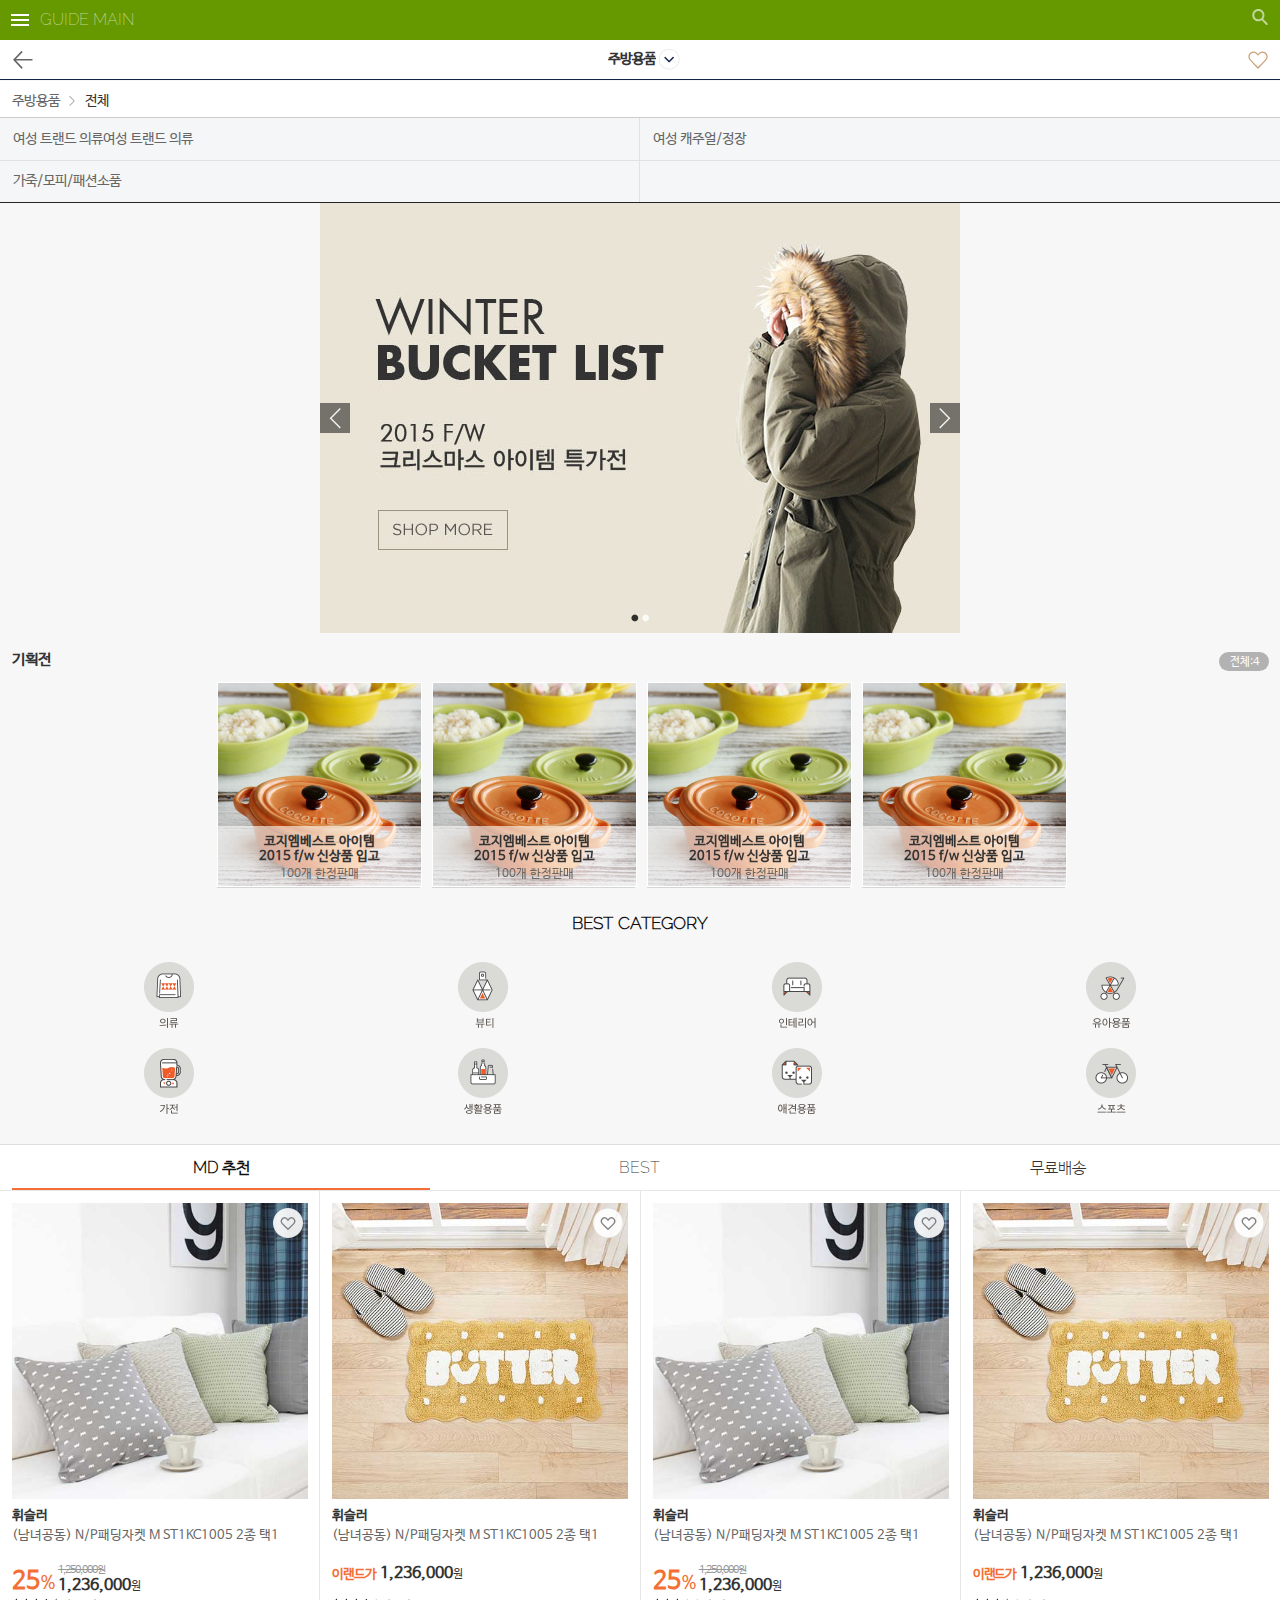
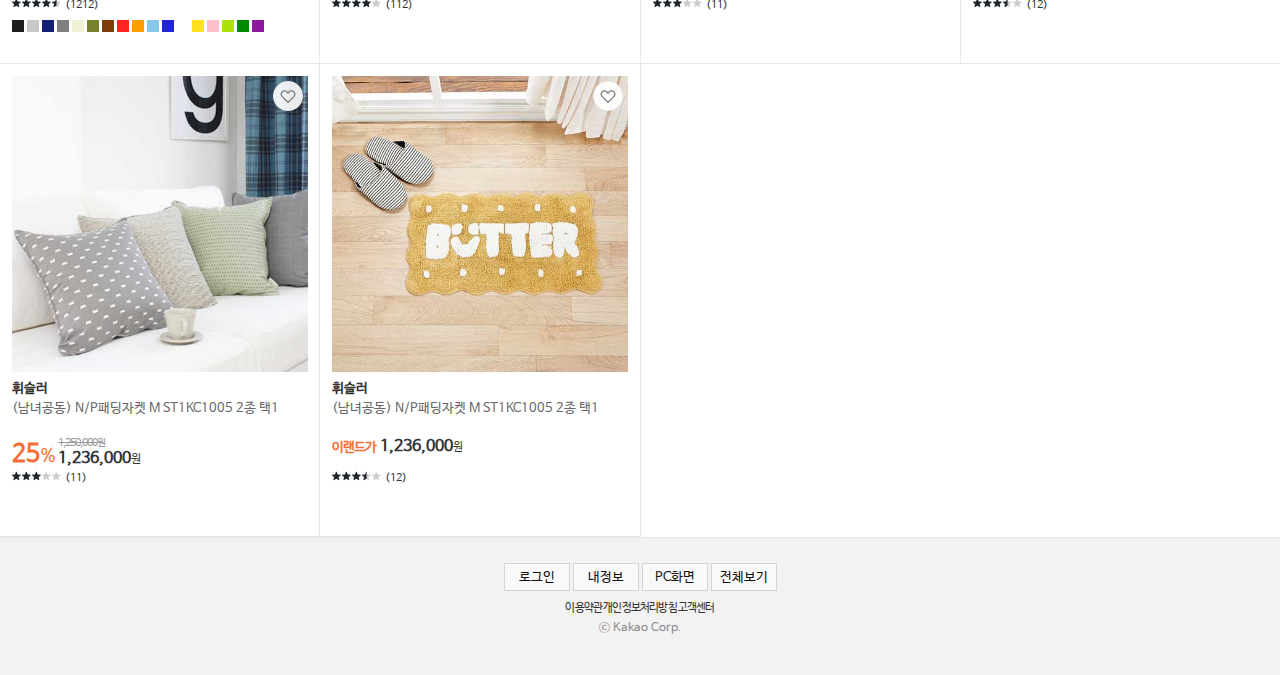
==== html/Category_Lst_New.html @ ede5b52e "reset" ====
<!DOCTYPE html>
<html lang="ko">
<head>
  <meta charset="utf-8">
  <meta name="viewport" content="user-scalable=no, initial-scale=1.0, maximum-scale=1.0, minimum-scale=1.0, width=device-width, viewport-fit=cover">
  <link rel="shortcut icon" href="../img/webicon/favicon.ico"><!-- 웹용 -->
  <link rel="apple-touch-icon-precomposed" href="../img/webicon/favicon.png"><!-- iOS계열 아이콘 -->
  <link rel="apple-touch-icon-precomposed" href="../img/webicon/favicon.png" sizes="114x114">
  <link rel="apple-touch-icon-precomposed" href="../img/webicon/favicon.png" sizes="120x120">
  <meta name="mobile-web-app-capable" content="no">
  <meta name="format-detection" content="telephone=no">
  <meta property="og:title" content="Moon Jenny">
  <meta property="og:url" content="https://moonjenny.github.io/portfolio/index.html">
  <meta property="og:image" content="">
  <meta property="og:description" content="Moon Jenny, Portfolio">
  <title>Moon Jenny</title>
	<link rel="stylesheet" type="text/css" href="../css/style.min.css">
	<script type="text/javascript" src="../js/src/jquery-1.11.3.min.js"></script>
	<script type="text/javascript" src="../js/src/jquery.plugin.mobile.js"></script>
</head>
<body>

<!-- ACCESSIBILITY -->
<div class="accessibility">
	<a href="#skip_cont">본문 바로가기</a>
</div>
<!--// ACCESSIBILITY -->


  <!-- header -->
  <header class="header" id="header">
    <div class="head">
      <div class="ctg">
        <button type="button" id="left_open" class="left_open">
          <svg viewBox="0 0 24 24" id="ic_menu_black_24dp" style="width:24px;height:24px;fill:#fff;vertical-align:top;"><path d="M0 0h24v24H0z" fill="none"></path><path d="M3 18h18v-2H3v2zm0-5h18v-2H3v2zm0-7v2h18V6H3z"></path></svg>
          <b class="ir">카테고리 전체메뉴 열기</b>
        </button>
      </div>
      <h1><a href="index.html"><b>GUIDE MAIN</b></a></h1>
      <div class="hnb">
        <ul>
          <li class="sch">
            <button type="button">
              <b class="ir">검색 열기</b>
              <svg viewBox="0 0 24 24" preserveAspectRatio="xMinYMin meet">
                <path id="XMLID_3_" fill="none" d="M15.8,9.2C15.8,5.8,13,3,9.6,3C6.1,3,3.4,5.8,3.4,9.2c0,3.4,2.8,6.2,6.2,6.2
                C13,15.4,15.8,12.6,15.8,9.2z"></path>
                <path id="XMLID_10_" d="M23.2,21.4L16.7,15c1.3-1.6,2-3.6,2-5.8c0-5.1-4.1-9.2-9.2-9.2C4.5,0,0.4,4.1,0.4,9.2
                c0,5.1,4.1,9.2,9.2,9.2c1.8,0,3.5-0.5,4.9-1.4l6.6,6.6c0.3,0.3,0.7,0.4,1.1,0.4s0.8-0.1,1.1-0.4C23.8,23,23.8,22,23.2,21.4z
                M3.4,9.2C3.4,5.8,6.1,3,9.6,3c3.4,0,6.2,2.8,6.2,6.2c0,3.4-2.8,6.2-6.2,6.2C6.1,15.4,3.4,12.6,3.4,9.2z"></path>
              </svg>
            </button>
          </li>
        </ul>
      </div>

    </div>
  </header>
  <!-- //header -->

<!-- CONTENT -->
<div class="contents" id="contents">
	<!-- TITLE -->
	<div class="cts_tit">
		<h2>
			<span class="ctg_sel">
				<label for="ctg_sel" class="ir">카테고리 선택</label>
				<select id="ctg_sel">
					<option selected="selected">주방용품</option>
					<option>냄비</option>
					<option>후라이팬</option>
					<option>유리컵</option>
					<option>접시</option>
					<option>그릇</option>
				</select>
			</span>
			<button type="button" class="back"><em class="ir">이전페이지</em></button>
			<button type="button" class="wish"><em class="ir">검색결과 저장하기</em></button>
		</h2>
	</div>
	<!-- //TITLE -->

	<!-- SEARCH -->
	<div class="search_wrap">
		<!-- NAV. -->
		<div class="catg_nav">
			<ul>
				<li><a href="#">주방용품</a></li>
				<li>전체</li>
			</ul>
		</div>
		<!-- //NAV. -->

		<!-- CATEGORY SELECT
		<div class="catg_sel">
			<div class="s_catg">
				<label for="s_catg" class="ir">카테고리 선택</label>
				<select id="s_catg">
					<option selected="selected">전체</option>
					<option>주방용품</option>
					<option>침장</option>
					<option>가구</option>
					<option>수납/욕실/생활</option>
					<option>데코/팬시</option>
					<option>가전/휴대폰</option>
					<option>유아동</option>
					<option>여성패션</option>
					<option>캐주얼/남성/스포츠</option>
					<option>패션잡화/명품</option>
				</select>
			</div>
		</div>
		<!-- //CATEGORY SELECT -->

		<!-- 검색고도화 카테고리 대분류 170718 -->
		<div class="catg_menu">
			<ul>
				<li><a href="#">여성 트랜드 의류여성 트랜드 의류</a></li>
				<li><a href="#">여성 캐주얼/정장</a></li>
				<li><a href="#">가죽/모피/패션소품</a></li>
				<!-- <li><a href="#">유니섹스/캐주얼</a></li>
				<li><a href="#">언더웨어</a></li>
				<li><a href="#">남성의류</a></li>
				<li><a href="#">기타</a></li>
				<li><a href="#">기타</a></li>
				<li><a href="#">기타</a></li>
				<li><a href="#">기타</a></li> -->
			</ul>
			<!-- 카테고리 대분류 6개이상일 경우 버튼 노출
			<div class="btn_cmore"><span>더보기</span></div> -->

			<script type="text/javascript">
				$(document).ready(function() {
					var btnCmore = $(".catg_menu .btn_cmore");

					btnCmore.click(function(){
						$(this).find("span").text(function(i, v){
							return v === '더보기' ? '닫기' : '더보기'
						});
						$(this).parent().find("ul").toggleClass("open");
						$(this).toggleClass("close");
					});
				});
			</script>
		</div>
		<!-- //검색고도화 카테고리 대분류 170718 -->

		<!-- 170411 SUB BANNER -->
		<div class="sub_bn">
			<!-- 배너 하나일 경우
			<a href="#"><img src="../img/temp/bn_main_100.jpg" alt="서브배너"></a> -->

			<!-- SUB_BN -->
			<div class="sub_bn_wrap" id="sub_bn_wrap">
				<div class="sub_bn swiper-container" id="sub_bn">
					<ul class="swiper-wrapper">
						<li class="swiper-slide"><a href="#"><img src="../img/temp/bn_rec_plan.jpg" alt="서브배너"></a></li>
						<li class="swiper-slide"><a href="#"><img src="../img/temp/bn_rec_plan.jpg" alt="서브배너"></a></li>
					</ul>
				</div>
				<a href="#" class="swiper-bn-left"><b class="ir">이전 배너 보기</b></a>
				<a href="#" class="swiper-bn-right"><b class="ir">다음 배너 보기</b></a>
				<div class="pagination">
					<a href="#" class="swiper-pagination-switch"><b class="ir">1번 이미지 보기</b></a>
					<a href="#" class="swiper-pagination-switch"><b class="ir">2번 이미지 보기</b></a>
				</div>
			</div>
			<script type="text/javascript">
			$(document).ready(function() {
				var mySub_bn = new Swiper('#sub_bn',{
					createPagination: false,
					simulateTouch: true,
					calculateHeight: true,
					pagination: '#sub_bn_wrap .pagination',
					loop: true,
					paginationClickable: true
				});
				$('#sub_bn_wrap').find('.swiper-bn-left').on('click', function(e){
					e.preventDefault();mySub_bn.swipePrev();
				})
				$('#sub_bn_wrap').find('.swiper-bn-right').on('click', function(e){
					e.preventDefault();mySub_bn.swipeNext();
				});


				$(window).resize(function(){
					mySub_bn.reInit();
				});
			});
			</script>
			<!--// SUB_BN -->
		</div>
		<!-- //170411 SUB BANNER -->

		<!-- PLAN BEST -->
		<div class="plan_best" id="plan_best">
			<h3>기획전</h3>
			<div class="plan_bn swiper-container" id="plan_bn">
				<ul class="swiper-wrapper">
					<li class="swiper-slide">
						<a href="#">
							<span class="g_img"><img src="../img/temp/img_406.jpg" width="406" height="406" alt="" /></span>
							<span class="g_tit">
								<span class="tit">코지엠베스트 아이템<br/>2015 f/w 신상품 입고</span>
								<span class="txt">100개 한정판매</span>
							</span>
						</a>
					</li>
					<li class="swiper-slide">
						<a href="#">
							<span class="g_img"><img src="../img/temp/img_406.jpg" width="406" height="406" alt="" /></span>
							<span class="g_tit">
								<span class="tit">코지엠베스트 아이템<br/>2015 f/w 신상품 입고</span>
								<span class="txt">100개 한정판매</span>
							</span>
						</a>
					</li>
					<li class="swiper-slide">
						<a href="#">
							<span class="g_img"><img src="../img/temp/img_406.jpg" width="406" height="406" alt="" /></span>
							<span class="g_tit">
								<span class="tit">코지엠베스트 아이템<br/>2015 f/w 신상품 입고</span>
								<span class="txt">100개 한정판매</span>
							</span>
						</a>
					</li>
					<li class="swiper-slide">
						<a href="#">
							<span class="g_img"><img src="../img/temp/img_406.jpg" width="406" height="406" alt="" /></span>
							<span class="g_tit">
								<span class="tit">코지엠베스트 아이템<br/>2015 f/w 신상품 입고</span>
								<span class="txt">100개 한정판매</span>
							</span>
						</a>
					</li>
				</ul>
			</div>
			<div class="counter">전체:<span class="num_total">1</span></div>
		</div>
		<script type="text/javascript">
		$(document).ready(function() {

			var myBestPlan = new Swiper('#plan_bn',{
				slidesPerView : 'auto',
				createPagination: false,
				calculateHeight: true,
				loop: false,
				freeMode : true,
				freeModeFluid : true
			});
			$('.plan_best .num_total').text(myBestPlan.slides.length);

			$(window).resize(function(){
				myBestPlan.reInit();
			})
		});
		</script>
		<!-- PLAN BEST -->

		<!-- 170411 BEST CATEGORY -->
		<div class="catg_best">
			<h3>BEST CATEGORY</h3>
			<div class="best_ctg">
				<ul>
					<li><a href="#"><img src="../img/temp/best_ctg01.png" alt="의류"></a></li>
					<li><a href="#"><img src="../img/temp/best_ctg02.png" alt="뷰티"></a></li>
					<li><a href="#"><img src="../img/temp/best_ctg03.png" alt="인테리어"></a></li>
					<li><a href="#"><img src="../img/temp/best_ctg04.png" alt="유아용품"></a></li>
					<li><a href="#"><img src="../img/temp/best_ctg05.png" alt="가전"></a></li>
					<li><a href="#"><img src="../img/temp/best_ctg06.png" alt="생활용품"></a></li>
					<li><a href="#"><img src="../img/temp/best_ctg07.png" alt="애견용품"></a></li>
					<li><a href="#"><img src="../img/temp/best_ctg08.png" alt="스포츠"></a></li>
				</ul>
			</div>
		</div>
		<!-- //170411 BEST CATEGORY -->

		<!-- CATG. TAB -->
		<div class="catg_tabs">
			<ul>
				<li><a href="#" class="on" id="ctab0" onclick="fnTab(3, 'ctab', 0, 'goods_list');return false;" onkeypress="this.onclick;">MD 추천</a></li>
				<li><a href="#" class="off" id="ctab1" onclick="fnTab(3, 'ctab', 1, 'goods_list');return false;" onkeypress="this.onclick;">BEST</a></li>
				<li><a href="#" class="off" id="ctab2" onclick="fnTab(3, 'ctab', 2, 'goods_list');return false;" onkeypress="this.onclick;">무료배송</a></li>
			</ul>
		</div>
		<!-- //CATG. TAB -->

		<!-- LIST -->
		<div id="goods_list0">
			<div class="goods_list">
				<h3 class="ir">상품리스트</h3>
				<ul class="glist">
					<li>
						<div class="g_wrap">
							<a href="#" class="g_link">
								<span class="g_img">
									<span class="img"><img src="../img/temp/img_480_01.jpg" width="480" height="480" alt="" /></span>
								</span>
								<span class="g_brd">휘슬러</span>
								<span class="g_tit">(남녀공동) N/P패딩자켓 M ST1KC1005 2종 택1</span>
								<span class="g_nor">
									<span class="g_per"><em class="ir">할인율</em><b>25</b>%</span>
									<span class="g_prc">
										<span class="org"><em class="ir">정상가:</em><b>1,250,000</b>원</span>
										<span class="sale"><em class="ir">판매가:</em><b>1,236,000</b>원</span>
									</span>
								</span>
								<span class="g_rv">
									<span class="scr s45"><em class="ir">별점평균:90</em></span>
									<span class="cnt"><em class="ir">댓글수:</em>(1212)</span>
								</span>
								<span class="g_bnf">
									<span class="bnf1">마감임박</span>
									<span class="bnf2">무료배송</span>
									<span class="bnf3">최저가</span>
									<span class="bnf4">BEST</span>
									<span class="bnf5">HIT</span>
									<span class="bnf">SMS</span>
									<span class="bnf6">SALE</span>
									<span class="bnf">N+1</span>
									<span class="bnf">세트할인</span>
									<span class="bnf">즉시할인</span>
									<span class="bnf">사은품</span>
									<span class="bnf7">매장수령</span>
									<span class="bnf">재입고</span>
									<span class="bnf8">착불</span>
								</span>
								<!-- 160729 컬러칩 -->
								<div class="prd_chip"> <!-- 컬러칩이 없어도 태그삭제하지 마세요 -->
									<span class="c_black">블랙</span>
									<span class="c_sliver">실버</span>
									<span class="c_navy">네이비</span>
									<span class="c_gray">그레이</span>
									<span class="c_beige">베이지</span>
									<span class="c_olive">올리브</span>
									<span class="c_maroon">마룬(고동색)</span>
									<span class="c_red">레드</span>
									<span class="c_orange">오렌지</span>
									<span class="c_aqua">아쿠아</span>
									<span class="c_blue">블루</span>
									<span class="c_white">화이트</span>
									<span class="c_yellow">옐로우</span>
									<span class="c_pink">핑크</span>
									<span class="c_lime">라임</span>
									<span class="c_green">그린</span>
									<span class="c_purple">퍼플</span>
								</div>
								<!-- //160729 컬러칩 -->
							</a>
							<a href="#" class="g_wish"><em class="ir">상품 찜하기</em></a>
							<a href="#" class="g_cart"><em class="ir">장바구니 담기</em></a>
						</div>
					</li>
					<li>
						<div class="g_wrap">
							<a href="#" class="g_link">
								<span class="g_img">
									<span class="img"><img src="../img/temp/img_480_02.jpg" width="480" height="480" alt="" /></span>
								</span>
								<span class="g_brd">휘슬러</span>
								<span class="g_tit">(남녀공동) N/P패딩자켓 M ST1KC1005 2종 택1</span>
								<span class="g_land">
									<span class="g_per">이랜드가</span>
									<span class="g_prc">
										<span class="sale"><b>1,236,000</b>원</span>
									</span>
								</span>
								<span class="g_rv">
									<span class="scr s40"><em class="ir">별점평균:80</em></span>
									<span class="cnt"><em class="ir">댓글수:</em>(112)</span>
								</span>
								<span class="g_bnf">
									<span class="bnf1">마감임박</span>
									<span class="bnf2">무료배송</span>
									<span class="bnf3">최저가</span>
									<span class="bnf4">BEST</span>
								</span>
								<!-- 160729 컬러칩 -->
								<div class="prd_chip"> <!-- 컬러칩이 없어도 태그삭제하지 마세요 -->
								</div>
								<!-- //160729 컬러칩 -->
							</a>
							<a href="#" class="g_wish"><em class="ir">상품 찜하기</em></a>
							<a href="#" class="g_cart"><em class="ir">장바구니 담기</em></a>
						</div>
					</li>
					<li>
						<div class="g_wrap">
							<a href="#" class="g_link">
								<span class="g_img">
									<span class="img"><img src="../img/temp/img_480_01.jpg" width="480" height="480" alt="" /></span>
								</span>
								<span class="g_brd">휘슬러</span>
								<span class="g_tit">(남녀공동) N/P패딩자켓 M ST1KC1005 2종 택1</span>
								<span class="g_nor">
									<span class="g_per"><em class="ir">할인율</em><b>25</b>%</span>
									<span class="g_prc">
										<span class="org"><em class="ir">정상가:</em><b>1,250,000</b>원</span>
										<span class="sale"><em class="ir">판매가:</em><b>1,236,000</b>원</span>
									</span>
								</span>
								<span class="g_rv">
									<span class="scr s30"><em class="ir">별점평균:60</em></span>
									<span class="cnt"><em class="ir">댓글수:</em>(11)</span>
								</span>
								<span class="g_bnf">
									<span class="bnf1">마감임박</span>
									<span class="bnf2">무료배송</span>
									<span class="bnf3">최저가</span>
									<span class="bnf4">BEST</span>
								</span>
								<!-- 160729 컬러칩 -->
								<div class="prd_chip"> <!-- 컬러칩이 없어도 태그삭제하지 마세요 -->
									<span>검정</span>
									<span>하얀색</span>
									<span>회색</span>
								</div>
								<!-- //160729 컬러칩 -->
							</a>
							<a href="#" class="g_wish"><em class="ir">상품 찜하기</em></a>
							<a href="#" class="g_cart"><em class="ir">장바구니 담기</em></a>
						</div>
					</li>
					<li>
						<div class="g_wrap">
							<a href="#" class="g_link">
								<span class="g_img">
									<span class="img"><img src="../img/temp/img_480_02.jpg" width="480" height="480" alt="" /></span>
								</span>
								<span class="g_brd">휘슬러</span>
								<span class="g_tit">(남녀공동) N/P패딩자켓 M ST1KC1005 2종 택1</span>
								<span class="g_land">
									<span class="g_per">이랜드가</span>
									<span class="g_prc">
										<span class="sale"><b>1,236,000</b>원</span>
									</span>
								</span>
								<span class="g_rv">
									<span class="scr s35"><em class="ir">별점평균:70</em></span>
									<span class="cnt"><em class="ir">댓글수:</em>(12)</span>
								</span>
								<!-- 160729 컬러칩 -->
								<div class="prd_chip"> <!-- 컬러칩이 없어도 태그삭제하지 마세요 -->
								</div>
								<!-- //160729 컬러칩 -->
							</a>
							<a href="#" class="g_wish"><em class="ir">상품 찜하기</em></a>
							<a href="#" class="g_cart"><em class="ir">장바구니 담기</em></a>
						</div>
					</li>
					<li>
						<div class="g_wrap">
							<a href="#" class="g_link">
								<span class="g_img">
									<span class="img"><img src="../img/temp/img_480_01.jpg" width="480" height="480" alt="" /></span>
								</span>
								<span class="g_brd">휘슬러</span>
								<span class="g_tit">(남녀공동) N/P패딩자켓 M ST1KC1005 2종 택1</span>
								<span class="g_nor">
									<span class="g_per"><em class="ir">할인율</em><b>25</b>%</span>
									<span class="g_prc">
										<span class="org"><em class="ir">정상가:</em><b>1,250,000</b>원</span>
										<span class="sale"><em class="ir">판매가:</em><b>1,236,000</b>원</span>
									</span>
								</span>
								<span class="g_rv">
									<span class="scr s30"><em class="ir">별점평균:60</em></span>
									<span class="cnt"><em class="ir">댓글수:</em>(11)</span>
								</span>
								<span class="g_bnf">
									<span class="bnf1">마감임박</span>
									<span class="bnf2">무료배송</span>
									<span class="bnf3">최저가</span>
									<span class="bnf4">BEST</span>
								</span>
								<!-- 160729 컬러칩 -->
								<div class="prd_chip"> <!-- 컬러칩이 없어도 태그삭제하지 마세요 -->
								</div>
								<!-- //160729 컬러칩 -->
							</a>
							<a href="#" class="g_wish"><em class="ir">상품 찜하기</em></a>
							<a href="#" class="g_cart"><em class="ir">장바구니 담기</em></a>
						</div>
					</li>
					<li>
						<div class="g_wrap">
							<a href="#" class="g_link">
								<span class="g_img">
									<span class="img"><img src="../img/temp/img_480_02.jpg" width="480" height="480" alt="" /></span>
								</span>
								<span class="g_brd">휘슬러</span>
								<span class="g_tit">(남녀공동) N/P패딩자켓 M ST1KC1005 2종 택1</span>
								<span class="g_land">
									<span class="g_per">이랜드가</span>
									<span class="g_prc">
										<span class="sale"><b>1,236,000</b>원</span>
									</span>
								</span>
								<span class="g_rv">
									<span class="scr s35"><em class="ir">별점평균:70</em></span>
									<span class="cnt"><em class="ir">댓글수:</em>(12)</span>
								</span>
								<!-- 160729 컬러칩 -->
								<div class="prd_chip"> <!-- 컬러칩이 없어도 태그삭제하지 마세요 -->
								</div>
								<!-- //160729 컬러칩 -->
							</a>
							<a href="#" class="g_wish"><em class="ir">상품 찜하기</em></a>
							<a href="#" class="g_cart"><em class="ir">장바구니 담기</em></a>
						</div>
					</li>
				</ul>
			</div>
		</div>

		<div id="goods_list1">
		</div>
		<div id="goods_list2">
		</div>
		<!-- //LIST -->

	</div>
	<!-- //SEARCH -->

</div>
<!-- //CONTENT -->


<!-- footer -->
<footer id="footer" class="footer">
  <div class="d_foot">
    <ul class="list_foot">
      <li><a href="#">로그인</a></li>
      <li><a href="#">내정보</a></li>
      <li><a href="#">PC화면</a></li>
      <li><a href="#">전체보기</a></li>
    </ul>
    <small class="copr_info">
      <span class="info_policy">
        <a href="#">이용약관</a>
        <a href="#">개인정보처리방침</a>
        <a href="#">고객센터</a>
      </span>
      <a href="#" class="link_kakaocorp">ⓒ Kakao Corp.</a>
    </small>
  </div>
</footer>
<!-- //footer -->


<!-- btn_back -->
<div class="btn_back" id="btn_back"><a href="#"><b class="ir">이전페이지</b></a></div>
<!-- //btn_back -->

<!-- btn_top -->
<div class="btn_top" id="btn_top"><a href="#"><b class="ir">상단으로 이동</b></a></div>
<!-- //btn_top -->

<!-- UI.JS -->
<script type="text/javascript" src="../js/ui.mobile.js"></script>
<!-- //UI.JS-->

</body>
</html>
---- css/style.min.css ----
﻿body,div,dl,dt,dd,ul,ol,li,h1,h2,h3,h4,h5,h6,pre,code,form,fieldset,legend,textarea,p,blockquote,th,td,input,select,textarea,button{margin:0;padding:0}fieldset,img{border:0 none}dl,ul,ol,menu,li{list-style:none}blockquote,q{quotes:none}blockquote:before,blockquote:after{content:'';content:none}q:before,q:after{content:'';content:none}input,select,textarea{font-size:100%;vertical-align:middle}button{font-size:100%;vertical-align:middle;border:0 none;background-color:transparent;cursor:pointer}table{border-collapse:collapse;border-spacing:0}body{-webkit-text-size-adjust:none}input[type='text'],input[type='password'],input[type='submit'],input[type='search']{-webkit-appearance:none;border-radius:0}input:checked[type='checkbox']{background-color:#666}button{-webkit-appearance:button;border-radius:0;outline:none}input[type='button'],input[type='submit'],input[type='reset'],input[type='file']{-webkit-appearance:button;border-radius:0;outline:none}input[type='search']::-webkit-search-cancel-button{-webkit-appearance:none}input[type='tel']{border-radius:0;box-shadow:none;-webkit-appearance:none}body{background:#fafafa;font-size:13px;line-height:1.5;font-family:'NanumBarunGothic','나눔 고딕','Nanum Gothic','맑은 고딕',"돋움", Dotum, "굴림", Gulim, sans-serif;color:#333}th,td,input,select,textarea,button{font-size:13px;line-height:1.5;font-family:'NanumBarunGothic','나눔 고딕','Nanum Gothic','맑은 고딕',"돋움", Dotum, "굴림", Gulim, sans-serif;color:#333}a{color:#333;text-decoration:none}address,caption,cite,code,dfn,em,var{font-style:normal;font-weight:normal}h1,h2,h3,h4,h5,h6,strong{font-weight:normal}.clrfix:after{content:"";display:table;clear:both}@keyframes "mq"{0%{-moz-transform:translateX(100%);-webkit-transform:translateX(100%);transform:translateX(100%)}100%{-moz-transform:translateX(-100%);-webkit-transform:translateX(-100%);transform:translateX(-100%)}}@keyframes "rotate"{from{transform:rotate(0deg)}to{transform:rotate(360deg)}}@-moz-keyframes "rotate"{from{-moz-transform:rotate(0deg)}to{-moz-transform:rotate(360deg)}}@-webkit-keyframes "rotate"{from{-webkit-transform:rotate(0deg)}to{-webkit-transform:rotate(360deg)}}@keyframes "bounce"{10%,30%,50%,70%,90%{transform:translateY(-2px)}0%,20%,40%,60%,80%,100%{transform:translateY(2px)}}@-moz-keyframes "bounce"{10%,30%,50%,70%,90%{-moz-transform:translateY(-2px)}0%,20%,40%,60%,80%,100%{-moz-transform:translateY(2px)}}@-webkit-keyframes "bounce"{10%,30%,50%,70%,90%{-webkit-transform:translateY(-2px)}0%,20%,40%,60%,80%,100%{-webkit-transform:translateY(2px)}}.accessibility{position:absolute;top:0;left:0;width:0;height:0;overflow:hidden;visibility:hidden;font-size:0;line-height:0}.ir{display:block;overflow:hidden;position:absolute !important;width:1px !important;height:1px !important;padding:0 !important;font-size:0 !important;line-height:0 !important;-moz-opacity:0;-khtml-opacity:0;opacity:0}.scroller{overflow:hidden !important}.placeholder{color:#999 !important}*::-webkit-input-placeholder{color:#9f9f9f}*:-moz-placeholder{color:#9f9f9f}*::-moz-placeholder{color:#9f9f9f}*:-ms-input-placeholder{color:#9f9f9f}select{height:35px;padding:0 24px 0 8px;border:1px solid #bbb;font-size:13px;line-height:35px;color:#222;background:#fff url(../img/common/bg_select2.png) no-repeat right center;background-size:24px 7px;-webkit-background-size:24px 7px}input,textarea,select,button{-webkit-appearance:none;border-radius:0;outline:none;box-sizing:border-box;-webkit-box-sizing:border-box}img,input,select,textarea,label{vertical-align:middle}.cts_tit{position:fixed;top:40px;left:0;width:100%;height:39px;border-bottom:1px solid #132347;background:#fff;z-index:20;-webkit-transition:top 0.2s;-moz-transition:top 0.2s;-o-transition:top 0.2s;-ms-transition:top 0.2s;transition:top 0.2s;-webkit-backface-visibility:hidden;-webkit-transform:translateZ(0)}.cts_tit h2{overflow:hidden;position:relative;height:39px;padding:0 50px;font-size:16px;line-height:40px;color:#333;text-align:center}.cts_tit .back{position:absolute;top:0;left:0;display:block;width:45px;height:40px;background:url("../img/common/btn_cts_back.png") no-repeat 50% 50%;background-size:24px 22px;-webkit-background-size:24px 22px}.cts_tit .wish{position:absolute;top:0;right:0;display:block;width:45px;height:40px;background:url("../img/common/btn_cts_wish.png") no-repeat 50% 50%;background-size:24px 22px;-webkit-background-size:24px 22px}.cts_tit .sns{position:absolute;top:1px;right:0;display:block;width:45px;height:42px;background:url("../img/common/btn_gd_sns.png") no-repeat 50% 50%;background-size:16px 18px;-webkit-background-size:16px 18px}.cts_tit .ctg_sel{overflow:hidden;padding-top:5px}.cts_tit .ctg_sel select{border:0;font-size:14px;color:#333;font-weight:bold;background:url("../img/category/ico_bctg_off.png") no-repeat right 50%;background-size:21px 21px;-webkit-background-size:21px 21px}.cts_tit .ctg{display:inline-block;padding-right:26px;font-weight:bold;background:url("../img/category/ico_bctg_off.png") no-repeat right 50%;background-size:21px 21px;-webkit-background-size:21px 21px}.cts_tit .ctg.on{background-image:url("../img/category/ico_bctg_on.png");background-size:21px 21px;-webkit-background-size:21px 21px}.search_wrap{clear:both;overflow:hidden;position:relative}.search_wrap .s_type{position:absolute;right:12px;top:8px;width:39px;z-index:3}.search_wrap .s_type ul{position:relative;overflow:hidden;width:37px;padding-top:34px;border:1px solid #bbb;border-bottom:0}.search_wrap .s_type li{display:none;width:37px;height:33px;border-bottom:1px solid #bbb;background-color:#fff}.search_wrap .s_type li.on{display:block;position:absolute;left:0;top:0}.search_wrap .s_type button{display:block;width:37px;height:33px;background:url("../img/category/btn_lst_type.png") no-repeat 0 0;background-size:74px 99px;-webkit-background-size:74px 99px}.search_wrap .s_type li.t1 button{background-position:0 0}.search_wrap .s_type li.t2 button{background-position:0 -33px}.search_wrap .s_type li.t3 button{background-position:0 -66px}.search_wrap .s_type li.t1.on button{background-position:-37px 0}.search_wrap .s_type li.t2.on button{background-position:-37px -33px}.search_wrap .s_type li.t3.on button{background-position:-37px -66px}.sch_sort{clear:both;position:relative;height:43px;padding:8px 139px 0 12px}.sch_sort select{width:100%;color:#333}.sch_sort .s_catg{float:left;width:50%;padding-right:4px;box-sizing:border-box;-webkit-box-sizing:border-box}.sch_sort .s_sort{float:left;width:100%;font-size:12px;color:#333}.sch_sort .w50{width:50% !important}.sch_sort .s_filter{position:absolute;right:55px;top:8px;width:78px;height:33px;border:1px solid #bbb;background:#fff}.sch_sort .s_filter a{display:block;width:60px;height:33px;padding-right:18px;font-size:13px;line-height:35px;color:#333;text-align:center;background:url("../img/category/ico_lst_filter.png") no-repeat right 50%;background-size:18px 15px;-webkit-background-size:18px 15px}.catg_sel.tab_c10 .s_type ul{border-color:#bebebe}.catg_sel.tab_c10 .s_type li{border-color:#bebebe}.catg_sel.tab_c10 .s_type button{background:url("../img/category/btn_lst_type10.png") no-repeat 0 0;background-size:74px 99px;-webkit-background-size:74px 99px}.catg_sel.tab_c20 .s_type ul{border-color:#b75252}.catg_sel.tab_c20 .s_type li{border-color:#b75252}.catg_sel.tab_c20 .s_type button{background:url("../img/category/btn_lst_type20.png") no-repeat 0 0;background-size:74px 99px;-webkit-background-size:74px 99px}.catg_sel.tab_c30 .s_type ul{border-color:#084271}.catg_sel.tab_c30 .s_type li{border-color:#084271}.catg_sel.tab_c30 .s_type button{background:url("../img/category/btn_lst_type30.png") no-repeat 0 0;background-size:74px 99px;-webkit-background-size:74px 99px}.catg_sel.tab_c40 .s_type ul{border-color:#9a8a7a}.catg_sel.tab_c40 .s_type li{border-color:#9a8a7a}.catg_sel.tab_c40 .s_type button{background:url("../img/category/btn_lst_type40.png") no-repeat 0 0;background-size:74px 99px;-webkit-background-size:74px 99px}input{-webkit-appearance:none;border-radius:0;outline:none;box-sizing:border-box;-webkit-box-sizing:border-box}textarea{-webkit-appearance:none;border-radius:0;outline:none;box-sizing:border-box;-webkit-box-sizing:border-box}select{-webkit-appearance:none;border-radius:0;outline:none;box-sizing:border-box;-webkit-box-sizing:border-box;height:35px;padding:0 24px 0 8px;border:1px solid #bbb;font-size:13px;line-height:35px;color:#222;background:#fff url("../img/common/bg_select2.png") no-repeat right center;background-size:24px 7px;-webkit-background-size:24px 7px}select::-ms-expand{display:none}button{-webkit-appearance:none;border-radius:0;outline:none;box-sizing:border-box;-webkit-box-sizing:border-box}input[type="text"]{padding:0;height:35px;padding:0 8px;font-size:13px;background:#fff;border:1px solid #bebebe}input[type="text"]:disabled{background:#f8f8f8}input[type="password"]{padding:0;height:35px;padding:0 8px;font-size:13px;background:#fff;border:1px solid #bebebe}input[type="number"]{padding:0;height:35px;padding:0 8px;font-size:13px;background:#fff;border:1px solid #bebebe}input[type="tel"]{padding:0;height:35px;padding:0 8px;font-size:13px;background:#fff;border:1px solid #bebebe}input[type="email"]{padding:0;height:35px;padding:0 8px;font-size:13px;background:#fff;border:1px solid #bebebe}input[type="date"]{padding:0;height:35px;padding:0 8px;font-size:13px;background:#fff;border:1px solid #bebebe}[type="password"]:disabled{background:#f8f8f8}input[type="radio"]{height:20px;width:20px;background:url("../img/common/inp_rdo.png") no-repeat 0 0;background-size:20px 20px;border:0}input[type="radio"]:checked{background:url("../img/common/inp_rdo_checked.png") no-repeat 0 0;background-size:20px 20px}input[type="radio"]:disabled{background:url("../img/common/inp_rdo.png") no-repeat 0 0;background-size:20px 20px}input[type="checkbox"]{width:20px;height:20px;background:#fff;border:1px solid #bebebe}input[type="checkbox"]:checked{background:#fff url("../img/common/inp_chk.png") center center no-repeat;background-size:13px 10px;-webkit-background-size:13px 10px}.rdo_refund{margin:20px 12px 15px;border:1px solid #ddd}.rdo_refund li{padding:12px;border-top:1px solid #ddd}.rdo_refund li:first-child{border:none}.rdo_refund li label{color:#333;vertical-align:middle;font-size:14px}.btn_area{position:relative;margin:12px 0}a.btn_line01{display:inline-block;min-width:68px;height:30px;line-height:32px;font-size:12px;text-align:center;letter-spacing:-1px}button.btn_line01{display:inline-block;min-width:68px;height:30px;line-height:32px;font-size:12px;text-align:center;letter-spacing:-1px}.btn_line01.c01{color:#666;border:1px solid #999;background:#fff}.btn_line01.c02{color:#333;border:1px solid #666;background:#fff}.btn_line01.c03{color:#a5794d;border:1px solid #cca77d}.btn_line01.c04{color:#0162b1;border:1px solid #0162b1}.btn_line01.c05{color:#c66;border:1px solid #c66}a.btn_line02{display:inline-block;min-width:66px;height:28px;line-height:30px;font-size:12px;text-align:center;letter-spacing:-1px}button.btn_line02{display:inline-block;min-width:66px;height:28px;line-height:30px;font-size:12px;text-align:center;letter-spacing:-1px}.btn_line02.c01{color:#666;border:2px solid #999}.btn_line02.c02{color:#333;border:2px solid #333}.btn_line02.c03{color:#c66;border:2px solid #c66}.btn_line02.c04{color:#a5794d;border:2px solid #cca77d}.btn_line02.c05{color:#0162b1;border:2px solid #0162b1}a.btn_brd01{display:block;height:30px;line-height:32px;color:#333;font-size:12px;text-align:center}button.btn_brd01{display:block;height:30px;line-height:32px;color:#333;font-size:12px;text-align:center}.btn_brd01.c01{border:1px solid #333;background:#ededed}.btn_brd01.c02{border:1px solid #bbb;background:#fff}.btn_brd01.c03{color:#c06;border:1px solid #c66;background:#fff}.btn_brd01.c04{border:1px solid #a5794d;background:#fff}.btn_brd01.c05{border:1px solid #0162b1;background:#fff}a.btn_bg{display:block;height:32px;line-height:32px;color:#fff;font-size:13px;text-align:center}button.btn_bg{display:block;height:32px;line-height:32px;color:#fff;font-size:13px;text-align:center}.btn_bg.c01{background:#0162b1}.btn_bg.c02{background:#cc6666}.btn_bg.c03{background:#333}.btn_bg.c04{background:#ededed;color:#333}a.btn_bg02{display:block;height:34px;line-height:34px;color:#fff;font-size:13px;text-align:center}button.btn_bg02{display:block;height:34px;line-height:34px;color:#fff;font-size:13px;text-align:center}.btn_bg02.c01{background:#0162b1}.btn_bg02.c02{background:#cc6666}.btn_bg02.c03{background:#333}a.btn_bg03{display:block;height:50px;line-height:50px;color:#fff;font-size:16px;text-align:center}button.btn_bg03{display:block;height:50px;line-height:50px;color:#fff;font-size:16px;text-align:center}.btn_bg03.c01{background:#0162b1}.btn_bg03.c02{background:#cc6666}.btn_bg03.c03{background:#333}a.btn_bg04{display:block;height:37px;line-height:37px;color:#fff;font-size:13px;text-align:center}button.btn_bg04{display:block;height:37px;line-height:37px;color:#fff;font-size:13px;text-align:center}.btn_bg04.c01{background:#0162b1}.btn_bg04.c02{background:#cc6666}.btn_bg04.c03{background:#333}a.btn_brd02{display:block;height:33px;line-height:35px;color:#333;font-size:13px;text-align:center}button.btn_brd02{display:block;height:33px;line-height:35px;color:#333;font-size:13px;text-align:center}.btn_brd02.c01{border:1px solid #333;background:#fff}.btn_brd02.c02{border:1px solid #bbb;background:#fff}.btn_brd02.c03{color:#c06;border:1px solid #c66;background:#fff}.btn_brd02.c04{color:#a5794d;border:1px solid #a5794d;background:#fff}.btn_brd02.c05{color:#333;border:1px solid #333;background:#f8f8f8}.btn_brd02.c06{color:#666;border:1px solid #999;background:#fff}a.btn_brd03{display:block;height:38px;line-height:40px;color:#333;font-size:14px;text-align:center}button.btn_brd03{display:block;height:38px;line-height:40px;color:#333;font-size:14px;text-align:center}.btn_brd03.c01{color:#666;border:1px solid #666;background:#fff}.btn_brd03.c02{border:1px solid #0162b1;background:#fff}.btn_brd03.c03{border:1px solid #999;background:#f8f8f8}.btn_brd03.c04{color:#333;border:1px solid #333;background:#fff}.btn_brd03.c05{color:#666;border:1px solid #666;background:#fff}a.btn_bg06{display:block;height:40px;line-height:40px;color:#fff;font-size:15px;text-align:center}button.btn_bg06{display:block;height:40px;line-height:40px;color:#fff;font-size:15px;text-align:center}.btn_bg06.c01{background:#0162b1}.btn_bg06.c02{background:#c66}.btn_bg06.c03{background:#000}.btn_list02{margin:0}.btn_list02:after{display:block;clear:both;content:''}.btn_list02 li{float:left;width:50%}.btn_list02 li:first-child a{margin-right:4px}.btn_list02 li:last-child a{margin-left:4px}.btn_list03{margin:0 0 0 -8px}.btn_list03:after{display:block;clear:both;content:''}.btn_list03 li{float:left;width:33.3%}.btn_list03 li a{margin-left:8px}.btn_list04{margin:0 0 0 -8px}.btn_list04:after{display:block;clear:both;content:''}.btn_list04 li{float:left;width:25%}.btn_list04 li a{margin-left:8px}.goods_list_more{clear:both;height:40px;margin-top:-1px;border-bottom:1px solid #e7e7e7;background:#fff;z-index:1}.goods_list_more button{display:block;width:100%;height:40px;text-align:center;border-top:1px solid #e0e0e0;border-bottom:1px solid #e0e0e0}.goods_list_more button em{display:inline-block;padding-right:20px;font-size:14px;line-height:42px;color:#666;background:url("../img/category/ico_more_arr.png") no-repeat right 50%;background-size:12px 8px;-webkit-background-size:12px 8px}.goods_more{clear:both;height:40px;margin-top:-1px;border-bottom:1px solid #e7e7e7;background:#fff;z-index:1}.goods_more button{display:block;width:100%;height:40px;text-align:center;border-top:1px solid #e0e0e0;border-bottom:1px solid #e0e0e0}.goods_more button em{display:inline-block;padding-right:20px;font-size:14px;line-height:42px;color:#666;background:url("../img/category/ico_more_arr2.png") no-repeat right 50%;background-size:12px 12px;-webkit-background-size:12px 12px}.main_list_more{clear:both;height:38px;margin:12px 12px 0 12px;border-bottom:1px solid #e7e7e7;background:#fff}.main_list_more button{display:block;width:100%;height:38px;text-align:center;border:1px solid #e0e0e0}.main_list_more button em{display:inline-block;padding-right:20px;font-size:14px;line-height:38px;color:#666;background:url("../img/category/ico_more_arr.png") no-repeat right 50%;background-size:12px 8px;-webkit-background-size:12px 8px}.btn_mymore{border-bottom:1px solid #e7e7e7}.btn_mymore a{position:relative;display:block;padding:12px 0;border-top:1px solid #e0e0e0;border-bottom:1px solid #e0e0e0;font-size:14px;color:#666;text-align:center;background:#fff}.btn_mymore a .ico{padding-right:18px;background:url(../img/my/ico_arr03.png) right center no-repeat;background-size:12px 7px}.mlike_opt{position:relative;padding:8px 12px;border-top:1px solid #ccc;border-bottom:1px solid #ddd;background:#ededed}.mlike_opt:after{display:block;position:absolute;top:0;left:0;right:0;border-top:1px solid #e1e1e1;content:''}.mlike_opt ul{padding-right:146px}.mlike_opt ul:after{display:block;clear:both;content:''}.mlike_opt ul li{float:left;width:50%}.mlike_opt ul li a{display:block}.mlike_opt ul li:first-child a{margin-right:3px}.mlike_opt ul li:last-child a{margin-left:3px}.mlike_opt .btn_r{position:absolute;right:12px;top:8px;width:140px}.mlike_opt .btn_r a{display:block}.tbl_address{width:100%;border-top:1px solid #bebebe}.tbl_address thead th{padding:12px 0;background:#f3f3f3;color:#666;text-align:center}.tbl_address th{padding:15px 12px;color:#333;border-bottom:1px solid #e7e7e7;font-size:14px;vertical-align:text-top;padding:20px 0}.tbl_address td{padding:15px 12px;color:#333;border-bottom:1px solid #e7e7e7;font-size:14px;padding:15px 12px}.tbl_address td .card img{width:100%}.tbl_wel{width:100%;margin:20px 0 0;border-top:1px solid #333}.tbl_wel thead th{padding:8px 0 7px;background:#f3f3f3;color:#666;font-size:14px;text-align:center;vertical-align:middle;border-left:none;border-bottom:1px solid #ddd}.tbl_wel thead th span{display:block;font-size:11px}.tbl_wel th{padding:15px 12px;color:#333;border-bottom:1px solid #ddd;border-left:1px solid #ddd;font-size:14px;vertical-align:text-top;padding:20px 0}.tbl_wel th:first-child{border-left:none}.tbl_wel td{padding:15px 12px;color:#333;border-bottom:1px solid #ddd;border-left:1px solid #ddd;font-size:14px;padding:15px 10px}.tbl_wel td:first-child{border-left:none}.tbl_wel td .card img{width:100%}.gd_size .g_tbl{clear:both;overflow:hidden;margin-right:-1px}.gd_size .g_tbl table{width:100%;table-layout:fixed;margin-bottom:10px;border-top:1px solid #999}.gd_size .g_tbl thead th{height:27px;border-bottom:1px solid #ddd;border-right:1px solid #ddd;text-align:center;font-size:13px;color:#666;font-weight:bold;background:#f3f3f3}.gd_size .g_tbl thead th.th{padding-left:12px;color:#333;text-align:left}.gd_size .g_tbl tbody th{padding-left:12px;border-bottom:1px solid #ddd;border-right:1px solid #ddd;font-size:12px;text-align:left}.gd_size .g_tbl td{height:27px;border-bottom:1px solid #ddd;border-right:1px solid #ddd;text-align:center;font-size:13px;color:#666}.gd_drv{clear:both;overflow:hidden}.gd_drv .g_tbl{clear:both;overflow:hidden}.gd_drv .g_tbl table{width:100%;table-layout:fixed;margin-bottom:10px;border-top:1px solid #ddd;border-left:1px solid #ddd}.gd_drv .g_tbl th{padding:15px 0 15px 12px;border-bottom:1px solid #ddd;border-right:1px solid #ddd;font-size:13px;color:#666;text-align:left;background:#f8f8f8}.gd_drv .g_tbl td{padding:15px 12px;border-bottom:1px solid #ddd;border-right:1px solid #ddd;font-size:13px;color:#333}.ps_tabs{clear:both;overflow:hidden;padding:15px 12px;border-top:1px solid #ccc;background:#fff}.ps_tabs li{float:left;width:50%;height:40px;border:1px solid #ddd;border-right:0;box-sizing:border-box;-webkit-box-sizing:border-box;background:#f5f6f7}.ps_tabs li:last-child{border-right:1px solid #ddd}.ps_tabs li a{display:block;width:100%;height:40px;font-size:14px;line-height:40px;color:#333;text-align:center}.ps_tabs li.on{border-color:#ca9e71;background:#ca9e71}.ps_tabs li.on a{color:#fff;font-weight:bold}.ps_tabs li.on+li{border-left:0}.write_tab{padding:15px 12px;border-bottom:1px solid #ddd;background:#fff}.write_tab ul:after{display:block;clear:both;content:''}.write_tab ul li{float:left;width:50%;text-align:center}.write_tab ul li a{display:block;font-size:14px;line-height:40px;height:38px;border:1px solid #ddd;background:#f5f6f7}.write_tab ul li:first-child a{border-right:none}.write_tab ul li:last-child a{border-left:none}.write_tab ul li.on a{font-weight:bold;color:#fff;border-color:#0162b1;background:#0162b1}.tab_exchange{padding:15px 12px}.tab_exchange:after{display:block;clear:both;content:''}.tab_exchange li{float:left;width:50%;background:#fff}.tab_exchange li a{display:block;padding:12px 0;color:#333;font-size:15px;text-align:center;border:1px solid #ccc}.tab_exchange li:first-child a{border-right:none}.tab_exchange li:last-child a{border-left:none}.tab_exchange li a.on{background:#132347;color:#fff;font-weight:bold;border-color:#132347}.pre_return{margin:15px 12px}.pre_return .tab{background:#f5f6f7}.pre_return .tab:after{display:block;clear:both;content:''}.pre_return .tab li{float:left;width:33.33%}.pre_return .tab li:first-child a{border-left:1px solid #ddd}.pre_return .tab li a{display:block;color:#333;font-size:14px;text-align:center;border:1px solid #ddd;border-left:none;height:38px;line-height:40px}.pre_return .tab li a.on{background:#cca77d;border-color:#cca77d;color:#fff;font-weight:bold;margin-left:-1px}.pre_return.tab2 .tab li{width:50%}.notice_menu{padding:16px 12px;background:#fff}.notice_menu .tab{background:#f5f6f7}.notice_menu .tab:after{display:block;clear:both;content:''}.notice_menu .tab li{float:left;width:33.33%}.notice_menu .tab li:first-child a{border-left:1px solid #ddd}.notice_menu .tab li a{display:block;color:#333;font-size:14px;text-align:center;border:1px solid #ddd;border-left:none;line-height:40px}.notice_menu .tab li a.on{background:#0162b1;border-color:#0162b1;color:#fff;font-weight:bold;margin-left:-1px}.notice_menu.tab2 .tab li{width:50%}.tabmenu .tab_tit{padding:0 12px 15px}.tabmenu .tab_tit:after{display:block;clear:both;content:''}.tabmenu .tab_tit li{float:left;width:50%;text-align:center}.tabmenu .tab_tit li span{display:block;color:#999;font-size:15px;height:40px;line-height:40px;border:1px solid #ddd;border-bottom:1px solid #333;background:#f5f6f7;margin-left:-1px}.tabmenu .tab_tit li span em{font-size:12px}.tabmenu .tab_tit li:last-child span{border-left:1px solid #333}.tabmenu .tab_tit li.on span{font-weight:bold;color:#333;background:#fff;border-color:#333;border-bottom:none}.tabmenu .tab_tit li.on em{font-weight:bold}.tabmenu .tab_con>div{display:none}.tabmenu .tab_con>div.on{display:block}.faq_menu{padding:15px 12px;background:#f5f6f7}.faq_menu .tab:after{display:block;clear:both;content:''}.faq_menu .tab li{float:left;width:33.33%;border:1px solid #eee;margin:0 -1px -1px 0;background:#fff;box-sizing:border-box;-webkit-box-sizing:border-box}.faq_menu .tab li a{display:block;color:#333;font-size:14px;text-align:center;letter-spacing:-0.05em;line-height:40px;border:0}.faq_menu .tab li a.on{background:#494949;color:#fff;font-weight:bold;border:none}.faq_menu .tab.notice li{float:left;width:33.33%}.ord_payment{margin:0 12px 7px;border:1px solid #bebebe;background:#fff}.tab_pay{padding:12px 8px}.tab_pay:after{display:block;clear:both;content:''}.tab_pay>li{float:left;width:25%;text-align:center;color:#666;font-size:11px}.tab_pay>li a{position:relative;display:block;height:68px;margin:0 4px;border:1px solid #bebebe}.tab_pay>li a span{display:block;font-size:12px;color:#666;letter-spacing:-1px}.tab_pay>li a:before{display:block;content:'';width:50px;height:45px;margin:0 auto;background:url(../img/order/tab_pay.png) no-repeat;background-size:200px 150px}.tab_pay>li a.selected{border-color:#0162b1;background:#0162b1}.tab_pay>li a.selected span{color:#fff;font-weight:bold}.tab_pay>li a.disable{border-color:#ccc;background:#f5f6f7}.tab_pay>li a.disable span{color:#ccc;font-weight:normal}.tab_pay>li.pay01 a:before{background-position:0 0}.tab_pay>li.pay01 a.selected:before{background-position:0 -50px}.tab_pay>li.pay01 a.disable:before{background-position:0 -100px}.tab_pay>li.pay02 a:before{background-position:-50px 0;height:37px}.tab_pay>li.pay02 a span{padding:0 9px;font-size:11px}.tab_pay>li.pay02 a.selected:before{background-position:-50px -50px}.tab_pay>li.pay02 a.disable:before{background-position:-50px -100px}.tab_pay>li.pay03 a:before{background-position:-100px 0}.tab_pay>li.pay03 a.selected:before{background-position:-100px -50px}.tab_pay>li.pay03 a.disable:before{background-position:-100px -100px}.tab_pay>li.pay04 a:before{background-position:-150px -50px}.tab_pay>li.pay04 a.selected{border-color:#dcc600;background:#fae100}.tab_pay>li.pay04 a.selected:before{background-position:-150px -50px}.tab_pay>li.pay04 a.selected span{color:#3a1e1d;font-weight:bold}.tab_pay>li.pay04 a.disable:before{background-position:-150px -100px}.goods_list .tlist li .g_bnf{overflow:hidden;display:block;height:15px;padding-top:2px;font-size:11px;line-height:15px;vertical-align:middle}.goods_list .tlist li .g_bnf span{float:left;margin-left:5px;padding-left:6px;background:url("../img/category/bu_list_bnf.png") no-repeat left 50%;background-size:2px 2px;-webkit-background-size:2px 2px}.goods_list .tlist li .g_bnf span:first-child{margin-left:0;padding-left:0;background:none}.goods_list .tlist li .g_bnf .bnf{color:#534f4c}.goods_list .tlist li .g_bnf .bnf1{color:#d7321e}.goods_list .tlist li .g_bnf .bnf2{color:#439de9}.goods_list .tlist li .g_bnf .bnf3{color:#0262af}.goods_list .tlist li .g_bnf .bnf4{color:#ad181a}.goods_list .tlist li .g_bnf .bnf5{color:#f4b301}.goods_list .tlist li .g_bnf .bnf6{color:#fe5a01}.goods_list .tlist li .g_bnf .bnf7{color:#a57b53}.goods_list .tlist li .g_bnf .bnf8{color:#a9a9a9}.dimlay{display:none;position:fixed;top:0;left:0;z-index:110;width:100%;height:100%;background:#111625;filter:alpha(opacity=85);opacity:0.85;-moz-opacity:0.85;-webkit-backface-visibility:hidden;-webkit-transform:translateZ(0)}.layer_fix{display:none;position:fixed;left:0;top:0;width:100%;height:100%;background:#fff;z-index:111}.layer_fix .pop_tit{position:fixed;top:0;left:0;width:100%;height:45px;line-height:45px;text-align:center;font-size:16px;font-weight:bold;color:#333;border-bottom:1px solid #132347;background:#fff;z-index:99;-webkit-backface-visibility:hidden;-webkit-transform:translateZ(0)}.layer_fix .pop_con{overflow-y:auto;position:relative;height:100%;padding:60px 12px;box-sizing:border-box;-webkit-box-sizing:border-box;-webkit-overflow-scrolling:touch;-webkit-transform:translateZ(0)}.layer_fix .btn_close{position:fixed;right:0;top:0;width:17px;height:17px;padding:14px;z-index:9999;background:url(../img/common/pop_close01.png) center center no-repeat;background-size:17px 17px;-webkit-backface-visibility:hidden;-webkit-transform:translateZ(0)}.layer_pop{display:none;position:fixed;left:0;top:0;width:100%;z-index:9999;-webkit-backface-visibility:hidden;-webkit-transform:translateZ(0)}.layer_pop .pop_con{position:relative;margin:50px;padding:12px;background:rgba(17,22,37,0.85)}.layer_pop .pop_con .btn_close{position:absolute;right:12px;top:12px;width:17px;height:17px;z-index:9999;background:url(../img/common/pop_close02.png) no-repeat;background-size:17px 17px}.layer_pop .pop_con .btn_close span{width:15px;height:15px;font-size:0;text-indent:-9999px}.layer_pop .pop_con .pop_tit{color:#fff}.layer_pop .pop_con .pop_txt{color:#fff;font-size:13px}.top_chkbox{margin-bottom:10px;height:22px}.top_chkbox label{font-size:12px;line-height:18px}.top_chkbox input{width:20px;height:20px}.top_chkbox .right{float:right}.top_chkbox .right a{display:inline-block;margin-left:17px}.top_chkbox .right a span{line-height:0;font-size:0;color:transparent}.top_chkbox .right a.btn_wish{width:19px;height:17px;background:url(../img/order/basket_wish.png) no-repeat;background-size:19px 35px}.top_chkbox .right a.btn_wish.on{background-position:0 -17px}.top_chkbox .right a.btn_del{width:15px;height:15px;background:url(../img/order/basket_del.png) no-repeat;background-size:15px 15px}.pop_zzim{top:50% !important;margin-top:-200px}.pop_con .zzim_box{margin:30px 0 0;text-align:center}.pop_con .zzim_box p{color:#fff;font-size:13px;font-size:16px}.pop_con .zzim_box em{font-weight:bold}.pop_con .zzim_box .ico{padding-top:28px;background:url(../img/order/ico_zzim.png) top center no-repeat;background-size:23px 21px}.pop_con .zzim_box .etc{margin:50px 0 10px;font-size:13px}.pop_con .zzim_box .cbtn{margin:30px 0 8px}.pop_con .zzim_box .cbtn a{display:inline-block;width:115px;padding:12px 0;color:#333;font-size:14px;font-weight:bold;letter-spacing:-1px;text-align:center;background:#fff}.pop_con .zzim_box.sale{padding:44px 0 38px;background:url(../img/order/ico_sale.png) top center no-repeat;background-size:41px 32px}.pop_con .zzim_box.dday{padding:44px 0 38px;background:url(../img/order/ico_dday.png) top center no-repeat;background-size:39px 28px}.layer_con{display:none;position:fixed;left:0;top:0;width:100%;z-index:9999;-webkit-backface-visibility:hidden}.layer_con .pop_con{position:relative;margin:0 12px;background:#fff}.layer_con .pop_con h3{height:46px;margin:0 12px;border-bottom:1px solid #999;font-size:16px;line-height:46px;color:#000;font-weight:bold;text-align:center}.layer_con .pop_con .pop_txt{overflow:hidden}.layer_con .pop_con .zzim_box .cbtn{padding:25px 0 15px 0}.layer_con .pop_con .zzim_box .cbtn a{display:block;width:120px;height:36px;margin:0 auto;font-size:14px;line-height:37px;color:#333;font-weight:bold;text-align:center;background:#fff}.layer_con .btn_close{clear:both;display:block;height:41px;margin:0 12px;border-top:1px solid #bebebe;font-size:14px;line-height:41px;color:#666;text-align:center;background:#fff}.layer_con .branch{max-height:315px;overflow:hidden;overflow-y:auto;-webkit-overflow-scrolling:touch}.layer_con .branch .tit{height:43px;padding-left:18px;font-size:13px;line-height:45px;color:#666;background:url("../img/common/bu_dot_bnf.png") no-repeat 12px 50%;background-size:2px 2px;-webkit-background-size:2px 2px}.layer_con .branch ul{padding:0 12px}.layer_con .branch ul li{height:48px;padding:12px;border:1px solid #bebebe;border-bottom:0}.layer_con .branch ul li:last-child{border-bottom:1px solid #bebebe}.layer_con .branch ul li a{display:block;width:100%;height:72px}.layer_con .branch ul li .dt{overflow:hidden;display:block;height:18px;padding-left:16px;font-size:13px;line-height:18px;color:#666;font-weight:bold}.layer_con .branch ul li .dd{overflow:hidden;display:block;height:32px;padding-left:16px;font-size:13px;line-height:16px;color:#666}.layer_con .branch ul li.on{border-color:#a5794d}.layer_con .branch ul li.on+li{border-top:1px solid #a5794d}.layer_con .branch ul li.on .dt{color:#a5794d;background:url("../img/category/ico_bro.png") no-repeat 0 50%;background-size:10px 13px;-webkit-background-size:10px 13px}.layer_con .branch ul li.on .dd{color:#a5794d}.layer_con .sns{overflow:hidden;padding:18px 4px 0 4px}.layer_con .sns li{float:left;width:58px;height:100px;padding:0 3px}.layer_con .sns li a{display:block;width:58px;height:47px;padding-top:53px;font-size:12px;line-height:14px;color:#333;text-align:center}.layer_con .sns li a.fb{background:url("../img/goods/ico_sns_fb.png") no-repeat 50% 0;background-size:45px 45px;-webkit-background-size:45px 45px}.layer_con .sns li a.ks{background:url("../img/goods/ico_sns_ks.png") no-repeat 50% 0;background-size:45px 45px;-webkit-background-size:45px 45px}.layer_con .sns li a.nb{background:url("../img/goods/ico_sns_nb.png") no-repeat 50% 0;background-size:45px 45px;-webkit-background-size:45px 45px}.layer_con .sns li a.ln{background:url("../img/goods/ico_sns_ln.png") no-repeat 50% 0;background-size:45px 45px;-webkit-background-size:45px 45px}.layer_con .sns li a.kt{background:url("../img/goods/ico_sns_kt.png") no-repeat 50% 0;background-size:45px 45px;-webkit-background-size:45px 45px}.layer_con .sns li a.is{background:url("../img/goods/ico_sns_is.png") no-repeat 50% 0;background-size:45px 45px;-webkit-background-size:45px 45px}.layer_con .sns li a.ur{background:url("../img/goods/ico_sns_ur.png") no-repeat 50% 0;background-size:45px 45px;-webkit-background-size:45px 45px}.layer_con .sns .sns_ur .info{color:#333;font-size:13px}.layer_con .sns .sns_ur .info:before{content:'';display:inline-block;width:25px;height:25px;margin-right:5px;vertical-align:middle;background:url(../img/goods/ico_sns_ur.png) no-repeat 50% 0;background-size:24px 24px;-webkit-background-size:24px 24px}.layer_con .sns .sns_ur .urbox{margin:10px 0 12px;padding:15px 12px;border:1px solid #ddd}.layer_con .sns .sns_ur .urbox textarea{display:block;width:100%;height:50px;overflow:hidden;border:0;font-size:12px;color:#666}.fc01{color:#333}.fc02{color:#666}.fc03{color:#999}.fc04{color:#0162b1}.absL{position:absolute;top:0;left:0}.absR{position:absolute;top:0;right:0}.alL{text-align:left}.alC{text-align:center}.alR{text-align:right}.w10{width:10% !important}.w20{width:20% !important}.w30{width:30% !important}.w40{width:40% !important}.w50{width:50% !important}.w60{width:60% !important}.w70{width:70% !important}.w80{width:80% !important}.w90{width:90% !important}.w100{width:100% !important}.mt10{margin-top:10px !important}.mt20{margin-top:20px !important}.mt30{margin-top:30px !important}.mt40{margin-top:40px !important}.mt50{margin-top:50px !important}.mt60{margin-top:60px !important}.btn_back{position:fixed;bottom:10px;left:12px;display:block;width:40px;height:40px;z-index:110;-webkit-transform:translateZ(0)}.btn_back a{display:block;width:40px;height:40px;background:rgba(0,0,0,0.5)}.btn_top{position:fixed;bottom:10px;right:12px;display:block;width:40px;height:40px;z-index:110;-webkit-transform:translateZ(0)}.btn_top a{display:block;width:40px;height:40px;background:rgba(0,0,0,0.5)}.pageing{padding:30px 0 0;font-size:0;text-align:center;line-height:0}.pageing a{text-decoration:none;display:inline-block;width:24px;height:24px;margin:0 2px;border:1px solid #e5e5e5;color:#888;font-size:13px;line-height:22px;vertical-align:top;box-sizing:border-box;font-weight:700}.pageing a:hover{border:1px solid #666;color:#333;font-weight:700}.pageing a:active{border:1px solid #666;color:#333;font-weight:700}.pageing a:focus{border:1px solid #666;color:#333;font-weight:700}.pageing strong{display:inline-block;width:24px;height:24px;margin:0 2px;border:1px solid #e5e5e5;color:#888;font-size:13px;line-height:22px;vertical-align:top;box-sizing:border-box;font-weight:700;border:1px solid #666;color:#333;font-weight:700}.pageing strong:hover{border:1px solid #666;color:#333;font-weight:700}.pageing strong:focus{border:1px solid #666;color:#333;font-weight:700}.pageing strong:active{border:1px solid #666;color:#333;font-weight:700}.pageing .prev{position:relative;height:24px;padding:0;font-size:0;text-indent:-99999px;line-height:0;margin-right:8px}.pageing .prev:after{content:'';display:block;position:absolute;top:50%;left:50%;margin:-4px 0 0 -3px;width:8px;height:8px;border:solid #333;border-width:0 1px 1px 0;padding:3px;transform:rotate(135deg);-webkit-transform:rotate(135deg)}.pageing .next{position:relative;height:24px;padding:0;font-size:0;text-indent:-99999px;line-height:0;margin-left:8px}.pageing .next:after{content:'';display:block;position:absolute;top:50%;left:50%;margin:-4px 0 0 -5px;width:8px;height:8px;border:solid #333;border-width:0 1px 1px 0;padding:3px;transform:rotate(-45deg);-webkit-transform:rotate(-45deg)}.pageing span{display:inline-block;width:30px;height:30px;border:1px solid #e5e5e5;text-indent:-9999px}.header{position:fixed;left:0;top:0;width:100%;min-width:320px;height:40px;z-index:100;background:#690;-webkit-transition:top 0.2s;-moz-transition:top 0.2s;-o-transition:top 0.2s;-ms-transition:top 0.2s;transition:top 0.2s;-webkit-backface-visibility:hidden;-webkit-transform:translateZ(0)}.header .head{position:relative;width:100%;height:40px}.header .head h1{height:40px;padding:0 70px 0 40px}.header .head h1 a{display:block;line-height:40px}.header .head h1 a b{font-size:16px;color:rgba(255,255,255,0.6);font-family:'Raleway-Thin', 'NanumBarunGothicLight';font-weight:400;vertical-align:top}.header .head .left_open{display:block;position:absolute;top:0;left:0;width:40px;height:40px}.header .head .hnb{position:absolute;top:0;right:0;width:40px;height:40px;z-index:99}.header .head .hnb li{text-align:right}.header .head .hnb li.sch button{display:inline-block;width:40px;height:40px}.header .head .hnb li.sch button svg{width:16px;fill:rgba(255,255,255,0.6)}.lnb_wrap{display:none;position:fixed;width:100%;height:100%;top:0;bottom:0;left:-100%;z-index:200;-webkit-backface-visibility:hidden;backface-visibility:hidden;-webkit-transform:translateZ(0);-webkit-backface-visibility:hidden}.lnb_wrap .lnb{position:relative;width:100%;height:100%}.lnb .lnb_cont{position:relative;height:100%;margin-right:40px}.lnb .lnb_cls{position:absolute;top:0;right:0;width:40px;height:40px;background:#333}.lnb .lnb_cls .left_cls{position:relative;display:block;width:100%;height:100%}.lnb .lnb_cls .left_cls:before{content:'';position:absolute;left:20px;top:8px;height:24px;width:2px;background:#fff;transform:rotate(45deg)}.lnb .lnb_cls .left_cls:after{content:'';position:absolute;left:20px;top:8px;height:24px;width:2px;background:#fff;transform:rotate(-45deg)}.lnb a{-webkit-backface-visibility:hidden;backface-visibility:hidden;-webkit-transform:translateZ(0)}.lnb_dim{display:none;position:fixed;width:100%;height:100%;top:0;bottom:0;left:0;background:#111625;filter:alpha(opacity=85);opacity:0.85;-moz-opacity:0.85;z-index:190;-webkit-backface-visibility:hidden;-webkit-transform:translateZ(0)}.container{padding:50px 0 0}.main_top{position:fixed;left:0;top:40px;width:100%;min-width:320px;height:40px;z-index:50;-webkit-transition:top 0.2s;-moz-transition:top 0.2s;-o-transition:top 0.2s;-ms-transition:top 0.2s;transition:top 0.2s;-webkit-backface-visibility:hidden;-webkit-transform:translateZ(0)}.main_top .gnb_wrap{position:relative;width:100%;background:#fff;filter:alpha(opacity=80);opacity:0.8;-moz-opacity:0.8}.main_top .gnb_wrap .gnb{position:relative;width:100%;height:40px}.main_top .gnb_wrap .gnb ul{overflow:hidden;position:absolute;top:0;left:0;width:100%;height:40px;z-index:2}.main_top .gnb_wrap .gnb ul li{overflow:hidden;float:left;height:40px}.main_top .gnb_wrap .gnb ul li a{display:block;width:auto;height:40px;padding:0 7px;margin:0 4px;font-size:15px;line-height:40px;color:#111;box-sizing:border-box;-webkit-box-sizing:border-box;text-align:center}.main_top .gnb_wrap .gnb ul li.on a{border-bottom:3px solid #111;font-weight:bold}.contents{clear:both;position:relative;width:100%;height:100%;min-width:320px;padding-top:80px;background:#f7f7f7;overflow:hidden}.contents .slide_cont{position:relative;min-height:200px}.m_cts{overflow:hidden;position:relative;clear:both;height:100% !important;margin:0 auto;z-index:2;-webkit-backface-visibility:hidden;-moz-backface-visibility:hidden;-ms-backface-visibility:hidden;-o-backface-visibility:hidden;backface-visibility:hidden}.head_up .header{top:-50px}.head_up .cts_tit{top:0}.head_up .goods_wrap .catg_nav{top:45px}.head_bn .header{top:50px}.head_bn .cts_tit{top:100px}.head_bn .contents{padding-top:144px}.head_up.head_bn .header_bn{top:-100px}.head_up.head_bn .header{top:-50px}.head_up.head_bn .cts_tit{top:0}.head_up .main_top{top:0}.head_bn .main_top{top:100px}.head_up.head_bn .main_top{top:0}.loading{top:50%;left:50%;text-align:center;padding:250px 0}.loading-bar{display:inline-block;margin:0 2px;width:3px;height:18px;border-radius:4px;animation:loading 1s ease-in-out infinite}.loading-bar:nth-child(1){background-color:#66cc99;animation-delay:0}.loading-bar:nth-child(2){background-color:#39e573;animation-delay:0.09s}.loading-bar:nth-child(3){background-color:#51c051;animation-delay:.18s}.loading-bar:nth-child(4){background-color:#27ae60;animation-delay:.27s}@keyframes loading{0%{transform:scale(1)}20%{transform:scale(1, 2.2)}40%{transform:scale(1)}}.d_foot,.d_foot .list_foot{margin:0 auto;text-align:center}.d_foot{width:100%;padding:25px 0 39px;border-top:1px solid #e4e6e7;background-color:#f2f2f2;clear:both}.d_foot .list_foot{display:inline-block;width:auto;height:28px;font-size:0;vertical-align:top}.d_foot .list_foot li{display:inline-block;padding-left:3px;vertical-align:top}.d_foot .list_foot li:first-child{padding-left:0}.d_foot .list_foot li a{display:block;width:64px;height:26px;border:1px solid #d4d4d4;font-size:13px;line-height:27px;color:#101010;background-color:#f9f9f9;vertical-align:top}.d_foot .copr_info{display:block;padding-top:10px;font-size:11px;line-height:15px;color:#d9d9d9;letter-spacing:-.075em;clear:both}.d_foot .info_policy{display:block;padding-bottom:5px}.d_foot .link_kakaocorp,.d_foot .link_policy{display:inline-block;margin:0 6px;font-size:12px;color:#888;vertical-align:top}.d_foot .link_kakaocorp{letter-spacing:0}.sch_none_msg{clear:both;overflow:hidden;background:#fff}.sch_none_msg .msg{padding:45px 6px;border-bottom:1px solid #e7e7e7;font-size:16px;line-height:20px;color:#999;text-align:center}.sch_none_msg .txt{padding:20px 0 20px 6px}.sch_none_msg .txt li{padding:0 3px 0 8px;font-size:13px;line-height:17px;color:#666;background:url("../img/category/bu_tx_line.png") no-repeat 0 6px;background-size:5px 1px;-webkit-background-size:5px 1px}.sch_nodata{background:#fff;padding:10px 12px 20px}.sch_nodata .box{padding:50px 6px;color:#666;font-size:16px;text-align:center;border-top:1px solid #ddd;border-bottom:1px solid #ddd}.sch_nodata .box em{font-weight:bold}.sch_nodata ul{margin-top:15px;margin-left:8px}.sch_nodata ul li{margin-top:5px;font-size:13px;color:#666}.sch_nodata ul li:before{content:'- ';margin-left:-8px}.sch_order{padding:15px 12px}.sch_order ul{background:#fff}.sch_order ul:after{display:block;clear:both;content:''}.sch_order ul li{float:left;width:20%;background:#fff;text-align:center;line-height:38px}.sch_order ul li a{display:block;border:1px solid #ccc;border-left:none;font-size:14px;color:#333;letter-spacing:-1px}.sch_order ul li:first-child a{border-left:1px solid #ccc}.sch_order ul li a.on{color:#fff;background:#0162b1;font-weight:bold;border-color:#0162b1;margin-left:-1px}.sch_order .sch_period{display:none;position:relative;margin-top:12px;padding:0 20% 0 0}.sch_order .sch_period .inp_box{margin-right:8px}.sch_order .sch_period .inp_box:after{display:block;clear:both;content:''}.sch_order .sch_period .inp_box input{float:left;width:47%;padding:0;font-size:13px;color:#333;text-indent:8px}.sch_order .sch_period .inp_box .dash{float:left;width:5%;height:35px;line-height:33px;font-size:14px;text-align:center}.sch_order .sch_period .btn{position:absolute;top:0;right:0;width:20%}.sch_order .sch_period .btn a{display:block;height:33px;line-height:35px;background:#f8f8f8;font-size:13px;color:#333;border:1px solid #333;text-align:center}.sch_order .sch_period p{padding:12px 0 0;color:#666;font-size:13px;letter-spacing:-1px}.sch_order.gray{border-top:2px solid #e7e7e7;border-bottom:1px solid #ddd;background:#ededed}.sch_point{padding:15px 12px}.sch_point ul{background:#fff}.sch_point ul:after{display:block;clear:both;content:''}.sch_point ul li{float:left;width:33.33%;background:#fff;text-align:center;line-height:38px}.sch_point ul li a{display:block;border:1px solid #ccc;border-left:none;font-size:14px;color:#333;letter-spacing:-1px}.sch_point ul li:first-child a{border-left:1px solid #ccc}.sch_point ul li a.on{color:#fff;background:#0162b1;font-weight:bold;border-color:#0162b1;margin-left:-1px}.sch_point .sch_period{display:none;position:relative;margin-top:12px;padding:0 20% 0 0}.sch_point .sch_period .inp_box{margin-right:8px}.sch_point .sch_period .inp_box:after{display:block;clear:both;content:''}.sch_point .sch_period .inp_box input{float:left;width:47%;padding:0;font-size:13px;color:#333;text-indent:8px}.sch_point .sch_period .inp_box .dash{float:left;width:5%;height:35px;line-height:33px;font-size:14px;text-align:center}.sch_point .sch_period .btn{position:absolute;top:0;right:0;width:20%}.sch_point .sch_period .btn a{display:block;height:33px;line-height:35px;background:#f8f8f8;font-size:13px;color:#333;border:1px solid #333;text-align:center}.sch_point .sch_period p{padding:12px 0 0;color:#666;font-size:13px;letter-spacing:-1px}.sch_point.gray{border-top:2px solid #e7e7e7;border-bottom:1px solid #ddd;background:#ededed}.basket_notice{padding:0 12px 20px}.basket_notice h3{color:#333;font-size:13px;margin:20px 0 5px;font-weight:bold;letter-spacing:-1px}.basket_notice li{color:#666;font-size:12px;margin-bottom:5px;padding-left:8px}.basket_notice li:before{content:'- ';margin-left:-8px}.basket_nolist{padding:50px 0 30px;margin:0 12px;border-bottom:1px solid #ccc}.basket_nolist .txt{padding-top:65px;text-align:center;color:#999;font-size:16px;background:url(../img/order/ico_basket_no.png) top center no-repeat;background-size:45px 45px}.basket_nolist .btn_area a{width:139px}.my_noti{padding:20px 12px 10px;background:#ededed}.my_noti ul li{padding:0 0 5px 8px;font-size:13px;color:#666;letter-spacing:-1px}.my_noti ul li:before{content:'- ';margin-left:-8px}.my_noti .stxt{font-size:13px;color:#999;letter-spacing:-1px;margin:0 0 15px}.my_noti.brdN{border-top:none}.pay_method{margin:6px 0 0;border-top:1px solid #ddd;border-bottom:1px solid #ddd;background:#fff}.pay_method dl{position:relative;margin:0 12px}.pay_method dl:last-child dd{border-bottom:none}.pay_method dt{position:absolute;left:0;top:0;width:102px;padding:15px 0;font-size:14px;color:#666;letter-spacing:-1px}.pay_method dd{padding:15px 0 15px 102px;border-bottom:1px solid #e7e7e7;font-size:14px;color:#333;letter-spacing:-1px}.pay_method dd em{font-weight:bold}.plan_noti{overflow:hidden;margin:0 0 6px 0;border-bottom:1px solid #bebebe;background:#fff}.plan_noti dt{height:40px;padding-left:32px;border-top:1px solid #bebebe;font-size:14px;line-height:42px;color:#333;background:url("../img/category/ico_noti_dt.png") no-repeat 12px 50%;background-size:17px 16px;-webkit-background-size:17px 16px}.plan_noti dt button{display:block;width:100%;height:40px;font-size:14px;line-height:42px;color:#333;font-weight:bold;text-align:left;background:url("../img/category/ico_arr2_off.png") no-repeat right 50%;background-size:25px 7px;-webkit-background-size:25px 7px}.plan_noti dt button.on{background:url("../img/category/ico_arr2_on.png") no-repeat right 50%;background-size:25px 7px;-webkit-background-size:25px 7px}.plan_noti dd{display:none;overflow:hidden;padding:12px 12px 7px 12px;border-top:1px solid #ddd;background:#f8f8f8}.plan_noti dd li{padding-left:10px;margin-bottom:5px;font-size:13px;line-height:16px;color:#666;background:url("../img/category/bu_dot_noti.png") no-repeat left 6px;background-size:4px 2px;-webkit-background-size:4px 2px}.my_nolist{padding:45px 12px}.my_nolist .txt{padding-top:65px;text-align:center;color:#999;font-size:16px;background:url(../img/order/ico_basket_no.png) top center no-repeat;background-size:45px 45px}.my_nolist .btn_area a{width:139px}.goods_lst_none{overflow:hidden;height:70px;padding-top:90px;margin-bottom:6px;margin-top:-1px;border-top:1px solid #ddd;border-bottom:1px solid #ddd;font-size:16px;color:#999;text-align:center;background:#fff url("../img/goods/ico_doc.png") no-repeat 50% 35px;background-size:39px 44px;-webkit-background-size:39px 44px}.main_best_wrap{position:relative}.main_best_wrap .md_re_bn{position:relative}.md_re_bn ul{clear:both;-webkit-box-sizing:border-box;box-sizing:border-box;padding-right:1px}.md_re_bn ul li{width:75px}.md_re_bn ul li:first-child{border-left:1px solid #ccc}.md_re_bn ul li a{display:block;text-align:center;padding:5px;height:60px;border:1px solid #ccc;border-left:none}.md_re_bn ul li.on a span{font-weight:bold}.md_re_bn ul li a span{display:block;margin:5px 0 0;color:#333;font-size:11px;line-height:11px;letter-spacing:-1px}.md_re_bn ul li a span.all{margin:0;line-height:60px}.md_re_bn ul li img{margin-top:0;width:40px;height:40px}.ax_cnt{overflow:hidden}.main_kims_wrap{overflow:hidden;position:relative;max-width:640px;clear:both;margin:0px auto}.main_best_wrap .title{padding:20px 0 15px;text-align:center;background:#fff}.main_best_wrap .title h3{font-size:22px;color:#333;font-weight:bold}.main_best_wrap .title .txt{font-size:12px;color:#333}.goods_list{clear:both;overflow:hidden}.goods_list li{position:relative;float:left;width:50%;overflow:hidden;border-bottom:1px solid #e7e7e7}.goods_list li .g_wrap{position:relative;max-width:320px;padding:10px;margin:0 auto;box-sizing:border-box;-webkit-box-sizing:border-box}.goods_list li .g_link{display:block}.goods_list li .g_img{position:relative;clear:both;overflow:hidden;display:block;min-height:10px}.goods_list li .g_img img{display:block;max-width:100%;height:auto}.goods_list li .g_img .dis_percent{position:absolute;top:5px;left:5px;width:31px;height:31px;color:#f33;font-size:8px;line-height:31px;text-align:center;border:2px solid #f33;border-radius:50% 50%;background:rgba(255,255,255,0.4)}.goods_list li .g_img .dis_percent strong{font-weight:bold;font-size:15px}.goods_list li .g_brd{display:block;overflow:hidden;height:15px;margin:9px 0 5px 0;font-size:13px;line-height:15px;font-weight:bold;color:#333;text-overflow:ellipsis;white-space:nowrap;word-wrap:normal}.goods_list li .g_tit{display:block;overflow:hidden;height:30px;margin:5px 0 6px;font-size:13px;line-height:15px;color:#666;text-overflow:ellipsis;display:-webkit-box;-webkit-line-clamp:2;-webkit-box-orient:vertical;word-wrap:break-word}.goods_list li .g_nor{position:relative;display:block;min-height:31px;height:31px}.goods_list li .g_land{position:relative;display:block;overflow:hidden;width:100%;padding:0;min-height:31px;height:31px}.goods_list li .g_prc{display:table-cell;vertical-align:bottom}.goods_list li .g_prc .org{display:block;height:12px;font-size:10px;line-height:12px;color:#999;letter-spacing:-1px}.goods_list li .g_prc .sale{display:block;height:18px;font-size:11px;line-height:20px;color:#333}.goods_list li .g_prc .sale b{font-size:16px;font-weight:bold;vertical-align:-1px}.main_kims_bn:after{content:'';clear:both;display:block}@font-face{font-family:NanumBarunGothic;src:local(※),url(../font/NanumBarunGothic.eot) format("eot"),url(../font/NanumBarunGothic.woff) format("woff"),url(../font/NanumBarunGothic.ttf) format("ttf")}@font-face{font-family:NanumBarunGothicBold;src:local(※),url(../font/NanumBarunGothicBold.eot) format("eot"),url(../font/NanumBarunGothicBold.woff) format("woff"),url(../font/NanumBarunGothicBold.ttf) format("ttf")}@font-face{font-family:NanumBarunGothicLight;src:local(※),url(../font/NanumBarunGothicLight.eot) format("eot"),url(../font/NanumBarunGothicLight.woff) format("woff"),url(../font/NanumBarunGothicLight.ttf) format("ttf")}@font-face{font-family:Raleway-Thin;src:local(※),url(../font/raleway-extralight.svg) format("svg"),url(../font/raleway-extralight.eot) format("eot"),url(../font/raleway-extralight.woff) format("woff"),url(../font/raleway-extralight.ttf) format("ttf")}@font-face{font-family:Raleway-Bold;src:local(※),url(../font/raleway-bold-webfont.eot) format("eot"),url(../font/raleway-bold-webfont.woff) format("woff"),url(../font/raleway-bold-webfont.ttf) format("ttf")}@font-face{font-family:Microsoft-YaHei;src:local(※),url(../font/MicrosoftYaHei.eot) format("eot"),url(../font/MicrosoftYaHei.woff) format("woff"),url(../font/MicrosoftYaHei.ttf) format("ttf")}.fc01{color:#333}.fc02{color:#666}.fc03{color:#999}.fc04{color:#f16f33}.catg_nav{padding:12px 0 8px;border-bottom:1px solid #ccc;background:#fff}.catg_nav ul{padding:0 12px}.catg_nav ul:after{display:block;clear:both;content:''}.catg_nav li{float:left;padding-left:16px;font-size:14px;height:16px;line-height:16px;color:#333;background:url("../img/common/ico_nav_arr.png") no-repeat 0 50%;background-size:6px 10px;-webkit-background-size:6px 10px}.catg_nav li:first-child{background:none;padding-left:0;margin-left:0}.catg_nav li a{color:#666}.catg_nav li:after{content:'';margin-right:9px}.catg_sel{clear:both;height:35px;padding:8px 12px;border-bottom:1px solid #e0e0e0;background:#fff}.catg_sel .s_catg select{width:100%;font-size:14px;color:#333}.catg_sel.plan_sel{position:relative;width:100%;height:53px;padding-right:55px;margin-top:0;z-index:4;box-sizing:border-box;-webkit-box-sizing:border-box;-webkit-backface-visibility:hidden;-webkit-transform:translate3d(0, 0, 0);box-shadow:0 1px #e7e7e7}.search_wrap .catg_sel.plan_sel .s_type{right:11px;top:8px}.search_wrap .bd_top{border-top:1px solid #ddd}.catg_sel.plan_sel+div{margin-bottom:-1px}.catg_sel+.goods_list{border-top:0}.catg_sel+.brand_best{margin-top:6px}.catg_sel.tab_c10 select{border-color:#bebebe;color:#333}.catg_sel.tab_c20 select{border-color:#b75252;color:#b75252;background:#fff url("../img/common/bg_select20.png") no-repeat right center;background-size:24px 7px;-webkit-background-size:24px 7px}.catg_sel.tab_c30 select{border-color:#084271;color:#084271;background:#fff url("../img/common/bg_select30.png") no-repeat right center;background-size:24px 7px;-webkit-background-size:24px 7px}.catg_sel.tab_c40 select{border-color:#9a8a7a;color:#9a8a7a;background:#fff url("../img/common/bg_select40.png") no-repeat right center;background-size:24px 7px;-webkit-background-size:24px 7px}.catg_sel.tab_c50 select{border-color:#763c36;color:#763c36;background:#fff url("../img/common/bg_select50.png") no-repeat right center;background-size:24px 7px;-webkit-background-size:24px 7px}.catg_tabs{clear:both;padding:0 12px;height:45px;background:#fff;border-top:1px solid #ddd}.catg_tabs li{float:left;width:33.3%;height:45px}.catg_tabs li a{display:block;height:45px;font-size:16px;line-height:46px;color:#333;text-align:center;font-family:'Raleway-Thin', 'NanumBarunGothicLight'}.catg_tabs li a.on{height:43px;border-bottom:2px solid #f36f35;color:#0e0e0e;font-weight:bold}.layer_fix .sch_fix{position:fixed;top:0;left:0;width:100%;height:62px;background:#fff;z-index:98;-webkit-backface-visibility:hidden;-webkit-transform:translateZ(0)}.layer_fix .sch_del{display:none;position:fixed;right:78px;top:20px;width:20px;height:20px;background:url("../img/category/btn_sch_del.png") no-repeat 0 0;background-size:20px 20px;-webkit-background-size:20px 20px;z-index:99;-webkit-backface-visibility:hidden}.layer_fix .sch_btn{position:fixed;right:43px;top:10px;display:block;width:40px;height:40px;background:url("../img/category/btn_sch_form.png") no-repeat 0 0;background-size:40px 38px;-webkit-background-size:40px 38px;z-index:99;-webkit-backface-visibility:hidden}.layer_fix .sch_wrap{height:52px;padding:10px 43px 0 12px;background:#242424}.layer_fix .sch_box{height:30px;padding:10px 60px 0 2px;background:#fff}.layer_fix .sch_box input{width:100%;height:22px;border:0;font-size:14px;line-height:20px;color:#333;vertical-align:top}.layer_fix .sch_box input::-webkit-input-placeholder,.layer_fix .sch_box input::-moz-placeholder,.layer_fix .sch_box input:-moz-placeholder,.layer_fix .sch_box input:-ms-input-placeholder{font-size:14px;color:#999}.layer_fix .sch_scroll{overflow-y:hidden;position:relative;height:100%;padding-top:62px;box-sizing:border-box;-webkit-box-sizing:border-box;-webkit-overflow-scrolling:touch;-webkit-transform:translateZ(0)}.layer_fix .sch_word{display:none;clear:both;position:relative;overflow:hidden;width:100%}.layer_fix .sch_word .s_word{position:relative;background:#FFF}.layer_fix .sch_word .s_word li{position:relative;height:43px;padding:0 10px;border-bottom:1px solid #e1e1e1}.layer_fix .sch_word .s_word li a{display:block;overflow:hidden;height:43px;font-size:14px;line-height:43px;color:#666}.layer_fix .sch_word .s_word li a b{color:#f36f35;font-weight:normal}.layer_fix .sch_word .s_msg,.layer_fix .sch_word .msg{position:relative;height:43px;padding:0 10px;border-bottom:1px solid #e9e9ea;font-size:14px;line-height:43px;color:#999;background:#FFF}.layer_fix .sch_keyword{clear:both;overflow:hidden;background:#fff;height:100%}.layer_fix .sch_keyword dl{position:relative;overflow:hidden;padding:43px 0 0 0;height:100%}.layer_fix .sch_keyword dl dd{display:none}.layer_fix .sch_keyword dl dt:first-child+dd{display:block}.layer_fix .sch_keyword .f_word dt{position:absolute;top:0;left:50%;width:50%;height:43px}.layer_fix .sch_keyword .f_word dt button{display:block;width:100%;height:43px;border:0;border-bottom:1px solid #242424;font-size:14px;line-height:44px;color:#999;background:#f5f6f7}.layer_fix .sch_keyword .f_word dt button.on{border-bottom:0;color:#242424;font-weight:bold;background:#fff}.layer_fix .sch_keyword .f_word dt:first-child{left:0;border-right:1px solid #242424;font-weight:bold;box-sizing:border-box;-webkit-box-sizing:border-box}.layer_fix .sch_keyword .f_word dd{display:none;height:90%;background:#f5f6f7;overflow:auto}.layer_fix .sch_keyword .f_word dt:first-child+dd{display:block;background:#fff}.layer_fix .sch_keyword .f_word dd ol{overflow:hidden;margin-right:-1px}.layer_fix .sch_keyword .f_word dd ol li{width:100%;border-right:1px solid #e1e1e1;box-sizing:border-box;-webkit-box-sizing:border-box}.layer_fix .sch_keyword .f_word dd ol a .ico{position:absolute;right:12px;top:0;width:43px;height:43px;font-size:14px;line-height:44px;color:#666;text-align:right}.layer_fix .sch_keyword .f_word dd ol a .up{color:#f36f35;background:url("../img/category/ico_up.png") no-repeat 0 50%;background-size:8px 11px;-webkit-background-size:8px 11px}.layer_fix .sch_keyword .f_word dd ol a .down{background:url("../img/category/ico_down.png") no-repeat 0 50%;background-size:8px 11px;-webkit-background-size:8px 11px}.layer_fix .sch_keyword .f_word dd li{position:relative;height:43px;border-bottom:1px solid #e1e1e1;background:#fff}.layer_fix .sch_keyword .f_word dd li a{display:block;overflow:hidden;height:43px;padding-left:10px;font-size:14px;line-height:44px;color:#666}.layer_fix .sch_keyword .f_word dd li a:focus span{text-decoration:underline}.layer_fix .sch_keyword .f_word dd li a .num{display:inline-block;width:20px;color:#999;padding-right:10px;text-align:center}.layer_fix .sch_keyword .f_word dd li.rank a{color:#f36f35}.layer_fix .sch_keyword .f_word dd li.rank a .num{color:#f36f35}.layer_fix .sch_keyword .f_word dd ul li a{margin-right:40px}.layer_fix .sch_keyword .f_word dd li .del{position:absolute;right:0;top:0;width:33px;height:43px;background:url("../img/category/btn_kwd_del.png") no-repeat 50% 50%;background-size:12px 12px;-webkit-background-size:12px 12px}.layer_fix .sch_keyword .f_word dd .s_del{height:50px;padding-left:10px;background:#f5f6f7}.layer_fix .sch_keyword .f_word dd .s_del button{display:inline-block;padding-right:16px;font-size:13px;line-height:50px;color:#999;background:url("../img/category/ico_recycle.png") no-repeat right 50%;background-size:12px 12px;-webkit-background-size:12px 12px}.layer_fix .sch_keyword .f_word .s_msg{clear:both;height:100px;padding-top:120px;font-size:14px;line-height:20px;color:#999;text-align:center;background:url("../img/category/ico_noti.png") no-repeat 50% 65px;background-size:45px 45px;-webkit-background-size:45px 45px}.layer_fix .sch_qr .sch_wrap{padding-left:58px}.layer_fix .sch_qr .sch_wrap .qr{position:absolute;top:10px;left:8px;display:block;width:41px;height:38px;border:1px solid #454545;background:url("../img/category/btn_qr.png") no-repeat 0 0;background-size:41px 38px;-webkit-background-size:41px 38px}.search_wrap{clear:both;overflow:hidden;position:relative}.search_wrap:before{display:block;clear:both;content:'';height:1px}.sch_kwd{position:relative;overflow:hidden;border-bottom:1px solid #ccc;border-top:1px solid #ccc;background:#fff}.sch_kwd dl{clear:both;position:relative;padding:9px 30px 0 47px}.sch_kwd dt{position:absolute;left:12px;top:9px;width:39px;height:23px;padding-left:7px;font-size:12px;line-height:23px;color:#fff;background:url("../img/category/bg_kwd_dt.png") no-repeat 0 0;background-size:38px 23px;-webkit-background-size:38px 23px}.sch_kwd dd{overflow:hidden;height:30px;padding:1px 0 0 10px}.sch_kwd dd a{display:inline-block;margin:0 10px 9px 0;font-size:14px;line-height:23px;color:#666}.sch_kwd dd a:after{display:block;clear:both;content:''}.sch_kwd dd.on a{float:left;width:50%;margin-right:0}.sch_kwd button{display:block;position:absolute;right:0;top:10px;width:27px;height:20px;background:url("../img/category/btn_kwd_arr.png") no-repeat right 0;background-size:27px 40px;-webkit-background-size:27px 40px}.sch_kwd button.on{background-position:0 -20px}.sch_sort{clear:both;position:relative;height:43px;padding:8px 139px 0 12px}.sch_sort select{width:100%;color:#333}.sch_sort .s_catg{float:left;width:50%;padding-right:4px;box-sizing:border-box;-webkit-box-sizing:border-box}.sch_sort .s_sort{float:left;width:100%;font-size:12px;color:#333}.sch_sort .w50{width:50% !important}.sch_sort .s_filter{position:absolute;right:55px;top:8px;width:78px;height:33px;border:1px solid #bbb;background:#fff}.sch_sort .s_filter a{display:block;width:60px;height:33px;padding-right:18px;font-size:13px;line-height:35px;color:#333;text-align:center;background:url("../img/category/ico_lst_filter.png") no-repeat right 50%;background-size:18px 15px;-webkit-background-size:18px 15px}.search_wrap .s_type{position:absolute;right:12px;top:8px;width:39px;z-index:3}.search_wrap .s_type ul{position:relative;overflow:hidden;width:37px;padding-top:34px;border:1px solid #bbb;border-bottom:0}.search_wrap .s_type li{display:none;width:37px;height:33px;border-bottom:1px solid #bbb;background-color:#fff}.search_wrap .s_type li.on{display:block;position:absolute;left:0;top:0}.catg_sel.tab_c10 .s_type ul{border-color:#bebebe}.catg_sel.tab_c20 .s_type ul{border-color:#b75252}.catg_sel.tab_c30 .s_type ul{border-color:#084271}.catg_sel.tab_c40 .s_type ul{border-color:#9a8a7a}.catg_sel.tab_c50 .s_type ul{border-color:#763c36 !important}.catg_sel.tab_c10 .s_type li{border-color:#bebebe}.catg_sel.tab_c20 .s_type li{border-color:#b75252}.catg_sel.tab_c30 .s_type li{border-color:#084271}.catg_sel.tab_c40 .s_type li{border-color:#9a8a7a}.catg_sel.tab_c50 .s_type li{border-color:#763c36 !important}.search_wrap .s_type button{display:block;width:37px;height:33px;background:url("../img/category/btn_lst_type.png") no-repeat 0 0;background-size:74px 99px;-webkit-background-size:74px 99px}.catg_sel.tab_c10 .s_type button{background:url("../img/category/btn_lst_type10.png") no-repeat 0 0;background-size:74px 99px;-webkit-background-size:74px 99px}.catg_sel.tab_c20 .s_type button{background:url("../img/category/btn_lst_type20.png") no-repeat 0 0;background-size:74px 99px;-webkit-background-size:74px 99px}.catg_sel.tab_c30 .s_type button{background:url("../img/category/btn_lst_type30.png") no-repeat 0 0;background-size:74px 99px;-webkit-background-size:74px 99px}.catg_sel.tab_c40 .s_type button{background:url("../img/category/btn_lst_type40.png") no-repeat 0 0;background-size:74px 99px;-webkit-background-size:74px 99px}.catg_sel.tab_c50 .s_type button{background:url("../img/category/btn_lst_type50.png") no-repeat 0 0;background-size:74px 99px;-webkit-background-size:74px 99px}.search_wrap .s_type li.t1 button{background-position:0 0}.search_wrap .s_type li.t2 button{background-position:0 -33px}.search_wrap .s_type li.t3 button{background-position:0 -66px}.search_wrap .s_type li.t1.on button{background-position:-37px 0}.search_wrap .s_type li.t2.on button{background-position:-37px -33px}.search_wrap .s_type li.t3.on button{background-position:-37px -66px}.sch_none_msg{clear:both;overflow:hidden;background:#fff}.sch_none_msg .msg{padding:45px 6px;border-bottom:1px solid #e7e7e7;font-size:16px;line-height:20px;color:#666;text-align:center}.sch_none_msg .txt{padding:20px 12px}.sch_none_msg .txt li{padding:0 3px 0 8px;font-size:13px;line-height:17px;color:#666;background:url("../img/category/bu_tx_line.png") no-repeat 0 6px;background-size:5px 1px;-webkit-background-size:5px 1px}.sch_detail{position:relative;clear:both;overflow:hidden;padding:15px 12px;height:100%;overflow-y:auto}.sch_detail dl{position:relative;padding-top:40px}.sch_detail dt{position:absolute;top:0;left:50%;width:50%;height:40px}.sch_detail dt:first-child{left:0}.sch_detail dt button{display:block;width:100%;height:40px;border-top:1px solid #ccc;border-right:1px solid #ccc;border-bottom:1px solid #000;font-size:14px;line-height:44px;color:#999;background:#f5f6f7}.sch_detail dt:first-child button{border-left:1px solid #ccc;border-right:0}.sch_detail dt button.on{border:1px solid #000;border-bottom:0;color:#333;font-weight:bold;background:#fff}.sch_detail dd{display:none;position:relative;padding-bottom:20px}.sch_detail dd .chk_lst{overflow:hidden;margin-bottom:10px;border:1px solid #ddd;box-shadow:0 1px 0 #e7e7e7}.sch_detail dd .chk_lst ul{overflow:hidden;margin:0 -1px -1px 0}.sch_detail dd .chk_lst li{position:relative;float:left;width:50%;height:45px;box-sizing:border-box;-webkit-box-sizing:border-box;border-bottom:1px solid #ddd;border-right:1px solid #ddd}.sch_detail dd .chk_lst.col3 li{width:33.33%}.sch_detail dd .chk_lst li label{display:block;overflow:hidden;height:44px;padding:0 40px 0 12px;font-size:14px;line-height:45px;color:#666;text-overflow:ellipsis;white-space:nowrap}.sch_detail dd .chk_lst li input[type="checkbox"]:checked+label{color:#f36f35;font-weight:bold}.sch_detail dd .chk_lst li input[type="checkbox"]:disabled+label{color:#ccc}.sch_detail dd .chk_lst li span{position:absolute;top:0;right:5px;width:45px;height:44px;line-height:44px;color:#666;font-size:12px;text-align:right}.sch_detail dd .clr_lst{overflow:hidden;padding:8px 10px 8px 13px;margin-bottom:10px;border:1px solid #ddd;box-shadow:0 1px 0 #e7e7e7}.sch_detail dd .clr_lst li{float:left;width:35px;height:35px;padding:8px 5px}.sch_detail dd .clr_lst li label{display:block;overflow:hidden;width:27px;height:27px;padding:3px;border:1px solid #ccc;background:#fff}.sch_detail dd .clr_lst li label em{display:block;width:27px;height:27px}.sch_detail dd .clr_lst li label em img{display:block;width:27px;height:27px}.sch_detail dd .clr_lst li input[type="checkbox"]:checked+label{padding:2px;border:2px solid #242424}.sch_detail dd .clr_lst li input[type="checkbox"]:disabled+label{border:1px solid #eee}.sch_detail dd .price{position:relative;overflow:hidden;padding:15px 80px 15px 6px;margin-bottom:10px;border-top:1px solid #ddd;border-bottom:1px solid #ddd;box-shadow:0 1px 0 #e7e7e7}.sch_detail dd .price .inp{float:left;width:46%}.sch_detail dd .price .inp input{width:100%;height:32px;padding-right:6px;text-indent:0;font-size:16px;line-height:32px;color:#333;font-weight:bold;text-align:right;box-sizing:border-box;-webkit-box-sizing:border-box}.sch_detail dd .price .tx{float:left;width:8%;font-size:15px;line-height:32px;color:#666;text-align:center}.sch_detail dd .price .bt{position:absolute;right:6px;top:15px;display:block;width:65px;height:32px}.sch_detail dd .price .bt button{display:block;width:65px;height:32px;font-size:13px;line-height:34px;color:#fff;font-weight:bold;background:#242424}.sch_detail dd .reset{position:absolute;right:0;top:11px;display:block;width:125px;height:28px;padding-right:24px;border:1px solid #ccc;font-size:13px;line-height:30px;color:#666;text-align:center;background:url("../img/category/ico_reset.png") no-repeat right 50%;background-size:24px 13px;-webkit-background-size:24px 13px}.sch_detail dd .txt{height:52px;padding:0 100px 0 6px;font-size:13px;line-height:52px;color:#999}.sch_detail dt:first-child+dd{display:block}.sch_detail dt:first-child+dd .reset{width:95px}.sch_detail dd h4{padding-left:6px;font-size:16px;line-height:35px;color:#333;font-weight:bold}.sch_dtl_btn{position:fixed;bottom:0;left:0;width:100%;height:45px}.sch_dtl_btn button{display:block;float:left;width:50%;text-align:center}.sch_dtl_btn button em{display:inline-block;font-size:15px;line-height:47px;color:#fff;letter-spacing:-0.5px}.sch_dtl_btn .re{background:#cfcfcf}.sch_dtl_btn .re em{padding:0 0 0 20px;background:url("../img/category/sch_dtl_re.png") no-repeat left center;background-size:14px 14px;-webkit-background-size:14px 14px}.sch_dtl_btn .ok{background:#f46f36}.sch_dtl_btn .ok em{font-weight:bold}.pop_sch_dtl{position:relative;clear:both;overflow:hidden;height:100%;overflow-y:auto}.pop_sch_dtl:after{content:'';display:block;width:100%;height:45px}.pop_sch_dtl dl{position:relative;border-bottom:#bcbcbc 1px solid}.pop_sch_dtl dl dt{height:44px}.pop_sch_dtl dl dt button{display:block;position:relative;height:44px;width:100%;padding:0 0 0 12px;line-height:44px;box-sizing:border-box;text-align:left;letter-spacing:-0.5px}.pop_sch_dtl dl dt button:before{content:'';display:block;position:absolute;right:12px;top:17px;width:18px;height:10px;background:url("../img/category/sch_dtl_bt.png") no-repeat 0 0;background-size:18px 10px;-webkit-background-size:18px 10px}.pop_sch_dtl dl dt button b{font-size:15px;color:#2d2d2d}.pop_sch_dtl dl dt button em{display:none;margin:0 0 0 5px;font-size:13px;color:#999}.pop_sch_dtl dl dd{display:none;overflow:hidden;border-top:#bcbcbc 1px solid;background:#f5f6f7}.pop_sch_dtl dl dd ul{overflow:hidden;width:100%;position:relative}.pop_sch_dtl dl dd ul li{float:left;position:relative;height:43px;line-height:43px;box-sizing:border-box}.pop_sch_dtl dl dd ul li label{display:block;overflow:hidden;position:relative;width:auto;height:100%;padding:0 12px;font-size:14px;color:#666;box-sizing:border-box;text-align:left;letter-spacing:-0.5px}.pop_sch_dtl dl dd ul li label span{display:block;width:100%;overflow:hidden;text-overflow:ellipsis;white-space:nowrap;box-sizing:border-box}.pop_sch_dtl .active dt button em{display:inline-block}.pop_sch_dtl .active dt button:before{background:url("../img/category/sch_dtl_bt_on.png") no-repeat 0 0;background-size:18px 10px;-webkit-background-size:18px 10px}.pop_sch_dtl dl dd ul li input[type="checkbox"]:checked+label{color:#f36f35;font-weight:bold}.pop_sch_dtl dl dd ul li input[type="checkbox"]:checked+label span{font-weight:bold}.pop_sch_dtl dl dd ul li input[type="checkbox"]:disabled+label{color:#3f3f41}.pop_sch_dtl dl dd.brd ul li label span{position:relative;padding:0 55px 0 0}.pop_sch_dtl dl dd.brd ul li label em{position:absolute;right:10px;top:0;height:43px}.pop_sch_dtl dl dd.n2 ul:before{content:'';display:block;position:absolute;top:0;left:50%;width:1px;height:100%;background:#e1e1e1}.pop_sch_dtl dl dd.n2 ul li{width:50%}.pop_sch_dtl dl dd.n2 ul li:nth-child(2n+1):before{content:'';display:block;position:absolute;bottom:-1px;left:0;width:200%;height:1px;background:#e1e1e1}.pop_sch_dtl dl dd.n3 ul:before{content:'';display:block;position:absolute;top:0;left:33.3%;width:1px;height:100%;background:#e1e1e1}.pop_sch_dtl dl dd.n3 ul:after{content:'';display:block;position:absolute;top:0;left:66.6%;width:1px;height:100%;background:#e1e1e1}.pop_sch_dtl dl dd.n3 ul li{width:33.3%}.pop_sch_dtl dl dd.n3 ul li:nth-child(3n+1):before{content:'';display:block;position:absolute;bottom:-1px;left:0;width:300%;height:1px;background:#e1e1e1}.pop_sch_dtl .clr_lst{overflow:hidden;padding:8px 10px 8px 13px}.pop_sch_dtl .clr_lst li{float:left;width:35px;height:35px;padding:8px 5px;box-sizing:content-box}.pop_sch_dtl .clr_lst li label{display:block;overflow:hidden;width:27px;height:27px;padding:3px;border:1px solid #c9c9c9;background:#fff;box-sizing:content-box}.pop_sch_dtl .clr_lst li label em{display:block;width:27px;height:27px}.pop_sch_dtl .clr_lst li label em img{display:block;width:27px;height:27px}.pop_sch_dtl .clr_lst li input[type="checkbox"]:checked+label{padding:2px;border:2px solid #f17341}.pop_sch_dtl .clr_lst li input[type="checkbox"]:disabled+label{border:1px solid #c9c9c9}.pop_sch_dtl .price{position:relative;overflow:hidden;padding:15px 90px 15px 16px}.pop_sch_dtl .price .inp{float:left;width:46%}.pop_sch_dtl .price .inp input{width:100%;height:32px;padding-right:6px;text-indent:0;font-size:16px;line-height:32px;color:#333;text-align:center;box-sizing:border-box;-webkit-box-sizing:border-box}.pop_sch_dtl .price .tx{float:left;width:8%;font-size:15px;line-height:32px;color:#666;text-align:center}.pop_sch_dtl .price .bt{position:absolute;right:16px;top:15px;display:block;width:65px;height:32px}.pop_sch_dtl .price .bt button{display:block;width:65px;height:32px;font-size:13px;line-height:34px;color:#fff;font-weight:bold;background:#242424}.sch_rank{clear:both;overflow:hidden;background:#fff}.sch_rank dl{overflow:hidden;padding:3px 0 0 0}.sch_rank dt{height:35px;padding-left:32px;font-size:15px;line-height:35px;color:#333;font-weight:bold;background:url("../img/category/ico_rank.png") no-repeat 12px 50%;background-size:15px 16px;-webkit-background-size:15px 16px}.sch_rank dd ol{overflow:hidden;margin-right:-1px}.sch_rank dd li{position:relative;width:100%;height:43px;border-right:1px solid #e1e1e1;border-top:1px solid #e1e1e1;box-sizing:border-box;-webkit-box-sizing:border-box}.sch_rank dd li a{display:block;overflow:hidden;height:43px;padding-left:10px;font-size:14px;line-height:44px;color:#666}.sch_rank dd li a:focus span{text-decoration:underline}.sch_rank dd li a .num{display:inline-block;width:20px;color:#999}.sch_rank dd li a .ico{position:absolute;right:12px;top:0;width:43px;height:43px;font-size:14px;line-height:44px;color:#666;text-align:right}.sch_rank dd li a .up{color:#f36f35;background:url("../img/category/ico_up.png") no-repeat 0 50%;background-size:8px 11px;-webkit-background-size:8px 11px}.sch_rank dd li a .down{background:url("../img/category/ico_down.png") no-repeat 0 50%;background-size:8px 11px;-webkit-background-size:8px 11px}.sch_rank dd .no_rank{line-height:44px;border-top:1px solid #e1e1e1;font-size:14px;color:#666;text-align:center}.brand_best{position:relative;overflow:hidden;margin:0 -1px 6px 0;border-bottom:1px solid #ddd;background:#fff}.brand_best h3{height:33px;padding:10px 0 0 12px;border-top:1px solid #e1e1e1;font-size:15px;line-height:33px;color:#333;font-weight:bold}.brand_best .goods_list{padding-left:6px;border-top:0}.brand_best ul{margin-bottom:-1px}.brand_best ul li{float:left;width:140px;height:207px;border-bottom:0;background:none}.brand_best ul li .g_wish{right:11px;top:11px}.brand_best ul li .g_img{min-height:125px}.brand_best ul li .g_wrap{padding:6px 6px 12px 6px}.brand_best ul li .g_tit{margin-top:10px}.brand_best .counter{position:absolute;right:12px;top:19px;width:50px;height:19px;text-align:center;font-size:11px;line-height:20px;color:#fff;border-radius:19px;-webkit-border-radius:19px;-moz-border-radius:19px;background:#b6b7bb}.brand_best:nth-of-type(2){margin:6px 0 6px 0}.brand_ctg{display:none;clear:both;overflow:hidden;border-bottom:1px solid #132347;background:#fff}.brand_ctg ul{overflow:hidden;border-top:1px solid #e1e2e3;background:url("../img/common/bg_lnb_line.png") repeat-y 50% 0}.brand_ctg ul li{position:static;clear:none;float:left;width:50%;height:43px;border-bottom:1px solid #e1e2e3}.brand_ctg ul li a{display:block;padding-left:12px;margin-right:0;font-size:14px;line-height:44px;color:#666}.brand_ctg .cls{position:relative;clear:both;height:36px;margin-top:-1px;border-top:1px solid #e1e2e3;background:#f5f6f7}.brand_ctg .cls button{position:absolute;right:12px;top:0;display:block;width:48px;height:36px;padding-right:20px;font-size:14px;line-height:38px;color:#333;background:url("../img/category/btn_bctg_cls.png") no-repeat right 50%;background-size:12px 12px;-webkit-background-size:12px 12px}.goods_list{clear:both;overflow:hidden;border-top:1px solid #e7e7e7;background:#fff}.goods_list ul{overflow:hidden;margin:0 -1px 0 0}.goods_list li{position:relative;float:left;width:50%;overflow:hidden;border-bottom:1px solid #e7e7e7;background:url("../img/category/bg_glist_line.png") repeat-y right 0}.goods_list li .g_wrap{position:relative;max-width:320px;padding:12px;margin:0 auto;box-sizing:border-box;-webkit-box-sizing:border-box}.goods_list li .g_out{display:block;position:absolute;left:0;top:0;width:100%;height:100%;z-index:2;background:url("../img/goods/bg_soldout.png") repeat 0 0}.goods_list li .g_out b{display:block;width:100px;height:65px;padding-top:35px;margin:20% auto 0 auto;font-size:18px;line-height:20px;color:#333;font-weight:bold;text-align:center;background:url("../img/goods/img_soldout.png") no-repeat 0 0;background-size:100px 100px;-webkit-background-size:100px 100px}.goods_list li .g_link{display:block}.goods_list li .g_wish{display:block;position:absolute;right:17px;top:17px;width:30px;height:30px;z-index:1;background:url("../img/category/btn_glist_wish.png") no-repeat 0 0;background-size:30px 30px;-webkit-background-size:30px 30px}.goods_list li .g_img{position:relative;clear:both;overflow:hidden;display:block;min-height:10px}.goods_list li .g_img img{display:block;max-width:100%;height:auto}.goods_list li .g_num{display:block;position:absolute;left:12px;top:12px;width:24px;height:24px;font-size:14px;line-height:24px;font-weight:bold;color:#fff;text-align:center;letter-spacing:-2px;z-index:1;background:url("../img/category/bg_num.png") no-repeat 0 0;background-size:24px 24px;-webkit-background-size:24px 24px}.goods_list li .g_num.best{z-index:1;background:url("../img/category/bg_num_best.png") no-repeat 0 0;background-size:24px 24px;-webkit-background-size:24px 24px}.goods_list li .g_sno{display:block;position:absolute;left:0;top:0;width:40px;height:34px;padding-top:6px;font-size:12px;line-height:13px;color:#fff;text-align:center;z-index:1;background:#f36f35}.goods_list li .g_sno b{display:block;font-size:16px;line-height:18px}.goods_list li .g_out+.g_link .g_sno{background-image:url("../img/goods/bg_sno_out.png")}.goods_list li .g_brd{display:block;overflow:hidden;height:15px;margin:9px 0 5px 0;font-size:13px;line-height:15px;font-weight:bold;color:#333;text-overflow:ellipsis;white-space:nowrap;word-wrap:normal}.goods_list li .g_tit{display:block;overflow:hidden;height:30px;margin:5px 0 6px;font-size:13px;line-height:15px;color:#666;text-overflow:ellipsis;display:-webkit-box;-webkit-line-clamp:2;-webkit-box-orient:vertical;word-wrap:break-word}.goods_list li .g_nor{position:relative;display:block;min-height:31px;height:31px;padding-left:46px}.goods_list li .g_per{position:absolute;height:26px;left:0;top:5px;padding-right:2px;font-size:18px;line-height:26px;color:#f36f35;text-align:right;z-index:1}.goods_list li .g_per b{font-size:24px}.goods_list li .g_prc{display:table-cell;vertical-align:bottom}.goods_list li .g_prc .mprc{display:block;height:12px;font-size:10px;line-height:12px;color:#999;text-decoration:line-through}.goods_list li .g_prc .mprc b{font-size:11px;font-weight:normal}.goods_list li .g_prc .org{display:block;height:12px;font-size:10px;line-height:12px;color:#999}.goods_list li .g_prc .org b{font-size:11px;font-weight:normal;text-decoration:line-through}.goods_list li .g_prc .sale{display:block;height:18px;font-size:11px;line-height:20px;color:#333}.goods_list li .g_prc .sale b{font-size:16px;font-weight:bold;vertical-align:-1px}.goods_list li .g_land{position:relative;display:block;overflow:hidden;width:100%;padding:0;min-height:31px;height:31px}.goods_list li .g_land .g_per{position:relative;left:0;top:0;display:table-cell;height:15px;padding-right:4px;font-size:13px;line-height:15px;color:#f36f35;font-weight:bold;text-align:left;vertical-align:bottom;letter-spacing:-1.2px}.goods_list li .g_sale{display:block;height:18px;font-size:11px;line-height:18px;color:#333}.goods_list li .g_sale b{font-size:16px;font-weight:bold;vertical-align:-1px}.goods_list li .g_rv{display:block;overflow:hidden;height:18px}.goods_list li .g_rv .scr{display:inline-block;width:50px;height:10px;line-height:13px;background:url("../img/common/ico_star_s.png") no-repeat 0 0;background-size:50px 100px;-webkit-background-size:50px 100px}.goods_list li .g_rv .scr.s5{background-position:0 0}.goods_list li .g_rv .scr.s10{background-position:0 -10px}.goods_list li .g_rv .scr.s15{background-position:0 -20px}.goods_list li .g_rv .scr.s20{background-position:0 -30px}.goods_list li .g_rv .scr.s25{background-position:0 -40px}.goods_list li .g_rv .scr.s30{background-position:0 -50px}.goods_list li .g_rv .scr.s35{background-position:0 -60px}.goods_list li .g_rv .scr.s40{background-position:0 -70px}.goods_list li .g_rv .scr.s45{background-position:0 -80px}.goods_list li .g_rv .scr.s50{background-position:0 -90px}.goods_list li .g_rv .cnt{font-size:11px;line-height:13px;color:#333}.goods_list li .g_br{display:block;height:13px}.goods_list li .g_br b{display:block;padding-left:15px;font-size:11px;line-height:15px;color:#333;background:url("../img/category/ico_bro.png") no-repeat 0 50%;background-size:10px 13px;-webkit-background-size:10px 13px}.goods_list li .g_bnf,.goods_list li .g_cart{display:none}.goods_list li .g_jbtn{display:block;overflow:hidden;height:37px;margin:17px -44px 0 -123px;box-sizing:border-box;-webkit-box-sizing:border-box}.goods_list li .g_jbtn button{display:block;width:100%;height:37px;border:1px solid #242424;font-size:14px;line-height:37px;color:#333;text-align:center;background:#fff}.goods_list li .g_jbtn button.on{border:1px solid #f16f33;color:#fff;background:#f16f33}.goods_list li .g_dbtn{display:block;overflow:hidden;height:37px;margin:10px -44px 0 -123px;box-sizing:border-box;-webkit-box-sizing:border-box}.goods_list li .g_dbtn button{display:block;width:100%;height:37px;border:1px solid #494949;font-size:14px;line-height:37px;color:#333;text-align:center;background:#fff}.goods_list li .g_dbtn button b{display:inline-block;padding:0 22px;background:url("../img/category/ico_pen.png") no-repeat 0 50%;background-size:16px 15px;-webkit-background-size:16px 15px}.goods_list li .g_wt{display:none;position:relative;left:-123px;min-width:100%;height:143px;padding:18px;margin:20px -167px 0 0;border:1px solid #ccc;box-sizing:border-box;-webkit-box-sizing:border-box}.goods_list li .g_wt.on{display:block !important}.goods_list li .g_wt label{display:block;position:absolute;left:50%;top:-6px;width:12px;height:6px;margin-left:6px;background:url("../img/category/ico_arr_top.png") no-repeat 0 0;background-size:12px 6px;-webkit-background-size:12px 6px}.goods_list li .g_wt textarea{display:block;overflow:hidden;overflow-y:auto;width:100%;height:65px;max-height:65px;margin-bottom:5px;border:0;font-size:13px;line-height:16px;color:#666;-webkit-overflow-scrolling:touch}.goods_list li .g_wt button{float:left;display:block;width:49%;margin:0 0 0 1%;height:36px;border:1px solid #333;font-size:13px;line-height:36px;color:#333;font-weight:bold}.goods_list li .g_wt button.bt{left:0;margin:0 1% 0 0;border:1px solid #999;font-size:13px;line-height:36px;color:#666;font-weight:normal}.goods_list li .fund_com{position:absolute;top:0;left:0;width:100%;height:100%;background:rgba(255,255,255,0.8)}.goods_list li .fund_com:after{content:'';display:block;width:100%;height:100%;background:url(../img/category/ico_fund_com.png) center center no-repeat;background-size:100px 100px}.goods_list .tlist li .fund_com{max-height:110px}.goods_list .tlist li .fund_com:after{background-size:70px 70px}.goods_list .prd_chip{margin:7px 0 0;height:31px;overflow:hidden}.goods_list .prd_chip span{float:left;width:12px;height:12px;margin:0 3px 3px 0;font-size:0;color:#fff}.goods_list .prd_chip span.c_black{background:#1e1e1e}.goods_list .prd_chip span.c_sliver{background:#c8c8c8}.goods_list .prd_chip span.c_navy{background:#141e73}.goods_list .prd_chip span.c_gray{background:#808080}.goods_list .prd_chip span.c_beige{background:#f0f0d2}.goods_list .prd_chip span.c_olive{background:#78822d}.goods_list .prd_chip span.c_maroon{background:#7d3c0a}.goods_list .prd_chip span.c_red{background:#ff2323}.goods_list .prd_chip span.c_orange{background:#ff9c00}.goods_list .prd_chip span.c_aqua{background:#87c8e6}.goods_list .prd_chip span.c_aqua{background:#87c8e6}.goods_list .prd_chip span.c_blue{background:#2323d7}.goods_list .prd_chip span.c_white{background:#fff}.goods_list .prd_chip span.c_yellow{background:#ffe11e}.goods_list .prd_chip span.c_pink{background:#ffc0cb}.goods_list .prd_chip span.c_lime{background:#aae10f}.goods_list .prd_chip span.c_green{background:#008a00}.goods_list .prd_chip span.c_purple{background:#8c19a0}.goods_list .tlist{margin-right:0}.goods_list .tlist li{float:none;width:auto;min-height:155px;background:none}.goods_list .tlist li .g_wrap{max-width:100%;min-height:155px;padding:12px 56px 12px 135px}.goods_list .tlist li .g_img{position:absolute;left:12px;top:12px;width:110px}.goods_list .tlist li .g_img .ex{display:block;position:absolute;right:0;bottom:25px;height:14px;padding:2px 6px 0 19px;font-size:11px;line-height:14px;color:#fff;z-index:1;background:url("../img/category/bg_exp_cnt.png") no-repeat 0 0;background-size:100px 16px;-webkit-background-size:100px 16px}.goods_list .tlist li .g_wish{position:absolute;top:12px;right:12px;width:38px;height:38px;background:url("../img/category/btn_tlist_wish.png") no-repeat 0 0;background-size:38px 38px;-webkit-background-size:38px 38px}.goods_list .tlist li .g_wish:after{content:'';display:block;border-bottom:1px solid #ccc;height:38px}.goods_list .tlist li .g_cart{display:block;position:absolute;top:50px;right:12px;width:38px;height:38px;background:#242424 url("../img/category/btn_tlist_cart.png") no-repeat 0 0;background-size:38px 38px;-webkit-background-size:38px 38px}.goods_list .tlist li .g_brd{margin:10px 0 3px 0}.goods_list .tlist li .g_tit{margin:0 10px 11px 0}.goods_list .tlist li .g_nor{margin:0 0 15px 0}.goods_list .tlist li .g_per{left:0;text-align:center}.goods_list .tlist li .g_land{overflow:hidden;height:30px;padding-left:0;margin:0 0 15px 0}.goods_list .tlist li .g_land .g_per{position:static;left:auto;top:auto;margin-bottom:2px;font-size:12px;text-align:left}.goods_list .tlist li .g_rv{position:absolute;left:12px;top:124px;width:110px}.goods_list .tlist li .g_bnf{overflow:hidden;display:block;height:15px;padding-top:2px;font-size:11px;line-height:15px;vertical-align:middle}.goods_list .tlist li .g_bnf span{float:left;margin-left:5px;padding-left:6px;background:url("../img/category/bu_list_bnf.png") no-repeat left 50%;background-size:2px 2px;-webkit-background-size:2px 2px}.goods_list .tlist li .g_bnf span:first-child{margin-left:0;padding-left:0;background:none}.goods_list .tlist li .g_bnf .bnf{color:#534f4c}.goods_list .tlist li .g_bnf .bnf1{color:#d7321e}.goods_list .tlist li .g_bnf .bnf2{color:#439de9}.goods_list .tlist li .g_bnf .bnf3{color:#0262af}.goods_list .tlist li .g_bnf .bnf4{color:#ad181a}.goods_list .tlist li .g_bnf .bnf5{color:#f4b301}.goods_list .tlist li .g_bnf .bnf6{color:#fe5a01}.goods_list .tlist li .g_bnf .bnf7{color:#a57b53}.goods_list .tlist li .g_bnf .bnf8{color:#a9a9a9}.goods_list .tlist li .g_bnf .bnf9{color:#ee7e8f}.goods_list .tlist li .g_bnf .bnf10{color:#000}.goods_list .tlist li .g_gbuy{display:block;margin:0 0 15px 0;overflow:hidden}.goods_list .tlist li .g_gbuy .g_pri{display:block;font-size:11px;color:#333;line-height:14px}.goods_list .tlist li .g_gbuy .g_pri b{font-size:12px}.goods_list .tlist li .g_gbuy .g_buy{display:block;font-size:11px;color:#8f090a;line-height:14px}.goods_list .tlist li .g_gbuy .g_buy em{margin-right:4px;font-size:13px;font-weight:600}.goods_list .tlist li .g_gbuy .g_buy b{font-size:16px}.goods_list .tlist li .prd_chip{height:auto}.goods_list .blist{margin-right:0}.goods_list .blist li{float:none;width:100%;height:auto;background:none}.goods_list .blist li .g_wrap{max-width:480px;padding:12px 22px 0 22px}.goods_list .blist li .g_img{min-height:240px;padding:0 18px}.goods_list .blist li .g_wish{right:45px}.goods_list .blist li .g_brd{margin:15px 0 3px 0}.goods_list .blist li .g_tit{height:auto;max-height:30px}.goods_list .blist li .g_nor{padding-bottom:8px}.goods_list .blist li .g_land{padding-top:8px}.goods_list .blist li .g_land .g_per,.goods_list .blist li .g_land .g_prc{vertical-align:middle}.goods_list .blist li .g_rv{position:relative;float:right;bottom:24px}.goods_list .blist li .prd_chip{position:relative;margin:15px 0 -9px 0;width:100%;height:auto;bottom:18px}.goods_list_more{clear:both;height:40px;margin-top:-1px;border-bottom:1px solid #e7e7e7;background:#fff;z-index:1}.goods_list_more button{display:block;width:100%;height:40px;text-align:center;border-top:1px solid #e0e0e0;border-bottom:1px solid #e0e0e0}.goods_list_more button em{display:inline-block;padding-right:20px;font-size:14px;line-height:42px;color:#666;background:url("../img/category/ico_more_arr.png") no-repeat right 50%;background-size:12px 8px;-webkit-background-size:12px 8px}.goods_more{clear:both;height:40px;margin-top:-1px;border-bottom:1px solid #e7e7e7;background:#fff;z-index:1}.goods_more button{display:block;width:100%;height:40px;text-align:center;border-top:1px solid #e0e0e0;border-bottom:1px solid #e0e0e0}.goods_more button em{display:inline-block;padding-right:20px;font-size:14px;line-height:42px;color:#666;background:url("../img/category/ico_more_arr2.png") no-repeat right 50%;background-size:12px 12px;-webkit-background-size:12px 12px}.goods_list.bundle_list h4{padding:10px;border-bottom:1px solid #ddd;font-size:15px;color:#fff;font-weight:bold;text-align:center;background:url("../img/goods/bg_h4_gd.png") repeat 0 0;background-size:5px 5px;-webkit-background-size:5px 5px;line-height:16px}.goods_list.bundle_list:last-child{margin-bottom:6px}.main_md_rec .goods_list .obl li .g_img .img{display:block;position:relative;height:calc((100vw - 47px)/2*1.39);-webkit-height:calc((100vw - 47px)/2*1.39);-moz-height:calc((100vw - 47px)/2*1.39)}.main_md_rec .goods_list .obl li .g_img img{display:block;position:absolute;top:0;bottom:0;max-width:100%;height:auto;margin:auto}@media screen and (min-width: 640px){.goods_list .glist li{width:33.33%}}@media screen and (min-width: 688px){.main_md_rec .goods_list .obl li .g_img .img{height:calc(296px*1.39);-webkit-height:calc(296px*1.39);-moz-height:calc(296px*1.39)}}@media screen and (min-width: 1024px){.goods_list .glist li{width:25%}}@media screen and (max-width: 359px){.brand_best .goods_list{padding-left:0}}.plan_name{position:relative;padding:10px 0 0;min-height:37px;font-size:16px;line-height:37px;color:#333}.plan_name b{margin-left:12px}.plan_name.pn_img{padding:0;text-align:center}.plan_name.pn_img b{margin-left:12px}.plan_name.pn_img img{width:100%;max-width:640px}.plan_name_img{text-align:center}.plan_name_img img{width:100%;max-width:640px}.plan_shop .goods_list_more+.plan_name{margin-top:-12px}.plan_top{position:relative;clear:both;overflow:hidden}.plan_top .sns{position:absolute;top:5px;right:7px;display:block;width:30px;height:30px;background:url("../img/category/ico_sns.png") no-repeat 0 0;background-size:30px 30px;-webkit-background-size:30px 30px}.plan_top img{display:block;max-width:100%;height:auto;margin:0 auto}.plan_bn{position:relative;overflow:hidden}.plan_bn img{display:block;max-width:100%;height:auto;margin:0 auto}.plan_bn .date1{position:absolute;left:0;bottom:11.5%;width:100%;font-size:14px;text-align:center;letter-spacing:-0.8px;color:#fff}.plan_bn .date1 b{font-size:15px}.plan_bn .date2{position:absolute;left:0;bottom:3.6%;width:100%;text-align:center;color:#fff}.plan_bn .date2 span{display:inline-block;padding:5px 10px 4px 10px;font-size:14px;line-height:14px}.plan_bn .date3{position:absolute;left:0;bottom:4.1%;width:100%;font-size:13px;color:#fff;text-align:center;letter-spacing:-0.8px}.plan_bn .swiper-wrapper{width:50000px;overflow:hidden}.plan_bn .date_ex{display:block;position:absolute;left:0;top:12%;width:100%}.plan_bn .date_ex .exp{max-width:640px;margin:0 auto}.plan_bn .date_ex dl{width:65%;height:50px;margin:0 5%}.plan_bn .date_ex dt{overflow:hidden;clear:both;float:left;width:65px;height:19px;font-size:13px;line-height:19px;color:#cec4b3}.plan_bn .date_ex dd{overflow:hidden;float:left;width:auto;height:19px;font-size:13px;line-height:19px;color:#cec4b3}@media screen and (min-width: 480px){.plan_bn .date1{font-size:18px}.plan_bn .date1 b{font-size:19px}.plan_bn .date2 span{font-size:18px;line-height:18px}.plan_bn .date3{font-size:17px}}@media screen and (max-width: 360px){.plan_bn .date1{font-size:12px}.plan_bn .date1 b{font-size:13px}.plan_bn .date2 span{font-size:12px;line-height:12px}.plan_bn .date3{bottom:3%;font-size:12px}}.plan_noti{overflow:hidden;margin:0 0 6px 0;border-bottom:1px solid #bebebe;background:#fff}.plan_noti dt{height:40px;padding-left:32px;border-top:1px solid #bebebe;font-size:14px;line-height:42px;color:#333;background:url("../img/category/ico_noti_dt.png") no-repeat 12px 50%;background-size:17px 16px;-webkit-background-size:17px 16px}.plan_noti dt button{display:block;width:100%;height:40px;font-size:14px;line-height:42px;color:#333;font-weight:bold;text-align:left;background:url("../img/category/ico_arr2_off.png") no-repeat right 50%;background-size:25px 7px;-webkit-background-size:25px 7px}.plan_noti dt button.on{background:url("../img/category/ico_arr2_on.png") no-repeat right 50%;background-size:25px 7px;-webkit-background-size:25px 7px}.plan_noti dd{display:none;overflow:hidden;padding:12px 12px 7px 12px;border-top:1px solid #ddd;background:#f8f8f8}.plan_noti dd li{padding-left:10px;margin-bottom:5px;font-size:13px;line-height:16px;color:#666;background:url("../img/category/bu_dot_noti.png") no-repeat left 6px;background-size:4px 2px;-webkit-background-size:4px 2px}.plan_guide{position:relative;overflow:hidden;padding:18px 12px 15px 12px;background:#e9e4db}.plan_guide dt{height:27px;padding:0 0 7px 30px;font-size:14px;line-height:27px;color:#564f49;font-weight:bold;background:url("../img/category/ico_sd.png") no-repeat 2px 4px;background-size:22px 18px;-webkit-background-size:22px 18px}.plan_guide dd{position:relative;padding:0 0 3px 27px;font-size:13px;line-height:16px;color:#666}.plan_guide dd .no{position:absolute;left:0;top:0;display:block;width:27px;height:16px;text-align:center}.plan_match{position:relative;clear:both;overflow:hidden;margin-bottom:6px;border-bottom:1px solid #ddd;background:#fff}.plan_match .bn{overflow:hidden}.plan_match .bn img{display:block;max-width:100%;height:auto;margin:0 auto}.plan_match .btn{position:absolute;left:0;bottom:5%;width:50%;text-align:center}.plan_match .btn span{display:block;font-size:12px;line-height:15px;color:#333;margin-bottom:4px}.plan_match .btn span b{font-size:13px;color:#b73f40}.plan_match .btn button{display:block;width:62%;max-width:200px;height:32px;margin:0 auto;font-size:14px;line-height:33px;color:#fff;font-weight:bold;background:#222}.plan_match .btn button.on{background:#ccc}.plan_match .bt2{position:absolute;left:50%}.plan_shop{clear:both;overflow:hidden}.plan_shop .goods_list .tlist li{min-height:155px;height:auto}.plan_shop .goods_list .tlist li .g_wrap{min-height:155px;height:auto}.plan_shop .goods_list_more{margin-bottom:12px}.ps_tabs{clear:both;overflow:hidden;padding:15px 12px;border-top:1px solid #ccc;background:#fff}.ps_tabs li{float:left;width:50%;height:40px;border:1px solid #ddd;border-right:0;box-sizing:border-box;-webkit-box-sizing:border-box;background:#f5f6f7}.ps_tabs li:last-child{border-right:1px solid #ddd}.ps_tabs li a{display:block;width:100%;height:40px;font-size:14px;line-height:40px;color:#333;text-align:center}.ps_tabs li.on{border-color:#494949;background:#494949}.ps_tabs li.on a{color:#fff;font-weight:bold}.ps_tabs li.on+li{border-left:0}.ps_hope{clear:both;overflow:hidden;border-top:1px solid #ddd;background:#fff}.ps_hope .hope{padding:0 12px 12px 12px;border-bottom:1px solid #ddd}.ps_hope .hope dl{overflow:hidden;padding:12px;background:#ca9e71}.ps_hope .hope dl dt{padding-left:22px;font-size:14px;line-height:20px;color:#fff;font-weight:bold;background:url("../img/goods/ico_alr.png") no-repeat 0 50%;background-size:18px 16px;-webkit-background-size:18px 16px}.ps_hope .hope dl dd{font-size:12px;line-height:16px;color:#fff}.ps_hope ul li{position:relative;overflow:hidden;padding:12px 34px 12px 12px;border-bottom:1px solid #ddd;-webkit-transition:top 0.3s;-moz-transition:top 0.3s;-o-transition:top 0.3s;-ms-transition:top 0.3s;transition:top 0.3s}.ps_hope ul li .p_usr{height:20px;padding:5px 12px 6px 0;font-size:12px;line-height:20px;color:#666}.ps_hope ul li .p_usr .date{padding-left:9px;margin-left:7px;background:url("../img/goods/bg_vline.png") no-repeat 0 2px;background-size:2px 9px;-webkit-background-size:2px 9px}.ps_hope ul li .p_tit{overflow:hidden;font-size:14px;line-height:17px;color:#333}.ps_hope ul li .p_del{position:absolute;right:12px;top:18px;width:20px;height:20px}.ps_hope ul li .p_del button{display:block;width:20px;height:20px;background:url("../img/category/btn_bctg_cls.png") no-repeat right 50%;background-size:12px 12px;-webkit-background-size:12px 12px}.ps_hope ul li .p_gd{position:relative;height:88px;padding:12px 0 0 90px}.ps_hope ul li .p_gd .img{position:absolute;left:0;top:0}.ps_hope ul li .p_gd .img img{display:block;width:80px;height:80px}.ps_hope ul li .p_gd .brd{display:block;overflow:hidden;height:15px;margin:0 0 5px 0;font-size:13px;line-height:15px;font-weight:bold;color:#333}.ps_hope ul li .p_gd .tit{display:block;overflow:hidden;height:45px;margin-bottom:6px;font-size:13px;line-height:15px;color:#666}.plan_mix{clear:both;overflow:hidden;padding:12px 12px 0 12px}.plan_mix .mix_btn{height:35px;margin-bottom:6px;border:1px dashed #242424;background:#fff}.plan_mix .mix_btn a{display:block;height:35px;text-align:center;background:url("../img/category/ico_arr_go.png") no-repeat right 50%;background-size:16px 12px;-webkit-background-size:16px 12px}.plan_mix .mix_btn b{display:inline-block;height:35px;padding-left:19px;font-size:13px;line-height:37px;color:#242424;background:url("../img/category/ico_hanger.png") no-repeat 0 50%;background-size:15px 12px;-webkit-background-size:15px 12px}.plan_mix .mix_lst{clear:both;overflow:hidden}.plan_mix_unit{overflow:hidden;margin-bottom:6px;border:1px solid #ddd;background:#fff}.plan_mix_unit .info{clear:both;position:relative;height:48px;padding:2px 12px 0 12px}.plan_mix_unit .info .usr{display:block;font-size:13px;line-height:17px;color:#333}.plan_mix_unit .info .date{display:block;font-size:13px;line-height:17px;color:#666}.plan_mix_unit .info .rcm{position:absolute;bottom:17px;right:45px;display:inline-block;height:30px}.plan_mix_unit .info .rcm a{display:inline-block;height:30px;padding:0 15px;font-size:13px;line-height:31px;color:#fff;border-radius:30px;-webkit-border-radius:30px;-moz-border-radius:30px;background:#f36f35}.plan_mix_unit .info .rcm b{display:inline-block;padding-right:18px;background:url("../img/category/ico_hand.png") no-repeat right 8px;background-size:20px 12px;-webkit-background-size:20px 12px}.plan_mix_unit .info .rcm em{display:inline-block;margin-left:5px}.plan_mix_unit .info .sns{position:absolute;bottom:17px;right:5px;display:block;width:40px;height:33px}.plan_mix_unit .info .sns a{display:block;width:40px;height:33px;background:url("../img/common/btn_gd_sns.png") no-repeat 50% 50%;background-size:16px 18px;-webkit-background-size:16px 18px}.plan_mix_unit .gd{position:relative;overflow:hidden;padding:12px 6px 0 6px}.plan_mix_unit .gd a{display:block}.plan_mix_unit .gd li{position:relative;overflow:hidden;padding:0 6px 12px 6px;text-align:center;box-sizing:border-box;-webkit-box-sizing:border-box}.plan_mix_unit .gd li img{display:block;max-width:100%;height:auto;margin:0 auto}.plan_mix_unit .gd li .bg{background:#f3f3f3}.plan_mix_unit .gd li .bg .tx{position:absolute;top:50%;left:50%;display:block;margin:-47px 0 0 -27px;font-size:12px;line-height:14px;color:#999;text-align:center}.plan_mix_unit .gd li .bg .tx b{display:block;font-size:35px;line-height:50px;color:#ccc}.plan_mix_unit .gd li .ps{position:relative;overflow:hidden}.plan_mix_unit .gd li .ps .del{display:block;position:absolute;top:0;right:0;width:34px;height:34px;background:url("../img/category/btn_mix_del.png") no-repeat 0 0;background-size:34px 34px;-webkit-background-size:34px 34px}.plan_mix_unit .gd li.on .bg{border:1px solid #999}.plan_mix_unit .gd .col2 li{width:100%}.plan_mix_unit .gd .col2 li img{max-width:50%}.plan_mix_unit .gd .col2 li .del{right:50%;margin-right:-25%}.plan_mix_unit .gd .col3 li{float:left;width:50%}.plan_mix_unit .gd .col3 li:first-child{float:none;width:100%}.plan_mix_unit .gd .col3 li:first-child img{width:50%}.plan_mix_unit .gd .col3 li:first-child .del{right:50%;margin-right:-25%}.plan_mix_unit .gd .col4 li{float:left;width:50%}.plan_mix_unit .gd .g_wish{display:block;position:absolute;right:17px;top:17px;width:30px;height:30px;z-index:1;background:url("../img/category/btn_glist_wish.png") no-repeat 0 0;background-size:30px 30px;-webkit-background-size:30px 30px}.plan_mix_style{clear:both;overflow:hidden;padding:0 12px 20px 12px}.plan_mix_style .txt{height:47px;padding-top:18px;font-size:14px;line-height:17px;color:#333;text-align:center}.plan_mix_style .txt b{color:#f36f35}.plan_mix_cnt{clear:both;overflow:hidden;margin-bottom:12px;border-bottom:1px solid #ddd}.plan_mix_cnt dt{overflow:hidden;position:relative;height:50px;padding:0 66px 0 12px;font-size:14px;line-height:51px;color:#333}.plan_mix_cnt dt em{color:#f36f35}.plan_mix_cnt dt button{position:absolute;top:0;right:0;display:block;width:66px;height:50px;background:url("../img/category/ico_varr_off.png") no-repeat right 50%;background-size:33px 12px;-webkit-background-size:33px 12px}.plan_mix_cnt dt button.on{background-image:url("../img/category/ico_varr_on.png")}.plan_mix_cnt dd{overflow:hidden;height:40px;padding:15px 0;border-top:1px solid #ddd;background:#fff}.plan_mix_cnt dd li{float:left;width:33.33%;height:40px;padding:0 12px;box-sizing:border-box;-webkit-box-sizing:border-box}.plan_mix_cnt dd li:first-child{background:none}.plan_mix_cnt dd li button{display:block;width:100%;height:40px;border-radius:40px;-webkit-border-radius:40px;-moz-border-radius:40px;font-size:14px;line-height:41px;color:#999;font-weight:normal}.plan_mix_cnt dd li button b{display:inline-block;padding-left:23px;font-weight:normal;background:url("../img/category/ico_mix_cnt.png") no-repeat 0 0;background-size:20px 240px;-webkit-background-size:20px 240px}.plan_mix_cnt dd li.c2 button b{background-position:0 -40px}.plan_mix_cnt dd li.c3 button b{background-position:0 -80px}.plan_mix_cnt dd li button.on{color:#fff;background:#f36f35}.plan_mix_cnt dd li.c1 button.on b{background-position:0 -120px}.plan_mix_cnt dd li.c2 button.on b{background-position:0 -160px}.plan_mix_cnt dd li.c3 button.on b{background-position:0 -200px}.plan_mix_cnt dd li button.on b{font-weight:bold}.plan_mix_sel{clear:both;overflow:hidden;margin-bottom:6px;border-top:1px solid #bebebe;border-bottom:1px solid #ddd}.plan_mix_sel dt{overflow:hidden;position:relative;height:50px;padding:0 66px 0 12px;font-size:14px;line-height:51px;color:#333}.plan_mix_sel dt em{color:#f36f35}.plan_mix_sel dt button{position:absolute;top:0;right:0;display:block;width:66px;height:50px;background:url("../img/category/ico_varr_off.png") no-repeat right 50%;background-size:33px 12px;-webkit-background-size:33px 12px}.plan_mix_sel dt button.on{background-image:url("../img/category/ico_varr_on.png")}.plan_mix_sel dd{overflow:hidden;padding:20px 0 0 0;border-top:1px solid #ddd;background:#fff}.plan_mix_sel .mix_sel{height:64px;padding:0 8px 16px 12px}.plan_mix_sel .mix_sel li{float:left;width:25%;height:64px;padding:0 4px 0 10px;box-sizing:border-box;-webkit-box-sizing:border-box}.plan_mix_sel .mix_sel li:first-child{padding-left:0}.plan_mix_sel .mix_sel .col2 li{width:50%}.plan_mix_sel .mix_sel .col3 li{width:33.33%}.plan_mix_sel .mix_sel li label{display:block;width:62px;height:45px;padding-top:17px;margin:0 auto;border:1px solid #ddd;font-size:13px;line-height:16px;color:#999;cursor:pointer;text-align:center;border-radius:62px;-webkit-border-radius:62px;-moz-border-radius:62px}.plan_mix_sel .mix_sel li input:checked+label{border-color:#f36f35;color:#fff;font-weight:bold;background:#f36f35}.plan_mix_sel .mix_tabs{clear:both;overflow:hidden;padding:0 12px 0 12px}.plan_mix_sel .mix_tabs li{float:left;width:50%;height:39px}.plan_mix_sel .mix_tabs li a{display:block;width:100%;height:39px;border-top:1px solid #ddd;border-right:1px solid #ddd;border-bottom:1px solid #000;font-size:15px;line-height:40px;color:#999;text-align:center;box-sizing:border-box;-webkit-box-sizing:border-box;background:#f5f6f7}.plan_mix_sel .mix_tabs li:first-child a{border-left:1px solid #ddd;border-right:1px solid #000}.plan_mix_sel .mix_tabs li a.on{border:1px solid #000;border-left:0;border-bottom:1px solid #fff;color:#333;font-weight:bold;background:#fff}.plan_mix_sel .mix_tabs li:first-child a.on{border-left:1px solid #000}.plan_mix_sel .mix_sch{overflow:hidden;padding:20px 12px 15px 12px}.plan_mix_sel .mix_sch .msch{position:relative;height:35px;padding-right:70px}.plan_mix_sel .mix_sch .msch .input{width:100%;height:33px;border:1px solid #bebebe;font-size:13px;line-height:35px;color:#666}.plan_mix_sel .mix_sch .msch .btn{position:absolute;top:0;right:0;display:block;width:63px;height:33px;border:1px solid #000;font-size:13px;line-height:35px;color:#333;text-align:center;background:#f8f8f8}.plan_mix_sel .mix_sch .mtxt{padding:8px 8px 0 8px;font-size:13px;line-height:17px;color:#666;background:url("../img/goods/bu_star_dot.png") no-repeat 1px 13px;background-size:4px 4px;-webkit-background-size:4px 4px}.plan_mix_sel .mix_msg{clear:both;overflow:hidden;padding:35px 0;margin:0 12px;border-top:1px solid #ccc;font-size:14px;line-height:18px;color:#999;text-align:center}.plan_mix_sel .mix_sch+.mix_goods{border-top:1px solid #ddd}.plan_mix_sel .mix_goods{position:relative;clear:both;overflow:hidden;padding:10px 0 20px;margin:0 12px}.plan_btns{display:block;overflow:hidden;height:38px;padding:20px 12px 0 12px}.plan_btns button{float:left;display:block;width:49%;margin:0 0 0 1%;height:36px;border:1px solid #242424;font-size:14px;line-height:36px;color:#fff;background:#242424}.plan_btns button:first-child{left:0;margin:0 1% 0 0;border:1px solid #666;color:#666;background:#fff}.wel_con{display:block;overflow:hidden;padding:0 12px;border-bottom:1px solid #e1e1e1;background:#fff}.wel_con .wel_tit{height:20px;padding:28px 0 17px 0;margin-bottom:20px;font-size:16px;line-height:20px;color:#333;font-weight:bold;text-align:center}.wel_con .wel_tit:after{content:'';display:block;width:15px;height:2px;margin:16px auto 0 auto;background:#333}.wel_con .wel_tit .stxt{display:block;font-size:13px;font-weight:normal}.wel_con .wel_box{overflow:hidden;padding:12px;margin-bottom:20px;background:#f5f5f5}.wel_con .wel_box h4{height:20px;margin-bottom:7px;font-size:14px;line-height:20px;color:#333;font-weight:bold}.wel_con .wel_box li{position:relative;overflow:hidden;padding-left:25px;margin-bottom:5px;font-size:13px;line-height:18px;color:#666}.wel_con .wel_box li b{display:block;position:absolute;top:0;left:0;width:20px;height:18px;font-size:12px;line-height:19px;color:#fff;font-weight:bold;text-align:center;background:url("../img/category/bg_wel_no.png") no-repeat 0 0;background-size:20px 18px;-webkit-background-size:20px 18px}.wel_con .wel_prg{overflow:hidden;padding-bottom:30px;border-bottom:1px solid #b3b3b3}.wel_con .wel_prg:last-child{border-bottom:0}.wel_con .wel_prg li{float:left;width:33%;background:url("../img/category/ico_step_arr.png") no-repeat right 24px;background-size:7px 21px;-webkit-background-size:7px 21px}.wel_con .wel_prg li.s1{width:34%}.wel_con .wel_prg li.s3{background:none}.wel_con .wel_prg li .txt{display:block;padding-top:74px;margin-right:7px;font-size:10px;line-height:13px;color:#f36f35;font-weight:bold;text-align:center}.wel_con .wel_prg li .txt em{display:block;color:#999;letter-spacing:-1px}.wel_con .wel_prg li.s1 .txt{background:url("../img/category/img_wel_step1.png") no-repeat 50% 0;background-size:67px 67px;-webkit-background-size:67px 67px}.wel_con .wel_prg li.s2 .txt{background:url("../img/category/img_wel_step2.png") no-repeat 50% 0;background-size:67px 67px;-webkit-background-size:67px 67px}.wel_con .wel_prg li.s3 .txt{background:url("../img/category/img_wel_step3.png") no-repeat 50% 0;background-size:67px 67px;-webkit-background-size:67px 67px}.wel_con .wel_txt{clear:both;overflow:hidden;margin-top:-2px;background:#fff}.wel_con .wel_txt li{padding:0 0 19px 9px;font-size:13px;line-height:16px;color:#666;background:url("../img/goods/bu_star_dot.png") no-repeat 0 5px;background-size:4px 4px;-webkit-background-size:4px 4px}.wel_con .wel_exp{clear:both;overflow:hidden;padding:0 12px 30px;margin-bottom:12px;border-bottom:1px solid #ddd}.wel_con .wel_exp .w_txt{overflow:hidden;padding-bottom:12px;font-size:13px;line-height:16px;color:#666}.wel_con .wel_exp .w_txt .img{overflow:hidden;margin-bottom:12px;text-align:center}.wel_con .wel_exp .w_txt .img img{display:block;max-width:100%;height:auto;margin:0 auto}.wel_con .wel_exp .w_txt h4{padding:10px 0 0;font-size:14px;line-height:20px;color:#333;font-weight:bold}.wel_con .wel_exp .w_txt .txt{font-size:13px;line-height:16px;color:#666}.wel_con .wel_exp .w_txt .txt_list{margin:0 auto;max-width:544px}.wel_con .wel_exp .w_txt .txt_list:after{display:block;clear:both;content:''}.wel_con .wel_exp .w_txt .txt_list span{float:left;width:25%;text-align:center;font-size:13px;color:#333}.wel_con .wel_exp .w_txt2{padding:15px 0;font-size:13px;line-height:16px;color:#666;border-top:1px dotted #ccc}.wel_con .wel_exp .w_list{padding:12px 0}.wel_con .wel_exp .w_list:after{display:block;clear:both;content:''}.wel_con .wel_exp .w_list li{float:left;width:50%;display:table;padding-bottom:15px}.wel_con .wel_exp .w_list li img{display:table-cell;vertical-align:middle;width:57px;height:auto}.wel_con .wel_exp .w_list li span{display:table-cell;vertical-align:middle;padding-left:7px;color:#666;font-size:12px;text-align:left}.wel_con .wel_exp .w_box{padding:12px;background:#f3f3f3}.wel_con .wel_exp .w_box .img{overflow:hidden;text-align:center}.wel_con .wel_exp .w_box h4{padding:10px 0;font-size:16px;line-height:20px;color:#333;font-weight:bold;text-align:center}.wel_con .wel_exp .w_box .txt{font-size:13px;line-height:16px;color:#666}.wel_con .wel_exp:last-child{margin-bottom:0;border-bottom:0}.wel_con .gd_tabs{clear:both;overflow:hidden;padding:0;margin:20px 0 0 0}.wel_con .gd_tabs li{width:50%}.wel_con .gd_tabs li a{display:table;height:40px;padding-top:0;vertical-align:middle}.wel_con .gd_tabs li a b{display:table-cell;vertical-align:middle}.wel_look_tit{margin-top:6px;border-top:1px solid #ddd;padding:20px 12px;background:#fff;text-align:center;color:#333;font-size:14px}.wel_look_tit b{display:block;margin-top:5px;font-size:20px;font-weight:bold}.wel_look_info{margin-top:-10px;padding:0 0 24px;background:#fff;border-bottom:1px solid #ddd}.wel_look_info p{padding:12px;font-size:12px;color:#666;text-align:center;border-bottom:1px solid #e7e7e7;background:#f8f8f8}.wel_look_info .open{margin:15px 12px 5px;font-size:14px;color:#333;font-weight:bold;vertical-align:middle}.wel_look_info .open:before{content:'';display:inline-block;width:30px;height:18px;vertical-align:middle;background:url(../img/category/ico_wel_open.png) no-repeat;background-size:24px 18px}.wel_look_info .open span{font-size:14px;color:#333;font-weight:bold;vertical-align:middle}.wel_look_info ul{padding:5px 12px}.wel_look_info ul li{margin-top:5px;font-size:13px;color:#666}.wel_bn{position:relative;overflow:hidden;background:#f7fad7}.wel_bn img{display:block;max-width:100%;height:auto;margin:0 auto}.wel_bn .bt{display:block;position:absolute;bottom:22%;left:50%;width:120px;height:29px;margin-left:-35px;background:url("../img/category/btn_donate.png") no-repeat 0 0;background-size:120px 29px;-webkit-background-size:120px 29px}.modern .goods_list li .g_per,.modern .goods_list li .g_land .g_per{color:#bf2531}.modern .layer_fix .sch_wrap{background:#44433e}.modern .layer_fix .sch_word .s_word li a b{color:#c89d70}.modern .sch_detail dd .chk_lst li input[type="checkbox"]:checked+label{color:#c89d70}.modern .sch_detail dd .clr_lst li input[type="checkbox"]:checked+label{border-color:#c89d70}.modern .sch_detail dd .price .bt button{background:#564f49}.mgz_list{clear:both;overflow:hidden;padding:12px 8px 0}.mgz_list h3{padding:0 0 12px;border-top:1px solid #ededed;font-size:17px;line-height:32px;color:#564f49;text-align:center;font-weight:700}.mgz_list h3 b{color:#ca9e71}.mgz_list li{overflow:hidden;float:left;width:50%;min-height:205px;padding:0 4px;margin-bottom:6px;box-sizing:border-box;-webkit-box-sizing:border-box}.mgz_list li a{display:block;border:1px solid #fff;border-bottom:1px solid #e3e3e3;background:#fff}.mgz_list li .g_img{display:block}.mgz_list li .g_img img{display:block;width:100%;height:auto;margin:0 auto}.mgz_list li .g_tit{display:block;width:100%;padding:10px 0;background:#fff}.mgz_list li .g_tit .tit{overflow:hidden;display:block;height:15px;padding:0 5px;margin-bottom:9px;font-size:13px;line-height:15px;color:#111625;font-weight:700;text-align:center}.mgz_list li .g_tit .txt{overflow:hidden;display:block;height:30px;padding:0 5px;font-size:12px;line-height:15px;color:#666;text-align:center}.mgz_reply .mgz_regi{padding:15px 12px;text-align:right;overflow:hidden;background:#f3f3f3}.mgz_reply .mgz_regi textarea{width:100%;height:38px;padding:10px;font-size:14px;color:#666;border-color:#bebebe}.mgz_reply .mgz_regi .btn_regi{display:none;float:right}.mgz_reply .mgz_regi.selected textarea{height:104px;margin:0 0 10px}.mgz_reply .mgz_regi.selected .btn_regi{display:block}.mgz_reply .list{background:#fff}.mgz_reply .list li{padding:15px 12px;border-top:1px solid #ddd}.mgz_reply .list li .info{display:block;margin:0 0 10px;font-size:12px;color:#666}.mgz_reply .list li .txt{display:block;margin:15px 0 10px;font-size:14px;color:#333;line-height:17px}.mgz_reply .list li textarea{width:100%;height:104px;padding:10px;font-size:14px;color:#333;border-color:#bebebe}.mgz_reply .list li .reply{margin:15px -12px -15px;padding:15px 12px 15px 32px;border-top:1px solid #ddd;background:url(../img/common/bg_mgz_reply.png) 12px 18px no-repeat;background-size:10px 10px;-webkit-background-size:10px 10px}.mgz_reply .list li .mgz_regi{margin:15px -12px -15px;padding:15px 12px 15px 32px;border-top:1px solid #ddd;background:#f8f8f8 url(../img/common/bg_mgz_reply.png) 12px 18px no-repeat;background-size:10px 10px;-webkit-background-size:10px 10px}.mgz_reply .list li .mgz_regi textarea{height:38px}.mgz_reply .list li .mgz_regi.selected textarea{height:104px}.mgz_reply .btn_box{position:relative;margin-top:10px;height:32px;text-align:right}.mgz_reply .btn_box .btn_re{position:absolute;top:0;left:0;width:60px;height:32px;font-size:13px;color:#333;text-align:center;border:1px solid #ddd}.mgz_reply .btn_box .btn_mo{width:60px;height:32px;font-size:13px;color:#666;text-align:center;border:1px solid #ddd}.mgz_reply .btn_box .btn_de{width:60px;height:32px;font-size:13px;color:#666;text-align:center;border:1px solid #ddd}.mgz_reply .btn_box .btn_ca{position:absolute;top:0;left:0;width:75px;height:32px;font-size:13px;color:#333;text-align:center;border:1px solid #333}.mgz_reply .btn_regi{width:75px;height:32px;line-height:32px;font-size:14px;font-weight:600;color:#fff;background:#333}.mgz_detail .img_box{margin-bottom:12px;text-align:center;background:#fff}.mgz_detail .img_box img{width:100%;max-width:640px;height:auto}.mgz_detail .write_tab{border-top:1px solid #ddd;border-bottom:1px solid #ddd}@media screen and (min-width: 640px){.mgz_list li{width:33.33%;max-height:100%}}@media screen and (min-width: 1024px){.mgz_list li{width:25%;max-height:100%}}.catg_sel.plan_sel{border:none}.plan_sel .jqTransformSelectWrapper{position:relative}.plan_sel .jqTransformSelectWrapper>div{height:33px;line-height:35px;text-indent:8px;border:1px solid #bbb}.plan_sel .jqTransformSelectWrapper>div span{display:block;font-size:13px;color:#333;background:url("../img/common/bg_select2.png") no-repeat right center;background-size:24px 7px;-webkit-background-size:24px 7px}.plan_sel .jqTransformSelectWrapper .container{height:0;border:none}.plan_sel .jqTransformSelectWrapper .container ul{padding:5px 0;border:1px solid #bbb;border-top:none;background:#fff}.plan_sel .jqTransformSelectWrapper .container li a{display:block;height:25px;line-height:25px;font-size:13px;color:#333;text-indent:8px}.plan_sel .jqTransformSelectWrapper .jqTransformHidden{display:none}.tab_c10 .jqTransformSelectWrapper>div{border-color:#bebebe;color:#333}.tab_c20 .jqTransformSelectWrapper>div{border-color:#b75252;color:#b75252;background:#fff url("../img/common/bg_select20.png") no-repeat right center;background-size:24px 7px;-webkit-background-size:24px 7px}.tab_c30 .jqTransformSelectWrapper>div{border-color:#084271;color:#084271;background:#fff url("../img/common/bg_select30.png") no-repeat right center;background-size:24px 7px;-webkit-background-size:24px 7px}.tab_c40 .jqTransformSelectWrapper>div{border-color:#9a8a7a;color:#9a8a7a;background:#fff url("../img/common/bg_select40.png") no-repeat right center;background-size:24px 7px;-webkit-background-size:24px 7px}.tab_c50 .jqTransformSelectWrapper>div{border-color:#763c36;color:#763c36;background:#fff url("../img/common/bg_select40.png") no-repeat right center;background-size:24px 7px;-webkit-background-size:24px 7px}.tab_c10 .jqTransformSelectWrapper .container ul{border-color:#bebebe;color:#333}.tab_c20 .jqTransformSelectWrapper .container ul{border-color:#b75252;color:#b75252}.tab_c30 .jqTransformSelectWrapper .container ul{border-color:#084271;color:#084271}.tab_c40 .jqTransformSelectWrapper .container ul{border-color:#9a8a7a;color:#9a8a7a}.tab_c50 .jqTransformSelectWrapper .container ul{border-color:#763c36;color:#763c36}.goods_list .tlist li .g_reserve{display:block;margin:0 0 15px 0;overflow:hidden}.goods_list .tlist li .g_reserve .g_pri{display:block;font-size:11px;color:#333;line-height:14px}.goods_list .tlist li .g_reserve .g_pri b{font-size:12px}.goods_list .tlist li .g_reserve .g_buy{display:block;font-size:11px;color:#53a106;line-height:14px}.goods_list .tlist li .g_reserve .g_buy em{margin-right:4px;font-size:13px;font-weight:600}.goods_list .tlist li .g_reserve .g_buy b{font-size:16px}.goods_list .tlist li .set_reserve{position:absolute;bottom:0;left:0;width:100%}.goods_list .tlist li .set_graph{margin:20px -44px 15px -123px}.goods_list .tlist li .box_graph{position:relative;margin-top:25px;height:15px;border:1px solid #ccc;background:#c1c1c1}.goods_list .tlist li .box_graph span{position:absolute;height:15px}.goods_list .tlist li .box_graph .g_start{left:0;color:transparent;background:#fff}.goods_list .tlist li .box_graph .g_full{left:0;color:transparent;background:#c1c1c1;z-index:2}.goods_list .tlist li .box_graph .g_total{width:100%;right:0;color:transparent;background:#3a3a3a;z-index:1}.goods_list .tlist li .box_graph .g_all{left:0;background:#fff;z-index:3}.goods_list .tlist li .box_graph .g_all .ico{top:-26px;left:100%;margin-left:-10px;line-height:20px;width:25px;height:25px;color:#fff;font-size:8px;text-align:center;font-family:'Raleway-Thin', 'NanumBarunGothicLight', Verdana, sans-serif;background:url(../img/category/ico_graph.png) no-repeat;background-size:23px 26px}.goods_list .tlist li .box_graph .g_all .ico em{font-weight:bold;font-size:10px;letter-spacing:-2px}.goods_list .tlist li .txt_graph{position:relative}.goods_list .tlist li .txt_graph span{position:absolute;color:#3a3a3a;font-size:9px;font-family:'Raleway-Thin', 'NanumBarunGothicLight', Verdana, sans-serif;letter-spacing:-1px;min-width:20px}.goods_list .tlist li .txt_graph span em{font-weight:bold;font-size:10px}.goods_list .tlist li .txt_graph .g_full{margin-left:12px;text-align:right;min-width:27px}.goods_list .tlist li .txt_graph .g_total{right:0;text-align:right}.goods_list .tlist li .g_rbtn{display:block;overflow:hidden;height:37px;margin:17px -44px 0 -123px;box-sizing:border-box;-webkit-box-sizing:border-box}.goods_list .tlist li .g_rbtn button{display:block;width:100%;height:37px;border:1px solid #53a106;font-size:14px;line-height:37px;color:#fff;text-align:center;background:#53a106}.plan_bn.g_reserve .date3{bottom:62.5%}.catg_best{padding:10px 12px}.catg_best h3{text-align:center;color:#0e0e0e;font-size:17px;font-weight:bold;font-family:'Raleway-Thin', 'NanumBarunGothicLight'}.catg_best .best_ctg{padding:25px 0 0}.catg_best .best_ctg ul:after{display:block;clear:both;content:''}.catg_best .best_ctg ul li{float:left;margin:0 0 20px;width:25%;text-align:center}.catg_best .best_ctg ul li a{display:block;text-align:center}.catg_best .best_ctg ul li a img{width:50px;height:66px}.search_wrap .sub_bn a img{width:100%;height:auto}.bn_permanent{max-width:640px;margin:0 auto 6px;padding-top:6px;background:#fff}.bn_permanent a img{width:100%;height:auto}.ctg_per_wrap{border-top:1px solid #ccc}.ctg_per_wrap .title{padding:15px 0 20px;text-align:center;background:#fff}.ctg_per_wrap .title h3{font-size:16px;color:#393939;font-weight:bold}.ctg_per_wrap .title h3 img{width:100%;max-width:320px;height:auto}.ctg_per_wrap .ctg_per{position:relative;background:#fff}.ctg_per_wrap .ctg_per ul{clear:both;-webkit-box-sizing:border-box;box-sizing:border-box}.ctg_per_wrap .ctg_per ul:after{content:'';clear:both;display:block}.ctg_per_wrap .ctg_per ul li{position:relative;float:left}.ctg_per_wrap .ctg_per ul li img{margin-top:0;width:45px;height:45px}.ctg_per_wrap .ctg_per ul li a{position:relative;display:block;width:45px;height:86px;margin:0 auto;text-align:center}.ctg_per_wrap .ctg_per ul li a span{display:block;padding:5px 0 0;height:24px;overflow:hidden;color:#3f3f41;font-size:12px;line-height:12px;letter-spacing:-1px}.ctg_per_wrap .ctg_per ul li a .txt_only{display:block;height:76px;line-height:60px}.ctg_per_wrap .ctg_per ul li.on a span{color:#f78429;font-weight:600}.ctg_per_wrap .ctg_per ul li.on a:after{content:'';position:absolute;left:-1px;right:-1px;bottom:-1px;height:4px;background-color:#f78429}.ctg_per_wrap .page_tab{width:3000px;border:1px solid #ccc}.ctg_per_wrap .page_tab:after{display:block;clear:both;content:''}.ctg_per_wrap .page_tab li{float:left;border-right:1px solid #ccc;border-bottom:2px solid #fff}.ctg_per_wrap .page_tab li.swiper-active-switch{font-weight:bold;border-bottom:2px solid #333}.ctg_per_wrap .page_tab li a{display:block;width:50px;height:70px;text-align:center;background:#fff}.ctg_per_wrap .page_tab li a img{margin-top:5px;width:34px;height:auto}.ctg_per_wrap .page_tab li a span{display:block;padding:5px;color:#3e3e3e;font-size:10px;line-height:12px;letter-spacing:-1px}.ctg_per_wrap .page_tab li.on a span{color:#333;font-weight:bold}.ctg_per_wrap .page_tab li.on:after{background:#333}.ctg_per_wrap .page_tab li .g_img .dis_percent{position:absolute;top:10px;left:10px;width:39px;height:39px;color:#ff3333;font-size:8px;line-height:39px;text-align:center;background:url(../img/main/kims_dis_percent.png) no-repeat;background-size:39px 39px}.ctg_per_wrap .page_tab li .g_img .dis_percent strong{font-weight:bold;font-size:16px}.renewal .ctg_per_wrap .ax_cnt{padding:6px 0 0;margin:0;border-top:1px solid #ccc;height:auto;background:transparent}.renewal .ctg_per_wrap .ax_cnt>li{border-top:1px solid #ccc}.btn_permanent{display:none;position:fixed;bottom:10px;left:50%;margin-left:-52px;width:105px;height:41px;z-index:10}.btn_permanent a{display:block;width:100%;height:100%;color:transparent;font-size:0;background:url(../img/category/btn_permanent.png) no-repeat;background-size:105px 41px}#sch_detail{width:85%;padding-left:15%;background:rgba(0,0,0,0.8)}#sch_detail .pop_tit{width:85%;margin-left:15%}#sch_detail .pop_con{width:100%;background:#fff}.pop_sch_dtl dl.active dt button b{color:#f36f35}.pop_sch_dtl dl dd .ctg_list{position:relative;margin-bottom:-1px}.pop_sch_dtl dl dd .ctg_list .tit{position:relative;display:block;padding:0 12px;font-size:14px;color:#666;height:42px;line-height:42px;border-bottom:1px solid #e1e1e1}.pop_sch_dtl dl dd .ctg_list .tit.selected{color:#f36f35;font-weight:600}.pop_sch_dtl dl dd .ctg_list_more .more{position:absolute;top:0;right:0;width:44px;height:42px;font-size:0;color:transparent;text-indent:-9999px;background:url(../img/category/pop_sch_ctg_list01.png) center center no-repeat;background-size:18px 18px;z-index:10}.pop_sch_dtl dl dd .ctg_list_more .more.selected{background:url(../img/category/pop_sch_ctg_list02.png) center center no-repeat;background-size:18px 18px}.pop_sch_dtl dl dd .ctg_list_more ol{display:none}.pop_sch_dtl dl dd .ctg_list_more ol li{position:relative;padding-left:24px;border-bottom:1px solid #e1e1e1;background:#fff}.pop_sch_dtl dl dd .ctg_list_more ol li:before{content:'';position:absolute;top:18px;left:12px;width:6px;height:6px;background:#fff;border-bottom:1px solid #adadad;border-left:1px solid #adadad}.pop_sch_dtl dl dd .ctg_list_more ol li label{display:block;height:42px;line-height:42px;font-size:14px;color:#666;text-overflow:ellipsis;white-space:nowrap;overflow:hidden}.pop_sch_dtl dl dd .ctg_list_more ol li em{margin-left:5px}.pop_sch_dtl dl dd .ctg_list_more input[type="checkbox"]:checked+label{color:#f36f35}.pop_sch_dtl dl dd .ctg_list_more input[type="checkbox"]:checked+label span{font-weight:600}.pop_sch_dtl dl dd ul li input[type="radio"]:checked+label{color:#f36f35;font-weight:600}.m_cts .slide_cont #sch_detail,.m_cts #sch_detail .pop_tit{position:absolute}#sch_detail .btn_layertop{position:fixed;top:0;left:-20%;width:20%;height:100%;z-index:10}#sch_detail .btn_layertop a{display:block;width:100%;height:100%}.sch_keyword .sch_banbox{height:100%;background:#ebebeb;box-sizing:border-box;-webkit-box-sizing:border-box}.sch_ban_wrap{position:relative;height:100%;margin:0 20px 0 10px}.sch_ban_wrap .sch_ban{padding:40px 0 0;overflow:inherit;height:100%;box-sizing:border-box;-webkit-box-sizing:border-box}.sch_ban_wrap .sch_ban .swiper-wrapper{height:100% !important;left:8px}.sch_ban_wrap .sch_ban .tit{display:block;margin:20px 0;color:#333;font-size:14px;font-weight:600;text-align:center}.sch_ban_wrap .sch_ban ul>li{height:100% !important}.sch_ban_wrap .sch_ban ul>li>div{margin:0 6px 0 0;padding:0 13px 20px;height:-webkit-calc(100% - 40px);height:-moz-calc(100% - 40px);height:-o-calc(100% - 40px)}.sch_ban_wrap .pagination{position:absolute;top:17px;left:0;width:100%;height:10px;text-align:center;z-index:10}.sch_ban_wrap .swiper-pagination-switch{display:inline-block;width:7px;height:7px;margin:0;font-size:0;line-height:0;background:#222;border-radius:50% 50%;vertical-align:top}.sch_ban_wrap .swiper-visible-switch,.sch_ban_wrap .swiper-active-switch{background:#f78429}.sch_ban_wrap .sch_ban ul>li>div{position:relative;border:1px solid #d5d5d5;box-shadow:0 1px #dfdfdf;background:#fff;overflow:auto;overflow-x:auto;overflow-y:scroll}.sch_ban_wrap .sch_ban ul>li>div ol{border-top:1px solid #e9e9e9;min-height:-webkit-calc(100%-50px);min-height:-moz-calc(100%-50px);min-height:-o-calc(100%-50px);-webkit-backface-visibility:hidden;-moz-backface-visibility:hidden;-ms-backface-visibility:hidden;-o-backface-visibility:hidden;backface-visibility:hidden}.sch_ban_wrap .sch_ban ul>li>div ol li{position:relative;height:36px;border-bottom:1px solid #e9e9e9;-webkit-backface-visibility:hidden;-moz-backface-visibility:hidden;-ms-backface-visibility:hidden;-o-backface-visibility:hidden;backface-visibility:hidden;-webkit-overflow-scrolling:touch}.sch_ban_wrap .sch_ban ul>li>div ol li a{position:relative;display:block;padding:0 80px 0 3px;height:36px;line-height:36px;font-size:13px;color:#393939;overflow:hidden;text-overflow:ellipsis;white-space:nowrap}.sch_ban_wrap .sch_ban ul>li>div ol li a:active{background:#f5f5f5}.sch_ban_wrap .sch_ban ul>li>div ol li a span{vertical-align:middle;padding:2px 0 1px}.sch_ban_wrap .sch_ban ul>li .sch_popular ol li a span{display:inline-block;width:100%;height:12px;line-height:12px;overflow:hidden;text-overflow:ellipsis;white-space:nowrap}.sch_ban_wrap .sch_ban ul>li .sch_popular ol li .num{width:16px;height:12px;margin:-1px 3px 0 0;padding:0;border:1px solid #393939;color:#393939;font-size:9px;text-align:center;font-weight:600}.sch_ban_wrap .sch_ban ul>li .sch_popular ol a .ico{position:absolute;right:3px;top:0;padding-top:2px;width:35px;height:100%;font-size:12px;color:#999;text-align:right;vertical-align:middle;box-sizing:border-box}.sch_ban_wrap .sch_ban ul>li .sch_popular ol a .up{color:#f78429;background:url("../img/category/ico_up.png") no-repeat 0 14px;background-size:8px 11px;-webkit-background-size:8px 11px}.sch_ban_wrap .sch_ban ul>li .sch_popular ol a .down{background:url("../img/category/ico_down.png") no-repeat 0 15px;background-size:8px 11px;-webkit-background-size:8px 11px}.sch_ban_wrap .sch_ban ul>li .sch_recent ol li a span{display:inline-block;width:100%;height:12px;line-height:12px;overflow:hidden;text-overflow:ellipsis;white-space:nowrap}.sch_ban_wrap .sch_ban ul>li .sch_recent ol a{padding-right:40px}.sch_ban_wrap .sch_ban ul>li .sch_recent .s_msg{height:auto;padding:40px 0;text-align:center;color:#999;font-size:12px;border-bottom:1px solid #e9e9e9}.layer_fix .sch_word .s_msg,.layer_fix .sch_recom .s_msg{height:auto;padding:40px 0;text-align:center;color:#999;font-size:12px;border-bottom:1px solid #e9e9e9}.sch_ban_wrap .sch_ban ul>li .sch_recent .del{position:absolute;right:3px;top:0;width:30px;height:100%;background:url("../img/category/btn_kwd_del.png") no-repeat 13px center;background-size:12px 12px;-webkit-background-size:12px 12px}.sch_ban_wrap .sch_ban ul>li .sch_recent .s_del{margin:15px 0;border:1px solid #575757}.sch_ban_wrap .sch_ban ul>li .sch_recent .s_del button{display:block;width:100%;color:#393939;font-size:12px;font-weight:600;height:28px;line-height:28px;text-align:center}.sch_ban_wrap .sch_ban ul>li .sch_recent ol{min-height:-webkit-calc(100%-140px);min-height:-moz-calc(100%-140px);min-height:-o-calc(100%-140px);padding-bottom:30px}.sch_ban_wrap .sch_ban ul>li .sch_recom ol a{padding-right:3px}.sch_ban_wrap .sch_ban ul>li .sch_recom i{display:inline-block;margin:-2px 3px 0 0;width:36px;height:12px;line-height:14px;font-size:10px;text-align:center;font-weight:400;font-style:inherit;letter-spacing:-1px}.sch_ban_wrap .sch_ban ul>li .sch_recom .i_plan{border:1px solid #ccc;color:#393939}.sch_ban_wrap .sch_ban ul>li .sch_recom .i_evt{border:1px solid #f78429;color:#fff;background:#f78429}.sch_ban_wrap .sch_ban ul>li .sch_recom ol li a span{padding:3px 0 1px;line-height:14px;vertical-align:middle}.catg_menu{background:#f5f6f7;border-bottom:1px solid #242424}.catg_menu ul{max-height:126px;overflow:hidden}.catg_menu ul.open{max-height:inherit;height:100%}.catg_menu ul:after{display:block;clear:both;content:''}.catg_menu ul li{position:relative;float:left;width:50%;margin-bottom:-1px;border-bottom:1px solid #e1e2e3}.catg_menu ul li:nth-child(odd):after{content:'';position:absolute;right:0;top:0;width:1px;height:100%;background:#e1e2e3}.catg_menu ul li a{display:block;padding:0 13px;height:42px;line-height:42px;color:#666;font-size:14px;font-weight:500;overflow:hidden;text-overflow:ellipsis;white-space:nowrap}.catg_menu .btn_cmore{text-align:center;background:#fff;border-top:1px solid #e1e2e3}.catg_menu .btn_cmore span{display:inline-block;padding-right:20px;font-size:14px;color:#666;height:35px;line-height:35px;background:url(../img/category/ico_more_arr.png) no-repeat right 50%;background-size:12px 8px;-webkit-background-size:12px 8px}.catg_menu .btn_cmore.close span{background:url(../img/category/ico_more_arr3.png) no-repeat right 50%;background-size:12px 8px;-webkit-background-size:12px 8px}.deal_recom{position:relative;overflow:hidden;margin:0 -1px 0 0;background:#fff}.deal_recom h3{height:26px;padding:10px 0 0 12px;font-size:15px;line-height:33px;color:#333;font-weight:bold}.deal_recom .goods_list{padding-left:6px;border-top:0}.deal_recom .goods_list .swiper-wrapper{min-width:640px}.deal_recom ul{margin-bottom:-1px}.deal_recom ul li{float:left;width:160px;height:285px;border-bottom:0;background:none}.deal_recom ul li .g_wish{right:11px;top:11px}.deal_recom ul li .g_img{min-height:125px}.deal_recom ul li .g_wrap{padding:6px 6px 12px 6px}.deal_recom .counter{position:absolute;right:12px;top:19px;width:50px;height:19px;text-align:center;font-size:11px;line-height:20px;color:#fff;border-radius:19px;-webkit-border-radius:19px;-moz-border-radius:19px;background:#b6b7bb}.layer_fix .sch_word .s_word li{position:relative;height:36px;padding:0 12px;border-bottom:1px solid #e1e1e1}.layer_fix .sch_word .s_word li a{display:block;overflow:hidden;height:36px;font-size:13px;line-height:36px;color:#666}.sch_word .k_brand ul li{height:36px;line-height:36px;background:#f4f4f4;border-bottom:1px solid #e1e1e1}.sch_word .k_brand ul li a{display:block;padding:0 12px;color:#333;font-size:13px;font-weight:bold}.sch_word .k_brand ul li a span:after{display:inline-block;width:6px;height:10px;margin-left:4px;background:url("../img/common/ico_sch_arr.png") no-repeat right center;background-size:6px 10px;-webkit-background-size:6px 10px;content:""}.sch_recom ol li{position:relative;height:36px;padding:0 12px;border-bottom:1px solid #e9e9e9}.sch_recom ol li a{position:relative;display:block;padding:0;height:36px;line-height:36px;font-size:13px;color:#393939;overflow:hidden;text-overflow:ellipsis;white-space:nowrap}.sch_recom ol li a:active{background:#f5f5f5}.sch_recom ol li a span{vertical-align:middle;padding:2px 0 1px}.sch_recom ol li a span b{color:#f36f35;font-weight:normal}.sch_recom ol a{padding-right:3px}.sch_recom i{display:inline-block;margin:0 3px 0 0;width:36px;height:12px;line-height:14px;font-size:10px;text-align:center;font-weight:400;font-style:inherit;letter-spacing:-1px}.sch_recom .i_cate{border:1px solid #999;color:#393939;background:#f4f4f4}.sch_recom .i_plan{border:1px solid #ccc;color:#393939}.sch_recom .i_evt{border:1px solid #f78429;color:#fff;background:#f78429}.sch_recom ol li a span{padding:3px 0 1px;line-height:14px;vertical-align:middle}.goods_img_clr{border-bottom:1px solid #ddd;background:#fff}.goods_img_clr ul{display:table;margin:0 auto}.goods_img_clr li{position:relative;float:left;width:35px;height:35px;padding:8px 5px;z-index:2}.goods_img_clr li .clr{display:block;overflow:hidden;width:27px;height:27px;padding:3px;border:1px solid #ccc;background:#fff}.goods_img_clr li .clr em{display:block;width:27px;height:27px;font-size:0;color:#fff}.goods_img_clr li .clr em img{display:block;width:27px;height:27px}.goods_img_clr li .clr.on{padding:2px;border:2px solid #0162b1}.goods_img_clr li .clr.out:after{content:'';display:block;position:absolute;top:9px;left:6px;width:33px;height:33px;background:url("../img/goods/img_clr_none.png") repeat-y 0 0;background-size:33px 33px;-webkit-background-size:33px 33px}.goods_img_clr li .clr.black em{background:#000}.goods_img_clr li .clr.gray em{background:#999}.goods_img_clr li .clr.white em{background:#fff}.goods_img_clr li .clr.red em{background:#BF112E}.goods_img_clr li .clr.orange em{background:#FF6D1F}.goods_img_clr li .clr.yello em{background:#FFC30D}.goods_img_clr li .clr.green em{background:#679E02}.goods_img_clr li .clr.blue em{background:#0849E8}.goods_img_clr li .clr.navy em{background:#02173E}.goods_img_clr li .clr.purple em{background:#36175E}.goods_img_clr li .clr.pink em{background:#FA4985}.goods_img_clr li .clr.brown em{background:#BF895A}.swiper-container{margin:0 auto;position:relative;overflow:hidden;list-style:none;padding:0;z-index:1}.swiper-container-no-flexbox .swiper-slide{float:left}.swiper-container-vertical>.swiper-wrapper{-webkit-box-orient:vertical;-webkit-box-direction:normal;-webkit-flex-direction:column;-ms-flex-direction:column;flex-direction:column}.swiper-wrapper{position:relative;width:100%;height:100%;z-index:1;display:-webkit-box;display:-webkit-flex;display:-ms-flexbox;display:flex;-webkit-transition-property:-webkit-transform;transition-property:-webkit-transform;-o-transition-property:transform;transition-property:transform;transition-property:transform,-webkit-transform;-webkit-box-sizing:content-box;box-sizing:content-box}.swiper-container-android .swiper-slide,.swiper-wrapper{-webkit-transform:translate3d(0, 0, 0);transform:translate3d(0, 0, 0)}.swiper-container-multirow>.swiper-wrapper{-webkit-flex-wrap:wrap;-ms-flex-wrap:wrap;flex-wrap:wrap}.swiper-container-free-mode>.swiper-wrapper{-webkit-transition-timing-function:ease-out;-o-transition-timing-function:ease-out;transition-timing-function:ease-out;margin:0 auto}.swiper-slide{-webkit-flex-shrink:0;-ms-flex-negative:0;flex-shrink:0;width:100%;height:100%;position:relative;-webkit-transition-property:-webkit-transform;transition-property:-webkit-transform;-o-transition-property:transform;transition-property:transform;transition-property:transform,-webkit-transform}.swiper-invisible-blank-slide{visibility:hidden}.swiper-container-autoheight,.swiper-container-autoheight .swiper-slide{height:auto}.swiper-container-autoheight .swiper-wrapper{-webkit-box-align:start;-webkit-align-items:flex-start;-ms-flex-align:start;align-items:flex-start;-webkit-transition-property:height,-webkit-transform;transition-property:height,-webkit-transform;-o-transition-property:transform,height;transition-property:transform,height;transition-property:transform,height,-webkit-transform}.swiper-container-3d{-webkit-perspective:1200px;perspective:1200px}.swiper-container-3d .swiper-cube-shadow,.swiper-container-3d .swiper-slide,.swiper-container-3d .swiper-slide-shadow-bottom,.swiper-container-3d .swiper-slide-shadow-left,.swiper-container-3d .swiper-slide-shadow-right,.swiper-container-3d .swiper-slide-shadow-top,.swiper-container-3d .swiper-wrapper{-webkit-transform-style:preserve-3d;transform-style:preserve-3d}.swiper-container-3d .swiper-slide-shadow-bottom,.swiper-container-3d .swiper-slide-shadow-left,.swiper-container-3d .swiper-slide-shadow-right,.swiper-container-3d .swiper-slide-shadow-top{position:absolute;left:0;top:0;width:100%;height:100%;pointer-events:none;z-index:10}.swiper-container-3d .swiper-slide-shadow-left{background-image:-webkit-gradient(linear, right top, left top, from(rgba(0,0,0,0.5)), to(rgba(0,0,0,0)));background-image:-webkit-linear-gradient(right, rgba(0,0,0,0.5), rgba(0,0,0,0));background-image:-o-linear-gradient(right, rgba(0,0,0,0.5), rgba(0,0,0,0));background-image:linear-gradient(to left, rgba(0,0,0,0.5), rgba(0,0,0,0))}.swiper-container-3d .swiper-slide-shadow-right{background-image:-webkit-gradient(linear, left top, right top, from(rgba(0,0,0,0.5)), to(rgba(0,0,0,0)));background-image:-webkit-linear-gradient(left, rgba(0,0,0,0.5), rgba(0,0,0,0));background-image:-o-linear-gradient(left, rgba(0,0,0,0.5), rgba(0,0,0,0));background-image:linear-gradient(to right, rgba(0,0,0,0.5), rgba(0,0,0,0))}.swiper-container-3d .swiper-slide-shadow-top{background-image:-webkit-gradient(linear, left bottom, left top, from(rgba(0,0,0,0.5)), to(rgba(0,0,0,0)));background-image:-webkit-linear-gradient(bottom, rgba(0,0,0,0.5), rgba(0,0,0,0));background-image:-o-linear-gradient(bottom, rgba(0,0,0,0.5), rgba(0,0,0,0));background-image:linear-gradient(to top, rgba(0,0,0,0.5), rgba(0,0,0,0))}.swiper-container-3d .swiper-slide-shadow-bottom{background-image:-webkit-gradient(linear, left top, left bottom, from(rgba(0,0,0,0.5)), to(rgba(0,0,0,0)));background-image:-webkit-linear-gradient(top, rgba(0,0,0,0.5), rgba(0,0,0,0));background-image:-o-linear-gradient(top, rgba(0,0,0,0.5), rgba(0,0,0,0));background-image:linear-gradient(to bottom, rgba(0,0,0,0.5), rgba(0,0,0,0))}.swiper-container-wp8-horizontal,.swiper-container-wp8-horizontal>.swiper-wrapper{-ms-touch-action:pan-y;touch-action:pan-y}.swiper-container-wp8-vertical,.swiper-container-wp8-vertical>.swiper-wrapper{-ms-touch-action:pan-x;touch-action:pan-x}.swiper-button-next,.swiper-button-prev{position:absolute;top:50%;width:27px;height:44px;margin-top:-22px;z-index:10;cursor:pointer;background-size:27px 44px;background-position:center;background-repeat:no-repeat}.swiper-button-next.swiper-button-disabled,.swiper-button-prev.swiper-button-disabled{opacity:.35;cursor:auto;pointer-events:none}.swiper-button-prev,.swiper-container-rtl .swiper-button-next{background-image:url("data:image/svg+xml;charset=utf-8,%3Csvg%20xmlns%3D'http%3A%2F%2Fwww.w3.org%2F2000%2Fsvg'%20viewBox%3D'0%200%2027%2044'%3E%3Cpath%20d%3D'M0%2C22L22%2C0l2.1%2C2.1L4.2%2C22l19.9%2C19.9L22%2C44L0%2C22L0%2C22L0%2C22z'%20fill%3D'%23007aff'%2F%3E%3C%2Fsvg%3E");left:10px;right:auto}.swiper-button-next,.swiper-container-rtl .swiper-button-prev{background-image:url("data:image/svg+xml;charset=utf-8,%3Csvg%20xmlns%3D'http%3A%2F%2Fwww.w3.org%2F2000%2Fsvg'%20viewBox%3D'0%200%2027%2044'%3E%3Cpath%20d%3D'M27%2C22L27%2C22L5%2C44l-2.1-2.1L22.8%2C22L2.9%2C2.1L5%2C0L27%2C22L27%2C22z'%20fill%3D'%23007aff'%2F%3E%3C%2Fsvg%3E");right:10px;left:auto}.swiper-button-prev.swiper-button-white,.swiper-container-rtl .swiper-button-next.swiper-button-white{background-image:url("data:image/svg+xml;charset=utf-8,%3Csvg%20xmlns%3D'http%3A%2F%2Fwww.w3.org%2F2000%2Fsvg'%20viewBox%3D'0%200%2027%2044'%3E%3Cpath%20d%3D'M0%2C22L22%2C0l2.1%2C2.1L4.2%2C22l19.9%2C19.9L22%2C44L0%2C22L0%2C22L0%2C22z'%20fill%3D'%23ffffff'%2F%3E%3C%2Fsvg%3E")}.swiper-button-next.swiper-button-white,.swiper-container-rtl .swiper-button-prev.swiper-button-white{background-image:url("data:image/svg+xml;charset=utf-8,%3Csvg%20xmlns%3D'http%3A%2F%2Fwww.w3.org%2F2000%2Fsvg'%20viewBox%3D'0%200%2027%2044'%3E%3Cpath%20d%3D'M27%2C22L27%2C22L5%2C44l-2.1-2.1L22.8%2C22L2.9%2C2.1L5%2C0L27%2C22L27%2C22z'%20fill%3D'%23ffffff'%2F%3E%3C%2Fsvg%3E")}.swiper-button-prev.swiper-button-black,.swiper-container-rtl .swiper-button-next.swiper-button-black{background-image:url("data:image/svg+xml;charset=utf-8,%3Csvg%20xmlns%3D'http%3A%2F%2Fwww.w3.org%2F2000%2Fsvg'%20viewBox%3D'0%200%2027%2044'%3E%3Cpath%20d%3D'M0%2C22L22%2C0l2.1%2C2.1L4.2%2C22l19.9%2C19.9L22%2C44L0%2C22L0%2C22L0%2C22z'%20fill%3D'%23000000'%2F%3E%3C%2Fsvg%3E")}.swiper-button-next.swiper-button-black,.swiper-container-rtl .swiper-button-prev.swiper-button-black{background-image:url("data:image/svg+xml;charset=utf-8,%3Csvg%20xmlns%3D'http%3A%2F%2Fwww.w3.org%2F2000%2Fsvg'%20viewBox%3D'0%200%2027%2044'%3E%3Cpath%20d%3D'M27%2C22L27%2C22L5%2C44l-2.1-2.1L22.8%2C22L2.9%2C2.1L5%2C0L27%2C22L27%2C22z'%20fill%3D'%23000000'%2F%3E%3C%2Fsvg%3E")}.swiper-button-lock{display:none}.swiper-pagination{position:absolute;text-align:center;-webkit-transition:.3s opacity;-o-transition:.3s opacity;transition:.3s opacity;-webkit-transform:translate3d(0, 0, 0);transform:translate3d(0, 0, 0);z-index:10}.swiper-pagination.swiper-pagination-hidden{opacity:0}.swiper-container-horizontal>.swiper-pagination-bullets,.swiper-pagination-custom,.swiper-pagination-fraction{bottom:10px;left:0;width:100%}.swiper-pagination-bullets-dynamic{overflow:hidden;font-size:0}.swiper-pagination-bullets-dynamic .swiper-pagination-bullet{-webkit-transform:scale(0.33);-ms-transform:scale(0.33);transform:scale(0.33);position:relative}.swiper-pagination-bullets-dynamic .swiper-pagination-bullet-active{-webkit-transform:scale(1);-ms-transform:scale(1);transform:scale(1)}.swiper-pagination-bullets-dynamic .swiper-pagination-bullet-active-main{-webkit-transform:scale(1);-ms-transform:scale(1);transform:scale(1)}.swiper-pagination-bullets-dynamic .swiper-pagination-bullet-active-prev{-webkit-transform:scale(0.66);-ms-transform:scale(0.66);transform:scale(0.66)}.swiper-pagination-bullets-dynamic .swiper-pagination-bullet-active-prev-prev{-webkit-transform:scale(0.33);-ms-transform:scale(0.33);transform:scale(0.33)}.swiper-pagination-bullets-dynamic .swiper-pagination-bullet-active-next{-webkit-transform:scale(0.66);-ms-transform:scale(0.66);transform:scale(0.66)}.swiper-pagination-bullets-dynamic .swiper-pagination-bullet-active-next-next{-webkit-transform:scale(0.33);-ms-transform:scale(0.33);transform:scale(0.33)}.swiper-pagination-bullet{width:8px;height:8px;display:inline-block;border-radius:100%;background:#000;opacity:.2}button.swiper-pagination-bullet{border:none;margin:0;padding:0;-webkit-box-shadow:none;box-shadow:none;-webkit-appearance:none;-moz-appearance:none;appearance:none}.swiper-pagination-clickable .swiper-pagination-bullet{cursor:pointer}.swiper-pagination-bullet-active{opacity:1;background:#007aff}.swiper-container-vertical>.swiper-pagination-bullets{right:10px;top:50%;-webkit-transform:translate3d(0, -50%, 0);transform:translate3d(0, -50%, 0)}.swiper-container-vertical>.swiper-pagination-bullets .swiper-pagination-bullet{margin:6px 0;display:block}.swiper-container-vertical>.swiper-pagination-bullets.swiper-pagination-bullets-dynamic{top:50%;-webkit-transform:translateY(-50%);-ms-transform:translateY(-50%);transform:translateY(-50%);width:8px}.swiper-container-vertical>.swiper-pagination-bullets.swiper-pagination-bullets-dynamic .swiper-pagination-bullet{display:inline-block;-webkit-transition:.2s top,.2s -webkit-transform;transition:.2s top,.2s -webkit-transform;-o-transition:.2s transform,.2s top;transition:.2s transform,.2s top;transition:.2s transform,.2s top,.2s -webkit-transform}.swiper-container-horizontal>.swiper-pagination-bullets .swiper-pagination-bullet{margin:0 4px}.swiper-container-horizontal>.swiper-pagination-bullets.swiper-pagination-bullets-dynamic{left:50%;-webkit-transform:translateX(-50%);-ms-transform:translateX(-50%);transform:translateX(-50%);white-space:nowrap}.swiper-container-horizontal>.swiper-pagination-bullets.swiper-pagination-bullets-dynamic .swiper-pagination-bullet{-webkit-transition:.2s left,.2s -webkit-transform;transition:.2s left,.2s -webkit-transform;-o-transition:.2s transform,.2s left;transition:.2s transform,.2s left;transition:.2s transform,.2s left,.2s -webkit-transform}.swiper-container-horizontal.swiper-container-rtl>.swiper-pagination-bullets-dynamic .swiper-pagination-bullet{-webkit-transition:.2s right,.2s -webkit-transform;transition:.2s right,.2s -webkit-transform;-o-transition:.2s transform,.2s right;transition:.2s transform,.2s right;transition:.2s transform,.2s right,.2s -webkit-transform}.swiper-pagination-progressbar{background:rgba(0,0,0,0.25);position:absolute}.swiper-pagination-progressbar .swiper-pagination-progressbar-fill{background:#007aff;position:absolute;left:0;top:0;width:100%;height:100%;-webkit-transform:scale(0);-ms-transform:scale(0);transform:scale(0);-webkit-transform-origin:left top;-ms-transform-origin:left top;transform-origin:left top}.swiper-container-rtl .swiper-pagination-progressbar .swiper-pagination-progressbar-fill{-webkit-transform-origin:right top;-ms-transform-origin:right top;transform-origin:right top}.swiper-container-horizontal>.swiper-pagination-progressbar,.swiper-container-vertical>.swiper-pagination-progressbar.swiper-pagination-progressbar-opposite{width:100%;height:4px;left:0;top:0}.swiper-container-horizontal>.swiper-pagination-progressbar.swiper-pagination-progressbar-opposite,.swiper-container-vertical>.swiper-pagination-progressbar{width:4px;height:100%;left:0;top:0}.swiper-pagination-white .swiper-pagination-bullet-active{background:#fff}.swiper-pagination-progressbar.swiper-pagination-white{background:rgba(255,255,255,0.25)}.swiper-pagination-progressbar.swiper-pagination-white .swiper-pagination-progressbar-fill{background:#fff}.swiper-pagination-black .swiper-pagination-bullet-active{background:#000}.swiper-pagination-progressbar.swiper-pagination-black{background:rgba(0,0,0,0.25)}.swiper-pagination-progressbar.swiper-pagination-black .swiper-pagination-progressbar-fill{background:#000}.swiper-pagination-lock{display:none}.swiper-scrollbar{border-radius:10px;position:relative;-ms-touch-action:none;background:rgba(0,0,0,0.1)}.swiper-container-horizontal>.swiper-scrollbar{position:absolute;left:1%;bottom:3px;z-index:50;height:5px;width:98%}.swiper-container-vertical>.swiper-scrollbar{position:absolute;right:3px;top:1%;z-index:50;width:5px;height:98%}.swiper-scrollbar-drag{height:100%;width:100%;position:relative;background:rgba(0,0,0,0.5);border-radius:10px;left:0;top:0}.swiper-scrollbar-cursor-drag{cursor:move}.swiper-scrollbar-lock{display:none}.swiper-zoom-container{width:100%;height:100%;display:-webkit-box;display:-webkit-flex;display:-ms-flexbox;display:flex;-webkit-box-pack:center;-webkit-justify-content:center;-ms-flex-pack:center;justify-content:center;-webkit-box-align:center;-webkit-align-items:center;-ms-flex-align:center;align-items:center;text-align:center}.swiper-zoom-container>canvas,.swiper-zoom-container>img,.swiper-zoom-container>svg{max-width:100%;max-height:100%;-o-object-fit:contain;object-fit:contain}.swiper-slide-zoomed{cursor:move}.swiper-lazy-preloader{width:42px;height:42px;position:absolute;left:50%;top:50%;margin-left:-21px;margin-top:-21px;z-index:10;-webkit-transform-origin:50%;-ms-transform-origin:50%;transform-origin:50%;-webkit-animation:swiper-preloader-spin 1s steps(12, end) infinite;animation:swiper-preloader-spin 1s steps(12, end) infinite}.swiper-lazy-preloader:after{display:block;content:'';width:100%;height:100%;background-image:url("data:image/svg+xml;charset=utf-8,%3Csvg%20viewBox%3D'0%200%20120%20120'%20xmlns%3D'http%3A%2F%2Fwww.w3.org%2F2000%2Fsvg'%20xmlns%3Axlink%3D'http%3A%2F%2Fwww.w3.org%2F1999%2Fxlink'%3E%3Cdefs%3E%3Cline%20id%3D'l'%20x1%3D'60'%20x2%3D'60'%20y1%3D'7'%20y2%3D'27'%20stroke%3D'%236c6c6c'%20stroke-width%3D'11'%20stroke-linecap%3D'round'%2F%3E%3C%2Fdefs%3E%3Cg%3E%3Cuse%20xlink%3Ahref%3D'%23l'%20opacity%3D'.27'%2F%3E%3Cuse%20xlink%3Ahref%3D'%23l'%20opacity%3D'.27'%20transform%3D'rotate(30%2060%2C60)'%2F%3E%3Cuse%20xlink%3Ahref%3D'%23l'%20opacity%3D'.27'%20transform%3D'rotate(60%2060%2C60)'%2F%3E%3Cuse%20xlink%3Ahref%3D'%23l'%20opacity%3D'.27'%20transform%3D'rotate(90%2060%2C60)'%2F%3E%3Cuse%20xlink%3Ahref%3D'%23l'%20opacity%3D'.27'%20transform%3D'rotate(120%2060%2C60)'%2F%3E%3Cuse%20xlink%3Ahref%3D'%23l'%20opacity%3D'.27'%20transform%3D'rotate(150%2060%2C60)'%2F%3E%3Cuse%20xlink%3Ahref%3D'%23l'%20opacity%3D'.37'%20transform%3D'rotate(180%2060%2C60)'%2F%3E%3Cuse%20xlink%3Ahref%3D'%23l'%20opacity%3D'.46'%20transform%3D'rotate(210%2060%2C60)'%2F%3E%3Cuse%20xlink%3Ahref%3D'%23l'%20opacity%3D'.56'%20transform%3D'rotate(240%2060%2C60)'%2F%3E%3Cuse%20xlink%3Ahref%3D'%23l'%20opacity%3D'.66'%20transform%3D'rotate(270%2060%2C60)'%2F%3E%3Cuse%20xlink%3Ahref%3D'%23l'%20opacity%3D'.75'%20transform%3D'rotate(300%2060%2C60)'%2F%3E%3Cuse%20xlink%3Ahref%3D'%23l'%20opacity%3D'.85'%20transform%3D'rotate(330%2060%2C60)'%2F%3E%3C%2Fg%3E%3C%2Fsvg%3E");background-position:50%;background-size:100%;background-repeat:no-repeat}.swiper-lazy-preloader-white:after{background-image:url("data:image/svg+xml;charset=utf-8,%3Csvg%20viewBox%3D'0%200%20120%20120'%20xmlns%3D'http%3A%2F%2Fwww.w3.org%2F2000%2Fsvg'%20xmlns%3Axlink%3D'http%3A%2F%2Fwww.w3.org%2F1999%2Fxlink'%3E%3Cdefs%3E%3Cline%20id%3D'l'%20x1%3D'60'%20x2%3D'60'%20y1%3D'7'%20y2%3D'27'%20stroke%3D'%23fff'%20stroke-width%3D'11'%20stroke-linecap%3D'round'%2F%3E%3C%2Fdefs%3E%3Cg%3E%3Cuse%20xlink%3Ahref%3D'%23l'%20opacity%3D'.27'%2F%3E%3Cuse%20xlink%3Ahref%3D'%23l'%20opacity%3D'.27'%20transform%3D'rotate(30%2060%2C60)'%2F%3E%3Cuse%20xlink%3Ahref%3D'%23l'%20opacity%3D'.27'%20transform%3D'rotate(60%2060%2C60)'%2F%3E%3Cuse%20xlink%3Ahref%3D'%23l'%20opacity%3D'.27'%20transform%3D'rotate(90%2060%2C60)'%2F%3E%3Cuse%20xlink%3Ahref%3D'%23l'%20opacity%3D'.27'%20transform%3D'rotate(120%2060%2C60)'%2F%3E%3Cuse%20xlink%3Ahref%3D'%23l'%20opacity%3D'.27'%20transform%3D'rotate(150%2060%2C60)'%2F%3E%3Cuse%20xlink%3Ahref%3D'%23l'%20opacity%3D'.37'%20transform%3D'rotate(180%2060%2C60)'%2F%3E%3Cuse%20xlink%3Ahref%3D'%23l'%20opacity%3D'.46'%20transform%3D'rotate(210%2060%2C60)'%2F%3E%3Cuse%20xlink%3Ahref%3D'%23l'%20opacity%3D'.56'%20transform%3D'rotate(240%2060%2C60)'%2F%3E%3Cuse%20xlink%3Ahref%3D'%23l'%20opacity%3D'.66'%20transform%3D'rotate(270%2060%2C60)'%2F%3E%3Cuse%20xlink%3Ahref%3D'%23l'%20opacity%3D'.75'%20transform%3D'rotate(300%2060%2C60)'%2F%3E%3Cuse%20xlink%3Ahref%3D'%23l'%20opacity%3D'.85'%20transform%3D'rotate(330%2060%2C60)'%2F%3E%3C%2Fg%3E%3C%2Fsvg%3E")}@-webkit-keyframes swiper-preloader-spin{100%{-webkit-transform:rotate(360deg);transform:rotate(360deg)}}@keyframes swiper-preloader-spin{100%{-webkit-transform:rotate(360deg);transform:rotate(360deg)}}.swiper-container .swiper-notification{position:absolute;left:0;top:0;pointer-events:none;opacity:0;z-index:-1000}.swiper-container-fade.swiper-container-free-mode .swiper-slide{-webkit-transition-timing-function:ease-out;-o-transition-timing-function:ease-out;transition-timing-function:ease-out}.swiper-container-fade .swiper-slide{pointer-events:none;-webkit-transition-property:opacity;-o-transition-property:opacity;transition-property:opacity}.swiper-container-fade .swiper-slide .swiper-slide{pointer-events:none}.swiper-container-fade .swiper-slide-active,.swiper-container-fade .swiper-slide-active .swiper-slide-active{pointer-events:auto}.swiper-container-cube{overflow:visible}.swiper-container-cube .swiper-slide{pointer-events:none;-webkit-backface-visibility:hidden;backface-visibility:hidden;z-index:1;visibility:hidden;-webkit-transform-origin:0 0;-ms-transform-origin:0 0;transform-origin:0 0;width:100%;height:100%}.swiper-container-cube .swiper-slide .swiper-slide{pointer-events:none}.swiper-container-cube.swiper-container-rtl .swiper-slide{-webkit-transform-origin:100% 0;-ms-transform-origin:100% 0;transform-origin:100% 0}.swiper-container-cube .swiper-slide-active,.swiper-container-cube .swiper-slide-active .swiper-slide-active{pointer-events:auto}.swiper-container-cube .swiper-slide-active,.swiper-container-cube .swiper-slide-next,.swiper-container-cube .swiper-slide-next+.swiper-slide,.swiper-container-cube .swiper-slide-prev{pointer-events:auto;visibility:visible}.swiper-container-cube .swiper-slide-shadow-bottom,.swiper-container-cube .swiper-slide-shadow-left,.swiper-container-cube .swiper-slide-shadow-right,.swiper-container-cube .swiper-slide-shadow-top{z-index:0;-webkit-backface-visibility:hidden;backface-visibility:hidden}.swiper-container-cube .swiper-cube-shadow{position:absolute;left:0;bottom:0;width:100%;height:100%;background:#000;opacity:.6;-webkit-filter:blur(50px);filter:blur(50px);z-index:0}.swiper-container-flip{overflow:visible}.swiper-container-flip .swiper-slide{pointer-events:none;-webkit-backface-visibility:hidden;backface-visibility:hidden;z-index:1}.swiper-container-flip .swiper-slide .swiper-slide{pointer-events:none}.swiper-container-flip .swiper-slide-active,.swiper-container-flip .swiper-slide-active .swiper-slide-active{pointer-events:auto}.swiper-container-flip .swiper-slide-shadow-bottom,.swiper-container-flip .swiper-slide-shadow-left,.swiper-container-flip .swiper-slide-shadow-right,.swiper-container-flip .swiper-slide-shadow-top{z-index:0;-webkit-backface-visibility:hidden;backface-visibility:hidden}.swiper-container-coverflow .swiper-wrapper{-ms-perspective:1200px}.swiper-container{position:relative;overflow:hidden;direction:ltr;margin:0 auto;-webkit-backface-visibility:hidden;-moz-backface-visibility:hidden;-ms-backface-visibility:hidden;-o-backface-visibility:hidden;backface-visibility:hidden;-webkit-overflow-scrolling:touch;z-index:1}.swiper-wrapper{position:relative;width:100%;-webkit-transition-property:-webkit-transform, left, top;-webkit-transition-duration:0s;-webkit-transform:translate3d(0px, 0, 0);-webkit-transition-timing-function:ease;-moz-transition-property:-moz-transform, left, top;-moz-transition-duration:0s;-moz-transform:translate3d(0px, 0, 0);-moz-transition-timing-function:ease;-o-transition-property:-o-transform, left, top;-o-transition-duration:0s;-o-transform:translate3d(0px, 0, 0);-o-transition-timing-function:ease;-o-transform:translate(0px, 0px);-ms-transition-property:-ms-transform, left, top;-ms-transition-duration:0s;-ms-transform:translate3d(0px, 0, 0);-ms-transition-timing-function:ease;transition-property:transform, left, top;transition-duration:0s;transform:translate3d(0px, 0, 0);transition-timing-function:ease;-webkit-box-sizing:content-box;-moz-box-sizing:content-box;box-sizing:content-box}.swiper-free-mode>.swiper-wrapper{margin:0 auto;-webkit-transition-timing-function:ease-out;-moz-transition-timing-function:ease-out;-ms-transition-timing-function:ease-out;-o-transition-timing-function:ease-out;transition-timing-function:ease-out}.m_cts>.swiper-wrapper{height:100% !important;z-index:1;display:-webkit-box;display:-moz-box;display:-ms-flexbox;display:-webkit-flex;display:flex;-webkit-transform-style:preserve-3d;-moz-transform-style:preserve-3d;-ms-transform-style:preserve-3d;transform-style:preserve-3d;-webkit-box-sizing:content-box;-moz-box-sizing:content-box;box-sizing:content-box}.swiper-slide{float:left;-webkit-box-sizing:content-box;-moz-box-sizing:content-box;box-sizing:content-box}.sub_bn_wrap{overflow:hidden;position:relative;width:100%;max-width:640px;height:100%;margin:0 auto;text-align:center;z-index:13}.sub_bn_wrap .sub_bn{position:relative;clear:both;overflow:hidden;min-width:320px;padding:0}.sub_bn_wrap .sub_bn li{position:relative;float:left;width:100%}.sub_bn_wrap .sub_bn li a{display:block}.sub_bn_wrap .sub_bn li img{display:block;max-width:100%;height:auto;margin:0 auto}.sub_bn_wrap .swiper-bn-left{display:block;position:absolute;top:50%;left:0;width:40px;height:100px;margin:-50px 0 0 0;background:url("../img/main/subbn_arr_left.png") no-repeat left center;background-size:30px 30px;z-index:2}.sub_bn_wrap .swiper-bn-right{display:block;position:absolute;top:50%;right:0;width:40px;height:100px;margin:-50px 0 0 0;background:url("../img/main/subbn_arr_right.png") no-repeat right center;background-size:30px 30px;z-index:2}.sub_bn_wrap .pagination{display:block;position:absolute;bottom:0;width:100%;text-align:center;z-index:2}.sub_bn_wrap .swiper-pagination-switch{display:inline-block;width:8px;height:8px;margin:0;font-size:0;line-height:0;vertical-align:top;cursor:pointer;background:url("../img/main/btn_swp_pg.png") no-repeat 0 -15px;background-size:14px 30px;-webkit-background-size:14px 30px}.sub_bn_wrap .swiper-visible-switch{background-position:0 -15px}.sub_bn_wrap .swiper-active-switch{background-position:0 0}.plan_best{position:relative;overflow:hidden;padding:0 6px;margin-right:-1px}.plan_best h3{height:33px;padding:10px 0 0 6px;font-size:15px;line-height:33px;color:#333;font-weight:bold}.plan_best ul li{position:relative;float:left;width:215px;height:225px;margin:6px 0 0 0;box-sizing:border-box;-webkit-box-sizing:border-box}.plan_best ul li a{position:relative;display:block;margin:0 6px}.plan_best ul li .g_img{display:block;border-bottom:1px solid #d5d5d5}.plan_best ul li .g_img img{display:block;width:203px;height:auto;border:1px solid #fff}.plan_best ul li .g_tit{position:absolute;left:1px;bottom:2px;display:block;width:100%;height:52px;padding-top:8px;background:rgba(255,255,255,0.6)}.plan_best ul li .g_tit .tit{display:block;height:30px;padding:0 20px;margin-bottom:3px;font-size:13px;line-height:15px;color:#333;font-weight:bold;text-align:center;overflow:hidden;text-overflow:ellipsis;display:-webkit-box;-webkit-line-clamp:2;-webkit-box-orient:vertical;word-wrap:break-word}.plan_best ul li .g_tit .txt{overflow:hidden;display:block;height:15px;padding:0 20px;font-size:12px;line-height:15px;color:#666;text-align:center;text-overflow:ellipsis;white-space:nowrap;word-wrap:normal}.plan_best .counter{position:absolute;right:12px;top:19px;width:50px;height:19px;text-align:center;font-size:11px;line-height:20px;color:#fff;border-radius:19px;-webkit-border-radius:19px;-moz-border-radius:19px;background:#b2b2b2}.plan_mix_sel .mix_goods .mix_gd{margin:0 20px}.plan_mix_sel .mix_goods li{float:left;width:33.33%;height:100%}.plan_mix_sel .mix_goods li a{position:relative;display:block;padding:1px 4px;margin:0 auto}.plan_mix_sel .mix_goods li a.on{padding:0;border:1px solid #999}.plan_mix_sel .mix_goods li a.on:after{content:'';display:block;position:absolute;top:50%;left:50%;width:40px;height:40px;margin:-20px 0 0 -20px;background:url("../img/category/ico_mix_chk.png") no-repeat 0 0;background-size:40px 40px;-webkit-background-size:40px 40px}.plan_mix_sel .mix_goods li img{display:block;width:100%;height:100%}.plan_mix_sel .mix_goods .swiper-left{display:block;position:absolute;top:50%;left:0;width:20px;height:80px;margin:-50px 0 0 0;filter:alpha(opacity=50);opacity:0.5;-moz-opacity:0.5;background:url("../img/main/btn_arr_left.png") no-repeat 0 center;background-size:20px 20px;-webkit-background-size:20px 20px;z-index:2}.plan_mix_sel .mix_goods .swiper-right{display:block;position:absolute;top:50%;right:0;width:20px;height:80px;margin:-50px 0 0 0;filter:alpha(opacity=50);opacity:0.5;-moz-opacity:0.5;background:url("../img/main/btn_arr_right.png") no-repeat 0 center;background-size:20px 20px;-webkit-background-size:20px 20px;z-index:2}.plan_mix_sel .mix_goods .swiper-slide{float:left;text-align:center}.plan_mix_sel .mix_goods .swiper-slide a{display:inline-block;padding:0;border:1px solid #fff}.plan_mix_pv{clear:both;overflow:hidden;padding:20px 12px 14px 12px;border-top:1px solid #ddd;background:#fff}.plan_mix_pv .plan_mix_unit{box-shadow:0 0}.plan_mix_pv+.goods_img_clr{margin-top:0}.main_bn_wrap{overflow:hidden;position:relative;width:100%;max-width:640px;height:100%;margin:0 auto 10px auto;text-align:center;z-index:13}.main_bn_wrap .main_bn{position:relative;clear:both;overflow:hidden;min-width:320px}.main_bn_wrap .main_bn li{position:relative;float:left;width:100%}.main_bn_wrap .main_bn li a{display:block}.main_bn_wrap .main_bn li img{display:block;max-width:100%;height:auto;min-height:215px;margin:0 auto}.main_bn_wrap .swiper-bn-left{display:block;position:absolute;top:50%;left:0;width:25px;height:25px;margin:-12px 0 0 0;background:url("../img/main/btn_arr_left.png") no-repeat 0 0;background-size:25px 25px;-webkit-background-size:25px 25px;z-index:2}.main_bn_wrap .swiper-bn-right{display:block;position:absolute;top:50%;right:0;width:25px;height:25px;margin:-12px 0 0 0;background:url("../img/main/btn_arr_right.png") no-repeat 0 0;background-size:25px 25px;-webkit-background-size:25px 25px;z-index:2}.main_bn_wrap .pagination{display:block;position:absolute;bottom:0;width:100%;text-align:center;z-index:2}.main_bn_wrap .swiper-pagination-switch{display:inline-block;width:8px;height:8px;margin:0 1px;font-size:0;line-height:0;vertical-align:top;cursor:pointer;background:url("../img/main/btn_swp_pg.png") no-repeat 0 -15px;background-size:14px 30px;-webkit-background-size:14px 30px}.main_bn_wrap .swiper-visible-switch{background-position:0 -15px}.main_bn_wrap .swiper-active-switch{background-position:0 0}.main_bn_wrap .bt_opa_lyr{display:block;position:absolute;bottom:0;right:0;width:50px;height:26px;background:url("../img/main/btn_bn_all.png") no-repeat 0 0;background-size:50px 26px;-webkit-background-size:50px 26px;z-index:3}@media screen and (max-width: 359px){.main_bn_wrap .main_bn li img{min-height:191px}}video{width:100%;height:auto;border:none}.video_youtube{float:none;clear:both;width:100%;position:relative;padding-bottom:56.25%;padding-top:25px;height:0}.video_youtube iframe{position:absolute;top:0;left:0;right:0;width:100%;height:100%;margin-left:auto;margin-right:auto}
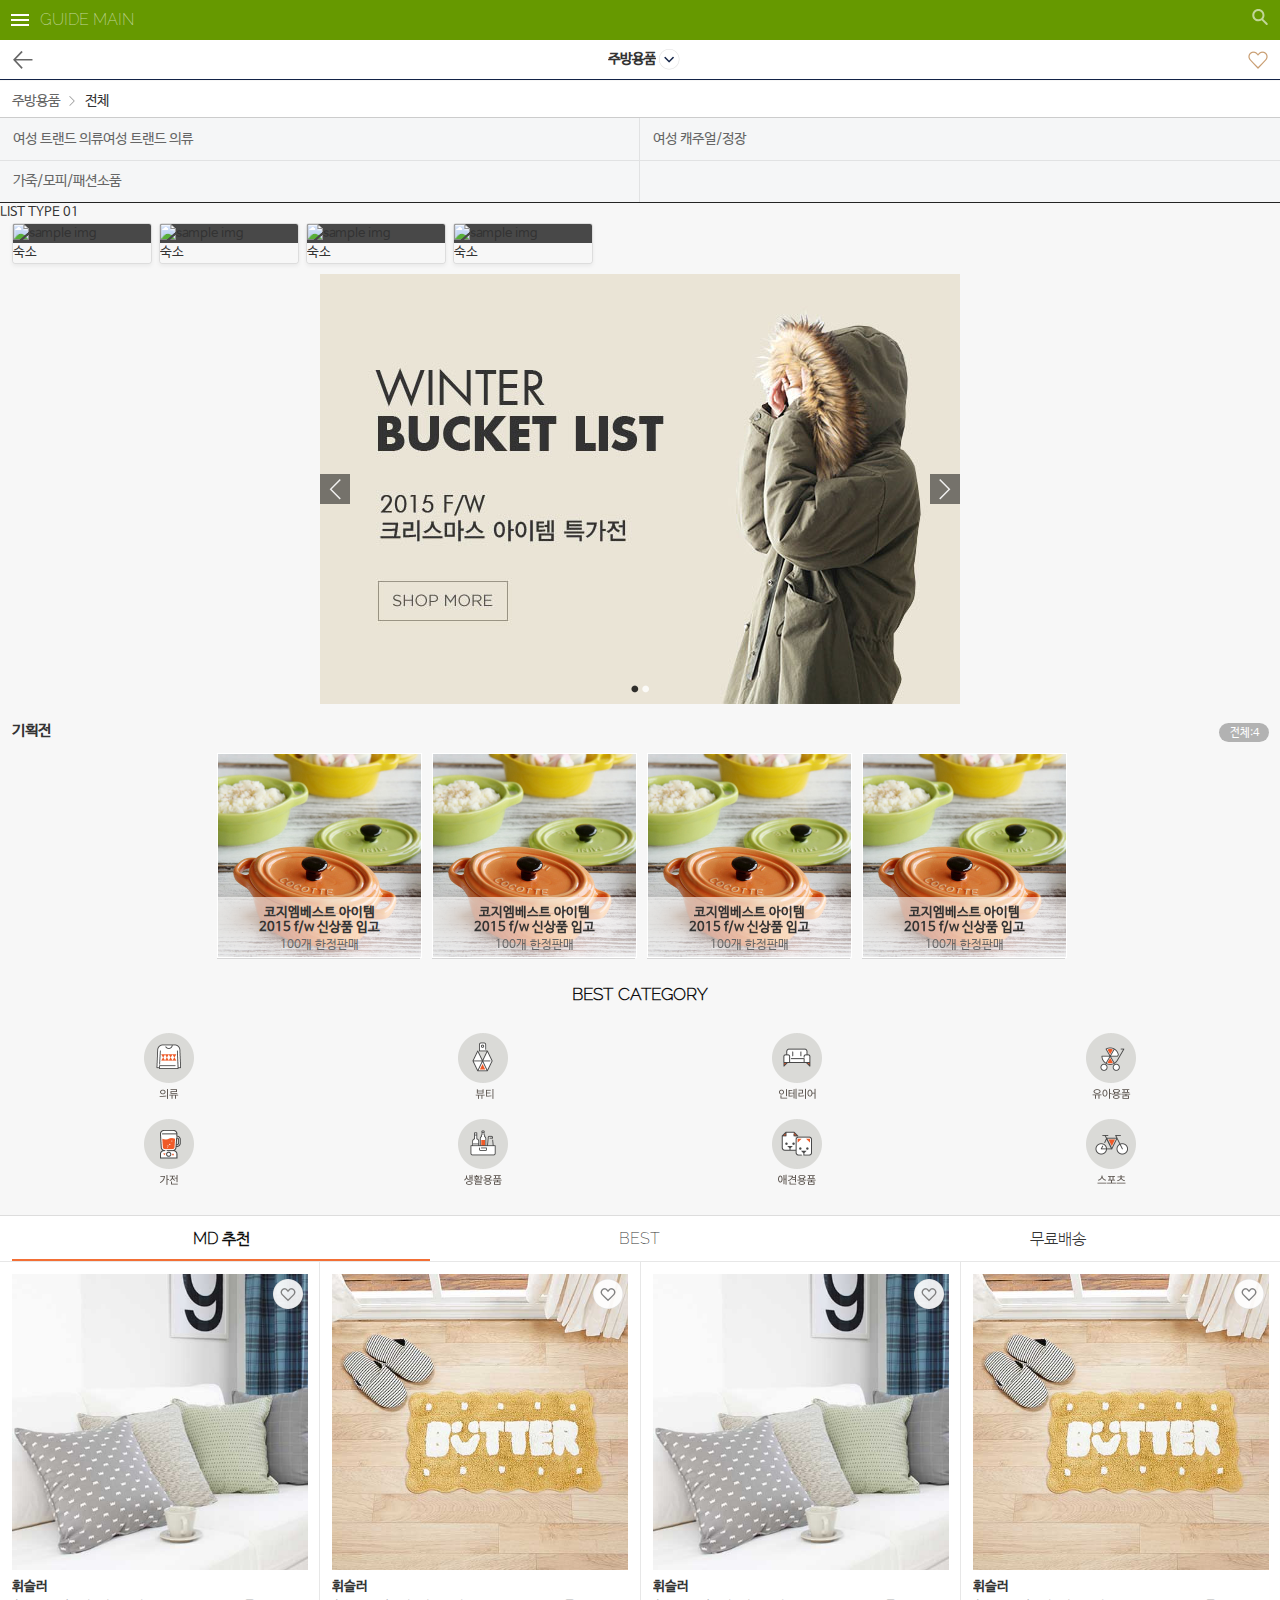
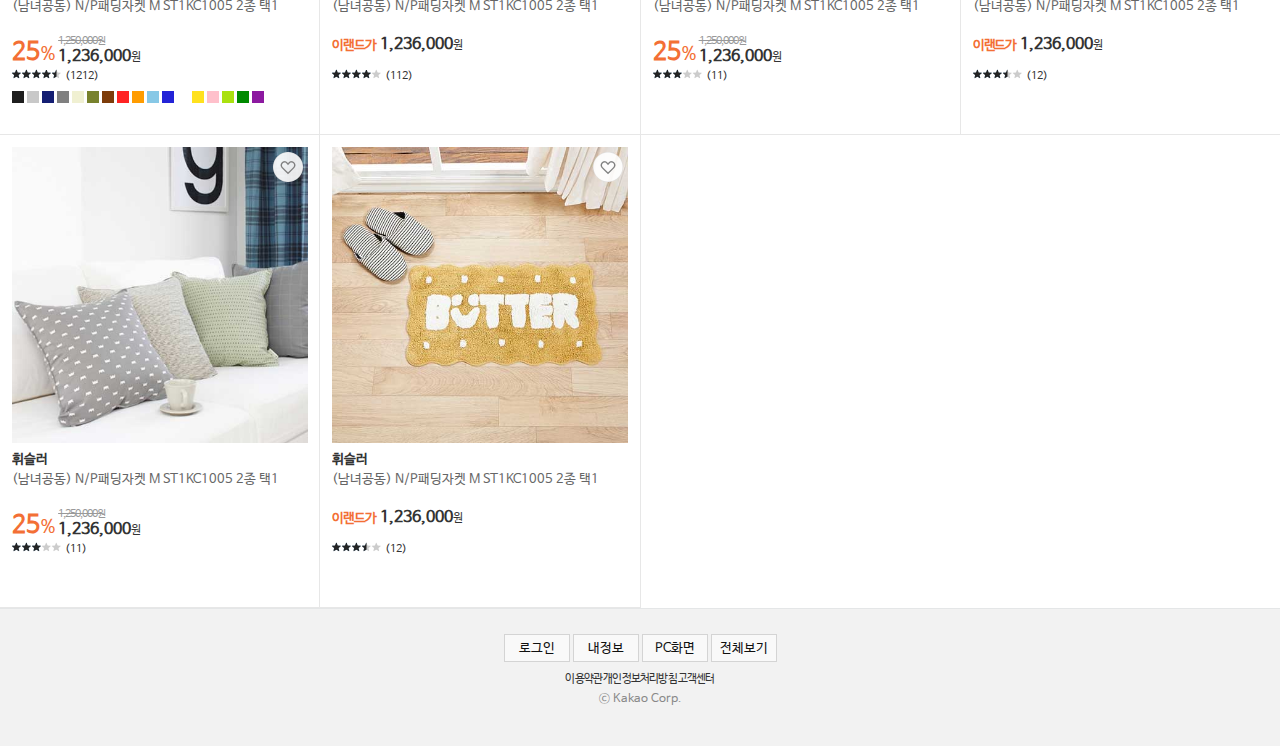
==== commit 01b5a69b: "리스트타입 추가" ====
--- a/html/Category_Lst_New.html
+++ b/html/Category_Lst_New.html
@@ -145,6 +145,37 @@
 		</div>
 		<!-- //검색고도화 카테고리 대분류 170718 -->
 
+    	<div>
+    		<p>LIST TYPE 01</p>
+    		<div class="list-t01" style="overflow-y:hidden;">
+    			<ul style="height:100%;overflow-y:auto;white-space:nowrap;overflow-x:scroll;padding:0 8px 30px 12px;margin-bottom:-30px;">
+    				<li style="display:inline-block;box-sizing:border-box;">
+    					<div style="background-color:transparent;box-shadow:rgba(0, 0, 0, 0.06) 0px 2px 4px 0px;margin:0 4px 4px 0;text-align:left;width:138px;border:1px solid rgba(0, 0, 0, 0.1);border-radius:3px;padding:0px;overflow:hidden;">
+    						<div class="pic" style="background:rgb(72, 72, 72);"><img src="https://a0.muscache.com/im/pictures/8b7519ec-2c82-4c09-8233-fd4d2715bbf9.jpg?aki_policy=large" alt="sample img" style="width:100%;vertical-align:top;"></div>
+    						<div class="txt">숙소</div>
+    					</div>
+    				</li>
+    				<li style="display:inline-block;box-sizing: border-box;">
+    					<div style="background-color:transparent;box-shadow:rgba(0, 0, 0, 0.06) 0px 2px 4px 0px;margin:0 4px 4px 0;text-align:left;width:138px;border:1px solid rgba(0, 0, 0, 0.1);border-radius:3px;padding:0px;overflow:hidden;">
+    						<div class="pic" style="background:rgb(72, 72, 72);"><img src="https://a0.muscache.com/im/pictures/8b7519ec-2c82-4c09-8233-fd4d2715bbf9.jpg?aki_policy=large" alt="sample img" style="width:100%;vertical-align:top;"></div>
+    						<div class="txt">숙소</div>
+    					</div>
+    				</li>
+    				<li style="display:inline-block;box-sizing: border-box;">
+    					<div style="background-color:transparent;box-shadow:rgba(0, 0, 0, 0.06) 0px 2px 4px 0px;margin:0 4px 4px 0;text-align:left;width:138px;border:1px solid rgba(0, 0, 0, 0.1);border-radius:3px;padding:0px;overflow:hidden;">
+    						<div class="pic" style="background:rgb(72, 72, 72);"><img src="https://a0.muscache.com/im/pictures/8b7519ec-2c82-4c09-8233-fd4d2715bbf9.jpg?aki_policy=large" alt="sample img" style="width:100%;vertical-align:top;"></div>
+    						<div class="txt">숙소</div>
+    					</div>
+    				</li>
+    				<li style="display:inline-block;box-sizing: border-box;">
+    					<div style="background-color:transparent;box-shadow:rgba(0, 0, 0, 0.06) 0px 2px 4px 0px;margin:0 4px 4px 0;text-align:left;width:138px;border:1px solid rgba(0, 0, 0, 0.1);border-radius:3px;padding:0px;overflow:hidden;">
+    						<div class="pic" style="background:rgb(72, 72, 72);"><img src="https://a0.muscache.com/im/pictures/8b7519ec-2c82-4c09-8233-fd4d2715bbf9.jpg?aki_policy=large" alt="sample img" style="width:100%;vertical-align:top;"></div>
+    						<div class="txt">숙소</div>
+    					</div>
+    				</li>
+    			</ul>
+    		</div>
+    	</div>
 		<!-- 170411 SUB BANNER -->
 		<div class="sub_bn">
 			<!-- 배너 하나일 경우
--- a/css/style.min.css
+++ b/css/style.min.css
@@ -1 +1 @@
-﻿body,div,dl,dt,dd,ul,ol,li,h1,h2,h3,h4,h5,h6,pre,code,form,fieldset,legend,textarea,p,blockquote,th,td,input,select,textarea,button{margin:0;padding:0}fieldset,img{border:0 none}dl,ul,ol,menu,li{list-style:none}blockquote,q{quotes:none}blockquote:before,blockquote:after{content:'';content:none}q:before,q:after{content:'';content:none}input,select,textarea{font-size:100%;vertical-align:middle}button{font-size:100%;vertical-align:middle;border:0 none;background-color:transparent;cursor:pointer}table{border-collapse:collapse;border-spacing:0}body{-webkit-text-size-adjust:none}input[type='text'],input[type='password'],input[type='submit'],input[type='search']{-webkit-appearance:none;border-radius:0}input:checked[type='checkbox']{background-color:#666}button{-webkit-appearance:button;border-radius:0;outline:none}input[type='button'],input[type='submit'],input[type='reset'],input[type='file']{-webkit-appearance:button;border-radius:0;outline:none}input[type='search']::-webkit-search-cancel-button{-webkit-appearance:none}input[type='tel']{border-radius:0;box-shadow:none;-webkit-appearance:none}body{background:#fafafa;font-size:13px;line-height:1.5;font-family:'NanumBarunGothic','나눔 고딕','Nanum Gothic','맑은 고딕',"돋움", Dotum, "굴림", Gulim, sans-serif;color:#333}th,td,input,select,textarea,button{font-size:13px;line-height:1.5;font-family:'NanumBarunGothic','나눔 고딕','Nanum Gothic','맑은 고딕',"돋움", Dotum, "굴림", Gulim, sans-serif;color:#333}a{color:#333;text-decoration:none}address,caption,cite,code,dfn,em,var{font-style:normal;font-weight:normal}h1,h2,h3,h4,h5,h6,strong{font-weight:normal}.clrfix:after{content:"";display:table;clear:both}@keyframes "mq"{0%{-moz-transform:translateX(100%);-webkit-transform:translateX(100%);transform:translateX(100%)}100%{-moz-transform:translateX(-100%);-webkit-transform:translateX(-100%);transform:translateX(-100%)}}@keyframes "rotate"{from{transform:rotate(0deg)}to{transform:rotate(360deg)}}@-moz-keyframes "rotate"{from{-moz-transform:rotate(0deg)}to{-moz-transform:rotate(360deg)}}@-webkit-keyframes "rotate"{from{-webkit-transform:rotate(0deg)}to{-webkit-transform:rotate(360deg)}}@keyframes "bounce"{10%,30%,50%,70%,90%{transform:translateY(-2px)}0%,20%,40%,60%,80%,100%{transform:translateY(2px)}}@-moz-keyframes "bounce"{10%,30%,50%,70%,90%{-moz-transform:translateY(-2px)}0%,20%,40%,60%,80%,100%{-moz-transform:translateY(2px)}}@-webkit-keyframes "bounce"{10%,30%,50%,70%,90%{-webkit-transform:translateY(-2px)}0%,20%,40%,60%,80%,100%{-webkit-transform:translateY(2px)}}.accessibility{position:absolute;top:0;left:0;width:0;height:0;overflow:hidden;visibility:hidden;font-size:0;line-height:0}.ir{display:block;overflow:hidden;position:absolute !important;width:1px !important;height:1px !important;padding:0 !important;font-size:0 !important;line-height:0 !important;-moz-opacity:0;-khtml-opacity:0;opacity:0}.scroller{overflow:hidden !important}.placeholder{color:#999 !important}*::-webkit-input-placeholder{color:#9f9f9f}*:-moz-placeholder{color:#9f9f9f}*::-moz-placeholder{color:#9f9f9f}*:-ms-input-placeholder{color:#9f9f9f}select{height:35px;padding:0 24px 0 8px;border:1px solid #bbb;font-size:13px;line-height:35px;color:#222;background:#fff url(../img/common/bg_select2.png) no-repeat right center;background-size:24px 7px;-webkit-background-size:24px 7px}input,textarea,select,button{-webkit-appearance:none;border-radius:0;outline:none;box-sizing:border-box;-webkit-box-sizing:border-box}img,input,select,textarea,label{vertical-align:middle}.cts_tit{position:fixed;top:40px;left:0;width:100%;height:39px;border-bottom:1px solid #132347;background:#fff;z-index:20;-webkit-transition:top 0.2s;-moz-transition:top 0.2s;-o-transition:top 0.2s;-ms-transition:top 0.2s;transition:top 0.2s;-webkit-backface-visibility:hidden;-webkit-transform:translateZ(0)}.cts_tit h2{overflow:hidden;position:relative;height:39px;padding:0 50px;font-size:16px;line-height:40px;color:#333;text-align:center}.cts_tit .back{position:absolute;top:0;left:0;display:block;width:45px;height:40px;background:url("../img/common/btn_cts_back.png") no-repeat 50% 50%;background-size:24px 22px;-webkit-background-size:24px 22px}.cts_tit .wish{position:absolute;top:0;right:0;display:block;width:45px;height:40px;background:url("../img/common/btn_cts_wish.png") no-repeat 50% 50%;background-size:24px 22px;-webkit-background-size:24px 22px}.cts_tit .sns{position:absolute;top:1px;right:0;display:block;width:45px;height:42px;background:url("../img/common/btn_gd_sns.png") no-repeat 50% 50%;background-size:16px 18px;-webkit-background-size:16px 18px}.cts_tit .ctg_sel{overflow:hidden;padding-top:5px}.cts_tit .ctg_sel select{border:0;font-size:14px;color:#333;font-weight:bold;background:url("../img/category/ico_bctg_off.png") no-repeat right 50%;background-size:21px 21px;-webkit-background-size:21px 21px}.cts_tit .ctg{display:inline-block;padding-right:26px;font-weight:bold;background:url("../img/category/ico_bctg_off.png") no-repeat right 50%;background-size:21px 21px;-webkit-background-size:21px 21px}.cts_tit .ctg.on{background-image:url("../img/category/ico_bctg_on.png");background-size:21px 21px;-webkit-background-size:21px 21px}.search_wrap{clear:both;overflow:hidden;position:relative}.search_wrap .s_type{position:absolute;right:12px;top:8px;width:39px;z-index:3}.search_wrap .s_type ul{position:relative;overflow:hidden;width:37px;padding-top:34px;border:1px solid #bbb;border-bottom:0}.search_wrap .s_type li{display:none;width:37px;height:33px;border-bottom:1px solid #bbb;background-color:#fff}.search_wrap .s_type li.on{display:block;position:absolute;left:0;top:0}.search_wrap .s_type button{display:block;width:37px;height:33px;background:url("../img/category/btn_lst_type.png") no-repeat 0 0;background-size:74px 99px;-webkit-background-size:74px 99px}.search_wrap .s_type li.t1 button{background-position:0 0}.search_wrap .s_type li.t2 button{background-position:0 -33px}.search_wrap .s_type li.t3 button{background-position:0 -66px}.search_wrap .s_type li.t1.on button{background-position:-37px 0}.search_wrap .s_type li.t2.on button{background-position:-37px -33px}.search_wrap .s_type li.t3.on button{background-position:-37px -66px}.sch_sort{clear:both;position:relative;height:43px;padding:8px 139px 0 12px}.sch_sort select{width:100%;color:#333}.sch_sort .s_catg{float:left;width:50%;padding-right:4px;box-sizing:border-box;-webkit-box-sizing:border-box}.sch_sort .s_sort{float:left;width:100%;font-size:12px;color:#333}.sch_sort .w50{width:50% !important}.sch_sort .s_filter{position:absolute;right:55px;top:8px;width:78px;height:33px;border:1px solid #bbb;background:#fff}.sch_sort .s_filter a{display:block;width:60px;height:33px;padding-right:18px;font-size:13px;line-height:35px;color:#333;text-align:center;background:url("../img/category/ico_lst_filter.png") no-repeat right 50%;background-size:18px 15px;-webkit-background-size:18px 15px}.catg_sel.tab_c10 .s_type ul{border-color:#bebebe}.catg_sel.tab_c10 .s_type li{border-color:#bebebe}.catg_sel.tab_c10 .s_type button{background:url("../img/category/btn_lst_type10.png") no-repeat 0 0;background-size:74px 99px;-webkit-background-size:74px 99px}.catg_sel.tab_c20 .s_type ul{border-color:#b75252}.catg_sel.tab_c20 .s_type li{border-color:#b75252}.catg_sel.tab_c20 .s_type button{background:url("../img/category/btn_lst_type20.png") no-repeat 0 0;background-size:74px 99px;-webkit-background-size:74px 99px}.catg_sel.tab_c30 .s_type ul{border-color:#084271}.catg_sel.tab_c30 .s_type li{border-color:#084271}.catg_sel.tab_c30 .s_type button{background:url("../img/category/btn_lst_type30.png") no-repeat 0 0;background-size:74px 99px;-webkit-background-size:74px 99px}.catg_sel.tab_c40 .s_type ul{border-color:#9a8a7a}.catg_sel.tab_c40 .s_type li{border-color:#9a8a7a}.catg_sel.tab_c40 .s_type button{background:url("../img/category/btn_lst_type40.png") no-repeat 0 0;background-size:74px 99px;-webkit-background-size:74px 99px}input{-webkit-appearance:none;border-radius:0;outline:none;box-sizing:border-box;-webkit-box-sizing:border-box}textarea{-webkit-appearance:none;border-radius:0;outline:none;box-sizing:border-box;-webkit-box-sizing:border-box}select{-webkit-appearance:none;border-radius:0;outline:none;box-sizing:border-box;-webkit-box-sizing:border-box;height:35px;padding:0 24px 0 8px;border:1px solid #bbb;font-size:13px;line-height:35px;color:#222;background:#fff url("../img/common/bg_select2.png") no-repeat right center;background-size:24px 7px;-webkit-background-size:24px 7px}select::-ms-expand{display:none}button{-webkit-appearance:none;border-radius:0;outline:none;box-sizing:border-box;-webkit-box-sizing:border-box}input[type="text"]{padding:0;height:35px;padding:0 8px;font-size:13px;background:#fff;border:1px solid #bebebe}input[type="text"]:disabled{background:#f8f8f8}input[type="password"]{padding:0;height:35px;padding:0 8px;font-size:13px;background:#fff;border:1px solid #bebebe}input[type="number"]{padding:0;height:35px;padding:0 8px;font-size:13px;background:#fff;border:1px solid #bebebe}input[type="tel"]{padding:0;height:35px;padding:0 8px;font-size:13px;background:#fff;border:1px solid #bebebe}input[type="email"]{padding:0;height:35px;padding:0 8px;font-size:13px;background:#fff;border:1px solid #bebebe}input[type="date"]{padding:0;height:35px;padding:0 8px;font-size:13px;background:#fff;border:1px solid #bebebe}[type="password"]:disabled{background:#f8f8f8}input[type="radio"]{height:20px;width:20px;background:url("../img/common/inp_rdo.png") no-repeat 0 0;background-size:20px 20px;border:0}input[type="radio"]:checked{background:url("../img/common/inp_rdo_checked.png") no-repeat 0 0;background-size:20px 20px}input[type="radio"]:disabled{background:url("../img/common/inp_rdo.png") no-repeat 0 0;background-size:20px 20px}input[type="checkbox"]{width:20px;height:20px;background:#fff;border:1px solid #bebebe}input[type="checkbox"]:checked{background:#fff url("../img/common/inp_chk.png") center center no-repeat;background-size:13px 10px;-webkit-background-size:13px 10px}.rdo_refund{margin:20px 12px 15px;border:1px solid #ddd}.rdo_refund li{padding:12px;border-top:1px solid #ddd}.rdo_refund li:first-child{border:none}.rdo_refund li label{color:#333;vertical-align:middle;font-size:14px}.btn_area{position:relative;margin:12px 0}a.btn_line01{display:inline-block;min-width:68px;height:30px;line-height:32px;font-size:12px;text-align:center;letter-spacing:-1px}button.btn_line01{display:inline-block;min-width:68px;height:30px;line-height:32px;font-size:12px;text-align:center;letter-spacing:-1px}.btn_line01.c01{color:#666;border:1px solid #999;background:#fff}.btn_line01.c02{color:#333;border:1px solid #666;background:#fff}.btn_line01.c03{color:#a5794d;border:1px solid #cca77d}.btn_line01.c04{color:#0162b1;border:1px solid #0162b1}.btn_line01.c05{color:#c66;border:1px solid #c66}a.btn_line02{display:inline-block;min-width:66px;height:28px;line-height:30px;font-size:12px;text-align:center;letter-spacing:-1px}button.btn_line02{display:inline-block;min-width:66px;height:28px;line-height:30px;font-size:12px;text-align:center;letter-spacing:-1px}.btn_line02.c01{color:#666;border:2px solid #999}.btn_line02.c02{color:#333;border:2px solid #333}.btn_line02.c03{color:#c66;border:2px solid #c66}.btn_line02.c04{color:#a5794d;border:2px solid #cca77d}.btn_line02.c05{color:#0162b1;border:2px solid #0162b1}a.btn_brd01{display:block;height:30px;line-height:32px;color:#333;font-size:12px;text-align:center}button.btn_brd01{display:block;height:30px;line-height:32px;color:#333;font-size:12px;text-align:center}.btn_brd01.c01{border:1px solid #333;background:#ededed}.btn_brd01.c02{border:1px solid #bbb;background:#fff}.btn_brd01.c03{color:#c06;border:1px solid #c66;background:#fff}.btn_brd01.c04{border:1px solid #a5794d;background:#fff}.btn_brd01.c05{border:1px solid #0162b1;background:#fff}a.btn_bg{display:block;height:32px;line-height:32px;color:#fff;font-size:13px;text-align:center}button.btn_bg{display:block;height:32px;line-height:32px;color:#fff;font-size:13px;text-align:center}.btn_bg.c01{background:#0162b1}.btn_bg.c02{background:#cc6666}.btn_bg.c03{background:#333}.btn_bg.c04{background:#ededed;color:#333}a.btn_bg02{display:block;height:34px;line-height:34px;color:#fff;font-size:13px;text-align:center}button.btn_bg02{display:block;height:34px;line-height:34px;color:#fff;font-size:13px;text-align:center}.btn_bg02.c01{background:#0162b1}.btn_bg02.c02{background:#cc6666}.btn_bg02.c03{background:#333}a.btn_bg03{display:block;height:50px;line-height:50px;color:#fff;font-size:16px;text-align:center}button.btn_bg03{display:block;height:50px;line-height:50px;color:#fff;font-size:16px;text-align:center}.btn_bg03.c01{background:#0162b1}.btn_bg03.c02{background:#cc6666}.btn_bg03.c03{background:#333}a.btn_bg04{display:block;height:37px;line-height:37px;color:#fff;font-size:13px;text-align:center}button.btn_bg04{display:block;height:37px;line-height:37px;color:#fff;font-size:13px;text-align:center}.btn_bg04.c01{background:#0162b1}.btn_bg04.c02{background:#cc6666}.btn_bg04.c03{background:#333}a.btn_brd02{display:block;height:33px;line-height:35px;color:#333;font-size:13px;text-align:center}button.btn_brd02{display:block;height:33px;line-height:35px;color:#333;font-size:13px;text-align:center}.btn_brd02.c01{border:1px solid #333;background:#fff}.btn_brd02.c02{border:1px solid #bbb;background:#fff}.btn_brd02.c03{color:#c06;border:1px solid #c66;background:#fff}.btn_brd02.c04{color:#a5794d;border:1px solid #a5794d;background:#fff}.btn_brd02.c05{color:#333;border:1px solid #333;background:#f8f8f8}.btn_brd02.c06{color:#666;border:1px solid #999;background:#fff}a.btn_brd03{display:block;height:38px;line-height:40px;color:#333;font-size:14px;text-align:center}button.btn_brd03{display:block;height:38px;line-height:40px;color:#333;font-size:14px;text-align:center}.btn_brd03.c01{color:#666;border:1px solid #666;background:#fff}.btn_brd03.c02{border:1px solid #0162b1;background:#fff}.btn_brd03.c03{border:1px solid #999;background:#f8f8f8}.btn_brd03.c04{color:#333;border:1px solid #333;background:#fff}.btn_brd03.c05{color:#666;border:1px solid #666;background:#fff}a.btn_bg06{display:block;height:40px;line-height:40px;color:#fff;font-size:15px;text-align:center}button.btn_bg06{display:block;height:40px;line-height:40px;color:#fff;font-size:15px;text-align:center}.btn_bg06.c01{background:#0162b1}.btn_bg06.c02{background:#c66}.btn_bg06.c03{background:#000}.btn_list02{margin:0}.btn_list02:after{display:block;clear:both;content:''}.btn_list02 li{float:left;width:50%}.btn_list02 li:first-child a{margin-right:4px}.btn_list02 li:last-child a{margin-left:4px}.btn_list03{margin:0 0 0 -8px}.btn_list03:after{display:block;clear:both;content:''}.btn_list03 li{float:left;width:33.3%}.btn_list03 li a{margin-left:8px}.btn_list04{margin:0 0 0 -8px}.btn_list04:after{display:block;clear:both;content:''}.btn_list04 li{float:left;width:25%}.btn_list04 li a{margin-left:8px}.goods_list_more{clear:both;height:40px;margin-top:-1px;border-bottom:1px solid #e7e7e7;background:#fff;z-index:1}.goods_list_more button{display:block;width:100%;height:40px;text-align:center;border-top:1px solid #e0e0e0;border-bottom:1px solid #e0e0e0}.goods_list_more button em{display:inline-block;padding-right:20px;font-size:14px;line-height:42px;color:#666;background:url("../img/category/ico_more_arr.png") no-repeat right 50%;background-size:12px 8px;-webkit-background-size:12px 8px}.goods_more{clear:both;height:40px;margin-top:-1px;border-bottom:1px solid #e7e7e7;background:#fff;z-index:1}.goods_more button{display:block;width:100%;height:40px;text-align:center;border-top:1px solid #e0e0e0;border-bottom:1px solid #e0e0e0}.goods_more button em{display:inline-block;padding-right:20px;font-size:14px;line-height:42px;color:#666;background:url("../img/category/ico_more_arr2.png") no-repeat right 50%;background-size:12px 12px;-webkit-background-size:12px 12px}.main_list_more{clear:both;height:38px;margin:12px 12px 0 12px;border-bottom:1px solid #e7e7e7;background:#fff}.main_list_more button{display:block;width:100%;height:38px;text-align:center;border:1px solid #e0e0e0}.main_list_more button em{display:inline-block;padding-right:20px;font-size:14px;line-height:38px;color:#666;background:url("../img/category/ico_more_arr.png") no-repeat right 50%;background-size:12px 8px;-webkit-background-size:12px 8px}.btn_mymore{border-bottom:1px solid #e7e7e7}.btn_mymore a{position:relative;display:block;padding:12px 0;border-top:1px solid #e0e0e0;border-bottom:1px solid #e0e0e0;font-size:14px;color:#666;text-align:center;background:#fff}.btn_mymore a .ico{padding-right:18px;background:url(../img/my/ico_arr03.png) right center no-repeat;background-size:12px 7px}.mlike_opt{position:relative;padding:8px 12px;border-top:1px solid #ccc;border-bottom:1px solid #ddd;background:#ededed}.mlike_opt:after{display:block;position:absolute;top:0;left:0;right:0;border-top:1px solid #e1e1e1;content:''}.mlike_opt ul{padding-right:146px}.mlike_opt ul:after{display:block;clear:both;content:''}.mlike_opt ul li{float:left;width:50%}.mlike_opt ul li a{display:block}.mlike_opt ul li:first-child a{margin-right:3px}.mlike_opt ul li:last-child a{margin-left:3px}.mlike_opt .btn_r{position:absolute;right:12px;top:8px;width:140px}.mlike_opt .btn_r a{display:block}.tbl_address{width:100%;border-top:1px solid #bebebe}.tbl_address thead th{padding:12px 0;background:#f3f3f3;color:#666;text-align:center}.tbl_address th{padding:15px 12px;color:#333;border-bottom:1px solid #e7e7e7;font-size:14px;vertical-align:text-top;padding:20px 0}.tbl_address td{padding:15px 12px;color:#333;border-bottom:1px solid #e7e7e7;font-size:14px;padding:15px 12px}.tbl_address td .card img{width:100%}.tbl_wel{width:100%;margin:20px 0 0;border-top:1px solid #333}.tbl_wel thead th{padding:8px 0 7px;background:#f3f3f3;color:#666;font-size:14px;text-align:center;vertical-align:middle;border-left:none;border-bottom:1px solid #ddd}.tbl_wel thead th span{display:block;font-size:11px}.tbl_wel th{padding:15px 12px;color:#333;border-bottom:1px solid #ddd;border-left:1px solid #ddd;font-size:14px;vertical-align:text-top;padding:20px 0}.tbl_wel th:first-child{border-left:none}.tbl_wel td{padding:15px 12px;color:#333;border-bottom:1px solid #ddd;border-left:1px solid #ddd;font-size:14px;padding:15px 10px}.tbl_wel td:first-child{border-left:none}.tbl_wel td .card img{width:100%}.gd_size .g_tbl{clear:both;overflow:hidden;margin-right:-1px}.gd_size .g_tbl table{width:100%;table-layout:fixed;margin-bottom:10px;border-top:1px solid #999}.gd_size .g_tbl thead th{height:27px;border-bottom:1px solid #ddd;border-right:1px solid #ddd;text-align:center;font-size:13px;color:#666;font-weight:bold;background:#f3f3f3}.gd_size .g_tbl thead th.th{padding-left:12px;color:#333;text-align:left}.gd_size .g_tbl tbody th{padding-left:12px;border-bottom:1px solid #ddd;border-right:1px solid #ddd;font-size:12px;text-align:left}.gd_size .g_tbl td{height:27px;border-bottom:1px solid #ddd;border-right:1px solid #ddd;text-align:center;font-size:13px;color:#666}.gd_drv{clear:both;overflow:hidden}.gd_drv .g_tbl{clear:both;overflow:hidden}.gd_drv .g_tbl table{width:100%;table-layout:fixed;margin-bottom:10px;border-top:1px solid #ddd;border-left:1px solid #ddd}.gd_drv .g_tbl th{padding:15px 0 15px 12px;border-bottom:1px solid #ddd;border-right:1px solid #ddd;font-size:13px;color:#666;text-align:left;background:#f8f8f8}.gd_drv .g_tbl td{padding:15px 12px;border-bottom:1px solid #ddd;border-right:1px solid #ddd;font-size:13px;color:#333}.ps_tabs{clear:both;overflow:hidden;padding:15px 12px;border-top:1px solid #ccc;background:#fff}.ps_tabs li{float:left;width:50%;height:40px;border:1px solid #ddd;border-right:0;box-sizing:border-box;-webkit-box-sizing:border-box;background:#f5f6f7}.ps_tabs li:last-child{border-right:1px solid #ddd}.ps_tabs li a{display:block;width:100%;height:40px;font-size:14px;line-height:40px;color:#333;text-align:center}.ps_tabs li.on{border-color:#ca9e71;background:#ca9e71}.ps_tabs li.on a{color:#fff;font-weight:bold}.ps_tabs li.on+li{border-left:0}.write_tab{padding:15px 12px;border-bottom:1px solid #ddd;background:#fff}.write_tab ul:after{display:block;clear:both;content:''}.write_tab ul li{float:left;width:50%;text-align:center}.write_tab ul li a{display:block;font-size:14px;line-height:40px;height:38px;border:1px solid #ddd;background:#f5f6f7}.write_tab ul li:first-child a{border-right:none}.write_tab ul li:last-child a{border-left:none}.write_tab ul li.on a{font-weight:bold;color:#fff;border-color:#0162b1;background:#0162b1}.tab_exchange{padding:15px 12px}.tab_exchange:after{display:block;clear:both;content:''}.tab_exchange li{float:left;width:50%;background:#fff}.tab_exchange li a{display:block;padding:12px 0;color:#333;font-size:15px;text-align:center;border:1px solid #ccc}.tab_exchange li:first-child a{border-right:none}.tab_exchange li:last-child a{border-left:none}.tab_exchange li a.on{background:#132347;color:#fff;font-weight:bold;border-color:#132347}.pre_return{margin:15px 12px}.pre_return .tab{background:#f5f6f7}.pre_return .tab:after{display:block;clear:both;content:''}.pre_return .tab li{float:left;width:33.33%}.pre_return .tab li:first-child a{border-left:1px solid #ddd}.pre_return .tab li a{display:block;color:#333;font-size:14px;text-align:center;border:1px solid #ddd;border-left:none;height:38px;line-height:40px}.pre_return .tab li a.on{background:#cca77d;border-color:#cca77d;color:#fff;font-weight:bold;margin-left:-1px}.pre_return.tab2 .tab li{width:50%}.notice_menu{padding:16px 12px;background:#fff}.notice_menu .tab{background:#f5f6f7}.notice_menu .tab:after{display:block;clear:both;content:''}.notice_menu .tab li{float:left;width:33.33%}.notice_menu .tab li:first-child a{border-left:1px solid #ddd}.notice_menu .tab li a{display:block;color:#333;font-size:14px;text-align:center;border:1px solid #ddd;border-left:none;line-height:40px}.notice_menu .tab li a.on{background:#0162b1;border-color:#0162b1;color:#fff;font-weight:bold;margin-left:-1px}.notice_menu.tab2 .tab li{width:50%}.tabmenu .tab_tit{padding:0 12px 15px}.tabmenu .tab_tit:after{display:block;clear:both;content:''}.tabmenu .tab_tit li{float:left;width:50%;text-align:center}.tabmenu .tab_tit li span{display:block;color:#999;font-size:15px;height:40px;line-height:40px;border:1px solid #ddd;border-bottom:1px solid #333;background:#f5f6f7;margin-left:-1px}.tabmenu .tab_tit li span em{font-size:12px}.tabmenu .tab_tit li:last-child span{border-left:1px solid #333}.tabmenu .tab_tit li.on span{font-weight:bold;color:#333;background:#fff;border-color:#333;border-bottom:none}.tabmenu .tab_tit li.on em{font-weight:bold}.tabmenu .tab_con>div{display:none}.tabmenu .tab_con>div.on{display:block}.faq_menu{padding:15px 12px;background:#f5f6f7}.faq_menu .tab:after{display:block;clear:both;content:''}.faq_menu .tab li{float:left;width:33.33%;border:1px solid #eee;margin:0 -1px -1px 0;background:#fff;box-sizing:border-box;-webkit-box-sizing:border-box}.faq_menu .tab li a{display:block;color:#333;font-size:14px;text-align:center;letter-spacing:-0.05em;line-height:40px;border:0}.faq_menu .tab li a.on{background:#494949;color:#fff;font-weight:bold;border:none}.faq_menu .tab.notice li{float:left;width:33.33%}.ord_payment{margin:0 12px 7px;border:1px solid #bebebe;background:#fff}.tab_pay{padding:12px 8px}.tab_pay:after{display:block;clear:both;content:''}.tab_pay>li{float:left;width:25%;text-align:center;color:#666;font-size:11px}.tab_pay>li a{position:relative;display:block;height:68px;margin:0 4px;border:1px solid #bebebe}.tab_pay>li a span{display:block;font-size:12px;color:#666;letter-spacing:-1px}.tab_pay>li a:before{display:block;content:'';width:50px;height:45px;margin:0 auto;background:url(../img/order/tab_pay.png) no-repeat;background-size:200px 150px}.tab_pay>li a.selected{border-color:#0162b1;background:#0162b1}.tab_pay>li a.selected span{color:#fff;font-weight:bold}.tab_pay>li a.disable{border-color:#ccc;background:#f5f6f7}.tab_pay>li a.disable span{color:#ccc;font-weight:normal}.tab_pay>li.pay01 a:before{background-position:0 0}.tab_pay>li.pay01 a.selected:before{background-position:0 -50px}.tab_pay>li.pay01 a.disable:before{background-position:0 -100px}.tab_pay>li.pay02 a:before{background-position:-50px 0;height:37px}.tab_pay>li.pay02 a span{padding:0 9px;font-size:11px}.tab_pay>li.pay02 a.selected:before{background-position:-50px -50px}.tab_pay>li.pay02 a.disable:before{background-position:-50px -100px}.tab_pay>li.pay03 a:before{background-position:-100px 0}.tab_pay>li.pay03 a.selected:before{background-position:-100px -50px}.tab_pay>li.pay03 a.disable:before{background-position:-100px -100px}.tab_pay>li.pay04 a:before{background-position:-150px -50px}.tab_pay>li.pay04 a.selected{border-color:#dcc600;background:#fae100}.tab_pay>li.pay04 a.selected:before{background-position:-150px -50px}.tab_pay>li.pay04 a.selected span{color:#3a1e1d;font-weight:bold}.tab_pay>li.pay04 a.disable:before{background-position:-150px -100px}.goods_list .tlist li .g_bnf{overflow:hidden;display:block;height:15px;padding-top:2px;font-size:11px;line-height:15px;vertical-align:middle}.goods_list .tlist li .g_bnf span{float:left;margin-left:5px;padding-left:6px;background:url("../img/category/bu_list_bnf.png") no-repeat left 50%;background-size:2px 2px;-webkit-background-size:2px 2px}.goods_list .tlist li .g_bnf span:first-child{margin-left:0;padding-left:0;background:none}.goods_list .tlist li .g_bnf .bnf{color:#534f4c}.goods_list .tlist li .g_bnf .bnf1{color:#d7321e}.goods_list .tlist li .g_bnf .bnf2{color:#439de9}.goods_list .tlist li .g_bnf .bnf3{color:#0262af}.goods_list .tlist li .g_bnf .bnf4{color:#ad181a}.goods_list .tlist li .g_bnf .bnf5{color:#f4b301}.goods_list .tlist li .g_bnf .bnf6{color:#fe5a01}.goods_list .tlist li .g_bnf .bnf7{color:#a57b53}.goods_list .tlist li .g_bnf .bnf8{color:#a9a9a9}.dimlay{display:none;position:fixed;top:0;left:0;z-index:110;width:100%;height:100%;background:#111625;filter:alpha(opacity=85);opacity:0.85;-moz-opacity:0.85;-webkit-backface-visibility:hidden;-webkit-transform:translateZ(0)}.layer_fix{display:none;position:fixed;left:0;top:0;width:100%;height:100%;background:#fff;z-index:111}.layer_fix .pop_tit{position:fixed;top:0;left:0;width:100%;height:45px;line-height:45px;text-align:center;font-size:16px;font-weight:bold;color:#333;border-bottom:1px solid #132347;background:#fff;z-index:99;-webkit-backface-visibility:hidden;-webkit-transform:translateZ(0)}.layer_fix .pop_con{overflow-y:auto;position:relative;height:100%;padding:60px 12px;box-sizing:border-box;-webkit-box-sizing:border-box;-webkit-overflow-scrolling:touch;-webkit-transform:translateZ(0)}.layer_fix .btn_close{position:fixed;right:0;top:0;width:17px;height:17px;padding:14px;z-index:9999;background:url(../img/common/pop_close01.png) center center no-repeat;background-size:17px 17px;-webkit-backface-visibility:hidden;-webkit-transform:translateZ(0)}.layer_pop{display:none;position:fixed;left:0;top:0;width:100%;z-index:9999;-webkit-backface-visibility:hidden;-webkit-transform:translateZ(0)}.layer_pop .pop_con{position:relative;margin:50px;padding:12px;background:rgba(17,22,37,0.85)}.layer_pop .pop_con .btn_close{position:absolute;right:12px;top:12px;width:17px;height:17px;z-index:9999;background:url(../img/common/pop_close02.png) no-repeat;background-size:17px 17px}.layer_pop .pop_con .btn_close span{width:15px;height:15px;font-size:0;text-indent:-9999px}.layer_pop .pop_con .pop_tit{color:#fff}.layer_pop .pop_con .pop_txt{color:#fff;font-size:13px}.top_chkbox{margin-bottom:10px;height:22px}.top_chkbox label{font-size:12px;line-height:18px}.top_chkbox input{width:20px;height:20px}.top_chkbox .right{float:right}.top_chkbox .right a{display:inline-block;margin-left:17px}.top_chkbox .right a span{line-height:0;font-size:0;color:transparent}.top_chkbox .right a.btn_wish{width:19px;height:17px;background:url(../img/order/basket_wish.png) no-repeat;background-size:19px 35px}.top_chkbox .right a.btn_wish.on{background-position:0 -17px}.top_chkbox .right a.btn_del{width:15px;height:15px;background:url(../img/order/basket_del.png) no-repeat;background-size:15px 15px}.pop_zzim{top:50% !important;margin-top:-200px}.pop_con .zzim_box{margin:30px 0 0;text-align:center}.pop_con .zzim_box p{color:#fff;font-size:13px;font-size:16px}.pop_con .zzim_box em{font-weight:bold}.pop_con .zzim_box .ico{padding-top:28px;background:url(../img/order/ico_zzim.png) top center no-repeat;background-size:23px 21px}.pop_con .zzim_box .etc{margin:50px 0 10px;font-size:13px}.pop_con .zzim_box .cbtn{margin:30px 0 8px}.pop_con .zzim_box .cbtn a{display:inline-block;width:115px;padding:12px 0;color:#333;font-size:14px;font-weight:bold;letter-spacing:-1px;text-align:center;background:#fff}.pop_con .zzim_box.sale{padding:44px 0 38px;background:url(../img/order/ico_sale.png) top center no-repeat;background-size:41px 32px}.pop_con .zzim_box.dday{padding:44px 0 38px;background:url(../img/order/ico_dday.png) top center no-repeat;background-size:39px 28px}.layer_con{display:none;position:fixed;left:0;top:0;width:100%;z-index:9999;-webkit-backface-visibility:hidden}.layer_con .pop_con{position:relative;margin:0 12px;background:#fff}.layer_con .pop_con h3{height:46px;margin:0 12px;border-bottom:1px solid #999;font-size:16px;line-height:46px;color:#000;font-weight:bold;text-align:center}.layer_con .pop_con .pop_txt{overflow:hidden}.layer_con .pop_con .zzim_box .cbtn{padding:25px 0 15px 0}.layer_con .pop_con .zzim_box .cbtn a{display:block;width:120px;height:36px;margin:0 auto;font-size:14px;line-height:37px;color:#333;font-weight:bold;text-align:center;background:#fff}.layer_con .btn_close{clear:both;display:block;height:41px;margin:0 12px;border-top:1px solid #bebebe;font-size:14px;line-height:41px;color:#666;text-align:center;background:#fff}.layer_con .branch{max-height:315px;overflow:hidden;overflow-y:auto;-webkit-overflow-scrolling:touch}.layer_con .branch .tit{height:43px;padding-left:18px;font-size:13px;line-height:45px;color:#666;background:url("../img/common/bu_dot_bnf.png") no-repeat 12px 50%;background-size:2px 2px;-webkit-background-size:2px 2px}.layer_con .branch ul{padding:0 12px}.layer_con .branch ul li{height:48px;padding:12px;border:1px solid #bebebe;border-bottom:0}.layer_con .branch ul li:last-child{border-bottom:1px solid #bebebe}.layer_con .branch ul li a{display:block;width:100%;height:72px}.layer_con .branch ul li .dt{overflow:hidden;display:block;height:18px;padding-left:16px;font-size:13px;line-height:18px;color:#666;font-weight:bold}.layer_con .branch ul li .dd{overflow:hidden;display:block;height:32px;padding-left:16px;font-size:13px;line-height:16px;color:#666}.layer_con .branch ul li.on{border-color:#a5794d}.layer_con .branch ul li.on+li{border-top:1px solid #a5794d}.layer_con .branch ul li.on .dt{color:#a5794d;background:url("../img/category/ico_bro.png") no-repeat 0 50%;background-size:10px 13px;-webkit-background-size:10px 13px}.layer_con .branch ul li.on .dd{color:#a5794d}.layer_con .sns{overflow:hidden;padding:18px 4px 0 4px}.layer_con .sns li{float:left;width:58px;height:100px;padding:0 3px}.layer_con .sns li a{display:block;width:58px;height:47px;padding-top:53px;font-size:12px;line-height:14px;color:#333;text-align:center}.layer_con .sns li a.fb{background:url("../img/goods/ico_sns_fb.png") no-repeat 50% 0;background-size:45px 45px;-webkit-background-size:45px 45px}.layer_con .sns li a.ks{background:url("../img/goods/ico_sns_ks.png") no-repeat 50% 0;background-size:45px 45px;-webkit-background-size:45px 45px}.layer_con .sns li a.nb{background:url("../img/goods/ico_sns_nb.png") no-repeat 50% 0;background-size:45px 45px;-webkit-background-size:45px 45px}.layer_con .sns li a.ln{background:url("../img/goods/ico_sns_ln.png") no-repeat 50% 0;background-size:45px 45px;-webkit-background-size:45px 45px}.layer_con .sns li a.kt{background:url("../img/goods/ico_sns_kt.png") no-repeat 50% 0;background-size:45px 45px;-webkit-background-size:45px 45px}.layer_con .sns li a.is{background:url("../img/goods/ico_sns_is.png") no-repeat 50% 0;background-size:45px 45px;-webkit-background-size:45px 45px}.layer_con .sns li a.ur{background:url("../img/goods/ico_sns_ur.png") no-repeat 50% 0;background-size:45px 45px;-webkit-background-size:45px 45px}.layer_con .sns .sns_ur .info{color:#333;font-size:13px}.layer_con .sns .sns_ur .info:before{content:'';display:inline-block;width:25px;height:25px;margin-right:5px;vertical-align:middle;background:url(../img/goods/ico_sns_ur.png) no-repeat 50% 0;background-size:24px 24px;-webkit-background-size:24px 24px}.layer_con .sns .sns_ur .urbox{margin:10px 0 12px;padding:15px 12px;border:1px solid #ddd}.layer_con .sns .sns_ur .urbox textarea{display:block;width:100%;height:50px;overflow:hidden;border:0;font-size:12px;color:#666}.fc01{color:#333}.fc02{color:#666}.fc03{color:#999}.fc04{color:#0162b1}.absL{position:absolute;top:0;left:0}.absR{position:absolute;top:0;right:0}.alL{text-align:left}.alC{text-align:center}.alR{text-align:right}.w10{width:10% !important}.w20{width:20% !important}.w30{width:30% !important}.w40{width:40% !important}.w50{width:50% !important}.w60{width:60% !important}.w70{width:70% !important}.w80{width:80% !important}.w90{width:90% !important}.w100{width:100% !important}.mt10{margin-top:10px !important}.mt20{margin-top:20px !important}.mt30{margin-top:30px !important}.mt40{margin-top:40px !important}.mt50{margin-top:50px !important}.mt60{margin-top:60px !important}.btn_back{position:fixed;bottom:10px;left:12px;display:block;width:40px;height:40px;z-index:110;-webkit-transform:translateZ(0)}.btn_back a{display:block;width:40px;height:40px;background:rgba(0,0,0,0.5)}.btn_top{position:fixed;bottom:10px;right:12px;display:block;width:40px;height:40px;z-index:110;-webkit-transform:translateZ(0)}.btn_top a{display:block;width:40px;height:40px;background:rgba(0,0,0,0.5)}.pageing{padding:30px 0 0;font-size:0;text-align:center;line-height:0}.pageing a{text-decoration:none;display:inline-block;width:24px;height:24px;margin:0 2px;border:1px solid #e5e5e5;color:#888;font-size:13px;line-height:22px;vertical-align:top;box-sizing:border-box;font-weight:700}.pageing a:hover{border:1px solid #666;color:#333;font-weight:700}.pageing a:active{border:1px solid #666;color:#333;font-weight:700}.pageing a:focus{border:1px solid #666;color:#333;font-weight:700}.pageing strong{display:inline-block;width:24px;height:24px;margin:0 2px;border:1px solid #e5e5e5;color:#888;font-size:13px;line-height:22px;vertical-align:top;box-sizing:border-box;font-weight:700;border:1px solid #666;color:#333;font-weight:700}.pageing strong:hover{border:1px solid #666;color:#333;font-weight:700}.pageing strong:focus{border:1px solid #666;color:#333;font-weight:700}.pageing strong:active{border:1px solid #666;color:#333;font-weight:700}.pageing .prev{position:relative;height:24px;padding:0;font-size:0;text-indent:-99999px;line-height:0;margin-right:8px}.pageing .prev:after{content:'';display:block;position:absolute;top:50%;left:50%;margin:-4px 0 0 -3px;width:8px;height:8px;border:solid #333;border-width:0 1px 1px 0;padding:3px;transform:rotate(135deg);-webkit-transform:rotate(135deg)}.pageing .next{position:relative;height:24px;padding:0;font-size:0;text-indent:-99999px;line-height:0;margin-left:8px}.pageing .next:after{content:'';display:block;position:absolute;top:50%;left:50%;margin:-4px 0 0 -5px;width:8px;height:8px;border:solid #333;border-width:0 1px 1px 0;padding:3px;transform:rotate(-45deg);-webkit-transform:rotate(-45deg)}.pageing span{display:inline-block;width:30px;height:30px;border:1px solid #e5e5e5;text-indent:-9999px}.header{position:fixed;left:0;top:0;width:100%;min-width:320px;height:40px;z-index:100;background:#690;-webkit-transition:top 0.2s;-moz-transition:top 0.2s;-o-transition:top 0.2s;-ms-transition:top 0.2s;transition:top 0.2s;-webkit-backface-visibility:hidden;-webkit-transform:translateZ(0)}.header .head{position:relative;width:100%;height:40px}.header .head h1{height:40px;padding:0 70px 0 40px}.header .head h1 a{display:block;line-height:40px}.header .head h1 a b{font-size:16px;color:rgba(255,255,255,0.6);font-family:'Raleway-Thin', 'NanumBarunGothicLight';font-weight:400;vertical-align:top}.header .head .left_open{display:block;position:absolute;top:0;left:0;width:40px;height:40px}.header .head .hnb{position:absolute;top:0;right:0;width:40px;height:40px;z-index:99}.header .head .hnb li{text-align:right}.header .head .hnb li.sch button{display:inline-block;width:40px;height:40px}.header .head .hnb li.sch button svg{width:16px;fill:rgba(255,255,255,0.6)}.lnb_wrap{display:none;position:fixed;width:100%;height:100%;top:0;bottom:0;left:-100%;z-index:200;-webkit-backface-visibility:hidden;backface-visibility:hidden;-webkit-transform:translateZ(0);-webkit-backface-visibility:hidden}.lnb_wrap .lnb{position:relative;width:100%;height:100%}.lnb .lnb_cont{position:relative;height:100%;margin-right:40px}.lnb .lnb_cls{position:absolute;top:0;right:0;width:40px;height:40px;background:#333}.lnb .lnb_cls .left_cls{position:relative;display:block;width:100%;height:100%}.lnb .lnb_cls .left_cls:before{content:'';position:absolute;left:20px;top:8px;height:24px;width:2px;background:#fff;transform:rotate(45deg)}.lnb .lnb_cls .left_cls:after{content:'';position:absolute;left:20px;top:8px;height:24px;width:2px;background:#fff;transform:rotate(-45deg)}.lnb a{-webkit-backface-visibility:hidden;backface-visibility:hidden;-webkit-transform:translateZ(0)}.lnb_dim{display:none;position:fixed;width:100%;height:100%;top:0;bottom:0;left:0;background:#111625;filter:alpha(opacity=85);opacity:0.85;-moz-opacity:0.85;z-index:190;-webkit-backface-visibility:hidden;-webkit-transform:translateZ(0)}.container{padding:50px 0 0}.main_top{position:fixed;left:0;top:40px;width:100%;min-width:320px;height:40px;z-index:50;-webkit-transition:top 0.2s;-moz-transition:top 0.2s;-o-transition:top 0.2s;-ms-transition:top 0.2s;transition:top 0.2s;-webkit-backface-visibility:hidden;-webkit-transform:translateZ(0)}.main_top .gnb_wrap{position:relative;width:100%;background:#fff;filter:alpha(opacity=80);opacity:0.8;-moz-opacity:0.8}.main_top .gnb_wrap .gnb{position:relative;width:100%;height:40px}.main_top .gnb_wrap .gnb ul{overflow:hidden;position:absolute;top:0;left:0;width:100%;height:40px;z-index:2}.main_top .gnb_wrap .gnb ul li{overflow:hidden;float:left;height:40px}.main_top .gnb_wrap .gnb ul li a{display:block;width:auto;height:40px;padding:0 7px;margin:0 4px;font-size:15px;line-height:40px;color:#111;box-sizing:border-box;-webkit-box-sizing:border-box;text-align:center}.main_top .gnb_wrap .gnb ul li.on a{border-bottom:3px solid #111;font-weight:bold}.contents{clear:both;position:relative;width:100%;height:100%;min-width:320px;padding-top:80px;background:#f7f7f7;overflow:hidden}.contents .slide_cont{position:relative;min-height:200px}.m_cts{overflow:hidden;position:relative;clear:both;height:100% !important;margin:0 auto;z-index:2;-webkit-backface-visibility:hidden;-moz-backface-visibility:hidden;-ms-backface-visibility:hidden;-o-backface-visibility:hidden;backface-visibility:hidden}.head_up .header{top:-50px}.head_up .cts_tit{top:0}.head_up .goods_wrap .catg_nav{top:45px}.head_bn .header{top:50px}.head_bn .cts_tit{top:100px}.head_bn .contents{padding-top:144px}.head_up.head_bn .header_bn{top:-100px}.head_up.head_bn .header{top:-50px}.head_up.head_bn .cts_tit{top:0}.head_up .main_top{top:0}.head_bn .main_top{top:100px}.head_up.head_bn .main_top{top:0}.loading{top:50%;left:50%;text-align:center;padding:250px 0}.loading-bar{display:inline-block;margin:0 2px;width:3px;height:18px;border-radius:4px;animation:loading 1s ease-in-out infinite}.loading-bar:nth-child(1){background-color:#66cc99;animation-delay:0}.loading-bar:nth-child(2){background-color:#39e573;animation-delay:0.09s}.loading-bar:nth-child(3){background-color:#51c051;animation-delay:.18s}.loading-bar:nth-child(4){background-color:#27ae60;animation-delay:.27s}@keyframes loading{0%{transform:scale(1)}20%{transform:scale(1, 2.2)}40%{transform:scale(1)}}.d_foot,.d_foot .list_foot{margin:0 auto;text-align:center}.d_foot{width:100%;padding:25px 0 39px;border-top:1px solid #e4e6e7;background-color:#f2f2f2;clear:both}.d_foot .list_foot{display:inline-block;width:auto;height:28px;font-size:0;vertical-align:top}.d_foot .list_foot li{display:inline-block;padding-left:3px;vertical-align:top}.d_foot .list_foot li:first-child{padding-left:0}.d_foot .list_foot li a{display:block;width:64px;height:26px;border:1px solid #d4d4d4;font-size:13px;line-height:27px;color:#101010;background-color:#f9f9f9;vertical-align:top}.d_foot .copr_info{display:block;padding-top:10px;font-size:11px;line-height:15px;color:#d9d9d9;letter-spacing:-.075em;clear:both}.d_foot .info_policy{display:block;padding-bottom:5px}.d_foot .link_kakaocorp,.d_foot .link_policy{display:inline-block;margin:0 6px;font-size:12px;color:#888;vertical-align:top}.d_foot .link_kakaocorp{letter-spacing:0}.sch_none_msg{clear:both;overflow:hidden;background:#fff}.sch_none_msg .msg{padding:45px 6px;border-bottom:1px solid #e7e7e7;font-size:16px;line-height:20px;color:#999;text-align:center}.sch_none_msg .txt{padding:20px 0 20px 6px}.sch_none_msg .txt li{padding:0 3px 0 8px;font-size:13px;line-height:17px;color:#666;background:url("../img/category/bu_tx_line.png") no-repeat 0 6px;background-size:5px 1px;-webkit-background-size:5px 1px}.sch_nodata{background:#fff;padding:10px 12px 20px}.sch_nodata .box{padding:50px 6px;color:#666;font-size:16px;text-align:center;border-top:1px solid #ddd;border-bottom:1px solid #ddd}.sch_nodata .box em{font-weight:bold}.sch_nodata ul{margin-top:15px;margin-left:8px}.sch_nodata ul li{margin-top:5px;font-size:13px;color:#666}.sch_nodata ul li:before{content:'- ';margin-left:-8px}.sch_order{padding:15px 12px}.sch_order ul{background:#fff}.sch_order ul:after{display:block;clear:both;content:''}.sch_order ul li{float:left;width:20%;background:#fff;text-align:center;line-height:38px}.sch_order ul li a{display:block;border:1px solid #ccc;border-left:none;font-size:14px;color:#333;letter-spacing:-1px}.sch_order ul li:first-child a{border-left:1px solid #ccc}.sch_order ul li a.on{color:#fff;background:#0162b1;font-weight:bold;border-color:#0162b1;margin-left:-1px}.sch_order .sch_period{display:none;position:relative;margin-top:12px;padding:0 20% 0 0}.sch_order .sch_period .inp_box{margin-right:8px}.sch_order .sch_period .inp_box:after{display:block;clear:both;content:''}.sch_order .sch_period .inp_box input{float:left;width:47%;padding:0;font-size:13px;color:#333;text-indent:8px}.sch_order .sch_period .inp_box .dash{float:left;width:5%;height:35px;line-height:33px;font-size:14px;text-align:center}.sch_order .sch_period .btn{position:absolute;top:0;right:0;width:20%}.sch_order .sch_period .btn a{display:block;height:33px;line-height:35px;background:#f8f8f8;font-size:13px;color:#333;border:1px solid #333;text-align:center}.sch_order .sch_period p{padding:12px 0 0;color:#666;font-size:13px;letter-spacing:-1px}.sch_order.gray{border-top:2px solid #e7e7e7;border-bottom:1px solid #ddd;background:#ededed}.sch_point{padding:15px 12px}.sch_point ul{background:#fff}.sch_point ul:after{display:block;clear:both;content:''}.sch_point ul li{float:left;width:33.33%;background:#fff;text-align:center;line-height:38px}.sch_point ul li a{display:block;border:1px solid #ccc;border-left:none;font-size:14px;color:#333;letter-spacing:-1px}.sch_point ul li:first-child a{border-left:1px solid #ccc}.sch_point ul li a.on{color:#fff;background:#0162b1;font-weight:bold;border-color:#0162b1;margin-left:-1px}.sch_point .sch_period{display:none;position:relative;margin-top:12px;padding:0 20% 0 0}.sch_point .sch_period .inp_box{margin-right:8px}.sch_point .sch_period .inp_box:after{display:block;clear:both;content:''}.sch_point .sch_period .inp_box input{float:left;width:47%;padding:0;font-size:13px;color:#333;text-indent:8px}.sch_point .sch_period .inp_box .dash{float:left;width:5%;height:35px;line-height:33px;font-size:14px;text-align:center}.sch_point .sch_period .btn{position:absolute;top:0;right:0;width:20%}.sch_point .sch_period .btn a{display:block;height:33px;line-height:35px;background:#f8f8f8;font-size:13px;color:#333;border:1px solid #333;text-align:center}.sch_point .sch_period p{padding:12px 0 0;color:#666;font-size:13px;letter-spacing:-1px}.sch_point.gray{border-top:2px solid #e7e7e7;border-bottom:1px solid #ddd;background:#ededed}.basket_notice{padding:0 12px 20px}.basket_notice h3{color:#333;font-size:13px;margin:20px 0 5px;font-weight:bold;letter-spacing:-1px}.basket_notice li{color:#666;font-size:12px;margin-bottom:5px;padding-left:8px}.basket_notice li:before{content:'- ';margin-left:-8px}.basket_nolist{padding:50px 0 30px;margin:0 12px;border-bottom:1px solid #ccc}.basket_nolist .txt{padding-top:65px;text-align:center;color:#999;font-size:16px;background:url(../img/order/ico_basket_no.png) top center no-repeat;background-size:45px 45px}.basket_nolist .btn_area a{width:139px}.my_noti{padding:20px 12px 10px;background:#ededed}.my_noti ul li{padding:0 0 5px 8px;font-size:13px;color:#666;letter-spacing:-1px}.my_noti ul li:before{content:'- ';margin-left:-8px}.my_noti .stxt{font-size:13px;color:#999;letter-spacing:-1px;margin:0 0 15px}.my_noti.brdN{border-top:none}.pay_method{margin:6px 0 0;border-top:1px solid #ddd;border-bottom:1px solid #ddd;background:#fff}.pay_method dl{position:relative;margin:0 12px}.pay_method dl:last-child dd{border-bottom:none}.pay_method dt{position:absolute;left:0;top:0;width:102px;padding:15px 0;font-size:14px;color:#666;letter-spacing:-1px}.pay_method dd{padding:15px 0 15px 102px;border-bottom:1px solid #e7e7e7;font-size:14px;color:#333;letter-spacing:-1px}.pay_method dd em{font-weight:bold}.plan_noti{overflow:hidden;margin:0 0 6px 0;border-bottom:1px solid #bebebe;background:#fff}.plan_noti dt{height:40px;padding-left:32px;border-top:1px solid #bebebe;font-size:14px;line-height:42px;color:#333;background:url("../img/category/ico_noti_dt.png") no-repeat 12px 50%;background-size:17px 16px;-webkit-background-size:17px 16px}.plan_noti dt button{display:block;width:100%;height:40px;font-size:14px;line-height:42px;color:#333;font-weight:bold;text-align:left;background:url("../img/category/ico_arr2_off.png") no-repeat right 50%;background-size:25px 7px;-webkit-background-size:25px 7px}.plan_noti dt button.on{background:url("../img/category/ico_arr2_on.png") no-repeat right 50%;background-size:25px 7px;-webkit-background-size:25px 7px}.plan_noti dd{display:none;overflow:hidden;padding:12px 12px 7px 12px;border-top:1px solid #ddd;background:#f8f8f8}.plan_noti dd li{padding-left:10px;margin-bottom:5px;font-size:13px;line-height:16px;color:#666;background:url("../img/category/bu_dot_noti.png") no-repeat left 6px;background-size:4px 2px;-webkit-background-size:4px 2px}.my_nolist{padding:45px 12px}.my_nolist .txt{padding-top:65px;text-align:center;color:#999;font-size:16px;background:url(../img/order/ico_basket_no.png) top center no-repeat;background-size:45px 45px}.my_nolist .btn_area a{width:139px}.goods_lst_none{overflow:hidden;height:70px;padding-top:90px;margin-bottom:6px;margin-top:-1px;border-top:1px solid #ddd;border-bottom:1px solid #ddd;font-size:16px;color:#999;text-align:center;background:#fff url("../img/goods/ico_doc.png") no-repeat 50% 35px;background-size:39px 44px;-webkit-background-size:39px 44px}.main_best_wrap{position:relative}.main_best_wrap .md_re_bn{position:relative}.md_re_bn ul{clear:both;-webkit-box-sizing:border-box;box-sizing:border-box;padding-right:1px}.md_re_bn ul li{width:75px}.md_re_bn ul li:first-child{border-left:1px solid #ccc}.md_re_bn ul li a{display:block;text-align:center;padding:5px;height:60px;border:1px solid #ccc;border-left:none}.md_re_bn ul li.on a span{font-weight:bold}.md_re_bn ul li a span{display:block;margin:5px 0 0;color:#333;font-size:11px;line-height:11px;letter-spacing:-1px}.md_re_bn ul li a span.all{margin:0;line-height:60px}.md_re_bn ul li img{margin-top:0;width:40px;height:40px}.ax_cnt{overflow:hidden}.main_kims_wrap{overflow:hidden;position:relative;max-width:640px;clear:both;margin:0px auto}.main_best_wrap .title{padding:20px 0 15px;text-align:center;background:#fff}.main_best_wrap .title h3{font-size:22px;color:#333;font-weight:bold}.main_best_wrap .title .txt{font-size:12px;color:#333}.goods_list{clear:both;overflow:hidden}.goods_list li{position:relative;float:left;width:50%;overflow:hidden;border-bottom:1px solid #e7e7e7}.goods_list li .g_wrap{position:relative;max-width:320px;padding:10px;margin:0 auto;box-sizing:border-box;-webkit-box-sizing:border-box}.goods_list li .g_link{display:block}.goods_list li .g_img{position:relative;clear:both;overflow:hidden;display:block;min-height:10px}.goods_list li .g_img img{display:block;max-width:100%;height:auto}.goods_list li .g_img .dis_percent{position:absolute;top:5px;left:5px;width:31px;height:31px;color:#f33;font-size:8px;line-height:31px;text-align:center;border:2px solid #f33;border-radius:50% 50%;background:rgba(255,255,255,0.4)}.goods_list li .g_img .dis_percent strong{font-weight:bold;font-size:15px}.goods_list li .g_brd{display:block;overflow:hidden;height:15px;margin:9px 0 5px 0;font-size:13px;line-height:15px;font-weight:bold;color:#333;text-overflow:ellipsis;white-space:nowrap;word-wrap:normal}.goods_list li .g_tit{display:block;overflow:hidden;height:30px;margin:5px 0 6px;font-size:13px;line-height:15px;color:#666;text-overflow:ellipsis;display:-webkit-box;-webkit-line-clamp:2;-webkit-box-orient:vertical;word-wrap:break-word}.goods_list li .g_nor{position:relative;display:block;min-height:31px;height:31px}.goods_list li .g_land{position:relative;display:block;overflow:hidden;width:100%;padding:0;min-height:31px;height:31px}.goods_list li .g_prc{display:table-cell;vertical-align:bottom}.goods_list li .g_prc .org{display:block;height:12px;font-size:10px;line-height:12px;color:#999;letter-spacing:-1px}.goods_list li .g_prc .sale{display:block;height:18px;font-size:11px;line-height:20px;color:#333}.goods_list li .g_prc .sale b{font-size:16px;font-weight:bold;vertical-align:-1px}.main_kims_bn:after{content:'';clear:both;display:block}@font-face{font-family:NanumBarunGothic;src:local(※),url(../font/NanumBarunGothic.eot) format("eot"),url(../font/NanumBarunGothic.woff) format("woff"),url(../font/NanumBarunGothic.ttf) format("ttf")}@font-face{font-family:NanumBarunGothicBold;src:local(※),url(../font/NanumBarunGothicBold.eot) format("eot"),url(../font/NanumBarunGothicBold.woff) format("woff"),url(../font/NanumBarunGothicBold.ttf) format("ttf")}@font-face{font-family:NanumBarunGothicLight;src:local(※),url(../font/NanumBarunGothicLight.eot) format("eot"),url(../font/NanumBarunGothicLight.woff) format("woff"),url(../font/NanumBarunGothicLight.ttf) format("ttf")}@font-face{font-family:Raleway-Thin;src:local(※),url(../font/raleway-extralight.svg) format("svg"),url(../font/raleway-extralight.eot) format("eot"),url(../font/raleway-extralight.woff) format("woff"),url(../font/raleway-extralight.ttf) format("ttf")}@font-face{font-family:Raleway-Bold;src:local(※),url(../font/raleway-bold-webfont.eot) format("eot"),url(../font/raleway-bold-webfont.woff) format("woff"),url(../font/raleway-bold-webfont.ttf) format("ttf")}@font-face{font-family:Microsoft-YaHei;src:local(※),url(../font/MicrosoftYaHei.eot) format("eot"),url(../font/MicrosoftYaHei.woff) format("woff"),url(../font/MicrosoftYaHei.ttf) format("ttf")}.fc01{color:#333}.fc02{color:#666}.fc03{color:#999}.fc04{color:#f16f33}.catg_nav{padding:12px 0 8px;border-bottom:1px solid #ccc;background:#fff}.catg_nav ul{padding:0 12px}.catg_nav ul:after{display:block;clear:both;content:''}.catg_nav li{float:left;padding-left:16px;font-size:14px;height:16px;line-height:16px;color:#333;background:url("../img/common/ico_nav_arr.png") no-repeat 0 50%;background-size:6px 10px;-webkit-background-size:6px 10px}.catg_nav li:first-child{background:none;padding-left:0;margin-left:0}.catg_nav li a{color:#666}.catg_nav li:after{content:'';margin-right:9px}.catg_sel{clear:both;height:35px;padding:8px 12px;border-bottom:1px solid #e0e0e0;background:#fff}.catg_sel .s_catg select{width:100%;font-size:14px;color:#333}.catg_sel.plan_sel{position:relative;width:100%;height:53px;padding-right:55px;margin-top:0;z-index:4;box-sizing:border-box;-webkit-box-sizing:border-box;-webkit-backface-visibility:hidden;-webkit-transform:translate3d(0, 0, 0);box-shadow:0 1px #e7e7e7}.search_wrap .catg_sel.plan_sel .s_type{right:11px;top:8px}.search_wrap .bd_top{border-top:1px solid #ddd}.catg_sel.plan_sel+div{margin-bottom:-1px}.catg_sel+.goods_list{border-top:0}.catg_sel+.brand_best{margin-top:6px}.catg_sel.tab_c10 select{border-color:#bebebe;color:#333}.catg_sel.tab_c20 select{border-color:#b75252;color:#b75252;background:#fff url("../img/common/bg_select20.png") no-repeat right center;background-size:24px 7px;-webkit-background-size:24px 7px}.catg_sel.tab_c30 select{border-color:#084271;color:#084271;background:#fff url("../img/common/bg_select30.png") no-repeat right center;background-size:24px 7px;-webkit-background-size:24px 7px}.catg_sel.tab_c40 select{border-color:#9a8a7a;color:#9a8a7a;background:#fff url("../img/common/bg_select40.png") no-repeat right center;background-size:24px 7px;-webkit-background-size:24px 7px}.catg_sel.tab_c50 select{border-color:#763c36;color:#763c36;background:#fff url("../img/common/bg_select50.png") no-repeat right center;background-size:24px 7px;-webkit-background-size:24px 7px}.catg_tabs{clear:both;padding:0 12px;height:45px;background:#fff;border-top:1px solid #ddd}.catg_tabs li{float:left;width:33.3%;height:45px}.catg_tabs li a{display:block;height:45px;font-size:16px;line-height:46px;color:#333;text-align:center;font-family:'Raleway-Thin', 'NanumBarunGothicLight'}.catg_tabs li a.on{height:43px;border-bottom:2px solid #f36f35;color:#0e0e0e;font-weight:bold}.layer_fix .sch_fix{position:fixed;top:0;left:0;width:100%;height:62px;background:#fff;z-index:98;-webkit-backface-visibility:hidden;-webkit-transform:translateZ(0)}.layer_fix .sch_del{display:none;position:fixed;right:78px;top:20px;width:20px;height:20px;background:url("../img/category/btn_sch_del.png") no-repeat 0 0;background-size:20px 20px;-webkit-background-size:20px 20px;z-index:99;-webkit-backface-visibility:hidden}.layer_fix .sch_btn{position:fixed;right:43px;top:10px;display:block;width:40px;height:40px;background:url("../img/category/btn_sch_form.png") no-repeat 0 0;background-size:40px 38px;-webkit-background-size:40px 38px;z-index:99;-webkit-backface-visibility:hidden}.layer_fix .sch_wrap{height:52px;padding:10px 43px 0 12px;background:#242424}.layer_fix .sch_box{height:30px;padding:10px 60px 0 2px;background:#fff}.layer_fix .sch_box input{width:100%;height:22px;border:0;font-size:14px;line-height:20px;color:#333;vertical-align:top}.layer_fix .sch_box input::-webkit-input-placeholder,.layer_fix .sch_box input::-moz-placeholder,.layer_fix .sch_box input:-moz-placeholder,.layer_fix .sch_box input:-ms-input-placeholder{font-size:14px;color:#999}.layer_fix .sch_scroll{overflow-y:hidden;position:relative;height:100%;padding-top:62px;box-sizing:border-box;-webkit-box-sizing:border-box;-webkit-overflow-scrolling:touch;-webkit-transform:translateZ(0)}.layer_fix .sch_word{display:none;clear:both;position:relative;overflow:hidden;width:100%}.layer_fix .sch_word .s_word{position:relative;background:#FFF}.layer_fix .sch_word .s_word li{position:relative;height:43px;padding:0 10px;border-bottom:1px solid #e1e1e1}.layer_fix .sch_word .s_word li a{display:block;overflow:hidden;height:43px;font-size:14px;line-height:43px;color:#666}.layer_fix .sch_word .s_word li a b{color:#f36f35;font-weight:normal}.layer_fix .sch_word .s_msg,.layer_fix .sch_word .msg{position:relative;height:43px;padding:0 10px;border-bottom:1px solid #e9e9ea;font-size:14px;line-height:43px;color:#999;background:#FFF}.layer_fix .sch_keyword{clear:both;overflow:hidden;background:#fff;height:100%}.layer_fix .sch_keyword dl{position:relative;overflow:hidden;padding:43px 0 0 0;height:100%}.layer_fix .sch_keyword dl dd{display:none}.layer_fix .sch_keyword dl dt:first-child+dd{display:block}.layer_fix .sch_keyword .f_word dt{position:absolute;top:0;left:50%;width:50%;height:43px}.layer_fix .sch_keyword .f_word dt button{display:block;width:100%;height:43px;border:0;border-bottom:1px solid #242424;font-size:14px;line-height:44px;color:#999;background:#f5f6f7}.layer_fix .sch_keyword .f_word dt button.on{border-bottom:0;color:#242424;font-weight:bold;background:#fff}.layer_fix .sch_keyword .f_word dt:first-child{left:0;border-right:1px solid #242424;font-weight:bold;box-sizing:border-box;-webkit-box-sizing:border-box}.layer_fix .sch_keyword .f_word dd{display:none;height:90%;background:#f5f6f7;overflow:auto}.layer_fix .sch_keyword .f_word dt:first-child+dd{display:block;background:#fff}.layer_fix .sch_keyword .f_word dd ol{overflow:hidden;margin-right:-1px}.layer_fix .sch_keyword .f_word dd ol li{width:100%;border-right:1px solid #e1e1e1;box-sizing:border-box;-webkit-box-sizing:border-box}.layer_fix .sch_keyword .f_word dd ol a .ico{position:absolute;right:12px;top:0;width:43px;height:43px;font-size:14px;line-height:44px;color:#666;text-align:right}.layer_fix .sch_keyword .f_word dd ol a .up{color:#f36f35;background:url("../img/category/ico_up.png") no-repeat 0 50%;background-size:8px 11px;-webkit-background-size:8px 11px}.layer_fix .sch_keyword .f_word dd ol a .down{background:url("../img/category/ico_down.png") no-repeat 0 50%;background-size:8px 11px;-webkit-background-size:8px 11px}.layer_fix .sch_keyword .f_word dd li{position:relative;height:43px;border-bottom:1px solid #e1e1e1;background:#fff}.layer_fix .sch_keyword .f_word dd li a{display:block;overflow:hidden;height:43px;padding-left:10px;font-size:14px;line-height:44px;color:#666}.layer_fix .sch_keyword .f_word dd li a:focus span{text-decoration:underline}.layer_fix .sch_keyword .f_word dd li a .num{display:inline-block;width:20px;color:#999;padding-right:10px;text-align:center}.layer_fix .sch_keyword .f_word dd li.rank a{color:#f36f35}.layer_fix .sch_keyword .f_word dd li.rank a .num{color:#f36f35}.layer_fix .sch_keyword .f_word dd ul li a{margin-right:40px}.layer_fix .sch_keyword .f_word dd li .del{position:absolute;right:0;top:0;width:33px;height:43px;background:url("../img/category/btn_kwd_del.png") no-repeat 50% 50%;background-size:12px 12px;-webkit-background-size:12px 12px}.layer_fix .sch_keyword .f_word dd .s_del{height:50px;padding-left:10px;background:#f5f6f7}.layer_fix .sch_keyword .f_word dd .s_del button{display:inline-block;padding-right:16px;font-size:13px;line-height:50px;color:#999;background:url("../img/category/ico_recycle.png") no-repeat right 50%;background-size:12px 12px;-webkit-background-size:12px 12px}.layer_fix .sch_keyword .f_word .s_msg{clear:both;height:100px;padding-top:120px;font-size:14px;line-height:20px;color:#999;text-align:center;background:url("../img/category/ico_noti.png") no-repeat 50% 65px;background-size:45px 45px;-webkit-background-size:45px 45px}.layer_fix .sch_qr .sch_wrap{padding-left:58px}.layer_fix .sch_qr .sch_wrap .qr{position:absolute;top:10px;left:8px;display:block;width:41px;height:38px;border:1px solid #454545;background:url("../img/category/btn_qr.png") no-repeat 0 0;background-size:41px 38px;-webkit-background-size:41px 38px}.search_wrap{clear:both;overflow:hidden;position:relative}.search_wrap:before{display:block;clear:both;content:'';height:1px}.sch_kwd{position:relative;overflow:hidden;border-bottom:1px solid #ccc;border-top:1px solid #ccc;background:#fff}.sch_kwd dl{clear:both;position:relative;padding:9px 30px 0 47px}.sch_kwd dt{position:absolute;left:12px;top:9px;width:39px;height:23px;padding-left:7px;font-size:12px;line-height:23px;color:#fff;background:url("../img/category/bg_kwd_dt.png") no-repeat 0 0;background-size:38px 23px;-webkit-background-size:38px 23px}.sch_kwd dd{overflow:hidden;height:30px;padding:1px 0 0 10px}.sch_kwd dd a{display:inline-block;margin:0 10px 9px 0;font-size:14px;line-height:23px;color:#666}.sch_kwd dd a:after{display:block;clear:both;content:''}.sch_kwd dd.on a{float:left;width:50%;margin-right:0}.sch_kwd button{display:block;position:absolute;right:0;top:10px;width:27px;height:20px;background:url("../img/category/btn_kwd_arr.png") no-repeat right 0;background-size:27px 40px;-webkit-background-size:27px 40px}.sch_kwd button.on{background-position:0 -20px}.sch_sort{clear:both;position:relative;height:43px;padding:8px 139px 0 12px}.sch_sort select{width:100%;color:#333}.sch_sort .s_catg{float:left;width:50%;padding-right:4px;box-sizing:border-box;-webkit-box-sizing:border-box}.sch_sort .s_sort{float:left;width:100%;font-size:12px;color:#333}.sch_sort .w50{width:50% !important}.sch_sort .s_filter{position:absolute;right:55px;top:8px;width:78px;height:33px;border:1px solid #bbb;background:#fff}.sch_sort .s_filter a{display:block;width:60px;height:33px;padding-right:18px;font-size:13px;line-height:35px;color:#333;text-align:center;background:url("../img/category/ico_lst_filter.png") no-repeat right 50%;background-size:18px 15px;-webkit-background-size:18px 15px}.search_wrap .s_type{position:absolute;right:12px;top:8px;width:39px;z-index:3}.search_wrap .s_type ul{position:relative;overflow:hidden;width:37px;padding-top:34px;border:1px solid #bbb;border-bottom:0}.search_wrap .s_type li{display:none;width:37px;height:33px;border-bottom:1px solid #bbb;background-color:#fff}.search_wrap .s_type li.on{display:block;position:absolute;left:0;top:0}.catg_sel.tab_c10 .s_type ul{border-color:#bebebe}.catg_sel.tab_c20 .s_type ul{border-color:#b75252}.catg_sel.tab_c30 .s_type ul{border-color:#084271}.catg_sel.tab_c40 .s_type ul{border-color:#9a8a7a}.catg_sel.tab_c50 .s_type ul{border-color:#763c36 !important}.catg_sel.tab_c10 .s_type li{border-color:#bebebe}.catg_sel.tab_c20 .s_type li{border-color:#b75252}.catg_sel.tab_c30 .s_type li{border-color:#084271}.catg_sel.tab_c40 .s_type li{border-color:#9a8a7a}.catg_sel.tab_c50 .s_type li{border-color:#763c36 !important}.search_wrap .s_type button{display:block;width:37px;height:33px;background:url("../img/category/btn_lst_type.png") no-repeat 0 0;background-size:74px 99px;-webkit-background-size:74px 99px}.catg_sel.tab_c10 .s_type button{background:url("../img/category/btn_lst_type10.png") no-repeat 0 0;background-size:74px 99px;-webkit-background-size:74px 99px}.catg_sel.tab_c20 .s_type button{background:url("../img/category/btn_lst_type20.png") no-repeat 0 0;background-size:74px 99px;-webkit-background-size:74px 99px}.catg_sel.tab_c30 .s_type button{background:url("../img/category/btn_lst_type30.png") no-repeat 0 0;background-size:74px 99px;-webkit-background-size:74px 99px}.catg_sel.tab_c40 .s_type button{background:url("../img/category/btn_lst_type40.png") no-repeat 0 0;background-size:74px 99px;-webkit-background-size:74px 99px}.catg_sel.tab_c50 .s_type button{background:url("../img/category/btn_lst_type50.png") no-repeat 0 0;background-size:74px 99px;-webkit-background-size:74px 99px}.search_wrap .s_type li.t1 button{background-position:0 0}.search_wrap .s_type li.t2 button{background-position:0 -33px}.search_wrap .s_type li.t3 button{background-position:0 -66px}.search_wrap .s_type li.t1.on button{background-position:-37px 0}.search_wrap .s_type li.t2.on button{background-position:-37px -33px}.search_wrap .s_type li.t3.on button{background-position:-37px -66px}.sch_none_msg{clear:both;overflow:hidden;background:#fff}.sch_none_msg .msg{padding:45px 6px;border-bottom:1px solid #e7e7e7;font-size:16px;line-height:20px;color:#666;text-align:center}.sch_none_msg .txt{padding:20px 12px}.sch_none_msg .txt li{padding:0 3px 0 8px;font-size:13px;line-height:17px;color:#666;background:url("../img/category/bu_tx_line.png") no-repeat 0 6px;background-size:5px 1px;-webkit-background-size:5px 1px}.sch_detail{position:relative;clear:both;overflow:hidden;padding:15px 12px;height:100%;overflow-y:auto}.sch_detail dl{position:relative;padding-top:40px}.sch_detail dt{position:absolute;top:0;left:50%;width:50%;height:40px}.sch_detail dt:first-child{left:0}.sch_detail dt button{display:block;width:100%;height:40px;border-top:1px solid #ccc;border-right:1px solid #ccc;border-bottom:1px solid #000;font-size:14px;line-height:44px;color:#999;background:#f5f6f7}.sch_detail dt:first-child button{border-left:1px solid #ccc;border-right:0}.sch_detail dt button.on{border:1px solid #000;border-bottom:0;color:#333;font-weight:bold;background:#fff}.sch_detail dd{display:none;position:relative;padding-bottom:20px}.sch_detail dd .chk_lst{overflow:hidden;margin-bottom:10px;border:1px solid #ddd;box-shadow:0 1px 0 #e7e7e7}.sch_detail dd .chk_lst ul{overflow:hidden;margin:0 -1px -1px 0}.sch_detail dd .chk_lst li{position:relative;float:left;width:50%;height:45px;box-sizing:border-box;-webkit-box-sizing:border-box;border-bottom:1px solid #ddd;border-right:1px solid #ddd}.sch_detail dd .chk_lst.col3 li{width:33.33%}.sch_detail dd .chk_lst li label{display:block;overflow:hidden;height:44px;padding:0 40px 0 12px;font-size:14px;line-height:45px;color:#666;text-overflow:ellipsis;white-space:nowrap}.sch_detail dd .chk_lst li input[type="checkbox"]:checked+label{color:#f36f35;font-weight:bold}.sch_detail dd .chk_lst li input[type="checkbox"]:disabled+label{color:#ccc}.sch_detail dd .chk_lst li span{position:absolute;top:0;right:5px;width:45px;height:44px;line-height:44px;color:#666;font-size:12px;text-align:right}.sch_detail dd .clr_lst{overflow:hidden;padding:8px 10px 8px 13px;margin-bottom:10px;border:1px solid #ddd;box-shadow:0 1px 0 #e7e7e7}.sch_detail dd .clr_lst li{float:left;width:35px;height:35px;padding:8px 5px}.sch_detail dd .clr_lst li label{display:block;overflow:hidden;width:27px;height:27px;padding:3px;border:1px solid #ccc;background:#fff}.sch_detail dd .clr_lst li label em{display:block;width:27px;height:27px}.sch_detail dd .clr_lst li label em img{display:block;width:27px;height:27px}.sch_detail dd .clr_lst li input[type="checkbox"]:checked+label{padding:2px;border:2px solid #242424}.sch_detail dd .clr_lst li input[type="checkbox"]:disabled+label{border:1px solid #eee}.sch_detail dd .price{position:relative;overflow:hidden;padding:15px 80px 15px 6px;margin-bottom:10px;border-top:1px solid #ddd;border-bottom:1px solid #ddd;box-shadow:0 1px 0 #e7e7e7}.sch_detail dd .price .inp{float:left;width:46%}.sch_detail dd .price .inp input{width:100%;height:32px;padding-right:6px;text-indent:0;font-size:16px;line-height:32px;color:#333;font-weight:bold;text-align:right;box-sizing:border-box;-webkit-box-sizing:border-box}.sch_detail dd .price .tx{float:left;width:8%;font-size:15px;line-height:32px;color:#666;text-align:center}.sch_detail dd .price .bt{position:absolute;right:6px;top:15px;display:block;width:65px;height:32px}.sch_detail dd .price .bt button{display:block;width:65px;height:32px;font-size:13px;line-height:34px;color:#fff;font-weight:bold;background:#242424}.sch_detail dd .reset{position:absolute;right:0;top:11px;display:block;width:125px;height:28px;padding-right:24px;border:1px solid #ccc;font-size:13px;line-height:30px;color:#666;text-align:center;background:url("../img/category/ico_reset.png") no-repeat right 50%;background-size:24px 13px;-webkit-background-size:24px 13px}.sch_detail dd .txt{height:52px;padding:0 100px 0 6px;font-size:13px;line-height:52px;color:#999}.sch_detail dt:first-child+dd{display:block}.sch_detail dt:first-child+dd .reset{width:95px}.sch_detail dd h4{padding-left:6px;font-size:16px;line-height:35px;color:#333;font-weight:bold}.sch_dtl_btn{position:fixed;bottom:0;left:0;width:100%;height:45px}.sch_dtl_btn button{display:block;float:left;width:50%;text-align:center}.sch_dtl_btn button em{display:inline-block;font-size:15px;line-height:47px;color:#fff;letter-spacing:-0.5px}.sch_dtl_btn .re{background:#cfcfcf}.sch_dtl_btn .re em{padding:0 0 0 20px;background:url("../img/category/sch_dtl_re.png") no-repeat left center;background-size:14px 14px;-webkit-background-size:14px 14px}.sch_dtl_btn .ok{background:#f46f36}.sch_dtl_btn .ok em{font-weight:bold}.pop_sch_dtl{position:relative;clear:both;overflow:hidden;height:100%;overflow-y:auto}.pop_sch_dtl:after{content:'';display:block;width:100%;height:45px}.pop_sch_dtl dl{position:relative;border-bottom:#bcbcbc 1px solid}.pop_sch_dtl dl dt{height:44px}.pop_sch_dtl dl dt button{display:block;position:relative;height:44px;width:100%;padding:0 0 0 12px;line-height:44px;box-sizing:border-box;text-align:left;letter-spacing:-0.5px}.pop_sch_dtl dl dt button:before{content:'';display:block;position:absolute;right:12px;top:17px;width:18px;height:10px;background:url("../img/category/sch_dtl_bt.png") no-repeat 0 0;background-size:18px 10px;-webkit-background-size:18px 10px}.pop_sch_dtl dl dt button b{font-size:15px;color:#2d2d2d}.pop_sch_dtl dl dt button em{display:none;margin:0 0 0 5px;font-size:13px;color:#999}.pop_sch_dtl dl dd{display:none;overflow:hidden;border-top:#bcbcbc 1px solid;background:#f5f6f7}.pop_sch_dtl dl dd ul{overflow:hidden;width:100%;position:relative}.pop_sch_dtl dl dd ul li{float:left;position:relative;height:43px;line-height:43px;box-sizing:border-box}.pop_sch_dtl dl dd ul li label{display:block;overflow:hidden;position:relative;width:auto;height:100%;padding:0 12px;font-size:14px;color:#666;box-sizing:border-box;text-align:left;letter-spacing:-0.5px}.pop_sch_dtl dl dd ul li label span{display:block;width:100%;overflow:hidden;text-overflow:ellipsis;white-space:nowrap;box-sizing:border-box}.pop_sch_dtl .active dt button em{display:inline-block}.pop_sch_dtl .active dt button:before{background:url("../img/category/sch_dtl_bt_on.png") no-repeat 0 0;background-size:18px 10px;-webkit-background-size:18px 10px}.pop_sch_dtl dl dd ul li input[type="checkbox"]:checked+label{color:#f36f35;font-weight:bold}.pop_sch_dtl dl dd ul li input[type="checkbox"]:checked+label span{font-weight:bold}.pop_sch_dtl dl dd ul li input[type="checkbox"]:disabled+label{color:#3f3f41}.pop_sch_dtl dl dd.brd ul li label span{position:relative;padding:0 55px 0 0}.pop_sch_dtl dl dd.brd ul li label em{position:absolute;right:10px;top:0;height:43px}.pop_sch_dtl dl dd.n2 ul:before{content:'';display:block;position:absolute;top:0;left:50%;width:1px;height:100%;background:#e1e1e1}.pop_sch_dtl dl dd.n2 ul li{width:50%}.pop_sch_dtl dl dd.n2 ul li:nth-child(2n+1):before{content:'';display:block;position:absolute;bottom:-1px;left:0;width:200%;height:1px;background:#e1e1e1}.pop_sch_dtl dl dd.n3 ul:before{content:'';display:block;position:absolute;top:0;left:33.3%;width:1px;height:100%;background:#e1e1e1}.pop_sch_dtl dl dd.n3 ul:after{content:'';display:block;position:absolute;top:0;left:66.6%;width:1px;height:100%;background:#e1e1e1}.pop_sch_dtl dl dd.n3 ul li{width:33.3%}.pop_sch_dtl dl dd.n3 ul li:nth-child(3n+1):before{content:'';display:block;position:absolute;bottom:-1px;left:0;width:300%;height:1px;background:#e1e1e1}.pop_sch_dtl .clr_lst{overflow:hidden;padding:8px 10px 8px 13px}.pop_sch_dtl .clr_lst li{float:left;width:35px;height:35px;padding:8px 5px;box-sizing:content-box}.pop_sch_dtl .clr_lst li label{display:block;overflow:hidden;width:27px;height:27px;padding:3px;border:1px solid #c9c9c9;background:#fff;box-sizing:content-box}.pop_sch_dtl .clr_lst li label em{display:block;width:27px;height:27px}.pop_sch_dtl .clr_lst li label em img{display:block;width:27px;height:27px}.pop_sch_dtl .clr_lst li input[type="checkbox"]:checked+label{padding:2px;border:2px solid #f17341}.pop_sch_dtl .clr_lst li input[type="checkbox"]:disabled+label{border:1px solid #c9c9c9}.pop_sch_dtl .price{position:relative;overflow:hidden;padding:15px 90px 15px 16px}.pop_sch_dtl .price .inp{float:left;width:46%}.pop_sch_dtl .price .inp input{width:100%;height:32px;padding-right:6px;text-indent:0;font-size:16px;line-height:32px;color:#333;text-align:center;box-sizing:border-box;-webkit-box-sizing:border-box}.pop_sch_dtl .price .tx{float:left;width:8%;font-size:15px;line-height:32px;color:#666;text-align:center}.pop_sch_dtl .price .bt{position:absolute;right:16px;top:15px;display:block;width:65px;height:32px}.pop_sch_dtl .price .bt button{display:block;width:65px;height:32px;font-size:13px;line-height:34px;color:#fff;font-weight:bold;background:#242424}.sch_rank{clear:both;overflow:hidden;background:#fff}.sch_rank dl{overflow:hidden;padding:3px 0 0 0}.sch_rank dt{height:35px;padding-left:32px;font-size:15px;line-height:35px;color:#333;font-weight:bold;background:url("../img/category/ico_rank.png") no-repeat 12px 50%;background-size:15px 16px;-webkit-background-size:15px 16px}.sch_rank dd ol{overflow:hidden;margin-right:-1px}.sch_rank dd li{position:relative;width:100%;height:43px;border-right:1px solid #e1e1e1;border-top:1px solid #e1e1e1;box-sizing:border-box;-webkit-box-sizing:border-box}.sch_rank dd li a{display:block;overflow:hidden;height:43px;padding-left:10px;font-size:14px;line-height:44px;color:#666}.sch_rank dd li a:focus span{text-decoration:underline}.sch_rank dd li a .num{display:inline-block;width:20px;color:#999}.sch_rank dd li a .ico{position:absolute;right:12px;top:0;width:43px;height:43px;font-size:14px;line-height:44px;color:#666;text-align:right}.sch_rank dd li a .up{color:#f36f35;background:url("../img/category/ico_up.png") no-repeat 0 50%;background-size:8px 11px;-webkit-background-size:8px 11px}.sch_rank dd li a .down{background:url("../img/category/ico_down.png") no-repeat 0 50%;background-size:8px 11px;-webkit-background-size:8px 11px}.sch_rank dd .no_rank{line-height:44px;border-top:1px solid #e1e1e1;font-size:14px;color:#666;text-align:center}.brand_best{position:relative;overflow:hidden;margin:0 -1px 6px 0;border-bottom:1px solid #ddd;background:#fff}.brand_best h3{height:33px;padding:10px 0 0 12px;border-top:1px solid #e1e1e1;font-size:15px;line-height:33px;color:#333;font-weight:bold}.brand_best .goods_list{padding-left:6px;border-top:0}.brand_best ul{margin-bottom:-1px}.brand_best ul li{float:left;width:140px;height:207px;border-bottom:0;background:none}.brand_best ul li .g_wish{right:11px;top:11px}.brand_best ul li .g_img{min-height:125px}.brand_best ul li .g_wrap{padding:6px 6px 12px 6px}.brand_best ul li .g_tit{margin-top:10px}.brand_best .counter{position:absolute;right:12px;top:19px;width:50px;height:19px;text-align:center;font-size:11px;line-height:20px;color:#fff;border-radius:19px;-webkit-border-radius:19px;-moz-border-radius:19px;background:#b6b7bb}.brand_best:nth-of-type(2){margin:6px 0 6px 0}.brand_ctg{display:none;clear:both;overflow:hidden;border-bottom:1px solid #132347;background:#fff}.brand_ctg ul{overflow:hidden;border-top:1px solid #e1e2e3;background:url("../img/common/bg_lnb_line.png") repeat-y 50% 0}.brand_ctg ul li{position:static;clear:none;float:left;width:50%;height:43px;border-bottom:1px solid #e1e2e3}.brand_ctg ul li a{display:block;padding-left:12px;margin-right:0;font-size:14px;line-height:44px;color:#666}.brand_ctg .cls{position:relative;clear:both;height:36px;margin-top:-1px;border-top:1px solid #e1e2e3;background:#f5f6f7}.brand_ctg .cls button{position:absolute;right:12px;top:0;display:block;width:48px;height:36px;padding-right:20px;font-size:14px;line-height:38px;color:#333;background:url("../img/category/btn_bctg_cls.png") no-repeat right 50%;background-size:12px 12px;-webkit-background-size:12px 12px}.goods_list{clear:both;overflow:hidden;border-top:1px solid #e7e7e7;background:#fff}.goods_list ul{overflow:hidden;margin:0 -1px 0 0}.goods_list li{position:relative;float:left;width:50%;overflow:hidden;border-bottom:1px solid #e7e7e7;background:url("../img/category/bg_glist_line.png") repeat-y right 0}.goods_list li .g_wrap{position:relative;max-width:320px;padding:12px;margin:0 auto;box-sizing:border-box;-webkit-box-sizing:border-box}.goods_list li .g_out{display:block;position:absolute;left:0;top:0;width:100%;height:100%;z-index:2;background:url("../img/goods/bg_soldout.png") repeat 0 0}.goods_list li .g_out b{display:block;width:100px;height:65px;padding-top:35px;margin:20% auto 0 auto;font-size:18px;line-height:20px;color:#333;font-weight:bold;text-align:center;background:url("../img/goods/img_soldout.png") no-repeat 0 0;background-size:100px 100px;-webkit-background-size:100px 100px}.goods_list li .g_link{display:block}.goods_list li .g_wish{display:block;position:absolute;right:17px;top:17px;width:30px;height:30px;z-index:1;background:url("../img/category/btn_glist_wish.png") no-repeat 0 0;background-size:30px 30px;-webkit-background-size:30px 30px}.goods_list li .g_img{position:relative;clear:both;overflow:hidden;display:block;min-height:10px}.goods_list li .g_img img{display:block;max-width:100%;height:auto}.goods_list li .g_num{display:block;position:absolute;left:12px;top:12px;width:24px;height:24px;font-size:14px;line-height:24px;font-weight:bold;color:#fff;text-align:center;letter-spacing:-2px;z-index:1;background:url("../img/category/bg_num.png") no-repeat 0 0;background-size:24px 24px;-webkit-background-size:24px 24px}.goods_list li .g_num.best{z-index:1;background:url("../img/category/bg_num_best.png") no-repeat 0 0;background-size:24px 24px;-webkit-background-size:24px 24px}.goods_list li .g_sno{display:block;position:absolute;left:0;top:0;width:40px;height:34px;padding-top:6px;font-size:12px;line-height:13px;color:#fff;text-align:center;z-index:1;background:#f36f35}.goods_list li .g_sno b{display:block;font-size:16px;line-height:18px}.goods_list li .g_out+.g_link .g_sno{background-image:url("../img/goods/bg_sno_out.png")}.goods_list li .g_brd{display:block;overflow:hidden;height:15px;margin:9px 0 5px 0;font-size:13px;line-height:15px;font-weight:bold;color:#333;text-overflow:ellipsis;white-space:nowrap;word-wrap:normal}.goods_list li .g_tit{display:block;overflow:hidden;height:30px;margin:5px 0 6px;font-size:13px;line-height:15px;color:#666;text-overflow:ellipsis;display:-webkit-box;-webkit-line-clamp:2;-webkit-box-orient:vertical;word-wrap:break-word}.goods_list li .g_nor{position:relative;display:block;min-height:31px;height:31px;padding-left:46px}.goods_list li .g_per{position:absolute;height:26px;left:0;top:5px;padding-right:2px;font-size:18px;line-height:26px;color:#f36f35;text-align:right;z-index:1}.goods_list li .g_per b{font-size:24px}.goods_list li .g_prc{display:table-cell;vertical-align:bottom}.goods_list li .g_prc .mprc{display:block;height:12px;font-size:10px;line-height:12px;color:#999;text-decoration:line-through}.goods_list li .g_prc .mprc b{font-size:11px;font-weight:normal}.goods_list li .g_prc .org{display:block;height:12px;font-size:10px;line-height:12px;color:#999}.goods_list li .g_prc .org b{font-size:11px;font-weight:normal;text-decoration:line-through}.goods_list li .g_prc .sale{display:block;height:18px;font-size:11px;line-height:20px;color:#333}.goods_list li .g_prc .sale b{font-size:16px;font-weight:bold;vertical-align:-1px}.goods_list li .g_land{position:relative;display:block;overflow:hidden;width:100%;padding:0;min-height:31px;height:31px}.goods_list li .g_land .g_per{position:relative;left:0;top:0;display:table-cell;height:15px;padding-right:4px;font-size:13px;line-height:15px;color:#f36f35;font-weight:bold;text-align:left;vertical-align:bottom;letter-spacing:-1.2px}.goods_list li .g_sale{display:block;height:18px;font-size:11px;line-height:18px;color:#333}.goods_list li .g_sale b{font-size:16px;font-weight:bold;vertical-align:-1px}.goods_list li .g_rv{display:block;overflow:hidden;height:18px}.goods_list li .g_rv .scr{display:inline-block;width:50px;height:10px;line-height:13px;background:url("../img/common/ico_star_s.png") no-repeat 0 0;background-size:50px 100px;-webkit-background-size:50px 100px}.goods_list li .g_rv .scr.s5{background-position:0 0}.goods_list li .g_rv .scr.s10{background-position:0 -10px}.goods_list li .g_rv .scr.s15{background-position:0 -20px}.goods_list li .g_rv .scr.s20{background-position:0 -30px}.goods_list li .g_rv .scr.s25{background-position:0 -40px}.goods_list li .g_rv .scr.s30{background-position:0 -50px}.goods_list li .g_rv .scr.s35{background-position:0 -60px}.goods_list li .g_rv .scr.s40{background-position:0 -70px}.goods_list li .g_rv .scr.s45{background-position:0 -80px}.goods_list li .g_rv .scr.s50{background-position:0 -90px}.goods_list li .g_rv .cnt{font-size:11px;line-height:13px;color:#333}.goods_list li .g_br{display:block;height:13px}.goods_list li .g_br b{display:block;padding-left:15px;font-size:11px;line-height:15px;color:#333;background:url("../img/category/ico_bro.png") no-repeat 0 50%;background-size:10px 13px;-webkit-background-size:10px 13px}.goods_list li .g_bnf,.goods_list li .g_cart{display:none}.goods_list li .g_jbtn{display:block;overflow:hidden;height:37px;margin:17px -44px 0 -123px;box-sizing:border-box;-webkit-box-sizing:border-box}.goods_list li .g_jbtn button{display:block;width:100%;height:37px;border:1px solid #242424;font-size:14px;line-height:37px;color:#333;text-align:center;background:#fff}.goods_list li .g_jbtn button.on{border:1px solid #f16f33;color:#fff;background:#f16f33}.goods_list li .g_dbtn{display:block;overflow:hidden;height:37px;margin:10px -44px 0 -123px;box-sizing:border-box;-webkit-box-sizing:border-box}.goods_list li .g_dbtn button{display:block;width:100%;height:37px;border:1px solid #494949;font-size:14px;line-height:37px;color:#333;text-align:center;background:#fff}.goods_list li .g_dbtn button b{display:inline-block;padding:0 22px;background:url("../img/category/ico_pen.png") no-repeat 0 50%;background-size:16px 15px;-webkit-background-size:16px 15px}.goods_list li .g_wt{display:none;position:relative;left:-123px;min-width:100%;height:143px;padding:18px;margin:20px -167px 0 0;border:1px solid #ccc;box-sizing:border-box;-webkit-box-sizing:border-box}.goods_list li .g_wt.on{display:block !important}.goods_list li .g_wt label{display:block;position:absolute;left:50%;top:-6px;width:12px;height:6px;margin-left:6px;background:url("../img/category/ico_arr_top.png") no-repeat 0 0;background-size:12px 6px;-webkit-background-size:12px 6px}.goods_list li .g_wt textarea{display:block;overflow:hidden;overflow-y:auto;width:100%;height:65px;max-height:65px;margin-bottom:5px;border:0;font-size:13px;line-height:16px;color:#666;-webkit-overflow-scrolling:touch}.goods_list li .g_wt button{float:left;display:block;width:49%;margin:0 0 0 1%;height:36px;border:1px solid #333;font-size:13px;line-height:36px;color:#333;font-weight:bold}.goods_list li .g_wt button.bt{left:0;margin:0 1% 0 0;border:1px solid #999;font-size:13px;line-height:36px;color:#666;font-weight:normal}.goods_list li .fund_com{position:absolute;top:0;left:0;width:100%;height:100%;background:rgba(255,255,255,0.8)}.goods_list li .fund_com:after{content:'';display:block;width:100%;height:100%;background:url(../img/category/ico_fund_com.png) center center no-repeat;background-size:100px 100px}.goods_list .tlist li .fund_com{max-height:110px}.goods_list .tlist li .fund_com:after{background-size:70px 70px}.goods_list .prd_chip{margin:7px 0 0;height:31px;overflow:hidden}.goods_list .prd_chip span{float:left;width:12px;height:12px;margin:0 3px 3px 0;font-size:0;color:#fff}.goods_list .prd_chip span.c_black{background:#1e1e1e}.goods_list .prd_chip span.c_sliver{background:#c8c8c8}.goods_list .prd_chip span.c_navy{background:#141e73}.goods_list .prd_chip span.c_gray{background:#808080}.goods_list .prd_chip span.c_beige{background:#f0f0d2}.goods_list .prd_chip span.c_olive{background:#78822d}.goods_list .prd_chip span.c_maroon{background:#7d3c0a}.goods_list .prd_chip span.c_red{background:#ff2323}.goods_list .prd_chip span.c_orange{background:#ff9c00}.goods_list .prd_chip span.c_aqua{background:#87c8e6}.goods_list .prd_chip span.c_aqua{background:#87c8e6}.goods_list .prd_chip span.c_blue{background:#2323d7}.goods_list .prd_chip span.c_white{background:#fff}.goods_list .prd_chip span.c_yellow{background:#ffe11e}.goods_list .prd_chip span.c_pink{background:#ffc0cb}.goods_list .prd_chip span.c_lime{background:#aae10f}.goods_list .prd_chip span.c_green{background:#008a00}.goods_list .prd_chip span.c_purple{background:#8c19a0}.goods_list .tlist{margin-right:0}.goods_list .tlist li{float:none;width:auto;min-height:155px;background:none}.goods_list .tlist li .g_wrap{max-width:100%;min-height:155px;padding:12px 56px 12px 135px}.goods_list .tlist li .g_img{position:absolute;left:12px;top:12px;width:110px}.goods_list .tlist li .g_img .ex{display:block;position:absolute;right:0;bottom:25px;height:14px;padding:2px 6px 0 19px;font-size:11px;line-height:14px;color:#fff;z-index:1;background:url("../img/category/bg_exp_cnt.png") no-repeat 0 0;background-size:100px 16px;-webkit-background-size:100px 16px}.goods_list .tlist li .g_wish{position:absolute;top:12px;right:12px;width:38px;height:38px;background:url("../img/category/btn_tlist_wish.png") no-repeat 0 0;background-size:38px 38px;-webkit-background-size:38px 38px}.goods_list .tlist li .g_wish:after{content:'';display:block;border-bottom:1px solid #ccc;height:38px}.goods_list .tlist li .g_cart{display:block;position:absolute;top:50px;right:12px;width:38px;height:38px;background:#242424 url("../img/category/btn_tlist_cart.png") no-repeat 0 0;background-size:38px 38px;-webkit-background-size:38px 38px}.goods_list .tlist li .g_brd{margin:10px 0 3px 0}.goods_list .tlist li .g_tit{margin:0 10px 11px 0}.goods_list .tlist li .g_nor{margin:0 0 15px 0}.goods_list .tlist li .g_per{left:0;text-align:center}.goods_list .tlist li .g_land{overflow:hidden;height:30px;padding-left:0;margin:0 0 15px 0}.goods_list .tlist li .g_land .g_per{position:static;left:auto;top:auto;margin-bottom:2px;font-size:12px;text-align:left}.goods_list .tlist li .g_rv{position:absolute;left:12px;top:124px;width:110px}.goods_list .tlist li .g_bnf{overflow:hidden;display:block;height:15px;padding-top:2px;font-size:11px;line-height:15px;vertical-align:middle}.goods_list .tlist li .g_bnf span{float:left;margin-left:5px;padding-left:6px;background:url("../img/category/bu_list_bnf.png") no-repeat left 50%;background-size:2px 2px;-webkit-background-size:2px 2px}.goods_list .tlist li .g_bnf span:first-child{margin-left:0;padding-left:0;background:none}.goods_list .tlist li .g_bnf .bnf{color:#534f4c}.goods_list .tlist li .g_bnf .bnf1{color:#d7321e}.goods_list .tlist li .g_bnf .bnf2{color:#439de9}.goods_list .tlist li .g_bnf .bnf3{color:#0262af}.goods_list .tlist li .g_bnf .bnf4{color:#ad181a}.goods_list .tlist li .g_bnf .bnf5{color:#f4b301}.goods_list .tlist li .g_bnf .bnf6{color:#fe5a01}.goods_list .tlist li .g_bnf .bnf7{color:#a57b53}.goods_list .tlist li .g_bnf .bnf8{color:#a9a9a9}.goods_list .tlist li .g_bnf .bnf9{color:#ee7e8f}.goods_list .tlist li .g_bnf .bnf10{color:#000}.goods_list .tlist li .g_gbuy{display:block;margin:0 0 15px 0;overflow:hidden}.goods_list .tlist li .g_gbuy .g_pri{display:block;font-size:11px;color:#333;line-height:14px}.goods_list .tlist li .g_gbuy .g_pri b{font-size:12px}.goods_list .tlist li .g_gbuy .g_buy{display:block;font-size:11px;color:#8f090a;line-height:14px}.goods_list .tlist li .g_gbuy .g_buy em{margin-right:4px;font-size:13px;font-weight:600}.goods_list .tlist li .g_gbuy .g_buy b{font-size:16px}.goods_list .tlist li .prd_chip{height:auto}.goods_list .blist{margin-right:0}.goods_list .blist li{float:none;width:100%;height:auto;background:none}.goods_list .blist li .g_wrap{max-width:480px;padding:12px 22px 0 22px}.goods_list .blist li .g_img{min-height:240px;padding:0 18px}.goods_list .blist li .g_wish{right:45px}.goods_list .blist li .g_brd{margin:15px 0 3px 0}.goods_list .blist li .g_tit{height:auto;max-height:30px}.goods_list .blist li .g_nor{padding-bottom:8px}.goods_list .blist li .g_land{padding-top:8px}.goods_list .blist li .g_land .g_per,.goods_list .blist li .g_land .g_prc{vertical-align:middle}.goods_list .blist li .g_rv{position:relative;float:right;bottom:24px}.goods_list .blist li .prd_chip{position:relative;margin:15px 0 -9px 0;width:100%;height:auto;bottom:18px}.goods_list_more{clear:both;height:40px;margin-top:-1px;border-bottom:1px solid #e7e7e7;background:#fff;z-index:1}.goods_list_more button{display:block;width:100%;height:40px;text-align:center;border-top:1px solid #e0e0e0;border-bottom:1px solid #e0e0e0}.goods_list_more button em{display:inline-block;padding-right:20px;font-size:14px;line-height:42px;color:#666;background:url("../img/category/ico_more_arr.png") no-repeat right 50%;background-size:12px 8px;-webkit-background-size:12px 8px}.goods_more{clear:both;height:40px;margin-top:-1px;border-bottom:1px solid #e7e7e7;background:#fff;z-index:1}.goods_more button{display:block;width:100%;height:40px;text-align:center;border-top:1px solid #e0e0e0;border-bottom:1px solid #e0e0e0}.goods_more button em{display:inline-block;padding-right:20px;font-size:14px;line-height:42px;color:#666;background:url("../img/category/ico_more_arr2.png") no-repeat right 50%;background-size:12px 12px;-webkit-background-size:12px 12px}.goods_list.bundle_list h4{padding:10px;border-bottom:1px solid #ddd;font-size:15px;color:#fff;font-weight:bold;text-align:center;background:url("../img/goods/bg_h4_gd.png") repeat 0 0;background-size:5px 5px;-webkit-background-size:5px 5px;line-height:16px}.goods_list.bundle_list:last-child{margin-bottom:6px}.main_md_rec .goods_list .obl li .g_img .img{display:block;position:relative;height:calc((100vw - 47px)/2*1.39);-webkit-height:calc((100vw - 47px)/2*1.39);-moz-height:calc((100vw - 47px)/2*1.39)}.main_md_rec .goods_list .obl li .g_img img{display:block;position:absolute;top:0;bottom:0;max-width:100%;height:auto;margin:auto}@media screen and (min-width: 640px){.goods_list .glist li{width:33.33%}}@media screen and (min-width: 688px){.main_md_rec .goods_list .obl li .g_img .img{height:calc(296px*1.39);-webkit-height:calc(296px*1.39);-moz-height:calc(296px*1.39)}}@media screen and (min-width: 1024px){.goods_list .glist li{width:25%}}@media screen and (max-width: 359px){.brand_best .goods_list{padding-left:0}}.plan_name{position:relative;padding:10px 0 0;min-height:37px;font-size:16px;line-height:37px;color:#333}.plan_name b{margin-left:12px}.plan_name.pn_img{padding:0;text-align:center}.plan_name.pn_img b{margin-left:12px}.plan_name.pn_img img{width:100%;max-width:640px}.plan_name_img{text-align:center}.plan_name_img img{width:100%;max-width:640px}.plan_shop .goods_list_more+.plan_name{margin-top:-12px}.plan_top{position:relative;clear:both;overflow:hidden}.plan_top .sns{position:absolute;top:5px;right:7px;display:block;width:30px;height:30px;background:url("../img/category/ico_sns.png") no-repeat 0 0;background-size:30px 30px;-webkit-background-size:30px 30px}.plan_top img{display:block;max-width:100%;height:auto;margin:0 auto}.plan_bn{position:relative;overflow:hidden}.plan_bn img{display:block;max-width:100%;height:auto;margin:0 auto}.plan_bn .date1{position:absolute;left:0;bottom:11.5%;width:100%;font-size:14px;text-align:center;letter-spacing:-0.8px;color:#fff}.plan_bn .date1 b{font-size:15px}.plan_bn .date2{position:absolute;left:0;bottom:3.6%;width:100%;text-align:center;color:#fff}.plan_bn .date2 span{display:inline-block;padding:5px 10px 4px 10px;font-size:14px;line-height:14px}.plan_bn .date3{position:absolute;left:0;bottom:4.1%;width:100%;font-size:13px;color:#fff;text-align:center;letter-spacing:-0.8px}.plan_bn .swiper-wrapper{width:50000px;overflow:hidden}.plan_bn .date_ex{display:block;position:absolute;left:0;top:12%;width:100%}.plan_bn .date_ex .exp{max-width:640px;margin:0 auto}.plan_bn .date_ex dl{width:65%;height:50px;margin:0 5%}.plan_bn .date_ex dt{overflow:hidden;clear:both;float:left;width:65px;height:19px;font-size:13px;line-height:19px;color:#cec4b3}.plan_bn .date_ex dd{overflow:hidden;float:left;width:auto;height:19px;font-size:13px;line-height:19px;color:#cec4b3}@media screen and (min-width: 480px){.plan_bn .date1{font-size:18px}.plan_bn .date1 b{font-size:19px}.plan_bn .date2 span{font-size:18px;line-height:18px}.plan_bn .date3{font-size:17px}}@media screen and (max-width: 360px){.plan_bn .date1{font-size:12px}.plan_bn .date1 b{font-size:13px}.plan_bn .date2 span{font-size:12px;line-height:12px}.plan_bn .date3{bottom:3%;font-size:12px}}.plan_noti{overflow:hidden;margin:0 0 6px 0;border-bottom:1px solid #bebebe;background:#fff}.plan_noti dt{height:40px;padding-left:32px;border-top:1px solid #bebebe;font-size:14px;line-height:42px;color:#333;background:url("../img/category/ico_noti_dt.png") no-repeat 12px 50%;background-size:17px 16px;-webkit-background-size:17px 16px}.plan_noti dt button{display:block;width:100%;height:40px;font-size:14px;line-height:42px;color:#333;font-weight:bold;text-align:left;background:url("../img/category/ico_arr2_off.png") no-repeat right 50%;background-size:25px 7px;-webkit-background-size:25px 7px}.plan_noti dt button.on{background:url("../img/category/ico_arr2_on.png") no-repeat right 50%;background-size:25px 7px;-webkit-background-size:25px 7px}.plan_noti dd{display:none;overflow:hidden;padding:12px 12px 7px 12px;border-top:1px solid #ddd;background:#f8f8f8}.plan_noti dd li{padding-left:10px;margin-bottom:5px;font-size:13px;line-height:16px;color:#666;background:url("../img/category/bu_dot_noti.png") no-repeat left 6px;background-size:4px 2px;-webkit-background-size:4px 2px}.plan_guide{position:relative;overflow:hidden;padding:18px 12px 15px 12px;background:#e9e4db}.plan_guide dt{height:27px;padding:0 0 7px 30px;font-size:14px;line-height:27px;color:#564f49;font-weight:bold;background:url("../img/category/ico_sd.png") no-repeat 2px 4px;background-size:22px 18px;-webkit-background-size:22px 18px}.plan_guide dd{position:relative;padding:0 0 3px 27px;font-size:13px;line-height:16px;color:#666}.plan_guide dd .no{position:absolute;left:0;top:0;display:block;width:27px;height:16px;text-align:center}.plan_match{position:relative;clear:both;overflow:hidden;margin-bottom:6px;border-bottom:1px solid #ddd;background:#fff}.plan_match .bn{overflow:hidden}.plan_match .bn img{display:block;max-width:100%;height:auto;margin:0 auto}.plan_match .btn{position:absolute;left:0;bottom:5%;width:50%;text-align:center}.plan_match .btn span{display:block;font-size:12px;line-height:15px;color:#333;margin-bottom:4px}.plan_match .btn span b{font-size:13px;color:#b73f40}.plan_match .btn button{display:block;width:62%;max-width:200px;height:32px;margin:0 auto;font-size:14px;line-height:33px;color:#fff;font-weight:bold;background:#222}.plan_match .btn button.on{background:#ccc}.plan_match .bt2{position:absolute;left:50%}.plan_shop{clear:both;overflow:hidden}.plan_shop .goods_list .tlist li{min-height:155px;height:auto}.plan_shop .goods_list .tlist li .g_wrap{min-height:155px;height:auto}.plan_shop .goods_list_more{margin-bottom:12px}.ps_tabs{clear:both;overflow:hidden;padding:15px 12px;border-top:1px solid #ccc;background:#fff}.ps_tabs li{float:left;width:50%;height:40px;border:1px solid #ddd;border-right:0;box-sizing:border-box;-webkit-box-sizing:border-box;background:#f5f6f7}.ps_tabs li:last-child{border-right:1px solid #ddd}.ps_tabs li a{display:block;width:100%;height:40px;font-size:14px;line-height:40px;color:#333;text-align:center}.ps_tabs li.on{border-color:#494949;background:#494949}.ps_tabs li.on a{color:#fff;font-weight:bold}.ps_tabs li.on+li{border-left:0}.ps_hope{clear:both;overflow:hidden;border-top:1px solid #ddd;background:#fff}.ps_hope .hope{padding:0 12px 12px 12px;border-bottom:1px solid #ddd}.ps_hope .hope dl{overflow:hidden;padding:12px;background:#ca9e71}.ps_hope .hope dl dt{padding-left:22px;font-size:14px;line-height:20px;color:#fff;font-weight:bold;background:url("../img/goods/ico_alr.png") no-repeat 0 50%;background-size:18px 16px;-webkit-background-size:18px 16px}.ps_hope .hope dl dd{font-size:12px;line-height:16px;color:#fff}.ps_hope ul li{position:relative;overflow:hidden;padding:12px 34px 12px 12px;border-bottom:1px solid #ddd;-webkit-transition:top 0.3s;-moz-transition:top 0.3s;-o-transition:top 0.3s;-ms-transition:top 0.3s;transition:top 0.3s}.ps_hope ul li .p_usr{height:20px;padding:5px 12px 6px 0;font-size:12px;line-height:20px;color:#666}.ps_hope ul li .p_usr .date{padding-left:9px;margin-left:7px;background:url("../img/goods/bg_vline.png") no-repeat 0 2px;background-size:2px 9px;-webkit-background-size:2px 9px}.ps_hope ul li .p_tit{overflow:hidden;font-size:14px;line-height:17px;color:#333}.ps_hope ul li .p_del{position:absolute;right:12px;top:18px;width:20px;height:20px}.ps_hope ul li .p_del button{display:block;width:20px;height:20px;background:url("../img/category/btn_bctg_cls.png") no-repeat right 50%;background-size:12px 12px;-webkit-background-size:12px 12px}.ps_hope ul li .p_gd{position:relative;height:88px;padding:12px 0 0 90px}.ps_hope ul li .p_gd .img{position:absolute;left:0;top:0}.ps_hope ul li .p_gd .img img{display:block;width:80px;height:80px}.ps_hope ul li .p_gd .brd{display:block;overflow:hidden;height:15px;margin:0 0 5px 0;font-size:13px;line-height:15px;font-weight:bold;color:#333}.ps_hope ul li .p_gd .tit{display:block;overflow:hidden;height:45px;margin-bottom:6px;font-size:13px;line-height:15px;color:#666}.plan_mix{clear:both;overflow:hidden;padding:12px 12px 0 12px}.plan_mix .mix_btn{height:35px;margin-bottom:6px;border:1px dashed #242424;background:#fff}.plan_mix .mix_btn a{display:block;height:35px;text-align:center;background:url("../img/category/ico_arr_go.png") no-repeat right 50%;background-size:16px 12px;-webkit-background-size:16px 12px}.plan_mix .mix_btn b{display:inline-block;height:35px;padding-left:19px;font-size:13px;line-height:37px;color:#242424;background:url("../img/category/ico_hanger.png") no-repeat 0 50%;background-size:15px 12px;-webkit-background-size:15px 12px}.plan_mix .mix_lst{clear:both;overflow:hidden}.plan_mix_unit{overflow:hidden;margin-bottom:6px;border:1px solid #ddd;background:#fff}.plan_mix_unit .info{clear:both;position:relative;height:48px;padding:2px 12px 0 12px}.plan_mix_unit .info .usr{display:block;font-size:13px;line-height:17px;color:#333}.plan_mix_unit .info .date{display:block;font-size:13px;line-height:17px;color:#666}.plan_mix_unit .info .rcm{position:absolute;bottom:17px;right:45px;display:inline-block;height:30px}.plan_mix_unit .info .rcm a{display:inline-block;height:30px;padding:0 15px;font-size:13px;line-height:31px;color:#fff;border-radius:30px;-webkit-border-radius:30px;-moz-border-radius:30px;background:#f36f35}.plan_mix_unit .info .rcm b{display:inline-block;padding-right:18px;background:url("../img/category/ico_hand.png") no-repeat right 8px;background-size:20px 12px;-webkit-background-size:20px 12px}.plan_mix_unit .info .rcm em{display:inline-block;margin-left:5px}.plan_mix_unit .info .sns{position:absolute;bottom:17px;right:5px;display:block;width:40px;height:33px}.plan_mix_unit .info .sns a{display:block;width:40px;height:33px;background:url("../img/common/btn_gd_sns.png") no-repeat 50% 50%;background-size:16px 18px;-webkit-background-size:16px 18px}.plan_mix_unit .gd{position:relative;overflow:hidden;padding:12px 6px 0 6px}.plan_mix_unit .gd a{display:block}.plan_mix_unit .gd li{position:relative;overflow:hidden;padding:0 6px 12px 6px;text-align:center;box-sizing:border-box;-webkit-box-sizing:border-box}.plan_mix_unit .gd li img{display:block;max-width:100%;height:auto;margin:0 auto}.plan_mix_unit .gd li .bg{background:#f3f3f3}.plan_mix_unit .gd li .bg .tx{position:absolute;top:50%;left:50%;display:block;margin:-47px 0 0 -27px;font-size:12px;line-height:14px;color:#999;text-align:center}.plan_mix_unit .gd li .bg .tx b{display:block;font-size:35px;line-height:50px;color:#ccc}.plan_mix_unit .gd li .ps{position:relative;overflow:hidden}.plan_mix_unit .gd li .ps .del{display:block;position:absolute;top:0;right:0;width:34px;height:34px;background:url("../img/category/btn_mix_del.png") no-repeat 0 0;background-size:34px 34px;-webkit-background-size:34px 34px}.plan_mix_unit .gd li.on .bg{border:1px solid #999}.plan_mix_unit .gd .col2 li{width:100%}.plan_mix_unit .gd .col2 li img{max-width:50%}.plan_mix_unit .gd .col2 li .del{right:50%;margin-right:-25%}.plan_mix_unit .gd .col3 li{float:left;width:50%}.plan_mix_unit .gd .col3 li:first-child{float:none;width:100%}.plan_mix_unit .gd .col3 li:first-child img{width:50%}.plan_mix_unit .gd .col3 li:first-child .del{right:50%;margin-right:-25%}.plan_mix_unit .gd .col4 li{float:left;width:50%}.plan_mix_unit .gd .g_wish{display:block;position:absolute;right:17px;top:17px;width:30px;height:30px;z-index:1;background:url("../img/category/btn_glist_wish.png") no-repeat 0 0;background-size:30px 30px;-webkit-background-size:30px 30px}.plan_mix_style{clear:both;overflow:hidden;padding:0 12px 20px 12px}.plan_mix_style .txt{height:47px;padding-top:18px;font-size:14px;line-height:17px;color:#333;text-align:center}.plan_mix_style .txt b{color:#f36f35}.plan_mix_cnt{clear:both;overflow:hidden;margin-bottom:12px;border-bottom:1px solid #ddd}.plan_mix_cnt dt{overflow:hidden;position:relative;height:50px;padding:0 66px 0 12px;font-size:14px;line-height:51px;color:#333}.plan_mix_cnt dt em{color:#f36f35}.plan_mix_cnt dt button{position:absolute;top:0;right:0;display:block;width:66px;height:50px;background:url("../img/category/ico_varr_off.png") no-repeat right 50%;background-size:33px 12px;-webkit-background-size:33px 12px}.plan_mix_cnt dt button.on{background-image:url("../img/category/ico_varr_on.png")}.plan_mix_cnt dd{overflow:hidden;height:40px;padding:15px 0;border-top:1px solid #ddd;background:#fff}.plan_mix_cnt dd li{float:left;width:33.33%;height:40px;padding:0 12px;box-sizing:border-box;-webkit-box-sizing:border-box}.plan_mix_cnt dd li:first-child{background:none}.plan_mix_cnt dd li button{display:block;width:100%;height:40px;border-radius:40px;-webkit-border-radius:40px;-moz-border-radius:40px;font-size:14px;line-height:41px;color:#999;font-weight:normal}.plan_mix_cnt dd li button b{display:inline-block;padding-left:23px;font-weight:normal;background:url("../img/category/ico_mix_cnt.png") no-repeat 0 0;background-size:20px 240px;-webkit-background-size:20px 240px}.plan_mix_cnt dd li.c2 button b{background-position:0 -40px}.plan_mix_cnt dd li.c3 button b{background-position:0 -80px}.plan_mix_cnt dd li button.on{color:#fff;background:#f36f35}.plan_mix_cnt dd li.c1 button.on b{background-position:0 -120px}.plan_mix_cnt dd li.c2 button.on b{background-position:0 -160px}.plan_mix_cnt dd li.c3 button.on b{background-position:0 -200px}.plan_mix_cnt dd li button.on b{font-weight:bold}.plan_mix_sel{clear:both;overflow:hidden;margin-bottom:6px;border-top:1px solid #bebebe;border-bottom:1px solid #ddd}.plan_mix_sel dt{overflow:hidden;position:relative;height:50px;padding:0 66px 0 12px;font-size:14px;line-height:51px;color:#333}.plan_mix_sel dt em{color:#f36f35}.plan_mix_sel dt button{position:absolute;top:0;right:0;display:block;width:66px;height:50px;background:url("../img/category/ico_varr_off.png") no-repeat right 50%;background-size:33px 12px;-webkit-background-size:33px 12px}.plan_mix_sel dt button.on{background-image:url("../img/category/ico_varr_on.png")}.plan_mix_sel dd{overflow:hidden;padding:20px 0 0 0;border-top:1px solid #ddd;background:#fff}.plan_mix_sel .mix_sel{height:64px;padding:0 8px 16px 12px}.plan_mix_sel .mix_sel li{float:left;width:25%;height:64px;padding:0 4px 0 10px;box-sizing:border-box;-webkit-box-sizing:border-box}.plan_mix_sel .mix_sel li:first-child{padding-left:0}.plan_mix_sel .mix_sel .col2 li{width:50%}.plan_mix_sel .mix_sel .col3 li{width:33.33%}.plan_mix_sel .mix_sel li label{display:block;width:62px;height:45px;padding-top:17px;margin:0 auto;border:1px solid #ddd;font-size:13px;line-height:16px;color:#999;cursor:pointer;text-align:center;border-radius:62px;-webkit-border-radius:62px;-moz-border-radius:62px}.plan_mix_sel .mix_sel li input:checked+label{border-color:#f36f35;color:#fff;font-weight:bold;background:#f36f35}.plan_mix_sel .mix_tabs{clear:both;overflow:hidden;padding:0 12px 0 12px}.plan_mix_sel .mix_tabs li{float:left;width:50%;height:39px}.plan_mix_sel .mix_tabs li a{display:block;width:100%;height:39px;border-top:1px solid #ddd;border-right:1px solid #ddd;border-bottom:1px solid #000;font-size:15px;line-height:40px;color:#999;text-align:center;box-sizing:border-box;-webkit-box-sizing:border-box;background:#f5f6f7}.plan_mix_sel .mix_tabs li:first-child a{border-left:1px solid #ddd;border-right:1px solid #000}.plan_mix_sel .mix_tabs li a.on{border:1px solid #000;border-left:0;border-bottom:1px solid #fff;color:#333;font-weight:bold;background:#fff}.plan_mix_sel .mix_tabs li:first-child a.on{border-left:1px solid #000}.plan_mix_sel .mix_sch{overflow:hidden;padding:20px 12px 15px 12px}.plan_mix_sel .mix_sch .msch{position:relative;height:35px;padding-right:70px}.plan_mix_sel .mix_sch .msch .input{width:100%;height:33px;border:1px solid #bebebe;font-size:13px;line-height:35px;color:#666}.plan_mix_sel .mix_sch .msch .btn{position:absolute;top:0;right:0;display:block;width:63px;height:33px;border:1px solid #000;font-size:13px;line-height:35px;color:#333;text-align:center;background:#f8f8f8}.plan_mix_sel .mix_sch .mtxt{padding:8px 8px 0 8px;font-size:13px;line-height:17px;color:#666;background:url("../img/goods/bu_star_dot.png") no-repeat 1px 13px;background-size:4px 4px;-webkit-background-size:4px 4px}.plan_mix_sel .mix_msg{clear:both;overflow:hidden;padding:35px 0;margin:0 12px;border-top:1px solid #ccc;font-size:14px;line-height:18px;color:#999;text-align:center}.plan_mix_sel .mix_sch+.mix_goods{border-top:1px solid #ddd}.plan_mix_sel .mix_goods{position:relative;clear:both;overflow:hidden;padding:10px 0 20px;margin:0 12px}.plan_btns{display:block;overflow:hidden;height:38px;padding:20px 12px 0 12px}.plan_btns button{float:left;display:block;width:49%;margin:0 0 0 1%;height:36px;border:1px solid #242424;font-size:14px;line-height:36px;color:#fff;background:#242424}.plan_btns button:first-child{left:0;margin:0 1% 0 0;border:1px solid #666;color:#666;background:#fff}.wel_con{display:block;overflow:hidden;padding:0 12px;border-bottom:1px solid #e1e1e1;background:#fff}.wel_con .wel_tit{height:20px;padding:28px 0 17px 0;margin-bottom:20px;font-size:16px;line-height:20px;color:#333;font-weight:bold;text-align:center}.wel_con .wel_tit:after{content:'';display:block;width:15px;height:2px;margin:16px auto 0 auto;background:#333}.wel_con .wel_tit .stxt{display:block;font-size:13px;font-weight:normal}.wel_con .wel_box{overflow:hidden;padding:12px;margin-bottom:20px;background:#f5f5f5}.wel_con .wel_box h4{height:20px;margin-bottom:7px;font-size:14px;line-height:20px;color:#333;font-weight:bold}.wel_con .wel_box li{position:relative;overflow:hidden;padding-left:25px;margin-bottom:5px;font-size:13px;line-height:18px;color:#666}.wel_con .wel_box li b{display:block;position:absolute;top:0;left:0;width:20px;height:18px;font-size:12px;line-height:19px;color:#fff;font-weight:bold;text-align:center;background:url("../img/category/bg_wel_no.png") no-repeat 0 0;background-size:20px 18px;-webkit-background-size:20px 18px}.wel_con .wel_prg{overflow:hidden;padding-bottom:30px;border-bottom:1px solid #b3b3b3}.wel_con .wel_prg:last-child{border-bottom:0}.wel_con .wel_prg li{float:left;width:33%;background:url("../img/category/ico_step_arr.png") no-repeat right 24px;background-size:7px 21px;-webkit-background-size:7px 21px}.wel_con .wel_prg li.s1{width:34%}.wel_con .wel_prg li.s3{background:none}.wel_con .wel_prg li .txt{display:block;padding-top:74px;margin-right:7px;font-size:10px;line-height:13px;color:#f36f35;font-weight:bold;text-align:center}.wel_con .wel_prg li .txt em{display:block;color:#999;letter-spacing:-1px}.wel_con .wel_prg li.s1 .txt{background:url("../img/category/img_wel_step1.png") no-repeat 50% 0;background-size:67px 67px;-webkit-background-size:67px 67px}.wel_con .wel_prg li.s2 .txt{background:url("../img/category/img_wel_step2.png") no-repeat 50% 0;background-size:67px 67px;-webkit-background-size:67px 67px}.wel_con .wel_prg li.s3 .txt{background:url("../img/category/img_wel_step3.png") no-repeat 50% 0;background-size:67px 67px;-webkit-background-size:67px 67px}.wel_con .wel_txt{clear:both;overflow:hidden;margin-top:-2px;background:#fff}.wel_con .wel_txt li{padding:0 0 19px 9px;font-size:13px;line-height:16px;color:#666;background:url("../img/goods/bu_star_dot.png") no-repeat 0 5px;background-size:4px 4px;-webkit-background-size:4px 4px}.wel_con .wel_exp{clear:both;overflow:hidden;padding:0 12px 30px;margin-bottom:12px;border-bottom:1px solid #ddd}.wel_con .wel_exp .w_txt{overflow:hidden;padding-bottom:12px;font-size:13px;line-height:16px;color:#666}.wel_con .wel_exp .w_txt .img{overflow:hidden;margin-bottom:12px;text-align:center}.wel_con .wel_exp .w_txt .img img{display:block;max-width:100%;height:auto;margin:0 auto}.wel_con .wel_exp .w_txt h4{padding:10px 0 0;font-size:14px;line-height:20px;color:#333;font-weight:bold}.wel_con .wel_exp .w_txt .txt{font-size:13px;line-height:16px;color:#666}.wel_con .wel_exp .w_txt .txt_list{margin:0 auto;max-width:544px}.wel_con .wel_exp .w_txt .txt_list:after{display:block;clear:both;content:''}.wel_con .wel_exp .w_txt .txt_list span{float:left;width:25%;text-align:center;font-size:13px;color:#333}.wel_con .wel_exp .w_txt2{padding:15px 0;font-size:13px;line-height:16px;color:#666;border-top:1px dotted #ccc}.wel_con .wel_exp .w_list{padding:12px 0}.wel_con .wel_exp .w_list:after{display:block;clear:both;content:''}.wel_con .wel_exp .w_list li{float:left;width:50%;display:table;padding-bottom:15px}.wel_con .wel_exp .w_list li img{display:table-cell;vertical-align:middle;width:57px;height:auto}.wel_con .wel_exp .w_list li span{display:table-cell;vertical-align:middle;padding-left:7px;color:#666;font-size:12px;text-align:left}.wel_con .wel_exp .w_box{padding:12px;background:#f3f3f3}.wel_con .wel_exp .w_box .img{overflow:hidden;text-align:center}.wel_con .wel_exp .w_box h4{padding:10px 0;font-size:16px;line-height:20px;color:#333;font-weight:bold;text-align:center}.wel_con .wel_exp .w_box .txt{font-size:13px;line-height:16px;color:#666}.wel_con .wel_exp:last-child{margin-bottom:0;border-bottom:0}.wel_con .gd_tabs{clear:both;overflow:hidden;padding:0;margin:20px 0 0 0}.wel_con .gd_tabs li{width:50%}.wel_con .gd_tabs li a{display:table;height:40px;padding-top:0;vertical-align:middle}.wel_con .gd_tabs li a b{display:table-cell;vertical-align:middle}.wel_look_tit{margin-top:6px;border-top:1px solid #ddd;padding:20px 12px;background:#fff;text-align:center;color:#333;font-size:14px}.wel_look_tit b{display:block;margin-top:5px;font-size:20px;font-weight:bold}.wel_look_info{margin-top:-10px;padding:0 0 24px;background:#fff;border-bottom:1px solid #ddd}.wel_look_info p{padding:12px;font-size:12px;color:#666;text-align:center;border-bottom:1px solid #e7e7e7;background:#f8f8f8}.wel_look_info .open{margin:15px 12px 5px;font-size:14px;color:#333;font-weight:bold;vertical-align:middle}.wel_look_info .open:before{content:'';display:inline-block;width:30px;height:18px;vertical-align:middle;background:url(../img/category/ico_wel_open.png) no-repeat;background-size:24px 18px}.wel_look_info .open span{font-size:14px;color:#333;font-weight:bold;vertical-align:middle}.wel_look_info ul{padding:5px 12px}.wel_look_info ul li{margin-top:5px;font-size:13px;color:#666}.wel_bn{position:relative;overflow:hidden;background:#f7fad7}.wel_bn img{display:block;max-width:100%;height:auto;margin:0 auto}.wel_bn .bt{display:block;position:absolute;bottom:22%;left:50%;width:120px;height:29px;margin-left:-35px;background:url("../img/category/btn_donate.png") no-repeat 0 0;background-size:120px 29px;-webkit-background-size:120px 29px}.modern .goods_list li .g_per,.modern .goods_list li .g_land .g_per{color:#bf2531}.modern .layer_fix .sch_wrap{background:#44433e}.modern .layer_fix .sch_word .s_word li a b{color:#c89d70}.modern .sch_detail dd .chk_lst li input[type="checkbox"]:checked+label{color:#c89d70}.modern .sch_detail dd .clr_lst li input[type="checkbox"]:checked+label{border-color:#c89d70}.modern .sch_detail dd .price .bt button{background:#564f49}.mgz_list{clear:both;overflow:hidden;padding:12px 8px 0}.mgz_list h3{padding:0 0 12px;border-top:1px solid #ededed;font-size:17px;line-height:32px;color:#564f49;text-align:center;font-weight:700}.mgz_list h3 b{color:#ca9e71}.mgz_list li{overflow:hidden;float:left;width:50%;min-height:205px;padding:0 4px;margin-bottom:6px;box-sizing:border-box;-webkit-box-sizing:border-box}.mgz_list li a{display:block;border:1px solid #fff;border-bottom:1px solid #e3e3e3;background:#fff}.mgz_list li .g_img{display:block}.mgz_list li .g_img img{display:block;width:100%;height:auto;margin:0 auto}.mgz_list li .g_tit{display:block;width:100%;padding:10px 0;background:#fff}.mgz_list li .g_tit .tit{overflow:hidden;display:block;height:15px;padding:0 5px;margin-bottom:9px;font-size:13px;line-height:15px;color:#111625;font-weight:700;text-align:center}.mgz_list li .g_tit .txt{overflow:hidden;display:block;height:30px;padding:0 5px;font-size:12px;line-height:15px;color:#666;text-align:center}.mgz_reply .mgz_regi{padding:15px 12px;text-align:right;overflow:hidden;background:#f3f3f3}.mgz_reply .mgz_regi textarea{width:100%;height:38px;padding:10px;font-size:14px;color:#666;border-color:#bebebe}.mgz_reply .mgz_regi .btn_regi{display:none;float:right}.mgz_reply .mgz_regi.selected textarea{height:104px;margin:0 0 10px}.mgz_reply .mgz_regi.selected .btn_regi{display:block}.mgz_reply .list{background:#fff}.mgz_reply .list li{padding:15px 12px;border-top:1px solid #ddd}.mgz_reply .list li .info{display:block;margin:0 0 10px;font-size:12px;color:#666}.mgz_reply .list li .txt{display:block;margin:15px 0 10px;font-size:14px;color:#333;line-height:17px}.mgz_reply .list li textarea{width:100%;height:104px;padding:10px;font-size:14px;color:#333;border-color:#bebebe}.mgz_reply .list li .reply{margin:15px -12px -15px;padding:15px 12px 15px 32px;border-top:1px solid #ddd;background:url(../img/common/bg_mgz_reply.png) 12px 18px no-repeat;background-size:10px 10px;-webkit-background-size:10px 10px}.mgz_reply .list li .mgz_regi{margin:15px -12px -15px;padding:15px 12px 15px 32px;border-top:1px solid #ddd;background:#f8f8f8 url(../img/common/bg_mgz_reply.png) 12px 18px no-repeat;background-size:10px 10px;-webkit-background-size:10px 10px}.mgz_reply .list li .mgz_regi textarea{height:38px}.mgz_reply .list li .mgz_regi.selected textarea{height:104px}.mgz_reply .btn_box{position:relative;margin-top:10px;height:32px;text-align:right}.mgz_reply .btn_box .btn_re{position:absolute;top:0;left:0;width:60px;height:32px;font-size:13px;color:#333;text-align:center;border:1px solid #ddd}.mgz_reply .btn_box .btn_mo{width:60px;height:32px;font-size:13px;color:#666;text-align:center;border:1px solid #ddd}.mgz_reply .btn_box .btn_de{width:60px;height:32px;font-size:13px;color:#666;text-align:center;border:1px solid #ddd}.mgz_reply .btn_box .btn_ca{position:absolute;top:0;left:0;width:75px;height:32px;font-size:13px;color:#333;text-align:center;border:1px solid #333}.mgz_reply .btn_regi{width:75px;height:32px;line-height:32px;font-size:14px;font-weight:600;color:#fff;background:#333}.mgz_detail .img_box{margin-bottom:12px;text-align:center;background:#fff}.mgz_detail .img_box img{width:100%;max-width:640px;height:auto}.mgz_detail .write_tab{border-top:1px solid #ddd;border-bottom:1px solid #ddd}@media screen and (min-width: 640px){.mgz_list li{width:33.33%;max-height:100%}}@media screen and (min-width: 1024px){.mgz_list li{width:25%;max-height:100%}}.catg_sel.plan_sel{border:none}.plan_sel .jqTransformSelectWrapper{position:relative}.plan_sel .jqTransformSelectWrapper>div{height:33px;line-height:35px;text-indent:8px;border:1px solid #bbb}.plan_sel .jqTransformSelectWrapper>div span{display:block;font-size:13px;color:#333;background:url("../img/common/bg_select2.png") no-repeat right center;background-size:24px 7px;-webkit-background-size:24px 7px}.plan_sel .jqTransformSelectWrapper .container{height:0;border:none}.plan_sel .jqTransformSelectWrapper .container ul{padding:5px 0;border:1px solid #bbb;border-top:none;background:#fff}.plan_sel .jqTransformSelectWrapper .container li a{display:block;height:25px;line-height:25px;font-size:13px;color:#333;text-indent:8px}.plan_sel .jqTransformSelectWrapper .jqTransformHidden{display:none}.tab_c10 .jqTransformSelectWrapper>div{border-color:#bebebe;color:#333}.tab_c20 .jqTransformSelectWrapper>div{border-color:#b75252;color:#b75252;background:#fff url("../img/common/bg_select20.png") no-repeat right center;background-size:24px 7px;-webkit-background-size:24px 7px}.tab_c30 .jqTransformSelectWrapper>div{border-color:#084271;color:#084271;background:#fff url("../img/common/bg_select30.png") no-repeat right center;background-size:24px 7px;-webkit-background-size:24px 7px}.tab_c40 .jqTransformSelectWrapper>div{border-color:#9a8a7a;color:#9a8a7a;background:#fff url("../img/common/bg_select40.png") no-repeat right center;background-size:24px 7px;-webkit-background-size:24px 7px}.tab_c50 .jqTransformSelectWrapper>div{border-color:#763c36;color:#763c36;background:#fff url("../img/common/bg_select40.png") no-repeat right center;background-size:24px 7px;-webkit-background-size:24px 7px}.tab_c10 .jqTransformSelectWrapper .container ul{border-color:#bebebe;color:#333}.tab_c20 .jqTransformSelectWrapper .container ul{border-color:#b75252;color:#b75252}.tab_c30 .jqTransformSelectWrapper .container ul{border-color:#084271;color:#084271}.tab_c40 .jqTransformSelectWrapper .container ul{border-color:#9a8a7a;color:#9a8a7a}.tab_c50 .jqTransformSelectWrapper .container ul{border-color:#763c36;color:#763c36}.goods_list .tlist li .g_reserve{display:block;margin:0 0 15px 0;overflow:hidden}.goods_list .tlist li .g_reserve .g_pri{display:block;font-size:11px;color:#333;line-height:14px}.goods_list .tlist li .g_reserve .g_pri b{font-size:12px}.goods_list .tlist li .g_reserve .g_buy{display:block;font-size:11px;color:#53a106;line-height:14px}.goods_list .tlist li .g_reserve .g_buy em{margin-right:4px;font-size:13px;font-weight:600}.goods_list .tlist li .g_reserve .g_buy b{font-size:16px}.goods_list .tlist li .set_reserve{position:absolute;bottom:0;left:0;width:100%}.goods_list .tlist li .set_graph{margin:20px -44px 15px -123px}.goods_list .tlist li .box_graph{position:relative;margin-top:25px;height:15px;border:1px solid #ccc;background:#c1c1c1}.goods_list .tlist li .box_graph span{position:absolute;height:15px}.goods_list .tlist li .box_graph .g_start{left:0;color:transparent;background:#fff}.goods_list .tlist li .box_graph .g_full{left:0;color:transparent;background:#c1c1c1;z-index:2}.goods_list .tlist li .box_graph .g_total{width:100%;right:0;color:transparent;background:#3a3a3a;z-index:1}.goods_list .tlist li .box_graph .g_all{left:0;background:#fff;z-index:3}.goods_list .tlist li .box_graph .g_all .ico{top:-26px;left:100%;margin-left:-10px;line-height:20px;width:25px;height:25px;color:#fff;font-size:8px;text-align:center;font-family:'Raleway-Thin', 'NanumBarunGothicLight', Verdana, sans-serif;background:url(../img/category/ico_graph.png) no-repeat;background-size:23px 26px}.goods_list .tlist li .box_graph .g_all .ico em{font-weight:bold;font-size:10px;letter-spacing:-2px}.goods_list .tlist li .txt_graph{position:relative}.goods_list .tlist li .txt_graph span{position:absolute;color:#3a3a3a;font-size:9px;font-family:'Raleway-Thin', 'NanumBarunGothicLight', Verdana, sans-serif;letter-spacing:-1px;min-width:20px}.goods_list .tlist li .txt_graph span em{font-weight:bold;font-size:10px}.goods_list .tlist li .txt_graph .g_full{margin-left:12px;text-align:right;min-width:27px}.goods_list .tlist li .txt_graph .g_total{right:0;text-align:right}.goods_list .tlist li .g_rbtn{display:block;overflow:hidden;height:37px;margin:17px -44px 0 -123px;box-sizing:border-box;-webkit-box-sizing:border-box}.goods_list .tlist li .g_rbtn button{display:block;width:100%;height:37px;border:1px solid #53a106;font-size:14px;line-height:37px;color:#fff;text-align:center;background:#53a106}.plan_bn.g_reserve .date3{bottom:62.5%}.catg_best{padding:10px 12px}.catg_best h3{text-align:center;color:#0e0e0e;font-size:17px;font-weight:bold;font-family:'Raleway-Thin', 'NanumBarunGothicLight'}.catg_best .best_ctg{padding:25px 0 0}.catg_best .best_ctg ul:after{display:block;clear:both;content:''}.catg_best .best_ctg ul li{float:left;margin:0 0 20px;width:25%;text-align:center}.catg_best .best_ctg ul li a{display:block;text-align:center}.catg_best .best_ctg ul li a img{width:50px;height:66px}.search_wrap .sub_bn a img{width:100%;height:auto}.bn_permanent{max-width:640px;margin:0 auto 6px;padding-top:6px;background:#fff}.bn_permanent a img{width:100%;height:auto}.ctg_per_wrap{border-top:1px solid #ccc}.ctg_per_wrap .title{padding:15px 0 20px;text-align:center;background:#fff}.ctg_per_wrap .title h3{font-size:16px;color:#393939;font-weight:bold}.ctg_per_wrap .title h3 img{width:100%;max-width:320px;height:auto}.ctg_per_wrap .ctg_per{position:relative;background:#fff}.ctg_per_wrap .ctg_per ul{clear:both;-webkit-box-sizing:border-box;box-sizing:border-box}.ctg_per_wrap .ctg_per ul:after{content:'';clear:both;display:block}.ctg_per_wrap .ctg_per ul li{position:relative;float:left}.ctg_per_wrap .ctg_per ul li img{margin-top:0;width:45px;height:45px}.ctg_per_wrap .ctg_per ul li a{position:relative;display:block;width:45px;height:86px;margin:0 auto;text-align:center}.ctg_per_wrap .ctg_per ul li a span{display:block;padding:5px 0 0;height:24px;overflow:hidden;color:#3f3f41;font-size:12px;line-height:12px;letter-spacing:-1px}.ctg_per_wrap .ctg_per ul li a .txt_only{display:block;height:76px;line-height:60px}.ctg_per_wrap .ctg_per ul li.on a span{color:#f78429;font-weight:600}.ctg_per_wrap .ctg_per ul li.on a:after{content:'';position:absolute;left:-1px;right:-1px;bottom:-1px;height:4px;background-color:#f78429}.ctg_per_wrap .page_tab{width:3000px;border:1px solid #ccc}.ctg_per_wrap .page_tab:after{display:block;clear:both;content:''}.ctg_per_wrap .page_tab li{float:left;border-right:1px solid #ccc;border-bottom:2px solid #fff}.ctg_per_wrap .page_tab li.swiper-active-switch{font-weight:bold;border-bottom:2px solid #333}.ctg_per_wrap .page_tab li a{display:block;width:50px;height:70px;text-align:center;background:#fff}.ctg_per_wrap .page_tab li a img{margin-top:5px;width:34px;height:auto}.ctg_per_wrap .page_tab li a span{display:block;padding:5px;color:#3e3e3e;font-size:10px;line-height:12px;letter-spacing:-1px}.ctg_per_wrap .page_tab li.on a span{color:#333;font-weight:bold}.ctg_per_wrap .page_tab li.on:after{background:#333}.ctg_per_wrap .page_tab li .g_img .dis_percent{position:absolute;top:10px;left:10px;width:39px;height:39px;color:#ff3333;font-size:8px;line-height:39px;text-align:center;background:url(../img/main/kims_dis_percent.png) no-repeat;background-size:39px 39px}.ctg_per_wrap .page_tab li .g_img .dis_percent strong{font-weight:bold;font-size:16px}.renewal .ctg_per_wrap .ax_cnt{padding:6px 0 0;margin:0;border-top:1px solid #ccc;height:auto;background:transparent}.renewal .ctg_per_wrap .ax_cnt>li{border-top:1px solid #ccc}.btn_permanent{display:none;position:fixed;bottom:10px;left:50%;margin-left:-52px;width:105px;height:41px;z-index:10}.btn_permanent a{display:block;width:100%;height:100%;color:transparent;font-size:0;background:url(../img/category/btn_permanent.png) no-repeat;background-size:105px 41px}#sch_detail{width:85%;padding-left:15%;background:rgba(0,0,0,0.8)}#sch_detail .pop_tit{width:85%;margin-left:15%}#sch_detail .pop_con{width:100%;background:#fff}.pop_sch_dtl dl.active dt button b{color:#f36f35}.pop_sch_dtl dl dd .ctg_list{position:relative;margin-bottom:-1px}.pop_sch_dtl dl dd .ctg_list .tit{position:relative;display:block;padding:0 12px;font-size:14px;color:#666;height:42px;line-height:42px;border-bottom:1px solid #e1e1e1}.pop_sch_dtl dl dd .ctg_list .tit.selected{color:#f36f35;font-weight:600}.pop_sch_dtl dl dd .ctg_list_more .more{position:absolute;top:0;right:0;width:44px;height:42px;font-size:0;color:transparent;text-indent:-9999px;background:url(../img/category/pop_sch_ctg_list01.png) center center no-repeat;background-size:18px 18px;z-index:10}.pop_sch_dtl dl dd .ctg_list_more .more.selected{background:url(../img/category/pop_sch_ctg_list02.png) center center no-repeat;background-size:18px 18px}.pop_sch_dtl dl dd .ctg_list_more ol{display:none}.pop_sch_dtl dl dd .ctg_list_more ol li{position:relative;padding-left:24px;border-bottom:1px solid #e1e1e1;background:#fff}.pop_sch_dtl dl dd .ctg_list_more ol li:before{content:'';position:absolute;top:18px;left:12px;width:6px;height:6px;background:#fff;border-bottom:1px solid #adadad;border-left:1px solid #adadad}.pop_sch_dtl dl dd .ctg_list_more ol li label{display:block;height:42px;line-height:42px;font-size:14px;color:#666;text-overflow:ellipsis;white-space:nowrap;overflow:hidden}.pop_sch_dtl dl dd .ctg_list_more ol li em{margin-left:5px}.pop_sch_dtl dl dd .ctg_list_more input[type="checkbox"]:checked+label{color:#f36f35}.pop_sch_dtl dl dd .ctg_list_more input[type="checkbox"]:checked+label span{font-weight:600}.pop_sch_dtl dl dd ul li input[type="radio"]:checked+label{color:#f36f35;font-weight:600}.m_cts .slide_cont #sch_detail,.m_cts #sch_detail .pop_tit{position:absolute}#sch_detail .btn_layertop{position:fixed;top:0;left:-20%;width:20%;height:100%;z-index:10}#sch_detail .btn_layertop a{display:block;width:100%;height:100%}.sch_keyword .sch_banbox{height:100%;background:#ebebeb;box-sizing:border-box;-webkit-box-sizing:border-box}.sch_ban_wrap{position:relative;height:100%;margin:0 20px 0 10px}.sch_ban_wrap .sch_ban{padding:40px 0 0;overflow:inherit;height:100%;box-sizing:border-box;-webkit-box-sizing:border-box}.sch_ban_wrap .sch_ban .swiper-wrapper{height:100% !important;left:8px}.sch_ban_wrap .sch_ban .tit{display:block;margin:20px 0;color:#333;font-size:14px;font-weight:600;text-align:center}.sch_ban_wrap .sch_ban ul>li{height:100% !important}.sch_ban_wrap .sch_ban ul>li>div{margin:0 6px 0 0;padding:0 13px 20px;height:-webkit-calc(100% - 40px);height:-moz-calc(100% - 40px);height:-o-calc(100% - 40px)}.sch_ban_wrap .pagination{position:absolute;top:17px;left:0;width:100%;height:10px;text-align:center;z-index:10}.sch_ban_wrap .swiper-pagination-switch{display:inline-block;width:7px;height:7px;margin:0;font-size:0;line-height:0;background:#222;border-radius:50% 50%;vertical-align:top}.sch_ban_wrap .swiper-visible-switch,.sch_ban_wrap .swiper-active-switch{background:#f78429}.sch_ban_wrap .sch_ban ul>li>div{position:relative;border:1px solid #d5d5d5;box-shadow:0 1px #dfdfdf;background:#fff;overflow:auto;overflow-x:auto;overflow-y:scroll}.sch_ban_wrap .sch_ban ul>li>div ol{border-top:1px solid #e9e9e9;min-height:-webkit-calc(100%-50px);min-height:-moz-calc(100%-50px);min-height:-o-calc(100%-50px);-webkit-backface-visibility:hidden;-moz-backface-visibility:hidden;-ms-backface-visibility:hidden;-o-backface-visibility:hidden;backface-visibility:hidden}.sch_ban_wrap .sch_ban ul>li>div ol li{position:relative;height:36px;border-bottom:1px solid #e9e9e9;-webkit-backface-visibility:hidden;-moz-backface-visibility:hidden;-ms-backface-visibility:hidden;-o-backface-visibility:hidden;backface-visibility:hidden;-webkit-overflow-scrolling:touch}.sch_ban_wrap .sch_ban ul>li>div ol li a{position:relative;display:block;padding:0 80px 0 3px;height:36px;line-height:36px;font-size:13px;color:#393939;overflow:hidden;text-overflow:ellipsis;white-space:nowrap}.sch_ban_wrap .sch_ban ul>li>div ol li a:active{background:#f5f5f5}.sch_ban_wrap .sch_ban ul>li>div ol li a span{vertical-align:middle;padding:2px 0 1px}.sch_ban_wrap .sch_ban ul>li .sch_popular ol li a span{display:inline-block;width:100%;height:12px;line-height:12px;overflow:hidden;text-overflow:ellipsis;white-space:nowrap}.sch_ban_wrap .sch_ban ul>li .sch_popular ol li .num{width:16px;height:12px;margin:-1px 3px 0 0;padding:0;border:1px solid #393939;color:#393939;font-size:9px;text-align:center;font-weight:600}.sch_ban_wrap .sch_ban ul>li .sch_popular ol a .ico{position:absolute;right:3px;top:0;padding-top:2px;width:35px;height:100%;font-size:12px;color:#999;text-align:right;vertical-align:middle;box-sizing:border-box}.sch_ban_wrap .sch_ban ul>li .sch_popular ol a .up{color:#f78429;background:url("../img/category/ico_up.png") no-repeat 0 14px;background-size:8px 11px;-webkit-background-size:8px 11px}.sch_ban_wrap .sch_ban ul>li .sch_popular ol a .down{background:url("../img/category/ico_down.png") no-repeat 0 15px;background-size:8px 11px;-webkit-background-size:8px 11px}.sch_ban_wrap .sch_ban ul>li .sch_recent ol li a span{display:inline-block;width:100%;height:12px;line-height:12px;overflow:hidden;text-overflow:ellipsis;white-space:nowrap}.sch_ban_wrap .sch_ban ul>li .sch_recent ol a{padding-right:40px}.sch_ban_wrap .sch_ban ul>li .sch_recent .s_msg{height:auto;padding:40px 0;text-align:center;color:#999;font-size:12px;border-bottom:1px solid #e9e9e9}.layer_fix .sch_word .s_msg,.layer_fix .sch_recom .s_msg{height:auto;padding:40px 0;text-align:center;color:#999;font-size:12px;border-bottom:1px solid #e9e9e9}.sch_ban_wrap .sch_ban ul>li .sch_recent .del{position:absolute;right:3px;top:0;width:30px;height:100%;background:url("../img/category/btn_kwd_del.png") no-repeat 13px center;background-size:12px 12px;-webkit-background-size:12px 12px}.sch_ban_wrap .sch_ban ul>li .sch_recent .s_del{margin:15px 0;border:1px solid #575757}.sch_ban_wrap .sch_ban ul>li .sch_recent .s_del button{display:block;width:100%;color:#393939;font-size:12px;font-weight:600;height:28px;line-height:28px;text-align:center}.sch_ban_wrap .sch_ban ul>li .sch_recent ol{min-height:-webkit-calc(100%-140px);min-height:-moz-calc(100%-140px);min-height:-o-calc(100%-140px);padding-bottom:30px}.sch_ban_wrap .sch_ban ul>li .sch_recom ol a{padding-right:3px}.sch_ban_wrap .sch_ban ul>li .sch_recom i{display:inline-block;margin:-2px 3px 0 0;width:36px;height:12px;line-height:14px;font-size:10px;text-align:center;font-weight:400;font-style:inherit;letter-spacing:-1px}.sch_ban_wrap .sch_ban ul>li .sch_recom .i_plan{border:1px solid #ccc;color:#393939}.sch_ban_wrap .sch_ban ul>li .sch_recom .i_evt{border:1px solid #f78429;color:#fff;background:#f78429}.sch_ban_wrap .sch_ban ul>li .sch_recom ol li a span{padding:3px 0 1px;line-height:14px;vertical-align:middle}.catg_menu{background:#f5f6f7;border-bottom:1px solid #242424}.catg_menu ul{max-height:126px;overflow:hidden}.catg_menu ul.open{max-height:inherit;height:100%}.catg_menu ul:after{display:block;clear:both;content:''}.catg_menu ul li{position:relative;float:left;width:50%;margin-bottom:-1px;border-bottom:1px solid #e1e2e3}.catg_menu ul li:nth-child(odd):after{content:'';position:absolute;right:0;top:0;width:1px;height:100%;background:#e1e2e3}.catg_menu ul li a{display:block;padding:0 13px;height:42px;line-height:42px;color:#666;font-size:14px;font-weight:500;overflow:hidden;text-overflow:ellipsis;white-space:nowrap}.catg_menu .btn_cmore{text-align:center;background:#fff;border-top:1px solid #e1e2e3}.catg_menu .btn_cmore span{display:inline-block;padding-right:20px;font-size:14px;color:#666;height:35px;line-height:35px;background:url(../img/category/ico_more_arr.png) no-repeat right 50%;background-size:12px 8px;-webkit-background-size:12px 8px}.catg_menu .btn_cmore.close span{background:url(../img/category/ico_more_arr3.png) no-repeat right 50%;background-size:12px 8px;-webkit-background-size:12px 8px}.deal_recom{position:relative;overflow:hidden;margin:0 -1px 0 0;background:#fff}.deal_recom h3{height:26px;padding:10px 0 0 12px;font-size:15px;line-height:33px;color:#333;font-weight:bold}.deal_recom .goods_list{padding-left:6px;border-top:0}.deal_recom .goods_list .swiper-wrapper{min-width:640px}.deal_recom ul{margin-bottom:-1px}.deal_recom ul li{float:left;width:160px;height:285px;border-bottom:0;background:none}.deal_recom ul li .g_wish{right:11px;top:11px}.deal_recom ul li .g_img{min-height:125px}.deal_recom ul li .g_wrap{padding:6px 6px 12px 6px}.deal_recom .counter{position:absolute;right:12px;top:19px;width:50px;height:19px;text-align:center;font-size:11px;line-height:20px;color:#fff;border-radius:19px;-webkit-border-radius:19px;-moz-border-radius:19px;background:#b6b7bb}.layer_fix .sch_word .s_word li{position:relative;height:36px;padding:0 12px;border-bottom:1px solid #e1e1e1}.layer_fix .sch_word .s_word li a{display:block;overflow:hidden;height:36px;font-size:13px;line-height:36px;color:#666}.sch_word .k_brand ul li{height:36px;line-height:36px;background:#f4f4f4;border-bottom:1px solid #e1e1e1}.sch_word .k_brand ul li a{display:block;padding:0 12px;color:#333;font-size:13px;font-weight:bold}.sch_word .k_brand ul li a span:after{display:inline-block;width:6px;height:10px;margin-left:4px;background:url("../img/common/ico_sch_arr.png") no-repeat right center;background-size:6px 10px;-webkit-background-size:6px 10px;content:""}.sch_recom ol li{position:relative;height:36px;padding:0 12px;border-bottom:1px solid #e9e9e9}.sch_recom ol li a{position:relative;display:block;padding:0;height:36px;line-height:36px;font-size:13px;color:#393939;overflow:hidden;text-overflow:ellipsis;white-space:nowrap}.sch_recom ol li a:active{background:#f5f5f5}.sch_recom ol li a span{vertical-align:middle;padding:2px 0 1px}.sch_recom ol li a span b{color:#f36f35;font-weight:normal}.sch_recom ol a{padding-right:3px}.sch_recom i{display:inline-block;margin:0 3px 0 0;width:36px;height:12px;line-height:14px;font-size:10px;text-align:center;font-weight:400;font-style:inherit;letter-spacing:-1px}.sch_recom .i_cate{border:1px solid #999;color:#393939;background:#f4f4f4}.sch_recom .i_plan{border:1px solid #ccc;color:#393939}.sch_recom .i_evt{border:1px solid #f78429;color:#fff;background:#f78429}.sch_recom ol li a span{padding:3px 0 1px;line-height:14px;vertical-align:middle}.goods_img_clr{border-bottom:1px solid #ddd;background:#fff}.goods_img_clr ul{display:table;margin:0 auto}.goods_img_clr li{position:relative;float:left;width:35px;height:35px;padding:8px 5px;z-index:2}.goods_img_clr li .clr{display:block;overflow:hidden;width:27px;height:27px;padding:3px;border:1px solid #ccc;background:#fff}.goods_img_clr li .clr em{display:block;width:27px;height:27px;font-size:0;color:#fff}.goods_img_clr li .clr em img{display:block;width:27px;height:27px}.goods_img_clr li .clr.on{padding:2px;border:2px solid #0162b1}.goods_img_clr li .clr.out:after{content:'';display:block;position:absolute;top:9px;left:6px;width:33px;height:33px;background:url("../img/goods/img_clr_none.png") repeat-y 0 0;background-size:33px 33px;-webkit-background-size:33px 33px}.goods_img_clr li .clr.black em{background:#000}.goods_img_clr li .clr.gray em{background:#999}.goods_img_clr li .clr.white em{background:#fff}.goods_img_clr li .clr.red em{background:#BF112E}.goods_img_clr li .clr.orange em{background:#FF6D1F}.goods_img_clr li .clr.yello em{background:#FFC30D}.goods_img_clr li .clr.green em{background:#679E02}.goods_img_clr li .clr.blue em{background:#0849E8}.goods_img_clr li .clr.navy em{background:#02173E}.goods_img_clr li .clr.purple em{background:#36175E}.goods_img_clr li .clr.pink em{background:#FA4985}.goods_img_clr li .clr.brown em{background:#BF895A}.swiper-container{margin:0 auto;position:relative;overflow:hidden;list-style:none;padding:0;z-index:1}.swiper-container-no-flexbox .swiper-slide{float:left}.swiper-container-vertical>.swiper-wrapper{-webkit-box-orient:vertical;-webkit-box-direction:normal;-webkit-flex-direction:column;-ms-flex-direction:column;flex-direction:column}.swiper-wrapper{position:relative;width:100%;height:100%;z-index:1;display:-webkit-box;display:-webkit-flex;display:-ms-flexbox;display:flex;-webkit-transition-property:-webkit-transform;transition-property:-webkit-transform;-o-transition-property:transform;transition-property:transform;transition-property:transform,-webkit-transform;-webkit-box-sizing:content-box;box-sizing:content-box}.swiper-container-android .swiper-slide,.swiper-wrapper{-webkit-transform:translate3d(0, 0, 0);transform:translate3d(0, 0, 0)}.swiper-container-multirow>.swiper-wrapper{-webkit-flex-wrap:wrap;-ms-flex-wrap:wrap;flex-wrap:wrap}.swiper-container-free-mode>.swiper-wrapper{-webkit-transition-timing-function:ease-out;-o-transition-timing-function:ease-out;transition-timing-function:ease-out;margin:0 auto}.swiper-slide{-webkit-flex-shrink:0;-ms-flex-negative:0;flex-shrink:0;width:100%;height:100%;position:relative;-webkit-transition-property:-webkit-transform;transition-property:-webkit-transform;-o-transition-property:transform;transition-property:transform;transition-property:transform,-webkit-transform}.swiper-invisible-blank-slide{visibility:hidden}.swiper-container-autoheight,.swiper-container-autoheight .swiper-slide{height:auto}.swiper-container-autoheight .swiper-wrapper{-webkit-box-align:start;-webkit-align-items:flex-start;-ms-flex-align:start;align-items:flex-start;-webkit-transition-property:height,-webkit-transform;transition-property:height,-webkit-transform;-o-transition-property:transform,height;transition-property:transform,height;transition-property:transform,height,-webkit-transform}.swiper-container-3d{-webkit-perspective:1200px;perspective:1200px}.swiper-container-3d .swiper-cube-shadow,.swiper-container-3d .swiper-slide,.swiper-container-3d .swiper-slide-shadow-bottom,.swiper-container-3d .swiper-slide-shadow-left,.swiper-container-3d .swiper-slide-shadow-right,.swiper-container-3d .swiper-slide-shadow-top,.swiper-container-3d .swiper-wrapper{-webkit-transform-style:preserve-3d;transform-style:preserve-3d}.swiper-container-3d .swiper-slide-shadow-bottom,.swiper-container-3d .swiper-slide-shadow-left,.swiper-container-3d .swiper-slide-shadow-right,.swiper-container-3d .swiper-slide-shadow-top{position:absolute;left:0;top:0;width:100%;height:100%;pointer-events:none;z-index:10}.swiper-container-3d .swiper-slide-shadow-left{background-image:-webkit-gradient(linear, right top, left top, from(rgba(0,0,0,0.5)), to(rgba(0,0,0,0)));background-image:-webkit-linear-gradient(right, rgba(0,0,0,0.5), rgba(0,0,0,0));background-image:-o-linear-gradient(right, rgba(0,0,0,0.5), rgba(0,0,0,0));background-image:linear-gradient(to left, rgba(0,0,0,0.5), rgba(0,0,0,0))}.swiper-container-3d .swiper-slide-shadow-right{background-image:-webkit-gradient(linear, left top, right top, from(rgba(0,0,0,0.5)), to(rgba(0,0,0,0)));background-image:-webkit-linear-gradient(left, rgba(0,0,0,0.5), rgba(0,0,0,0));background-image:-o-linear-gradient(left, rgba(0,0,0,0.5), rgba(0,0,0,0));background-image:linear-gradient(to right, rgba(0,0,0,0.5), rgba(0,0,0,0))}.swiper-container-3d .swiper-slide-shadow-top{background-image:-webkit-gradient(linear, left bottom, left top, from(rgba(0,0,0,0.5)), to(rgba(0,0,0,0)));background-image:-webkit-linear-gradient(bottom, rgba(0,0,0,0.5), rgba(0,0,0,0));background-image:-o-linear-gradient(bottom, rgba(0,0,0,0.5), rgba(0,0,0,0));background-image:linear-gradient(to top, rgba(0,0,0,0.5), rgba(0,0,0,0))}.swiper-container-3d .swiper-slide-shadow-bottom{background-image:-webkit-gradient(linear, left top, left bottom, from(rgba(0,0,0,0.5)), to(rgba(0,0,0,0)));background-image:-webkit-linear-gradient(top, rgba(0,0,0,0.5), rgba(0,0,0,0));background-image:-o-linear-gradient(top, rgba(0,0,0,0.5), rgba(0,0,0,0));background-image:linear-gradient(to bottom, rgba(0,0,0,0.5), rgba(0,0,0,0))}.swiper-container-wp8-horizontal,.swiper-container-wp8-horizontal>.swiper-wrapper{-ms-touch-action:pan-y;touch-action:pan-y}.swiper-container-wp8-vertical,.swiper-container-wp8-vertical>.swiper-wrapper{-ms-touch-action:pan-x;touch-action:pan-x}.swiper-button-next,.swiper-button-prev{position:absolute;top:50%;width:27px;height:44px;margin-top:-22px;z-index:10;cursor:pointer;background-size:27px 44px;background-position:center;background-repeat:no-repeat}.swiper-button-next.swiper-button-disabled,.swiper-button-prev.swiper-button-disabled{opacity:.35;cursor:auto;pointer-events:none}.swiper-button-prev,.swiper-container-rtl .swiper-button-next{background-image:url("data:image/svg+xml;charset=utf-8,%3Csvg%20xmlns%3D'http%3A%2F%2Fwww.w3.org%2F2000%2Fsvg'%20viewBox%3D'0%200%2027%2044'%3E%3Cpath%20d%3D'M0%2C22L22%2C0l2.1%2C2.1L4.2%2C22l19.9%2C19.9L22%2C44L0%2C22L0%2C22L0%2C22z'%20fill%3D'%23007aff'%2F%3E%3C%2Fsvg%3E");left:10px;right:auto}.swiper-button-next,.swiper-container-rtl .swiper-button-prev{background-image:url("data:image/svg+xml;charset=utf-8,%3Csvg%20xmlns%3D'http%3A%2F%2Fwww.w3.org%2F2000%2Fsvg'%20viewBox%3D'0%200%2027%2044'%3E%3Cpath%20d%3D'M27%2C22L27%2C22L5%2C44l-2.1-2.1L22.8%2C22L2.9%2C2.1L5%2C0L27%2C22L27%2C22z'%20fill%3D'%23007aff'%2F%3E%3C%2Fsvg%3E");right:10px;left:auto}.swiper-button-prev.swiper-button-white,.swiper-container-rtl .swiper-button-next.swiper-button-white{background-image:url("data:image/svg+xml;charset=utf-8,%3Csvg%20xmlns%3D'http%3A%2F%2Fwww.w3.org%2F2000%2Fsvg'%20viewBox%3D'0%200%2027%2044'%3E%3Cpath%20d%3D'M0%2C22L22%2C0l2.1%2C2.1L4.2%2C22l19.9%2C19.9L22%2C44L0%2C22L0%2C22L0%2C22z'%20fill%3D'%23ffffff'%2F%3E%3C%2Fsvg%3E")}.swiper-button-next.swiper-button-white,.swiper-container-rtl .swiper-button-prev.swiper-button-white{background-image:url("data:image/svg+xml;charset=utf-8,%3Csvg%20xmlns%3D'http%3A%2F%2Fwww.w3.org%2F2000%2Fsvg'%20viewBox%3D'0%200%2027%2044'%3E%3Cpath%20d%3D'M27%2C22L27%2C22L5%2C44l-2.1-2.1L22.8%2C22L2.9%2C2.1L5%2C0L27%2C22L27%2C22z'%20fill%3D'%23ffffff'%2F%3E%3C%2Fsvg%3E")}.swiper-button-prev.swiper-button-black,.swiper-container-rtl .swiper-button-next.swiper-button-black{background-image:url("data:image/svg+xml;charset=utf-8,%3Csvg%20xmlns%3D'http%3A%2F%2Fwww.w3.org%2F2000%2Fsvg'%20viewBox%3D'0%200%2027%2044'%3E%3Cpath%20d%3D'M0%2C22L22%2C0l2.1%2C2.1L4.2%2C22l19.9%2C19.9L22%2C44L0%2C22L0%2C22L0%2C22z'%20fill%3D'%23000000'%2F%3E%3C%2Fsvg%3E")}.swiper-button-next.swiper-button-black,.swiper-container-rtl .swiper-button-prev.swiper-button-black{background-image:url("data:image/svg+xml;charset=utf-8,%3Csvg%20xmlns%3D'http%3A%2F%2Fwww.w3.org%2F2000%2Fsvg'%20viewBox%3D'0%200%2027%2044'%3E%3Cpath%20d%3D'M27%2C22L27%2C22L5%2C44l-2.1-2.1L22.8%2C22L2.9%2C2.1L5%2C0L27%2C22L27%2C22z'%20fill%3D'%23000000'%2F%3E%3C%2Fsvg%3E")}.swiper-button-lock{display:none}.swiper-pagination{position:absolute;text-align:center;-webkit-transition:.3s opacity;-o-transition:.3s opacity;transition:.3s opacity;-webkit-transform:translate3d(0, 0, 0);transform:translate3d(0, 0, 0);z-index:10}.swiper-pagination.swiper-pagination-hidden{opacity:0}.swiper-container-horizontal>.swiper-pagination-bullets,.swiper-pagination-custom,.swiper-pagination-fraction{bottom:10px;left:0;width:100%}.swiper-pagination-bullets-dynamic{overflow:hidden;font-size:0}.swiper-pagination-bullets-dynamic .swiper-pagination-bullet{-webkit-transform:scale(0.33);-ms-transform:scale(0.33);transform:scale(0.33);position:relative}.swiper-pagination-bullets-dynamic .swiper-pagination-bullet-active{-webkit-transform:scale(1);-ms-transform:scale(1);transform:scale(1)}.swiper-pagination-bullets-dynamic .swiper-pagination-bullet-active-main{-webkit-transform:scale(1);-ms-transform:scale(1);transform:scale(1)}.swiper-pagination-bullets-dynamic .swiper-pagination-bullet-active-prev{-webkit-transform:scale(0.66);-ms-transform:scale(0.66);transform:scale(0.66)}.swiper-pagination-bullets-dynamic .swiper-pagination-bullet-active-prev-prev{-webkit-transform:scale(0.33);-ms-transform:scale(0.33);transform:scale(0.33)}.swiper-pagination-bullets-dynamic .swiper-pagination-bullet-active-next{-webkit-transform:scale(0.66);-ms-transform:scale(0.66);transform:scale(0.66)}.swiper-pagination-bullets-dynamic .swiper-pagination-bullet-active-next-next{-webkit-transform:scale(0.33);-ms-transform:scale(0.33);transform:scale(0.33)}.swiper-pagination-bullet{width:8px;height:8px;display:inline-block;border-radius:100%;background:#000;opacity:.2}button.swiper-pagination-bullet{border:none;margin:0;padding:0;-webkit-box-shadow:none;box-shadow:none;-webkit-appearance:none;-moz-appearance:none;appearance:none}.swiper-pagination-clickable .swiper-pagination-bullet{cursor:pointer}.swiper-pagination-bullet-active{opacity:1;background:#007aff}.swiper-container-vertical>.swiper-pagination-bullets{right:10px;top:50%;-webkit-transform:translate3d(0, -50%, 0);transform:translate3d(0, -50%, 0)}.swiper-container-vertical>.swiper-pagination-bullets .swiper-pagination-bullet{margin:6px 0;display:block}.swiper-container-vertical>.swiper-pagination-bullets.swiper-pagination-bullets-dynamic{top:50%;-webkit-transform:translateY(-50%);-ms-transform:translateY(-50%);transform:translateY(-50%);width:8px}.swiper-container-vertical>.swiper-pagination-bullets.swiper-pagination-bullets-dynamic .swiper-pagination-bullet{display:inline-block;-webkit-transition:.2s top,.2s -webkit-transform;transition:.2s top,.2s -webkit-transform;-o-transition:.2s transform,.2s top;transition:.2s transform,.2s top;transition:.2s transform,.2s top,.2s -webkit-transform}.swiper-container-horizontal>.swiper-pagination-bullets .swiper-pagination-bullet{margin:0 4px}.swiper-container-horizontal>.swiper-pagination-bullets.swiper-pagination-bullets-dynamic{left:50%;-webkit-transform:translateX(-50%);-ms-transform:translateX(-50%);transform:translateX(-50%);white-space:nowrap}.swiper-container-horizontal>.swiper-pagination-bullets.swiper-pagination-bullets-dynamic .swiper-pagination-bullet{-webkit-transition:.2s left,.2s -webkit-transform;transition:.2s left,.2s -webkit-transform;-o-transition:.2s transform,.2s left;transition:.2s transform,.2s left;transition:.2s transform,.2s left,.2s -webkit-transform}.swiper-container-horizontal.swiper-container-rtl>.swiper-pagination-bullets-dynamic .swiper-pagination-bullet{-webkit-transition:.2s right,.2s -webkit-transform;transition:.2s right,.2s -webkit-transform;-o-transition:.2s transform,.2s right;transition:.2s transform,.2s right;transition:.2s transform,.2s right,.2s -webkit-transform}.swiper-pagination-progressbar{background:rgba(0,0,0,0.25);position:absolute}.swiper-pagination-progressbar .swiper-pagination-progressbar-fill{background:#007aff;position:absolute;left:0;top:0;width:100%;height:100%;-webkit-transform:scale(0);-ms-transform:scale(0);transform:scale(0);-webkit-transform-origin:left top;-ms-transform-origin:left top;transform-origin:left top}.swiper-container-rtl .swiper-pagination-progressbar .swiper-pagination-progressbar-fill{-webkit-transform-origin:right top;-ms-transform-origin:right top;transform-origin:right top}.swiper-container-horizontal>.swiper-pagination-progressbar,.swiper-container-vertical>.swiper-pagination-progressbar.swiper-pagination-progressbar-opposite{width:100%;height:4px;left:0;top:0}.swiper-container-horizontal>.swiper-pagination-progressbar.swiper-pagination-progressbar-opposite,.swiper-container-vertical>.swiper-pagination-progressbar{width:4px;height:100%;left:0;top:0}.swiper-pagination-white .swiper-pagination-bullet-active{background:#fff}.swiper-pagination-progressbar.swiper-pagination-white{background:rgba(255,255,255,0.25)}.swiper-pagination-progressbar.swiper-pagination-white .swiper-pagination-progressbar-fill{background:#fff}.swiper-pagination-black .swiper-pagination-bullet-active{background:#000}.swiper-pagination-progressbar.swiper-pagination-black{background:rgba(0,0,0,0.25)}.swiper-pagination-progressbar.swiper-pagination-black .swiper-pagination-progressbar-fill{background:#000}.swiper-pagination-lock{display:none}.swiper-scrollbar{border-radius:10px;position:relative;-ms-touch-action:none;background:rgba(0,0,0,0.1)}.swiper-container-horizontal>.swiper-scrollbar{position:absolute;left:1%;bottom:3px;z-index:50;height:5px;width:98%}.swiper-container-vertical>.swiper-scrollbar{position:absolute;right:3px;top:1%;z-index:50;width:5px;height:98%}.swiper-scrollbar-drag{height:100%;width:100%;position:relative;background:rgba(0,0,0,0.5);border-radius:10px;left:0;top:0}.swiper-scrollbar-cursor-drag{cursor:move}.swiper-scrollbar-lock{display:none}.swiper-zoom-container{width:100%;height:100%;display:-webkit-box;display:-webkit-flex;display:-ms-flexbox;display:flex;-webkit-box-pack:center;-webkit-justify-content:center;-ms-flex-pack:center;justify-content:center;-webkit-box-align:center;-webkit-align-items:center;-ms-flex-align:center;align-items:center;text-align:center}.swiper-zoom-container>canvas,.swiper-zoom-container>img,.swiper-zoom-container>svg{max-width:100%;max-height:100%;-o-object-fit:contain;object-fit:contain}.swiper-slide-zoomed{cursor:move}.swiper-lazy-preloader{width:42px;height:42px;position:absolute;left:50%;top:50%;margin-left:-21px;margin-top:-21px;z-index:10;-webkit-transform-origin:50%;-ms-transform-origin:50%;transform-origin:50%;-webkit-animation:swiper-preloader-spin 1s steps(12, end) infinite;animation:swiper-preloader-spin 1s steps(12, end) infinite}.swiper-lazy-preloader:after{display:block;content:'';width:100%;height:100%;background-image:url("data:image/svg+xml;charset=utf-8,%3Csvg%20viewBox%3D'0%200%20120%20120'%20xmlns%3D'http%3A%2F%2Fwww.w3.org%2F2000%2Fsvg'%20xmlns%3Axlink%3D'http%3A%2F%2Fwww.w3.org%2F1999%2Fxlink'%3E%3Cdefs%3E%3Cline%20id%3D'l'%20x1%3D'60'%20x2%3D'60'%20y1%3D'7'%20y2%3D'27'%20stroke%3D'%236c6c6c'%20stroke-width%3D'11'%20stroke-linecap%3D'round'%2F%3E%3C%2Fdefs%3E%3Cg%3E%3Cuse%20xlink%3Ahref%3D'%23l'%20opacity%3D'.27'%2F%3E%3Cuse%20xlink%3Ahref%3D'%23l'%20opacity%3D'.27'%20transform%3D'rotate(30%2060%2C60)'%2F%3E%3Cuse%20xlink%3Ahref%3D'%23l'%20opacity%3D'.27'%20transform%3D'rotate(60%2060%2C60)'%2F%3E%3Cuse%20xlink%3Ahref%3D'%23l'%20opacity%3D'.27'%20transform%3D'rotate(90%2060%2C60)'%2F%3E%3Cuse%20xlink%3Ahref%3D'%23l'%20opacity%3D'.27'%20transform%3D'rotate(120%2060%2C60)'%2F%3E%3Cuse%20xlink%3Ahref%3D'%23l'%20opacity%3D'.27'%20transform%3D'rotate(150%2060%2C60)'%2F%3E%3Cuse%20xlink%3Ahref%3D'%23l'%20opacity%3D'.37'%20transform%3D'rotate(180%2060%2C60)'%2F%3E%3Cuse%20xlink%3Ahref%3D'%23l'%20opacity%3D'.46'%20transform%3D'rotate(210%2060%2C60)'%2F%3E%3Cuse%20xlink%3Ahref%3D'%23l'%20opacity%3D'.56'%20transform%3D'rotate(240%2060%2C60)'%2F%3E%3Cuse%20xlink%3Ahref%3D'%23l'%20opacity%3D'.66'%20transform%3D'rotate(270%2060%2C60)'%2F%3E%3Cuse%20xlink%3Ahref%3D'%23l'%20opacity%3D'.75'%20transform%3D'rotate(300%2060%2C60)'%2F%3E%3Cuse%20xlink%3Ahref%3D'%23l'%20opacity%3D'.85'%20transform%3D'rotate(330%2060%2C60)'%2F%3E%3C%2Fg%3E%3C%2Fsvg%3E");background-position:50%;background-size:100%;background-repeat:no-repeat}.swiper-lazy-preloader-white:after{background-image:url("data:image/svg+xml;charset=utf-8,%3Csvg%20viewBox%3D'0%200%20120%20120'%20xmlns%3D'http%3A%2F%2Fwww.w3.org%2F2000%2Fsvg'%20xmlns%3Axlink%3D'http%3A%2F%2Fwww.w3.org%2F1999%2Fxlink'%3E%3Cdefs%3E%3Cline%20id%3D'l'%20x1%3D'60'%20x2%3D'60'%20y1%3D'7'%20y2%3D'27'%20stroke%3D'%23fff'%20stroke-width%3D'11'%20stroke-linecap%3D'round'%2F%3E%3C%2Fdefs%3E%3Cg%3E%3Cuse%20xlink%3Ahref%3D'%23l'%20opacity%3D'.27'%2F%3E%3Cuse%20xlink%3Ahref%3D'%23l'%20opacity%3D'.27'%20transform%3D'rotate(30%2060%2C60)'%2F%3E%3Cuse%20xlink%3Ahref%3D'%23l'%20opacity%3D'.27'%20transform%3D'rotate(60%2060%2C60)'%2F%3E%3Cuse%20xlink%3Ahref%3D'%23l'%20opacity%3D'.27'%20transform%3D'rotate(90%2060%2C60)'%2F%3E%3Cuse%20xlink%3Ahref%3D'%23l'%20opacity%3D'.27'%20transform%3D'rotate(120%2060%2C60)'%2F%3E%3Cuse%20xlink%3Ahref%3D'%23l'%20opacity%3D'.27'%20transform%3D'rotate(150%2060%2C60)'%2F%3E%3Cuse%20xlink%3Ahref%3D'%23l'%20opacity%3D'.37'%20transform%3D'rotate(180%2060%2C60)'%2F%3E%3Cuse%20xlink%3Ahref%3D'%23l'%20opacity%3D'.46'%20transform%3D'rotate(210%2060%2C60)'%2F%3E%3Cuse%20xlink%3Ahref%3D'%23l'%20opacity%3D'.56'%20transform%3D'rotate(240%2060%2C60)'%2F%3E%3Cuse%20xlink%3Ahref%3D'%23l'%20opacity%3D'.66'%20transform%3D'rotate(270%2060%2C60)'%2F%3E%3Cuse%20xlink%3Ahref%3D'%23l'%20opacity%3D'.75'%20transform%3D'rotate(300%2060%2C60)'%2F%3E%3Cuse%20xlink%3Ahref%3D'%23l'%20opacity%3D'.85'%20transform%3D'rotate(330%2060%2C60)'%2F%3E%3C%2Fg%3E%3C%2Fsvg%3E")}@-webkit-keyframes swiper-preloader-spin{100%{-webkit-transform:rotate(360deg);transform:rotate(360deg)}}@keyframes swiper-preloader-spin{100%{-webkit-transform:rotate(360deg);transform:rotate(360deg)}}.swiper-container .swiper-notification{position:absolute;left:0;top:0;pointer-events:none;opacity:0;z-index:-1000}.swiper-container-fade.swiper-container-free-mode .swiper-slide{-webkit-transition-timing-function:ease-out;-o-transition-timing-function:ease-out;transition-timing-function:ease-out}.swiper-container-fade .swiper-slide{pointer-events:none;-webkit-transition-property:opacity;-o-transition-property:opacity;transition-property:opacity}.swiper-container-fade .swiper-slide .swiper-slide{pointer-events:none}.swiper-container-fade .swiper-slide-active,.swiper-container-fade .swiper-slide-active .swiper-slide-active{pointer-events:auto}.swiper-container-cube{overflow:visible}.swiper-container-cube .swiper-slide{pointer-events:none;-webkit-backface-visibility:hidden;backface-visibility:hidden;z-index:1;visibility:hidden;-webkit-transform-origin:0 0;-ms-transform-origin:0 0;transform-origin:0 0;width:100%;height:100%}.swiper-container-cube .swiper-slide .swiper-slide{pointer-events:none}.swiper-container-cube.swiper-container-rtl .swiper-slide{-webkit-transform-origin:100% 0;-ms-transform-origin:100% 0;transform-origin:100% 0}.swiper-container-cube .swiper-slide-active,.swiper-container-cube .swiper-slide-active .swiper-slide-active{pointer-events:auto}.swiper-container-cube .swiper-slide-active,.swiper-container-cube .swiper-slide-next,.swiper-container-cube .swiper-slide-next+.swiper-slide,.swiper-container-cube .swiper-slide-prev{pointer-events:auto;visibility:visible}.swiper-container-cube .swiper-slide-shadow-bottom,.swiper-container-cube .swiper-slide-shadow-left,.swiper-container-cube .swiper-slide-shadow-right,.swiper-container-cube .swiper-slide-shadow-top{z-index:0;-webkit-backface-visibility:hidden;backface-visibility:hidden}.swiper-container-cube .swiper-cube-shadow{position:absolute;left:0;bottom:0;width:100%;height:100%;background:#000;opacity:.6;-webkit-filter:blur(50px);filter:blur(50px);z-index:0}.swiper-container-flip{overflow:visible}.swiper-container-flip .swiper-slide{pointer-events:none;-webkit-backface-visibility:hidden;backface-visibility:hidden;z-index:1}.swiper-container-flip .swiper-slide .swiper-slide{pointer-events:none}.swiper-container-flip .swiper-slide-active,.swiper-container-flip .swiper-slide-active .swiper-slide-active{pointer-events:auto}.swiper-container-flip .swiper-slide-shadow-bottom,.swiper-container-flip .swiper-slide-shadow-left,.swiper-container-flip .swiper-slide-shadow-right,.swiper-container-flip .swiper-slide-shadow-top{z-index:0;-webkit-backface-visibility:hidden;backface-visibility:hidden}.swiper-container-coverflow .swiper-wrapper{-ms-perspective:1200px}.swiper-container{position:relative;overflow:hidden;direction:ltr;margin:0 auto;-webkit-backface-visibility:hidden;-moz-backface-visibility:hidden;-ms-backface-visibility:hidden;-o-backface-visibility:hidden;backface-visibility:hidden;-webkit-overflow-scrolling:touch;z-index:1}.swiper-wrapper{position:relative;width:100%;-webkit-transition-property:-webkit-transform, left, top;-webkit-transition-duration:0s;-webkit-transform:translate3d(0px, 0, 0);-webkit-transition-timing-function:ease;-moz-transition-property:-moz-transform, left, top;-moz-transition-duration:0s;-moz-transform:translate3d(0px, 0, 0);-moz-transition-timing-function:ease;-o-transition-property:-o-transform, left, top;-o-transition-duration:0s;-o-transform:translate3d(0px, 0, 0);-o-transition-timing-function:ease;-o-transform:translate(0px, 0px);-ms-transition-property:-ms-transform, left, top;-ms-transition-duration:0s;-ms-transform:translate3d(0px, 0, 0);-ms-transition-timing-function:ease;transition-property:transform, left, top;transition-duration:0s;transform:translate3d(0px, 0, 0);transition-timing-function:ease;-webkit-box-sizing:content-box;-moz-box-sizing:content-box;box-sizing:content-box}.swiper-free-mode>.swiper-wrapper{margin:0 auto;-webkit-transition-timing-function:ease-out;-moz-transition-timing-function:ease-out;-ms-transition-timing-function:ease-out;-o-transition-timing-function:ease-out;transition-timing-function:ease-out}.m_cts>.swiper-wrapper{height:100% !important;z-index:1;display:-webkit-box;display:-moz-box;display:-ms-flexbox;display:-webkit-flex;display:flex;-webkit-transform-style:preserve-3d;-moz-transform-style:preserve-3d;-ms-transform-style:preserve-3d;transform-style:preserve-3d;-webkit-box-sizing:content-box;-moz-box-sizing:content-box;box-sizing:content-box}.swiper-slide{float:left;-webkit-box-sizing:content-box;-moz-box-sizing:content-box;box-sizing:content-box}.sub_bn_wrap{overflow:hidden;position:relative;width:100%;max-width:640px;height:100%;margin:0 auto;text-align:center;z-index:13}.sub_bn_wrap .sub_bn{position:relative;clear:both;overflow:hidden;min-width:320px;padding:0}.sub_bn_wrap .sub_bn li{position:relative;float:left;width:100%}.sub_bn_wrap .sub_bn li a{display:block}.sub_bn_wrap .sub_bn li img{display:block;max-width:100%;height:auto;margin:0 auto}.sub_bn_wrap .swiper-bn-left{display:block;position:absolute;top:50%;left:0;width:40px;height:100px;margin:-50px 0 0 0;background:url("../img/main/subbn_arr_left.png") no-repeat left center;background-size:30px 30px;z-index:2}.sub_bn_wrap .swiper-bn-right{display:block;position:absolute;top:50%;right:0;width:40px;height:100px;margin:-50px 0 0 0;background:url("../img/main/subbn_arr_right.png") no-repeat right center;background-size:30px 30px;z-index:2}.sub_bn_wrap .pagination{display:block;position:absolute;bottom:0;width:100%;text-align:center;z-index:2}.sub_bn_wrap .swiper-pagination-switch{display:inline-block;width:8px;height:8px;margin:0;font-size:0;line-height:0;vertical-align:top;cursor:pointer;background:url("../img/main/btn_swp_pg.png") no-repeat 0 -15px;background-size:14px 30px;-webkit-background-size:14px 30px}.sub_bn_wrap .swiper-visible-switch{background-position:0 -15px}.sub_bn_wrap .swiper-active-switch{background-position:0 0}.plan_best{position:relative;overflow:hidden;padding:0 6px;margin-right:-1px}.plan_best h3{height:33px;padding:10px 0 0 6px;font-size:15px;line-height:33px;color:#333;font-weight:bold}.plan_best ul li{position:relative;float:left;width:215px;height:225px;margin:6px 0 0 0;box-sizing:border-box;-webkit-box-sizing:border-box}.plan_best ul li a{position:relative;display:block;margin:0 6px}.plan_best ul li .g_img{display:block;border-bottom:1px solid #d5d5d5}.plan_best ul li .g_img img{display:block;width:203px;height:auto;border:1px solid #fff}.plan_best ul li .g_tit{position:absolute;left:1px;bottom:2px;display:block;width:100%;height:52px;padding-top:8px;background:rgba(255,255,255,0.6)}.plan_best ul li .g_tit .tit{display:block;height:30px;padding:0 20px;margin-bottom:3px;font-size:13px;line-height:15px;color:#333;font-weight:bold;text-align:center;overflow:hidden;text-overflow:ellipsis;display:-webkit-box;-webkit-line-clamp:2;-webkit-box-orient:vertical;word-wrap:break-word}.plan_best ul li .g_tit .txt{overflow:hidden;display:block;height:15px;padding:0 20px;font-size:12px;line-height:15px;color:#666;text-align:center;text-overflow:ellipsis;white-space:nowrap;word-wrap:normal}.plan_best .counter{position:absolute;right:12px;top:19px;width:50px;height:19px;text-align:center;font-size:11px;line-height:20px;color:#fff;border-radius:19px;-webkit-border-radius:19px;-moz-border-radius:19px;background:#b2b2b2}.plan_mix_sel .mix_goods .mix_gd{margin:0 20px}.plan_mix_sel .mix_goods li{float:left;width:33.33%;height:100%}.plan_mix_sel .mix_goods li a{position:relative;display:block;padding:1px 4px;margin:0 auto}.plan_mix_sel .mix_goods li a.on{padding:0;border:1px solid #999}.plan_mix_sel .mix_goods li a.on:after{content:'';display:block;position:absolute;top:50%;left:50%;width:40px;height:40px;margin:-20px 0 0 -20px;background:url("../img/category/ico_mix_chk.png") no-repeat 0 0;background-size:40px 40px;-webkit-background-size:40px 40px}.plan_mix_sel .mix_goods li img{display:block;width:100%;height:100%}.plan_mix_sel .mix_goods .swiper-left{display:block;position:absolute;top:50%;left:0;width:20px;height:80px;margin:-50px 0 0 0;filter:alpha(opacity=50);opacity:0.5;-moz-opacity:0.5;background:url("../img/main/btn_arr_left.png") no-repeat 0 center;background-size:20px 20px;-webkit-background-size:20px 20px;z-index:2}.plan_mix_sel .mix_goods .swiper-right{display:block;position:absolute;top:50%;right:0;width:20px;height:80px;margin:-50px 0 0 0;filter:alpha(opacity=50);opacity:0.5;-moz-opacity:0.5;background:url("../img/main/btn_arr_right.png") no-repeat 0 center;background-size:20px 20px;-webkit-background-size:20px 20px;z-index:2}.plan_mix_sel .mix_goods .swiper-slide{float:left;text-align:center}.plan_mix_sel .mix_goods .swiper-slide a{display:inline-block;padding:0;border:1px solid #fff}.plan_mix_pv{clear:both;overflow:hidden;padding:20px 12px 14px 12px;border-top:1px solid #ddd;background:#fff}.plan_mix_pv .plan_mix_unit{box-shadow:0 0}.plan_mix_pv+.goods_img_clr{margin-top:0}.main_bn_wrap{overflow:hidden;position:relative;width:100%;max-width:640px;height:100%;margin:0 auto 10px auto;text-align:center;z-index:13}.main_bn_wrap .main_bn{position:relative;clear:both;overflow:hidden;min-width:320px}.main_bn_wrap .main_bn li{position:relative;float:left;width:100%}.main_bn_wrap .main_bn li a{display:block}.main_bn_wrap .main_bn li img{display:block;max-width:100%;height:auto;min-height:215px;margin:0 auto}.main_bn_wrap .swiper-bn-left{display:block;position:absolute;top:50%;left:0;width:25px;height:25px;margin:-12px 0 0 0;background:url("../img/main/btn_arr_left.png") no-repeat 0 0;background-size:25px 25px;-webkit-background-size:25px 25px;z-index:2}.main_bn_wrap .swiper-bn-right{display:block;position:absolute;top:50%;right:0;width:25px;height:25px;margin:-12px 0 0 0;background:url("../img/main/btn_arr_right.png") no-repeat 0 0;background-size:25px 25px;-webkit-background-size:25px 25px;z-index:2}.main_bn_wrap .pagination{display:block;position:absolute;bottom:0;width:100%;text-align:center;z-index:2}.main_bn_wrap .swiper-pagination-switch{display:inline-block;width:8px;height:8px;margin:0 1px;font-size:0;line-height:0;vertical-align:top;cursor:pointer;background:url("../img/main/btn_swp_pg.png") no-repeat 0 -15px;background-size:14px 30px;-webkit-background-size:14px 30px}.main_bn_wrap .swiper-visible-switch{background-position:0 -15px}.main_bn_wrap .swiper-active-switch{background-position:0 0}.main_bn_wrap .bt_opa_lyr{display:block;position:absolute;bottom:0;right:0;width:50px;height:26px;background:url("../img/main/btn_bn_all.png") no-repeat 0 0;background-size:50px 26px;-webkit-background-size:50px 26px;z-index:3}@media screen and (max-width: 359px){.main_bn_wrap .main_bn li img{min-height:191px}}video{width:100%;height:auto;border:none}.video_youtube{float:none;clear:both;width:100%;position:relative;padding-bottom:56.25%;padding-top:25px;height:0}.video_youtube iframe{position:absolute;top:0;left:0;right:0;width:100%;height:100%;margin-left:auto;margin-right:auto}
+﻿body,div,dl,dt,dd,ul,ol,li,h1,h2,h3,h4,h5,h6,pre,code,form,fieldset,legend,textarea,p,blockquote,th,td,input,select,textarea,button{margin:0;padding:0}fieldset,img{border:0 none}dl,ul,ol,menu,li{list-style:none}blockquote,q{quotes:none}blockquote:before,blockquote:after{content:'';content:none}q:before,q:after{content:'';content:none}input,select,textarea{font-size:100%;vertical-align:middle}button{font-size:100%;vertical-align:middle;border:0 none;background-color:transparent;cursor:pointer}table{border-collapse:collapse;border-spacing:0}body{-webkit-text-size-adjust:none}input[type='text'],input[type='password'],input[type='submit'],input[type='search']{-webkit-appearance:none;border-radius:0}input:checked[type='checkbox']{background-color:#666}button{-webkit-appearance:button;border-radius:0;outline:none}input[type='button'],input[type='submit'],input[type='reset'],input[type='file']{-webkit-appearance:button;border-radius:0;outline:none}input[type='search']::-webkit-search-cancel-button{-webkit-appearance:none}input[type='tel']{border-radius:0;box-shadow:none;-webkit-appearance:none}body{background:#fafafa;font-size:13px;line-height:1.5;font-family:'NanumBarunGothic','나눔 고딕','Nanum Gothic','맑은 고딕',"돋움", Dotum, "굴림", Gulim, sans-serif;color:#333}th,td,input,select,textarea,button{font-size:13px;line-height:1.5;font-family:'NanumBarunGothic','나눔 고딕','Nanum Gothic','맑은 고딕',"돋움", Dotum, "굴림", Gulim, sans-serif;color:#333}a{color:#333;text-decoration:none}address,caption,cite,code,dfn,em,var{font-style:normal;font-weight:normal}h1,h2,h3,h4,h5,h6,strong{font-weight:normal}.clrfix:after{content:"";display:table;clear:both}@keyframes "mq"{0%{-moz-transform:translateX(100%);-webkit-transform:translateX(100%);transform:translateX(100%)}100%{-moz-transform:translateX(-100%);-webkit-transform:translateX(-100%);transform:translateX(-100%)}}@keyframes "rotate"{from{transform:rotate(0deg)}to{transform:rotate(360deg)}}@-moz-keyframes "rotate"{from{-moz-transform:rotate(0deg)}to{-moz-transform:rotate(360deg)}}@-webkit-keyframes "rotate"{from{-webkit-transform:rotate(0deg)}to{-webkit-transform:rotate(360deg)}}@keyframes "bounce"{10%,30%,50%,70%,90%{transform:translateY(-2px)}0%,20%,40%,60%,80%,100%{transform:translateY(2px)}}@-moz-keyframes "bounce"{10%,30%,50%,70%,90%{-moz-transform:translateY(-2px)}0%,20%,40%,60%,80%,100%{-moz-transform:translateY(2px)}}@-webkit-keyframes "bounce"{10%,30%,50%,70%,90%{-webkit-transform:translateY(-2px)}0%,20%,40%,60%,80%,100%{-webkit-transform:translateY(2px)}}.accessibility{position:absolute;top:0;left:0;width:0;height:0;overflow:hidden;visibility:hidden;font-size:0;line-height:0}.ir{display:block;overflow:hidden;position:absolute !important;width:1px !important;height:1px !important;padding:0 !important;font-size:0 !important;line-height:0 !important;-moz-opacity:0;-khtml-opacity:0;opacity:0}.scroller{overflow:hidden !important}.placeholder{color:#999 !important}*::-webkit-input-placeholder{color:#9f9f9f}*:-moz-placeholder{color:#9f9f9f}*::-moz-placeholder{color:#9f9f9f}*:-ms-input-placeholder{color:#9f9f9f}select{height:35px;padding:0 24px 0 8px;border:1px solid #bbb;font-size:13px;line-height:35px;color:#222;background:#fff url(../img/common/bg_select2.png) no-repeat right center;background-size:24px 7px;-webkit-background-size:24px 7px}input,textarea,select,button{-webkit-appearance:none;border-radius:0;outline:none;box-sizing:border-box;-webkit-box-sizing:border-box}img,input,select,textarea,label{vertical-align:middle}.cts_tit{position:fixed;top:40px;left:0;width:100%;height:39px;border-bottom:1px solid #132347;background:#fff;z-index:20;-webkit-transition:top 0.2s;-moz-transition:top 0.2s;-o-transition:top 0.2s;-ms-transition:top 0.2s;transition:top 0.2s;-webkit-backface-visibility:hidden;-webkit-transform:translateZ(0)}.cts_tit h2{overflow:hidden;position:relative;height:39px;padding:0 50px;font-size:16px;line-height:40px;color:#333;text-align:center}.cts_tit .back{position:absolute;top:0;left:0;display:block;width:45px;height:40px;background:url("../img/common/btn_cts_back.png") no-repeat 50% 50%;background-size:24px 22px;-webkit-background-size:24px 22px}.cts_tit .wish{position:absolute;top:0;right:0;display:block;width:45px;height:40px;background:url("../img/common/btn_cts_wish.png") no-repeat 50% 50%;background-size:24px 22px;-webkit-background-size:24px 22px}.cts_tit .sns{position:absolute;top:1px;right:0;display:block;width:45px;height:42px;background:url("../img/common/btn_gd_sns.png") no-repeat 50% 50%;background-size:16px 18px;-webkit-background-size:16px 18px}.cts_tit .ctg_sel{overflow:hidden;padding-top:5px}.cts_tit .ctg_sel select{border:0;font-size:14px;color:#333;font-weight:bold;background:url("../img/category/ico_bctg_off.png") no-repeat right 50%;background-size:21px 21px;-webkit-background-size:21px 21px}.cts_tit .ctg{display:inline-block;padding-right:26px;font-weight:bold;background:url("../img/category/ico_bctg_off.png") no-repeat right 50%;background-size:21px 21px;-webkit-background-size:21px 21px}.cts_tit .ctg.on{background-image:url("../img/category/ico_bctg_on.png");background-size:21px 21px;-webkit-background-size:21px 21px}.search_wrap{clear:both;overflow:hidden;position:relative}.search_wrap .s_type{position:absolute;right:12px;top:8px;width:39px;z-index:3}.search_wrap .s_type ul{position:relative;overflow:hidden;width:37px;padding-top:34px;border:1px solid #bbb;border-bottom:0}.search_wrap .s_type li{display:none;width:37px;height:33px;border-bottom:1px solid #bbb;background-color:#fff}.search_wrap .s_type li.on{display:block;position:absolute;left:0;top:0}.search_wrap .s_type button{display:block;width:37px;height:33px;background:url("../img/category/btn_lst_type.png") no-repeat 0 0;background-size:74px 99px;-webkit-background-size:74px 99px}.search_wrap .s_type li.t1 button{background-position:0 0}.search_wrap .s_type li.t2 button{background-position:0 -33px}.search_wrap .s_type li.t3 button{background-position:0 -66px}.search_wrap .s_type li.t1.on button{background-position:-37px 0}.search_wrap .s_type li.t2.on button{background-position:-37px -33px}.search_wrap .s_type li.t3.on button{background-position:-37px -66px}.sch_sort{clear:both;position:relative;height:43px;padding:8px 139px 0 12px}.sch_sort select{width:100%;color:#333}.sch_sort .s_catg{float:left;width:50%;padding-right:4px;box-sizing:border-box;-webkit-box-sizing:border-box}.sch_sort .s_sort{float:left;width:100%;font-size:12px;color:#333}.sch_sort .w50{width:50% !important}.sch_sort .s_filter{position:absolute;right:55px;top:8px;width:78px;height:33px;border:1px solid #bbb;background:#fff}.sch_sort .s_filter a{display:block;width:60px;height:33px;padding-right:18px;font-size:13px;line-height:35px;color:#333;text-align:center;background:url("../img/category/ico_lst_filter.png") no-repeat right 50%;background-size:18px 15px;-webkit-background-size:18px 15px}.catg_sel.tab_c10 .s_type ul{border-color:#bebebe}.catg_sel.tab_c10 .s_type li{border-color:#bebebe}.catg_sel.tab_c10 .s_type button{background:url("../img/category/btn_lst_type10.png") no-repeat 0 0;background-size:74px 99px;-webkit-background-size:74px 99px}.catg_sel.tab_c20 .s_type ul{border-color:#b75252}.catg_sel.tab_c20 .s_type li{border-color:#b75252}.catg_sel.tab_c20 .s_type button{background:url("../img/category/btn_lst_type20.png") no-repeat 0 0;background-size:74px 99px;-webkit-background-size:74px 99px}.catg_sel.tab_c30 .s_type ul{border-color:#084271}.catg_sel.tab_c30 .s_type li{border-color:#084271}.catg_sel.tab_c30 .s_type button{background:url("../img/category/btn_lst_type30.png") no-repeat 0 0;background-size:74px 99px;-webkit-background-size:74px 99px}.catg_sel.tab_c40 .s_type ul{border-color:#9a8a7a}.catg_sel.tab_c40 .s_type li{border-color:#9a8a7a}.catg_sel.tab_c40 .s_type button{background:url("../img/category/btn_lst_type40.png") no-repeat 0 0;background-size:74px 99px;-webkit-background-size:74px 99px}input{-webkit-appearance:none;border-radius:0;outline:none;box-sizing:border-box;-webkit-box-sizing:border-box}textarea{-webkit-appearance:none;border-radius:0;outline:none;box-sizing:border-box;-webkit-box-sizing:border-box}select{-webkit-appearance:none;border-radius:0;outline:none;box-sizing:border-box;-webkit-box-sizing:border-box;height:35px;padding:0 24px 0 8px;border:1px solid #bbb;font-size:13px;line-height:35px;color:#222;background:#fff url("../img/common/bg_select2.png") no-repeat right center;background-size:24px 7px;-webkit-background-size:24px 7px}select::-ms-expand{display:none}button{-webkit-appearance:none;border-radius:0;outline:none;box-sizing:border-box;-webkit-box-sizing:border-box}input[type="text"]{padding:0;height:35px;padding:0 8px;font-size:13px;background:#fff;border:1px solid #bebebe}input[type="text"]:disabled{background:#f8f8f8}input[type="password"]{padding:0;height:35px;padding:0 8px;font-size:13px;background:#fff;border:1px solid #bebebe}input[type="number"]{padding:0;height:35px;padding:0 8px;font-size:13px;background:#fff;border:1px solid #bebebe}input[type="tel"]{padding:0;height:35px;padding:0 8px;font-size:13px;background:#fff;border:1px solid #bebebe}input[type="email"]{padding:0;height:35px;padding:0 8px;font-size:13px;background:#fff;border:1px solid #bebebe}input[type="date"]{padding:0;height:35px;padding:0 8px;font-size:13px;background:#fff;border:1px solid #bebebe}[type="password"]:disabled{background:#f8f8f8}input[type="radio"]{height:20px;width:20px;background:url("../img/common/inp_rdo.png") no-repeat 0 0;background-size:20px 20px;border:0}input[type="radio"]:checked{background:url("../img/common/inp_rdo_checked.png") no-repeat 0 0;background-size:20px 20px}input[type="radio"]:disabled{background:url("../img/common/inp_rdo.png") no-repeat 0 0;background-size:20px 20px}input[type="checkbox"]{width:20px;height:20px;background:#fff;border:1px solid #bebebe}input[type="checkbox"]:checked{background:#fff url("../img/common/inp_chk.png") center center no-repeat;background-size:13px 10px;-webkit-background-size:13px 10px}.rdo_refund{margin:20px 12px 15px;border:1px solid #ddd}.rdo_refund li{padding:12px;border-top:1px solid #ddd}.rdo_refund li:first-child{border:none}.rdo_refund li label{color:#333;vertical-align:middle;font-size:14px}.btn_area{position:relative;margin:12px 0}a.btn_line01{display:inline-block;min-width:68px;height:30px;line-height:32px;font-size:12px;text-align:center;letter-spacing:-1px}button.btn_line01{display:inline-block;min-width:68px;height:30px;line-height:32px;font-size:12px;text-align:center;letter-spacing:-1px}.btn_line01.c01{color:#666;border:1px solid #999;background:#fff}.btn_line01.c02{color:#333;border:1px solid #666;background:#fff}.btn_line01.c03{color:#a5794d;border:1px solid #cca77d}.btn_line01.c04{color:#0162b1;border:1px solid #0162b1}.btn_line01.c05{color:#c66;border:1px solid #c66}a.btn_line02{display:inline-block;min-width:66px;height:28px;line-height:30px;font-size:12px;text-align:center;letter-spacing:-1px}button.btn_line02{display:inline-block;min-width:66px;height:28px;line-height:30px;font-size:12px;text-align:center;letter-spacing:-1px}.btn_line02.c01{color:#666;border:2px solid #999}.btn_line02.c02{color:#333;border:2px solid #333}.btn_line02.c03{color:#c66;border:2px solid #c66}.btn_line02.c04{color:#a5794d;border:2px solid #cca77d}.btn_line02.c05{color:#0162b1;border:2px solid #0162b1}a.btn_brd01{display:block;height:30px;line-height:32px;color:#333;font-size:12px;text-align:center}button.btn_brd01{display:block;height:30px;line-height:32px;color:#333;font-size:12px;text-align:center}.btn_brd01.c01{border:1px solid #333;background:#ededed}.btn_brd01.c02{border:1px solid #bbb;background:#fff}.btn_brd01.c03{color:#c06;border:1px solid #c66;background:#fff}.btn_brd01.c04{border:1px solid #a5794d;background:#fff}.btn_brd01.c05{border:1px solid #0162b1;background:#fff}a.btn_bg{display:block;height:32px;line-height:32px;color:#fff;font-size:13px;text-align:center}button.btn_bg{display:block;height:32px;line-height:32px;color:#fff;font-size:13px;text-align:center}.btn_bg.c01{background:#0162b1}.btn_bg.c02{background:#cc6666}.btn_bg.c03{background:#333}.btn_bg.c04{background:#ededed;color:#333}a.btn_bg02{display:block;height:34px;line-height:34px;color:#fff;font-size:13px;text-align:center}button.btn_bg02{display:block;height:34px;line-height:34px;color:#fff;font-size:13px;text-align:center}.btn_bg02.c01{background:#0162b1}.btn_bg02.c02{background:#cc6666}.btn_bg02.c03{background:#333}a.btn_bg03{display:block;height:50px;line-height:50px;color:#fff;font-size:16px;text-align:center}button.btn_bg03{display:block;height:50px;line-height:50px;color:#fff;font-size:16px;text-align:center}.btn_bg03.c01{background:#0162b1}.btn_bg03.c02{background:#cc6666}.btn_bg03.c03{background:#333}a.btn_bg04{display:block;height:37px;line-height:37px;color:#fff;font-size:13px;text-align:center}button.btn_bg04{display:block;height:37px;line-height:37px;color:#fff;font-size:13px;text-align:center}.btn_bg04.c01{background:#0162b1}.btn_bg04.c02{background:#cc6666}.btn_bg04.c03{background:#333}a.btn_brd02{display:block;height:33px;line-height:35px;color:#333;font-size:13px;text-align:center}button.btn_brd02{display:block;height:33px;line-height:35px;color:#333;font-size:13px;text-align:center}.btn_brd02.c01{border:1px solid #333;background:#fff}.btn_brd02.c02{border:1px solid #bbb;background:#fff}.btn_brd02.c03{color:#c06;border:1px solid #c66;background:#fff}.btn_brd02.c04{color:#a5794d;border:1px solid #a5794d;background:#fff}.btn_brd02.c05{color:#333;border:1px solid #333;background:#f8f8f8}.btn_brd02.c06{color:#666;border:1px solid #999;background:#fff}a.btn_brd03{display:block;height:38px;line-height:40px;color:#333;font-size:14px;text-align:center}button.btn_brd03{display:block;height:38px;line-height:40px;color:#333;font-size:14px;text-align:center}.btn_brd03.c01{color:#666;border:1px solid #666;background:#fff}.btn_brd03.c02{border:1px solid #0162b1;background:#fff}.btn_brd03.c03{border:1px solid #999;background:#f8f8f8}.btn_brd03.c04{color:#333;border:1px solid #333;background:#fff}.btn_brd03.c05{color:#666;border:1px solid #666;background:#fff}a.btn_bg06{display:block;height:40px;line-height:40px;color:#fff;font-size:15px;text-align:center}button.btn_bg06{display:block;height:40px;line-height:40px;color:#fff;font-size:15px;text-align:center}.btn_bg06.c01{background:#0162b1}.btn_bg06.c02{background:#c66}.btn_bg06.c03{background:#000}.btn_list02{margin:0}.btn_list02:after{display:block;clear:both;content:''}.btn_list02 li{float:left;width:50%}.btn_list02 li:first-child a{margin-right:4px}.btn_list02 li:last-child a{margin-left:4px}.btn_list03{margin:0 0 0 -8px}.btn_list03:after{display:block;clear:both;content:''}.btn_list03 li{float:left;width:33.3%}.btn_list03 li a{margin-left:8px}.btn_list04{margin:0 0 0 -8px}.btn_list04:after{display:block;clear:both;content:''}.btn_list04 li{float:left;width:25%}.btn_list04 li a{margin-left:8px}.goods_list_more{clear:both;height:40px;margin-top:-1px;border-bottom:1px solid #e7e7e7;background:#fff;z-index:1}.goods_list_more button{display:block;width:100%;height:40px;text-align:center;border-top:1px solid #e0e0e0;border-bottom:1px solid #e0e0e0}.goods_list_more button em{display:inline-block;padding-right:20px;font-size:14px;line-height:42px;color:#666;background:url("../img/category/ico_more_arr.png") no-repeat right 50%;background-size:12px 8px;-webkit-background-size:12px 8px}.goods_more{clear:both;height:40px;margin-top:-1px;border-bottom:1px solid #e7e7e7;background:#fff;z-index:1}.goods_more button{display:block;width:100%;height:40px;text-align:center;border-top:1px solid #e0e0e0;border-bottom:1px solid #e0e0e0}.goods_more button em{display:inline-block;padding-right:20px;font-size:14px;line-height:42px;color:#666;background:url("../img/category/ico_more_arr2.png") no-repeat right 50%;background-size:12px 12px;-webkit-background-size:12px 12px}.main_list_more{clear:both;height:38px;margin:12px 12px 0 12px;border-bottom:1px solid #e7e7e7;background:#fff}.main_list_more button{display:block;width:100%;height:38px;text-align:center;border:1px solid #e0e0e0}.main_list_more button em{display:inline-block;padding-right:20px;font-size:14px;line-height:38px;color:#666;background:url("../img/category/ico_more_arr.png") no-repeat right 50%;background-size:12px 8px;-webkit-background-size:12px 8px}.btn_mymore{border-bottom:1px solid #e7e7e7}.btn_mymore a{position:relative;display:block;padding:12px 0;border-top:1px solid #e0e0e0;border-bottom:1px solid #e0e0e0;font-size:14px;color:#666;text-align:center;background:#fff}.btn_mymore a .ico{padding-right:18px;background:url(../img/my/ico_arr03.png) right center no-repeat;background-size:12px 7px}.mlike_opt{position:relative;padding:8px 12px;border-top:1px solid #ccc;border-bottom:1px solid #ddd;background:#ededed}.mlike_opt:after{display:block;position:absolute;top:0;left:0;right:0;border-top:1px solid #e1e1e1;content:''}.mlike_opt ul{padding-right:146px}.mlike_opt ul:after{display:block;clear:both;content:''}.mlike_opt ul li{float:left;width:50%}.mlike_opt ul li a{display:block}.mlike_opt ul li:first-child a{margin-right:3px}.mlike_opt ul li:last-child a{margin-left:3px}.mlike_opt .btn_r{position:absolute;right:12px;top:8px;width:140px}.mlike_opt .btn_r a{display:block}.tbl_address{width:100%;border-top:1px solid #bebebe}.tbl_address thead th{padding:12px 0;background:#f3f3f3;color:#666;text-align:center}.tbl_address th{padding:15px 12px;color:#333;border-bottom:1px solid #e7e7e7;font-size:14px;vertical-align:text-top;padding:20px 0}.tbl_address td{padding:15px 12px;color:#333;border-bottom:1px solid #e7e7e7;font-size:14px;padding:15px 12px}.tbl_address td .card img{width:100%}.tbl_wel{width:100%;margin:20px 0 0;border-top:1px solid #333}.tbl_wel thead th{padding:8px 0 7px;background:#f3f3f3;color:#666;font-size:14px;text-align:center;vertical-align:middle;border-left:none;border-bottom:1px solid #ddd}.tbl_wel thead th span{display:block;font-size:11px}.tbl_wel th{padding:15px 12px;color:#333;border-bottom:1px solid #ddd;border-left:1px solid #ddd;font-size:14px;vertical-align:text-top;padding:20px 0}.tbl_wel th:first-child{border-left:none}.tbl_wel td{padding:15px 12px;color:#333;border-bottom:1px solid #ddd;border-left:1px solid #ddd;font-size:14px;padding:15px 10px}.tbl_wel td:first-child{border-left:none}.tbl_wel td .card img{width:100%}.gd_size .g_tbl{clear:both;overflow:hidden;margin-right:-1px}.gd_size .g_tbl table{width:100%;table-layout:fixed;margin-bottom:10px;border-top:1px solid #999}.gd_size .g_tbl thead th{height:27px;border-bottom:1px solid #ddd;border-right:1px solid #ddd;text-align:center;font-size:13px;color:#666;font-weight:bold;background:#f3f3f3}.gd_size .g_tbl thead th.th{padding-left:12px;color:#333;text-align:left}.gd_size .g_tbl tbody th{padding-left:12px;border-bottom:1px solid #ddd;border-right:1px solid #ddd;font-size:12px;text-align:left}.gd_size .g_tbl td{height:27px;border-bottom:1px solid #ddd;border-right:1px solid #ddd;text-align:center;font-size:13px;color:#666}.gd_drv{clear:both;overflow:hidden}.gd_drv .g_tbl{clear:both;overflow:hidden}.gd_drv .g_tbl table{width:100%;table-layout:fixed;margin-bottom:10px;border-top:1px solid #ddd;border-left:1px solid #ddd}.gd_drv .g_tbl th{padding:15px 0 15px 12px;border-bottom:1px solid #ddd;border-right:1px solid #ddd;font-size:13px;color:#666;text-align:left;background:#f8f8f8}.gd_drv .g_tbl td{padding:15px 12px;border-bottom:1px solid #ddd;border-right:1px solid #ddd;font-size:13px;color:#333}.ps_tabs{clear:both;overflow:hidden;padding:15px 12px;border-top:1px solid #ccc;background:#fff}.ps_tabs li{float:left;width:50%;height:40px;border:1px solid #ddd;border-right:0;box-sizing:border-box;-webkit-box-sizing:border-box;background:#f5f6f7}.ps_tabs li:last-child{border-right:1px solid #ddd}.ps_tabs li a{display:block;width:100%;height:40px;font-size:14px;line-height:40px;color:#333;text-align:center}.ps_tabs li.on{border-color:#ca9e71;background:#ca9e71}.ps_tabs li.on a{color:#fff;font-weight:bold}.ps_tabs li.on+li{border-left:0}.write_tab{padding:15px 12px;border-bottom:1px solid #ddd;background:#fff}.write_tab ul:after{display:block;clear:both;content:''}.write_tab ul li{float:left;width:50%;text-align:center}.write_tab ul li a{display:block;font-size:14px;line-height:40px;height:38px;border:1px solid #ddd;background:#f5f6f7}.write_tab ul li:first-child a{border-right:none}.write_tab ul li:last-child a{border-left:none}.write_tab ul li.on a{font-weight:bold;color:#fff;border-color:#0162b1;background:#0162b1}.tab_exchange{padding:15px 12px}.tab_exchange:after{display:block;clear:both;content:''}.tab_exchange li{float:left;width:50%;background:#fff}.tab_exchange li a{display:block;padding:12px 0;color:#333;font-size:15px;text-align:center;border:1px solid #ccc}.tab_exchange li:first-child a{border-right:none}.tab_exchange li:last-child a{border-left:none}.tab_exchange li a.on{background:#132347;color:#fff;font-weight:bold;border-color:#132347}.pre_return{margin:15px 12px}.pre_return .tab{background:#f5f6f7}.pre_return .tab:after{display:block;clear:both;content:''}.pre_return .tab li{float:left;width:33.33%}.pre_return .tab li:first-child a{border-left:1px solid #ddd}.pre_return .tab li a{display:block;color:#333;font-size:14px;text-align:center;border:1px solid #ddd;border-left:none;height:38px;line-height:40px}.pre_return .tab li a.on{background:#cca77d;border-color:#cca77d;color:#fff;font-weight:bold;margin-left:-1px}.pre_return.tab2 .tab li{width:50%}.notice_menu{padding:16px 12px;background:#fff}.notice_menu .tab{background:#f5f6f7}.notice_menu .tab:after{display:block;clear:both;content:''}.notice_menu .tab li{float:left;width:33.33%}.notice_menu .tab li:first-child a{border-left:1px solid #ddd}.notice_menu .tab li a{display:block;color:#333;font-size:14px;text-align:center;border:1px solid #ddd;border-left:none;line-height:40px}.notice_menu .tab li a.on{background:#0162b1;border-color:#0162b1;color:#fff;font-weight:bold;margin-left:-1px}.notice_menu.tab2 .tab li{width:50%}.tabmenu .tab_tit{padding:0 12px 15px}.tabmenu .tab_tit:after{display:block;clear:both;content:''}.tabmenu .tab_tit li{float:left;width:50%;text-align:center}.tabmenu .tab_tit li span{display:block;color:#999;font-size:15px;height:40px;line-height:40px;border:1px solid #ddd;border-bottom:1px solid #333;background:#f5f6f7;margin-left:-1px}.tabmenu .tab_tit li span em{font-size:12px}.tabmenu .tab_tit li:last-child span{border-left:1px solid #333}.tabmenu .tab_tit li.on span{font-weight:bold;color:#333;background:#fff;border-color:#333;border-bottom:none}.tabmenu .tab_tit li.on em{font-weight:bold}.tabmenu .tab_con>div{display:none}.tabmenu .tab_con>div.on{display:block}.faq_menu{padding:15px 12px;background:#f5f6f7}.faq_menu .tab:after{display:block;clear:both;content:''}.faq_menu .tab li{float:left;width:33.33%;border:1px solid #eee;margin:0 -1px -1px 0;background:#fff;box-sizing:border-box;-webkit-box-sizing:border-box}.faq_menu .tab li a{display:block;color:#333;font-size:14px;text-align:center;letter-spacing:-0.05em;line-height:40px;border:0}.faq_menu .tab li a.on{background:#494949;color:#fff;font-weight:bold;border:none}.faq_menu .tab.notice li{float:left;width:33.33%}.ord_payment{margin:0 12px 7px;border:1px solid #bebebe;background:#fff}.tab_pay{padding:12px 8px}.tab_pay:after{display:block;clear:both;content:''}.tab_pay>li{float:left;width:25%;text-align:center;color:#666;font-size:11px}.tab_pay>li a{position:relative;display:block;height:68px;margin:0 4px;border:1px solid #bebebe}.tab_pay>li a span{display:block;font-size:12px;color:#666;letter-spacing:-1px}.tab_pay>li a:before{display:block;content:'';width:50px;height:45px;margin:0 auto;background:url(../img/order/tab_pay.png) no-repeat;background-size:200px 150px}.tab_pay>li a.selected{border-color:#0162b1;background:#0162b1}.tab_pay>li a.selected span{color:#fff;font-weight:bold}.tab_pay>li a.disable{border-color:#ccc;background:#f5f6f7}.tab_pay>li a.disable span{color:#ccc;font-weight:normal}.tab_pay>li.pay01 a:before{background-position:0 0}.tab_pay>li.pay01 a.selected:before{background-position:0 -50px}.tab_pay>li.pay01 a.disable:before{background-position:0 -100px}.tab_pay>li.pay02 a:before{background-position:-50px 0;height:37px}.tab_pay>li.pay02 a span{padding:0 9px;font-size:11px}.tab_pay>li.pay02 a.selected:before{background-position:-50px -50px}.tab_pay>li.pay02 a.disable:before{background-position:-50px -100px}.tab_pay>li.pay03 a:before{background-position:-100px 0}.tab_pay>li.pay03 a.selected:before{background-position:-100px -50px}.tab_pay>li.pay03 a.disable:before{background-position:-100px -100px}.tab_pay>li.pay04 a:before{background-position:-150px -50px}.tab_pay>li.pay04 a.selected{border-color:#dcc600;background:#fae100}.tab_pay>li.pay04 a.selected:before{background-position:-150px -50px}.tab_pay>li.pay04 a.selected span{color:#3a1e1d;font-weight:bold}.tab_pay>li.pay04 a.disable:before{background-position:-150px -100px}.goods_list .tlist li .g_bnf{overflow:hidden;display:block;height:15px;padding-top:2px;font-size:11px;line-height:15px;vertical-align:middle}.goods_list .tlist li .g_bnf span{float:left;margin-left:5px;padding-left:6px;background:url("../img/category/bu_list_bnf.png") no-repeat left 50%;background-size:2px 2px;-webkit-background-size:2px 2px}.goods_list .tlist li .g_bnf span:first-child{margin-left:0;padding-left:0;background:none}.goods_list .tlist li .g_bnf .bnf{color:#534f4c}.goods_list .tlist li .g_bnf .bnf1{color:#d7321e}.goods_list .tlist li .g_bnf .bnf2{color:#439de9}.goods_list .tlist li .g_bnf .bnf3{color:#0262af}.goods_list .tlist li .g_bnf .bnf4{color:#ad181a}.goods_list .tlist li .g_bnf .bnf5{color:#f4b301}.goods_list .tlist li .g_bnf .bnf6{color:#fe5a01}.goods_list .tlist li .g_bnf .bnf7{color:#a57b53}.goods_list .tlist li .g_bnf .bnf8{color:#a9a9a9}.dimlay{display:none;position:fixed;top:0;left:0;z-index:110;width:100%;height:100%;background:#111625;filter:alpha(opacity=85);opacity:0.85;-moz-opacity:0.85;-webkit-backface-visibility:hidden;-webkit-transform:translateZ(0)}.layer_fix{display:none;position:fixed;left:0;top:0;width:100%;height:100%;background:#fff;z-index:111}.layer_fix .pop_tit{position:fixed;top:0;left:0;width:100%;height:45px;line-height:45px;text-align:center;font-size:16px;font-weight:bold;color:#333;border-bottom:1px solid #132347;background:#fff;z-index:99;-webkit-backface-visibility:hidden;-webkit-transform:translateZ(0)}.layer_fix .pop_con{overflow-y:auto;position:relative;height:100%;padding:60px 12px;box-sizing:border-box;-webkit-box-sizing:border-box;-webkit-overflow-scrolling:touch;-webkit-transform:translateZ(0)}.layer_fix .btn_close{position:fixed;right:0;top:0;width:17px;height:17px;padding:14px;z-index:9999;background:url(../img/common/pop_close01.png) center center no-repeat;background-size:17px 17px;-webkit-backface-visibility:hidden;-webkit-transform:translateZ(0)}.layer_pop{display:none;position:fixed;left:0;top:0;width:100%;z-index:9999;-webkit-backface-visibility:hidden;-webkit-transform:translateZ(0)}.layer_pop .pop_con{position:relative;margin:50px;padding:12px;background:rgba(17,22,37,0.85)}.layer_pop .pop_con .btn_close{position:absolute;right:12px;top:12px;width:17px;height:17px;z-index:9999;background:url(../img/common/pop_close02.png) no-repeat;background-size:17px 17px}.layer_pop .pop_con .btn_close span{width:15px;height:15px;font-size:0;text-indent:-9999px}.layer_pop .pop_con .pop_tit{color:#fff}.layer_pop .pop_con .pop_txt{color:#fff;font-size:13px}.top_chkbox{margin-bottom:10px;height:22px}.top_chkbox label{font-size:12px;line-height:18px}.top_chkbox input{width:20px;height:20px}.top_chkbox .right{float:right}.top_chkbox .right a{display:inline-block;margin-left:17px}.top_chkbox .right a span{line-height:0;font-size:0;color:transparent}.top_chkbox .right a.btn_wish{width:19px;height:17px;background:url(../img/order/basket_wish.png) no-repeat;background-size:19px 35px}.top_chkbox .right a.btn_wish.on{background-position:0 -17px}.top_chkbox .right a.btn_del{width:15px;height:15px;background:url(../img/order/basket_del.png) no-repeat;background-size:15px 15px}.pop_zzim{top:50% !important;margin-top:-200px}.pop_con .zzim_box{margin:30px 0 0;text-align:center}.pop_con .zzim_box p{color:#fff;font-size:13px;font-size:16px}.pop_con .zzim_box em{font-weight:bold}.pop_con .zzim_box .ico{padding-top:28px;background:url(../img/order/ico_zzim.png) top center no-repeat;background-size:23px 21px}.pop_con .zzim_box .etc{margin:50px 0 10px;font-size:13px}.pop_con .zzim_box .cbtn{margin:30px 0 8px}.pop_con .zzim_box .cbtn a{display:inline-block;width:115px;padding:12px 0;color:#333;font-size:14px;font-weight:bold;letter-spacing:-1px;text-align:center;background:#fff}.pop_con .zzim_box.sale{padding:44px 0 38px;background:url(../img/order/ico_sale.png) top center no-repeat;background-size:41px 32px}.pop_con .zzim_box.dday{padding:44px 0 38px;background:url(../img/order/ico_dday.png) top center no-repeat;background-size:39px 28px}.layer_con{display:none;position:fixed;left:0;top:0;width:100%;z-index:9999;-webkit-backface-visibility:hidden}.layer_con .pop_con{position:relative;margin:0 12px;background:#fff}.layer_con .pop_con h3{height:46px;margin:0 12px;border-bottom:1px solid #999;font-size:16px;line-height:46px;color:#000;font-weight:bold;text-align:center}.layer_con .pop_con .pop_txt{overflow:hidden}.layer_con .pop_con .zzim_box .cbtn{padding:25px 0 15px 0}.layer_con .pop_con .zzim_box .cbtn a{display:block;width:120px;height:36px;margin:0 auto;font-size:14px;line-height:37px;color:#333;font-weight:bold;text-align:center;background:#fff}.layer_con .btn_close{clear:both;display:block;height:41px;margin:0 12px;border-top:1px solid #bebebe;font-size:14px;line-height:41px;color:#666;text-align:center;background:#fff}.layer_con .branch{max-height:315px;overflow:hidden;overflow-y:auto;-webkit-overflow-scrolling:touch}.layer_con .branch .tit{height:43px;padding-left:18px;font-size:13px;line-height:45px;color:#666;background:url("../img/common/bu_dot_bnf.png") no-repeat 12px 50%;background-size:2px 2px;-webkit-background-size:2px 2px}.layer_con .branch ul{padding:0 12px}.layer_con .branch ul li{height:48px;padding:12px;border:1px solid #bebebe;border-bottom:0}.layer_con .branch ul li:last-child{border-bottom:1px solid #bebebe}.layer_con .branch ul li a{display:block;width:100%;height:72px}.layer_con .branch ul li .dt{overflow:hidden;display:block;height:18px;padding-left:16px;font-size:13px;line-height:18px;color:#666;font-weight:bold}.layer_con .branch ul li .dd{overflow:hidden;display:block;height:32px;padding-left:16px;font-size:13px;line-height:16px;color:#666}.layer_con .branch ul li.on{border-color:#a5794d}.layer_con .branch ul li.on+li{border-top:1px solid #a5794d}.layer_con .branch ul li.on .dt{color:#a5794d;background:url("../img/category/ico_bro.png") no-repeat 0 50%;background-size:10px 13px;-webkit-background-size:10px 13px}.layer_con .branch ul li.on .dd{color:#a5794d}.layer_con .sns{overflow:hidden;padding:18px 4px 0 4px}.layer_con .sns li{float:left;width:58px;height:100px;padding:0 3px}.layer_con .sns li a{display:block;width:58px;height:47px;padding-top:53px;font-size:12px;line-height:14px;color:#333;text-align:center}.layer_con .sns li a.fb{background:url("../img/goods/ico_sns_fb.png") no-repeat 50% 0;background-size:45px 45px;-webkit-background-size:45px 45px}.layer_con .sns li a.ks{background:url("../img/goods/ico_sns_ks.png") no-repeat 50% 0;background-size:45px 45px;-webkit-background-size:45px 45px}.layer_con .sns li a.nb{background:url("../img/goods/ico_sns_nb.png") no-repeat 50% 0;background-size:45px 45px;-webkit-background-size:45px 45px}.layer_con .sns li a.ln{background:url("../img/goods/ico_sns_ln.png") no-repeat 50% 0;background-size:45px 45px;-webkit-background-size:45px 45px}.layer_con .sns li a.kt{background:url("../img/goods/ico_sns_kt.png") no-repeat 50% 0;background-size:45px 45px;-webkit-background-size:45px 45px}.layer_con .sns li a.is{background:url("../img/goods/ico_sns_is.png") no-repeat 50% 0;background-size:45px 45px;-webkit-background-size:45px 45px}.layer_con .sns li a.ur{background:url("../img/goods/ico_sns_ur.png") no-repeat 50% 0;background-size:45px 45px;-webkit-background-size:45px 45px}.layer_con .sns .sns_ur .info{color:#333;font-size:13px}.layer_con .sns .sns_ur .info:before{content:'';display:inline-block;width:25px;height:25px;margin-right:5px;vertical-align:middle;background:url(../img/goods/ico_sns_ur.png) no-repeat 50% 0;background-size:24px 24px;-webkit-background-size:24px 24px}.layer_con .sns .sns_ur .urbox{margin:10px 0 12px;padding:15px 12px;border:1px solid #ddd}.layer_con .sns .sns_ur .urbox textarea{display:block;width:100%;height:50px;overflow:hidden;border:0;font-size:12px;color:#666}.fc01{color:#333}.fc02{color:#666}.fc03{color:#999}.fc04{color:#0162b1}.absL{position:absolute;top:0;left:0}.absR{position:absolute;top:0;right:0}.alL{text-align:left}.alC{text-align:center}.alR{text-align:right}.w10{width:10% !important}.w20{width:20% !important}.w30{width:30% !important}.w40{width:40% !important}.w50{width:50% !important}.w60{width:60% !important}.w70{width:70% !important}.w80{width:80% !important}.w90{width:90% !important}.w100{width:100% !important}.mt10{margin-top:10px !important}.mt20{margin-top:20px !important}.mt30{margin-top:30px !important}.mt40{margin-top:40px !important}.mt50{margin-top:50px !important}.mt60{margin-top:60px !important}.btn_back{position:fixed;bottom:10px;left:12px;display:block;width:40px;height:40px;z-index:110;-webkit-transform:translateZ(0)}.btn_back a{display:block;width:40px;height:40px;background:rgba(0,0,0,0.5)}.btn_top{position:fixed;bottom:10px;right:12px;display:block;width:40px;height:40px;z-index:110;-webkit-transform:translateZ(0)}.btn_top a{display:block;width:40px;height:40px;background:rgba(0,0,0,0.5)}.pageing{padding:30px 0 0;font-size:0;text-align:center;line-height:0}.pageing a{text-decoration:none;display:inline-block;width:24px;height:24px;margin:0 2px;border:1px solid #e5e5e5;color:#888;font-size:13px;line-height:22px;vertical-align:top;box-sizing:border-box;font-weight:700}.pageing a:hover{border:1px solid #666;color:#333;font-weight:700}.pageing a:active{border:1px solid #666;color:#333;font-weight:700}.pageing a:focus{border:1px solid #666;color:#333;font-weight:700}.pageing strong{display:inline-block;width:24px;height:24px;margin:0 2px;border:1px solid #e5e5e5;color:#888;font-size:13px;line-height:22px;vertical-align:top;box-sizing:border-box;font-weight:700;border:1px solid #666;color:#333;font-weight:700}.pageing strong:hover{border:1px solid #666;color:#333;font-weight:700}.pageing strong:focus{border:1px solid #666;color:#333;font-weight:700}.pageing strong:active{border:1px solid #666;color:#333;font-weight:700}.pageing .prev{position:relative;height:24px;padding:0;font-size:0;text-indent:-99999px;line-height:0;margin-right:8px}.pageing .prev:after{content:'';display:block;position:absolute;top:50%;left:50%;margin:-4px 0 0 -3px;width:8px;height:8px;border:solid #333;border-width:0 1px 1px 0;padding:3px;transform:rotate(135deg);-webkit-transform:rotate(135deg)}.pageing .next{position:relative;height:24px;padding:0;font-size:0;text-indent:-99999px;line-height:0;margin-left:8px}.pageing .next:after{content:'';display:block;position:absolute;top:50%;left:50%;margin:-4px 0 0 -5px;width:8px;height:8px;border:solid #333;border-width:0 1px 1px 0;padding:3px;transform:rotate(-45deg);-webkit-transform:rotate(-45deg)}.pageing span{display:inline-block;width:30px;height:30px;border:1px solid #e5e5e5;text-indent:-9999px}.header{position:fixed;left:0;top:0;width:100%;min-width:320px;height:40px;z-index:100;background:#690;-webkit-transition:top 0.2s;-moz-transition:top 0.2s;-o-transition:top 0.2s;-ms-transition:top 0.2s;transition:top 0.2s;-webkit-backface-visibility:hidden;-webkit-transform:translateZ(0)}.header .head{position:relative;width:100%;height:40px}.header .head h1{height:40px;padding:0 70px 0 40px}.header .head h1 a{display:block;line-height:40px}.header .head h1 a b{font-size:16px;color:rgba(255,255,255,0.6);font-family:'Raleway-Thin', 'NanumBarunGothicLight';font-weight:400;vertical-align:top}.header .head .left_open{display:block;position:absolute;top:0;left:0;width:40px;height:40px}.header .head .hnb{position:absolute;top:0;right:0;width:40px;height:40px;z-index:99}.header .head .hnb li{text-align:right}.header .head .hnb li.sch button{display:inline-block;width:40px;height:40px}.header .head .hnb li.sch button svg{width:16px;fill:rgba(255,255,255,0.6)}.lnb_wrap{display:none;position:fixed;width:100%;height:100%;top:0;bottom:0;left:-100%;z-index:200;-webkit-backface-visibility:hidden;backface-visibility:hidden;-webkit-transform:translateZ(0);-webkit-backface-visibility:hidden}.lnb_wrap .lnb{position:relative;width:100%;height:100%}.lnb .lnb_cont{position:relative;height:100%;margin-right:40px}.lnb .lnb_cls{position:absolute;top:0;right:0;width:40px;height:40px;background:#333}.lnb .lnb_cls .left_cls{position:relative;display:block;width:100%;height:100%}.lnb .lnb_cls .left_cls:before{content:'';position:absolute;left:20px;top:8px;height:24px;width:2px;background:#fff;transform:rotate(45deg)}.lnb .lnb_cls .left_cls:after{content:'';position:absolute;left:20px;top:8px;height:24px;width:2px;background:#fff;transform:rotate(-45deg)}.lnb a{-webkit-backface-visibility:hidden;backface-visibility:hidden;-webkit-transform:translateZ(0)}.lnb_dim{display:none;position:fixed;width:100%;height:100%;top:0;bottom:0;left:0;background:#111625;filter:alpha(opacity=85);opacity:0.85;-moz-opacity:0.85;z-index:190;-webkit-backface-visibility:hidden;-webkit-transform:translateZ(0)}.container{padding:50px 0 0}.main_top{position:fixed;left:0;top:40px;width:100%;min-width:320px;height:40px;z-index:50;-webkit-transition:top 0.2s;-moz-transition:top 0.2s;-o-transition:top 0.2s;-ms-transition:top 0.2s;transition:top 0.2s;-webkit-backface-visibility:hidden;-webkit-transform:translateZ(0)}.main_top .gnb_wrap{position:relative;background:#fff;box-sizing:border-box;-webkit-box-sizing:border-box;filter:alpha(opacity=80);opacity:0.8;-moz-opacity:0.8}.main_top .gnb_wrap .gnb{position:relative;width:100%;height:40px}.main_top .gnb_wrap .gnb ul{overflow:hidden;height:40px;z-index:2;position:absolute;top:0;left:0}.main_top .gnb_wrap .gnb ul li{position:relative;height:40px;float:left}.main_top .gnb_wrap .gnb ul li span{display:block;width:auto;height:40px;padding:0 7px;margin:0 4px;font-size:15px;line-height:40px;color:#111;box-sizing:border-box;-webkit-box-sizing:border-box;text-align:center}.main_top .gnb_wrap .gnb ul li.on span{border-bottom:3px solid #111;font-weight:bold}.contents{clear:both;position:relative;width:100%;height:100%;min-width:320px;padding-top:80px;background:#f7f7f7;overflow:hidden}.contents .slide_cont{position:relative;min-height:200px}.m_cts{overflow:hidden;position:relative;clear:both;height:100% !important;margin:0 auto;z-index:2;-webkit-backface-visibility:hidden;-moz-backface-visibility:hidden;-ms-backface-visibility:hidden;-o-backface-visibility:hidden;backface-visibility:hidden}.head_up .header{top:-50px}.head_up .cts_tit{top:0}.head_up .goods_wrap .catg_nav{top:45px}.head_bn .header{top:50px}.head_bn .cts_tit{top:100px}.head_bn .contents{padding-top:144px}.head_up.head_bn .header_bn{top:-100px}.head_up.head_bn .header{top:-50px}.head_up.head_bn .cts_tit{top:0}.head_up .main_top{top:0}.head_bn .main_top{top:100px}.head_up.head_bn .main_top{top:0}.loading{top:50%;left:50%;text-align:center;padding:250px 0}.loading-bar{display:inline-block;margin:0 2px;width:3px;height:18px;border-radius:4px;animation:loading 1s ease-in-out infinite}.loading-bar:nth-child(1){background-color:#66cc99;animation-delay:0}.loading-bar:nth-child(2){background-color:#39e573;animation-delay:0.09s}.loading-bar:nth-child(3){background-color:#51c051;animation-delay:.18s}.loading-bar:nth-child(4){background-color:#27ae60;animation-delay:.27s}@keyframes loading{0%{transform:scale(1)}20%{transform:scale(1, 2.2)}40%{transform:scale(1)}}.d_foot,.d_foot .list_foot{margin:0 auto;text-align:center}.d_foot{width:100%;padding:25px 0 39px;border-top:1px solid #e4e6e7;background-color:#f2f2f2;clear:both}.d_foot .list_foot{display:inline-block;width:auto;height:28px;font-size:0;vertical-align:top}.d_foot .list_foot li{display:inline-block;padding-left:3px;vertical-align:top}.d_foot .list_foot li:first-child{padding-left:0}.d_foot .list_foot li a{display:block;width:64px;height:26px;border:1px solid #d4d4d4;font-size:13px;line-height:27px;color:#101010;background-color:#f9f9f9;vertical-align:top}.d_foot .copr_info{display:block;padding-top:10px;font-size:11px;line-height:15px;color:#d9d9d9;letter-spacing:-.075em;clear:both}.d_foot .info_policy{display:block;padding-bottom:5px}.d_foot .link_kakaocorp,.d_foot .link_policy{display:inline-block;margin:0 6px;font-size:12px;color:#888;vertical-align:top}.d_foot .link_kakaocorp{letter-spacing:0}.sch_none_msg{clear:both;overflow:hidden;background:#fff}.sch_none_msg .msg{padding:45px 6px;border-bottom:1px solid #e7e7e7;font-size:16px;line-height:20px;color:#999;text-align:center}.sch_none_msg .txt{padding:20px 0 20px 6px}.sch_none_msg .txt li{padding:0 3px 0 8px;font-size:13px;line-height:17px;color:#666;background:url("../img/category/bu_tx_line.png") no-repeat 0 6px;background-size:5px 1px;-webkit-background-size:5px 1px}.sch_nodata{background:#fff;padding:10px 12px 20px}.sch_nodata .box{padding:50px 6px;color:#666;font-size:16px;text-align:center;border-top:1px solid #ddd;border-bottom:1px solid #ddd}.sch_nodata .box em{font-weight:bold}.sch_nodata ul{margin-top:15px;margin-left:8px}.sch_nodata ul li{margin-top:5px;font-size:13px;color:#666}.sch_nodata ul li:before{content:'- ';margin-left:-8px}.sch_order{padding:15px 12px}.sch_order ul{background:#fff}.sch_order ul:after{display:block;clear:both;content:''}.sch_order ul li{float:left;width:20%;background:#fff;text-align:center;line-height:38px}.sch_order ul li a{display:block;border:1px solid #ccc;border-left:none;font-size:14px;color:#333;letter-spacing:-1px}.sch_order ul li:first-child a{border-left:1px solid #ccc}.sch_order ul li a.on{color:#fff;background:#0162b1;font-weight:bold;border-color:#0162b1;margin-left:-1px}.sch_order .sch_period{display:none;position:relative;margin-top:12px;padding:0 20% 0 0}.sch_order .sch_period .inp_box{margin-right:8px}.sch_order .sch_period .inp_box:after{display:block;clear:both;content:''}.sch_order .sch_period .inp_box input{float:left;width:47%;padding:0;font-size:13px;color:#333;text-indent:8px}.sch_order .sch_period .inp_box .dash{float:left;width:5%;height:35px;line-height:33px;font-size:14px;text-align:center}.sch_order .sch_period .btn{position:absolute;top:0;right:0;width:20%}.sch_order .sch_period .btn a{display:block;height:33px;line-height:35px;background:#f8f8f8;font-size:13px;color:#333;border:1px solid #333;text-align:center}.sch_order .sch_period p{padding:12px 0 0;color:#666;font-size:13px;letter-spacing:-1px}.sch_order.gray{border-top:2px solid #e7e7e7;border-bottom:1px solid #ddd;background:#ededed}.sch_point{padding:15px 12px}.sch_point ul{background:#fff}.sch_point ul:after{display:block;clear:both;content:''}.sch_point ul li{float:left;width:33.33%;background:#fff;text-align:center;line-height:38px}.sch_point ul li a{display:block;border:1px solid #ccc;border-left:none;font-size:14px;color:#333;letter-spacing:-1px}.sch_point ul li:first-child a{border-left:1px solid #ccc}.sch_point ul li a.on{color:#fff;background:#0162b1;font-weight:bold;border-color:#0162b1;margin-left:-1px}.sch_point .sch_period{display:none;position:relative;margin-top:12px;padding:0 20% 0 0}.sch_point .sch_period .inp_box{margin-right:8px}.sch_point .sch_period .inp_box:after{display:block;clear:both;content:''}.sch_point .sch_period .inp_box input{float:left;width:47%;padding:0;font-size:13px;color:#333;text-indent:8px}.sch_point .sch_period .inp_box .dash{float:left;width:5%;height:35px;line-height:33px;font-size:14px;text-align:center}.sch_point .sch_period .btn{position:absolute;top:0;right:0;width:20%}.sch_point .sch_period .btn a{display:block;height:33px;line-height:35px;background:#f8f8f8;font-size:13px;color:#333;border:1px solid #333;text-align:center}.sch_point .sch_period p{padding:12px 0 0;color:#666;font-size:13px;letter-spacing:-1px}.sch_point.gray{border-top:2px solid #e7e7e7;border-bottom:1px solid #ddd;background:#ededed}.basket_notice{padding:0 12px 20px}.basket_notice h3{color:#333;font-size:13px;margin:20px 0 5px;font-weight:bold;letter-spacing:-1px}.basket_notice li{color:#666;font-size:12px;margin-bottom:5px;padding-left:8px}.basket_notice li:before{content:'- ';margin-left:-8px}.basket_nolist{padding:50px 0 30px;margin:0 12px;border-bottom:1px solid #ccc}.basket_nolist .txt{padding-top:65px;text-align:center;color:#999;font-size:16px;background:url(../img/order/ico_basket_no.png) top center no-repeat;background-size:45px 45px}.basket_nolist .btn_area a{width:139px}.my_noti{padding:20px 12px 10px;background:#ededed}.my_noti ul li{padding:0 0 5px 8px;font-size:13px;color:#666;letter-spacing:-1px}.my_noti ul li:before{content:'- ';margin-left:-8px}.my_noti .stxt{font-size:13px;color:#999;letter-spacing:-1px;margin:0 0 15px}.my_noti.brdN{border-top:none}.pay_method{margin:6px 0 0;border-top:1px solid #ddd;border-bottom:1px solid #ddd;background:#fff}.pay_method dl{position:relative;margin:0 12px}.pay_method dl:last-child dd{border-bottom:none}.pay_method dt{position:absolute;left:0;top:0;width:102px;padding:15px 0;font-size:14px;color:#666;letter-spacing:-1px}.pay_method dd{padding:15px 0 15px 102px;border-bottom:1px solid #e7e7e7;font-size:14px;color:#333;letter-spacing:-1px}.pay_method dd em{font-weight:bold}.plan_noti{overflow:hidden;margin:0 0 6px 0;border-bottom:1px solid #bebebe;background:#fff}.plan_noti dt{height:40px;padding-left:32px;border-top:1px solid #bebebe;font-size:14px;line-height:42px;color:#333;background:url("../img/category/ico_noti_dt.png") no-repeat 12px 50%;background-size:17px 16px;-webkit-background-size:17px 16px}.plan_noti dt button{display:block;width:100%;height:40px;font-size:14px;line-height:42px;color:#333;font-weight:bold;text-align:left;background:url("../img/category/ico_arr2_off.png") no-repeat right 50%;background-size:25px 7px;-webkit-background-size:25px 7px}.plan_noti dt button.on{background:url("../img/category/ico_arr2_on.png") no-repeat right 50%;background-size:25px 7px;-webkit-background-size:25px 7px}.plan_noti dd{display:none;overflow:hidden;padding:12px 12px 7px 12px;border-top:1px solid #ddd;background:#f8f8f8}.plan_noti dd li{padding-left:10px;margin-bottom:5px;font-size:13px;line-height:16px;color:#666;background:url("../img/category/bu_dot_noti.png") no-repeat left 6px;background-size:4px 2px;-webkit-background-size:4px 2px}.my_nolist{padding:45px 12px}.my_nolist .txt{padding-top:65px;text-align:center;color:#999;font-size:16px;background:url(../img/order/ico_basket_no.png) top center no-repeat;background-size:45px 45px}.my_nolist .btn_area a{width:139px}.goods_lst_none{overflow:hidden;height:70px;padding-top:90px;margin-bottom:6px;margin-top:-1px;border-top:1px solid #ddd;border-bottom:1px solid #ddd;font-size:16px;color:#999;text-align:center;background:#fff url("../img/goods/ico_doc.png") no-repeat 50% 35px;background-size:39px 44px;-webkit-background-size:39px 44px}.main_best_wrap{position:relative}.main_best_wrap .md_re_bn{position:relative}.md_re_bn ul{clear:both;-webkit-box-sizing:border-box;box-sizing:border-box;padding-right:1px}.md_re_bn ul li{width:75px}.md_re_bn ul li:first-child{border-left:1px solid #ccc}.md_re_bn ul li a{display:block;text-align:center;padding:5px;height:60px;border:1px solid #ccc;border-left:none}.md_re_bn ul li.on a span{font-weight:bold}.md_re_bn ul li a span{display:block;margin:5px 0 0;color:#333;font-size:11px;line-height:11px;letter-spacing:-1px}.md_re_bn ul li a span.all{margin:0;line-height:60px}.md_re_bn ul li img{margin-top:0;width:40px;height:40px}.ax_cnt{overflow:hidden}.main_kims_wrap{overflow:hidden;position:relative;max-width:640px;clear:both;margin:0px auto}.main_best_wrap .title{padding:20px 0 15px;text-align:center;background:#fff}.main_best_wrap .title h3{font-size:22px;color:#333;font-weight:bold}.main_best_wrap .title .txt{font-size:12px;color:#333}.goods_list{clear:both;overflow:hidden}.goods_list li{position:relative;float:left;width:50%;overflow:hidden;border-bottom:1px solid #e7e7e7}.goods_list li .g_wrap{position:relative;max-width:320px;padding:10px;margin:0 auto;box-sizing:border-box;-webkit-box-sizing:border-box}.goods_list li .g_link{display:block}.goods_list li .g_img{position:relative;clear:both;overflow:hidden;display:block;min-height:10px}.goods_list li .g_img img{display:block;max-width:100%;height:auto}.goods_list li .g_img .dis_percent{position:absolute;top:5px;left:5px;width:31px;height:31px;color:#f33;font-size:8px;line-height:31px;text-align:center;border:2px solid #f33;border-radius:50% 50%;background:rgba(255,255,255,0.4)}.goods_list li .g_img .dis_percent strong{font-weight:bold;font-size:15px}.goods_list li .g_brd{display:block;overflow:hidden;height:15px;margin:9px 0 5px 0;font-size:13px;line-height:15px;font-weight:bold;color:#333;text-overflow:ellipsis;white-space:nowrap;word-wrap:normal}.goods_list li .g_tit{display:block;overflow:hidden;height:30px;margin:5px 0 6px;font-size:13px;line-height:15px;color:#666;text-overflow:ellipsis;display:-webkit-box;-webkit-line-clamp:2;-webkit-box-orient:vertical;word-wrap:break-word}.goods_list li .g_nor{position:relative;display:block;min-height:31px;height:31px}.goods_list li .g_land{position:relative;display:block;overflow:hidden;width:100%;padding:0;min-height:31px;height:31px}.goods_list li .g_prc{display:table-cell;vertical-align:bottom}.goods_list li .g_prc .org{display:block;height:12px;font-size:10px;line-height:12px;color:#999;letter-spacing:-1px}.goods_list li .g_prc .sale{display:block;height:18px;font-size:11px;line-height:20px;color:#333}.goods_list li .g_prc .sale b{font-size:16px;font-weight:bold;vertical-align:-1px}.main_kims_bn:after{content:'';clear:both;display:block}@font-face{font-family:NanumBarunGothic;src:local(※),url(../font/NanumBarunGothic.eot) format("eot"),url(../font/NanumBarunGothic.woff) format("woff"),url(../font/NanumBarunGothic.ttf) format("ttf")}@font-face{font-family:NanumBarunGothicBold;src:local(※),url(../font/NanumBarunGothicBold.eot) format("eot"),url(../font/NanumBarunGothicBold.woff) format("woff"),url(../font/NanumBarunGothicBold.ttf) format("ttf")}@font-face{font-family:NanumBarunGothicLight;src:local(※),url(../font/NanumBarunGothicLight.eot) format("eot"),url(../font/NanumBarunGothicLight.woff) format("woff"),url(../font/NanumBarunGothicLight.ttf) format("ttf")}@font-face{font-family:Raleway-Thin;src:local(※),url(../font/raleway-extralight.svg) format("svg"),url(../font/raleway-extralight.eot) format("eot"),url(../font/raleway-extralight.woff) format("woff"),url(../font/raleway-extralight.ttf) format("ttf")}@font-face{font-family:Raleway-Bold;src:local(※),url(../font/raleway-bold-webfont.eot) format("eot"),url(../font/raleway-bold-webfont.woff) format("woff"),url(../font/raleway-bold-webfont.ttf) format("ttf")}@font-face{font-family:Microsoft-YaHei;src:local(※),url(../font/MicrosoftYaHei.eot) format("eot"),url(../font/MicrosoftYaHei.woff) format("woff"),url(../font/MicrosoftYaHei.ttf) format("ttf")}.fc01{color:#333}.fc02{color:#666}.fc03{color:#999}.fc04{color:#f16f33}.catg_nav{padding:12px 0 8px;border-bottom:1px solid #ccc;background:#fff}.catg_nav ul{padding:0 12px}.catg_nav ul:after{display:block;clear:both;content:''}.catg_nav li{float:left;padding-left:16px;font-size:14px;height:16px;line-height:16px;color:#333;background:url("../img/common/ico_nav_arr.png") no-repeat 0 50%;background-size:6px 10px;-webkit-background-size:6px 10px}.catg_nav li:first-child{background:none;padding-left:0;margin-left:0}.catg_nav li a{color:#666}.catg_nav li:after{content:'';margin-right:9px}.catg_sel{clear:both;height:35px;padding:8px 12px;border-bottom:1px solid #e0e0e0;background:#fff}.catg_sel .s_catg select{width:100%;font-size:14px;color:#333}.catg_sel.plan_sel{position:relative;width:100%;height:53px;padding-right:55px;margin-top:0;z-index:4;box-sizing:border-box;-webkit-box-sizing:border-box;-webkit-backface-visibility:hidden;-webkit-transform:translate3d(0, 0, 0);box-shadow:0 1px #e7e7e7}.search_wrap .catg_sel.plan_sel .s_type{right:11px;top:8px}.search_wrap .bd_top{border-top:1px solid #ddd}.catg_sel.plan_sel+div{margin-bottom:-1px}.catg_sel+.goods_list{border-top:0}.catg_sel+.brand_best{margin-top:6px}.catg_sel.tab_c10 select{border-color:#bebebe;color:#333}.catg_sel.tab_c20 select{border-color:#b75252;color:#b75252;background:#fff url("../img/common/bg_select20.png") no-repeat right center;background-size:24px 7px;-webkit-background-size:24px 7px}.catg_sel.tab_c30 select{border-color:#084271;color:#084271;background:#fff url("../img/common/bg_select30.png") no-repeat right center;background-size:24px 7px;-webkit-background-size:24px 7px}.catg_sel.tab_c40 select{border-color:#9a8a7a;color:#9a8a7a;background:#fff url("../img/common/bg_select40.png") no-repeat right center;background-size:24px 7px;-webkit-background-size:24px 7px}.catg_sel.tab_c50 select{border-color:#763c36;color:#763c36;background:#fff url("../img/common/bg_select50.png") no-repeat right center;background-size:24px 7px;-webkit-background-size:24px 7px}.catg_tabs{clear:both;padding:0 12px;height:45px;background:#fff;border-top:1px solid #ddd}.catg_tabs li{float:left;width:33.3%;height:45px}.catg_tabs li a{display:block;height:45px;font-size:16px;line-height:46px;color:#333;text-align:center;font-family:'Raleway-Thin', 'NanumBarunGothicLight'}.catg_tabs li a.on{height:43px;border-bottom:2px solid #f36f35;color:#0e0e0e;font-weight:bold}.layer_fix .sch_fix{position:fixed;top:0;left:0;width:100%;height:62px;background:#fff;z-index:98;-webkit-backface-visibility:hidden;-webkit-transform:translateZ(0)}.layer_fix .sch_del{display:none;position:fixed;right:78px;top:20px;width:20px;height:20px;background:url("../img/category/btn_sch_del.png") no-repeat 0 0;background-size:20px 20px;-webkit-background-size:20px 20px;z-index:99;-webkit-backface-visibility:hidden}.layer_fix .sch_btn{position:fixed;right:43px;top:10px;display:block;width:40px;height:40px;background:url("../img/category/btn_sch_form.png") no-repeat 0 0;background-size:40px 38px;-webkit-background-size:40px 38px;z-index:99;-webkit-backface-visibility:hidden}.layer_fix .sch_wrap{height:52px;padding:10px 43px 0 12px;background:#242424}.layer_fix .sch_box{height:30px;padding:10px 60px 0 2px;background:#fff}.layer_fix .sch_box input{width:100%;height:22px;border:0;font-size:14px;line-height:20px;color:#333;vertical-align:top}.layer_fix .sch_box input::-webkit-input-placeholder,.layer_fix .sch_box input::-moz-placeholder,.layer_fix .sch_box input:-moz-placeholder,.layer_fix .sch_box input:-ms-input-placeholder{font-size:14px;color:#999}.layer_fix .sch_scroll{overflow-y:hidden;position:relative;height:100%;padding-top:62px;box-sizing:border-box;-webkit-box-sizing:border-box;-webkit-overflow-scrolling:touch;-webkit-transform:translateZ(0)}.layer_fix .sch_word{display:none;clear:both;position:relative;overflow:hidden;width:100%}.layer_fix .sch_word .s_word{position:relative;background:#FFF}.layer_fix .sch_word .s_word li{position:relative;height:43px;padding:0 10px;border-bottom:1px solid #e1e1e1}.layer_fix .sch_word .s_word li a{display:block;overflow:hidden;height:43px;font-size:14px;line-height:43px;color:#666}.layer_fix .sch_word .s_word li a b{color:#f36f35;font-weight:normal}.layer_fix .sch_word .s_msg,.layer_fix .sch_word .msg{position:relative;height:43px;padding:0 10px;border-bottom:1px solid #e9e9ea;font-size:14px;line-height:43px;color:#999;background:#FFF}.layer_fix .sch_keyword{clear:both;overflow:hidden;background:#fff;height:100%}.layer_fix .sch_keyword dl{position:relative;overflow:hidden;padding:43px 0 0 0;height:100%}.layer_fix .sch_keyword dl dd{display:none}.layer_fix .sch_keyword dl dt:first-child+dd{display:block}.layer_fix .sch_keyword .f_word dt{position:absolute;top:0;left:50%;width:50%;height:43px}.layer_fix .sch_keyword .f_word dt button{display:block;width:100%;height:43px;border:0;border-bottom:1px solid #242424;font-size:14px;line-height:44px;color:#999;background:#f5f6f7}.layer_fix .sch_keyword .f_word dt button.on{border-bottom:0;color:#242424;font-weight:bold;background:#fff}.layer_fix .sch_keyword .f_word dt:first-child{left:0;border-right:1px solid #242424;font-weight:bold;box-sizing:border-box;-webkit-box-sizing:border-box}.layer_fix .sch_keyword .f_word dd{display:none;height:90%;background:#f5f6f7;overflow:auto}.layer_fix .sch_keyword .f_word dt:first-child+dd{display:block;background:#fff}.layer_fix .sch_keyword .f_word dd ol{overflow:hidden;margin-right:-1px}.layer_fix .sch_keyword .f_word dd ol li{width:100%;border-right:1px solid #e1e1e1;box-sizing:border-box;-webkit-box-sizing:border-box}.layer_fix .sch_keyword .f_word dd ol a .ico{position:absolute;right:12px;top:0;width:43px;height:43px;font-size:14px;line-height:44px;color:#666;text-align:right}.layer_fix .sch_keyword .f_word dd ol a .up{color:#f36f35;background:url("../img/category/ico_up.png") no-repeat 0 50%;background-size:8px 11px;-webkit-background-size:8px 11px}.layer_fix .sch_keyword .f_word dd ol a .down{background:url("../img/category/ico_down.png") no-repeat 0 50%;background-size:8px 11px;-webkit-background-size:8px 11px}.layer_fix .sch_keyword .f_word dd li{position:relative;height:43px;border-bottom:1px solid #e1e1e1;background:#fff}.layer_fix .sch_keyword .f_word dd li a{display:block;overflow:hidden;height:43px;padding-left:10px;font-size:14px;line-height:44px;color:#666}.layer_fix .sch_keyword .f_word dd li a:focus span{text-decoration:underline}.layer_fix .sch_keyword .f_word dd li a .num{display:inline-block;width:20px;color:#999;padding-right:10px;text-align:center}.layer_fix .sch_keyword .f_word dd li.rank a{color:#f36f35}.layer_fix .sch_keyword .f_word dd li.rank a .num{color:#f36f35}.layer_fix .sch_keyword .f_word dd ul li a{margin-right:40px}.layer_fix .sch_keyword .f_word dd li .del{position:absolute;right:0;top:0;width:33px;height:43px;background:url("../img/category/btn_kwd_del.png") no-repeat 50% 50%;background-size:12px 12px;-webkit-background-size:12px 12px}.layer_fix .sch_keyword .f_word dd .s_del{height:50px;padding-left:10px;background:#f5f6f7}.layer_fix .sch_keyword .f_word dd .s_del button{display:inline-block;padding-right:16px;font-size:13px;line-height:50px;color:#999;background:url("../img/category/ico_recycle.png") no-repeat right 50%;background-size:12px 12px;-webkit-background-size:12px 12px}.layer_fix .sch_keyword .f_word .s_msg{clear:both;height:100px;padding-top:120px;font-size:14px;line-height:20px;color:#999;text-align:center;background:url("../img/category/ico_noti.png") no-repeat 50% 65px;background-size:45px 45px;-webkit-background-size:45px 45px}.layer_fix .sch_qr .sch_wrap{padding-left:58px}.layer_fix .sch_qr .sch_wrap .qr{position:absolute;top:10px;left:8px;display:block;width:41px;height:38px;border:1px solid #454545;background:url("../img/category/btn_qr.png") no-repeat 0 0;background-size:41px 38px;-webkit-background-size:41px 38px}.search_wrap{clear:both;overflow:hidden;position:relative}.search_wrap:before{display:block;clear:both;content:'';height:1px}.sch_kwd{position:relative;overflow:hidden;border-bottom:1px solid #ccc;border-top:1px solid #ccc;background:#fff}.sch_kwd dl{clear:both;position:relative;padding:9px 30px 0 47px}.sch_kwd dt{position:absolute;left:12px;top:9px;width:39px;height:23px;padding-left:7px;font-size:12px;line-height:23px;color:#fff;background:url("../img/category/bg_kwd_dt.png") no-repeat 0 0;background-size:38px 23px;-webkit-background-size:38px 23px}.sch_kwd dd{overflow:hidden;height:30px;padding:1px 0 0 10px}.sch_kwd dd a{display:inline-block;margin:0 10px 9px 0;font-size:14px;line-height:23px;color:#666}.sch_kwd dd a:after{display:block;clear:both;content:''}.sch_kwd dd.on a{float:left;width:50%;margin-right:0}.sch_kwd button{display:block;position:absolute;right:0;top:10px;width:27px;height:20px;background:url("../img/category/btn_kwd_arr.png") no-repeat right 0;background-size:27px 40px;-webkit-background-size:27px 40px}.sch_kwd button.on{background-position:0 -20px}.sch_sort{clear:both;position:relative;height:43px;padding:8px 139px 0 12px}.sch_sort select{width:100%;color:#333}.sch_sort .s_catg{float:left;width:50%;padding-right:4px;box-sizing:border-box;-webkit-box-sizing:border-box}.sch_sort .s_sort{float:left;width:100%;font-size:12px;color:#333}.sch_sort .w50{width:50% !important}.sch_sort .s_filter{position:absolute;right:55px;top:8px;width:78px;height:33px;border:1px solid #bbb;background:#fff}.sch_sort .s_filter a{display:block;width:60px;height:33px;padding-right:18px;font-size:13px;line-height:35px;color:#333;text-align:center;background:url("../img/category/ico_lst_filter.png") no-repeat right 50%;background-size:18px 15px;-webkit-background-size:18px 15px}.search_wrap .s_type{position:absolute;right:12px;top:8px;width:39px;z-index:3}.search_wrap .s_type ul{position:relative;overflow:hidden;width:37px;padding-top:34px;border:1px solid #bbb;border-bottom:0}.search_wrap .s_type li{display:none;width:37px;height:33px;border-bottom:1px solid #bbb;background-color:#fff}.search_wrap .s_type li.on{display:block;position:absolute;left:0;top:0}.catg_sel.tab_c10 .s_type ul{border-color:#bebebe}.catg_sel.tab_c20 .s_type ul{border-color:#b75252}.catg_sel.tab_c30 .s_type ul{border-color:#084271}.catg_sel.tab_c40 .s_type ul{border-color:#9a8a7a}.catg_sel.tab_c50 .s_type ul{border-color:#763c36 !important}.catg_sel.tab_c10 .s_type li{border-color:#bebebe}.catg_sel.tab_c20 .s_type li{border-color:#b75252}.catg_sel.tab_c30 .s_type li{border-color:#084271}.catg_sel.tab_c40 .s_type li{border-color:#9a8a7a}.catg_sel.tab_c50 .s_type li{border-color:#763c36 !important}.search_wrap .s_type button{display:block;width:37px;height:33px;background:url("../img/category/btn_lst_type.png") no-repeat 0 0;background-size:74px 99px;-webkit-background-size:74px 99px}.catg_sel.tab_c10 .s_type button{background:url("../img/category/btn_lst_type10.png") no-repeat 0 0;background-size:74px 99px;-webkit-background-size:74px 99px}.catg_sel.tab_c20 .s_type button{background:url("../img/category/btn_lst_type20.png") no-repeat 0 0;background-size:74px 99px;-webkit-background-size:74px 99px}.catg_sel.tab_c30 .s_type button{background:url("../img/category/btn_lst_type30.png") no-repeat 0 0;background-size:74px 99px;-webkit-background-size:74px 99px}.catg_sel.tab_c40 .s_type button{background:url("../img/category/btn_lst_type40.png") no-repeat 0 0;background-size:74px 99px;-webkit-background-size:74px 99px}.catg_sel.tab_c50 .s_type button{background:url("../img/category/btn_lst_type50.png") no-repeat 0 0;background-size:74px 99px;-webkit-background-size:74px 99px}.search_wrap .s_type li.t1 button{background-position:0 0}.search_wrap .s_type li.t2 button{background-position:0 -33px}.search_wrap .s_type li.t3 button{background-position:0 -66px}.search_wrap .s_type li.t1.on button{background-position:-37px 0}.search_wrap .s_type li.t2.on button{background-position:-37px -33px}.search_wrap .s_type li.t3.on button{background-position:-37px -66px}.sch_none_msg{clear:both;overflow:hidden;background:#fff}.sch_none_msg .msg{padding:45px 6px;border-bottom:1px solid #e7e7e7;font-size:16px;line-height:20px;color:#666;text-align:center}.sch_none_msg .txt{padding:20px 12px}.sch_none_msg .txt li{padding:0 3px 0 8px;font-size:13px;line-height:17px;color:#666;background:url("../img/category/bu_tx_line.png") no-repeat 0 6px;background-size:5px 1px;-webkit-background-size:5px 1px}.sch_detail{position:relative;clear:both;overflow:hidden;padding:15px 12px;height:100%;overflow-y:auto}.sch_detail dl{position:relative;padding-top:40px}.sch_detail dt{position:absolute;top:0;left:50%;width:50%;height:40px}.sch_detail dt:first-child{left:0}.sch_detail dt button{display:block;width:100%;height:40px;border-top:1px solid #ccc;border-right:1px solid #ccc;border-bottom:1px solid #000;font-size:14px;line-height:44px;color:#999;background:#f5f6f7}.sch_detail dt:first-child button{border-left:1px solid #ccc;border-right:0}.sch_detail dt button.on{border:1px solid #000;border-bottom:0;color:#333;font-weight:bold;background:#fff}.sch_detail dd{display:none;position:relative;padding-bottom:20px}.sch_detail dd .chk_lst{overflow:hidden;margin-bottom:10px;border:1px solid #ddd;box-shadow:0 1px 0 #e7e7e7}.sch_detail dd .chk_lst ul{overflow:hidden;margin:0 -1px -1px 0}.sch_detail dd .chk_lst li{position:relative;float:left;width:50%;height:45px;box-sizing:border-box;-webkit-box-sizing:border-box;border-bottom:1px solid #ddd;border-right:1px solid #ddd}.sch_detail dd .chk_lst.col3 li{width:33.33%}.sch_detail dd .chk_lst li label{display:block;overflow:hidden;height:44px;padding:0 40px 0 12px;font-size:14px;line-height:45px;color:#666;text-overflow:ellipsis;white-space:nowrap}.sch_detail dd .chk_lst li input[type="checkbox"]:checked+label{color:#f36f35;font-weight:bold}.sch_detail dd .chk_lst li input[type="checkbox"]:disabled+label{color:#ccc}.sch_detail dd .chk_lst li span{position:absolute;top:0;right:5px;width:45px;height:44px;line-height:44px;color:#666;font-size:12px;text-align:right}.sch_detail dd .clr_lst{overflow:hidden;padding:8px 10px 8px 13px;margin-bottom:10px;border:1px solid #ddd;box-shadow:0 1px 0 #e7e7e7}.sch_detail dd .clr_lst li{float:left;width:35px;height:35px;padding:8px 5px}.sch_detail dd .clr_lst li label{display:block;overflow:hidden;width:27px;height:27px;padding:3px;border:1px solid #ccc;background:#fff}.sch_detail dd .clr_lst li label em{display:block;width:27px;height:27px}.sch_detail dd .clr_lst li label em img{display:block;width:27px;height:27px}.sch_detail dd .clr_lst li input[type="checkbox"]:checked+label{padding:2px;border:2px solid #242424}.sch_detail dd .clr_lst li input[type="checkbox"]:disabled+label{border:1px solid #eee}.sch_detail dd .price{position:relative;overflow:hidden;padding:15px 80px 15px 6px;margin-bottom:10px;border-top:1px solid #ddd;border-bottom:1px solid #ddd;box-shadow:0 1px 0 #e7e7e7}.sch_detail dd .price .inp{float:left;width:46%}.sch_detail dd .price .inp input{width:100%;height:32px;padding-right:6px;text-indent:0;font-size:16px;line-height:32px;color:#333;font-weight:bold;text-align:right;box-sizing:border-box;-webkit-box-sizing:border-box}.sch_detail dd .price .tx{float:left;width:8%;font-size:15px;line-height:32px;color:#666;text-align:center}.sch_detail dd .price .bt{position:absolute;right:6px;top:15px;display:block;width:65px;height:32px}.sch_detail dd .price .bt button{display:block;width:65px;height:32px;font-size:13px;line-height:34px;color:#fff;font-weight:bold;background:#242424}.sch_detail dd .reset{position:absolute;right:0;top:11px;display:block;width:125px;height:28px;padding-right:24px;border:1px solid #ccc;font-size:13px;line-height:30px;color:#666;text-align:center;background:url("../img/category/ico_reset.png") no-repeat right 50%;background-size:24px 13px;-webkit-background-size:24px 13px}.sch_detail dd .txt{height:52px;padding:0 100px 0 6px;font-size:13px;line-height:52px;color:#999}.sch_detail dt:first-child+dd{display:block}.sch_detail dt:first-child+dd .reset{width:95px}.sch_detail dd h4{padding-left:6px;font-size:16px;line-height:35px;color:#333;font-weight:bold}.sch_dtl_btn{position:fixed;bottom:0;left:0;width:100%;height:45px}.sch_dtl_btn button{display:block;float:left;width:50%;text-align:center}.sch_dtl_btn button em{display:inline-block;font-size:15px;line-height:47px;color:#fff;letter-spacing:-0.5px}.sch_dtl_btn .re{background:#cfcfcf}.sch_dtl_btn .re em{padding:0 0 0 20px;background:url("../img/category/sch_dtl_re.png") no-repeat left center;background-size:14px 14px;-webkit-background-size:14px 14px}.sch_dtl_btn .ok{background:#f46f36}.sch_dtl_btn .ok em{font-weight:bold}.pop_sch_dtl{position:relative;clear:both;overflow:hidden;height:100%;overflow-y:auto}.pop_sch_dtl:after{content:'';display:block;width:100%;height:45px}.pop_sch_dtl dl{position:relative;border-bottom:#bcbcbc 1px solid}.pop_sch_dtl dl dt{height:44px}.pop_sch_dtl dl dt button{display:block;position:relative;height:44px;width:100%;padding:0 0 0 12px;line-height:44px;box-sizing:border-box;text-align:left;letter-spacing:-0.5px}.pop_sch_dtl dl dt button:before{content:'';display:block;position:absolute;right:12px;top:17px;width:18px;height:10px;background:url("../img/category/sch_dtl_bt.png") no-repeat 0 0;background-size:18px 10px;-webkit-background-size:18px 10px}.pop_sch_dtl dl dt button b{font-size:15px;color:#2d2d2d}.pop_sch_dtl dl dt button em{display:none;margin:0 0 0 5px;font-size:13px;color:#999}.pop_sch_dtl dl dd{display:none;overflow:hidden;border-top:#bcbcbc 1px solid;background:#f5f6f7}.pop_sch_dtl dl dd ul{overflow:hidden;width:100%;position:relative}.pop_sch_dtl dl dd ul li{float:left;position:relative;height:43px;line-height:43px;box-sizing:border-box}.pop_sch_dtl dl dd ul li label{display:block;overflow:hidden;position:relative;width:auto;height:100%;padding:0 12px;font-size:14px;color:#666;box-sizing:border-box;text-align:left;letter-spacing:-0.5px}.pop_sch_dtl dl dd ul li label span{display:block;width:100%;overflow:hidden;text-overflow:ellipsis;white-space:nowrap;box-sizing:border-box}.pop_sch_dtl .active dt button em{display:inline-block}.pop_sch_dtl .active dt button:before{background:url("../img/category/sch_dtl_bt_on.png") no-repeat 0 0;background-size:18px 10px;-webkit-background-size:18px 10px}.pop_sch_dtl dl dd ul li input[type="checkbox"]:checked+label{color:#f36f35;font-weight:bold}.pop_sch_dtl dl dd ul li input[type="checkbox"]:checked+label span{font-weight:bold}.pop_sch_dtl dl dd ul li input[type="checkbox"]:disabled+label{color:#3f3f41}.pop_sch_dtl dl dd.brd ul li label span{position:relative;padding:0 55px 0 0}.pop_sch_dtl dl dd.brd ul li label em{position:absolute;right:10px;top:0;height:43px}.pop_sch_dtl dl dd.n2 ul:before{content:'';display:block;position:absolute;top:0;left:50%;width:1px;height:100%;background:#e1e1e1}.pop_sch_dtl dl dd.n2 ul li{width:50%}.pop_sch_dtl dl dd.n2 ul li:nth-child(2n+1):before{content:'';display:block;position:absolute;bottom:-1px;left:0;width:200%;height:1px;background:#e1e1e1}.pop_sch_dtl dl dd.n3 ul:before{content:'';display:block;position:absolute;top:0;left:33.3%;width:1px;height:100%;background:#e1e1e1}.pop_sch_dtl dl dd.n3 ul:after{content:'';display:block;position:absolute;top:0;left:66.6%;width:1px;height:100%;background:#e1e1e1}.pop_sch_dtl dl dd.n3 ul li{width:33.3%}.pop_sch_dtl dl dd.n3 ul li:nth-child(3n+1):before{content:'';display:block;position:absolute;bottom:-1px;left:0;width:300%;height:1px;background:#e1e1e1}.pop_sch_dtl .clr_lst{overflow:hidden;padding:8px 10px 8px 13px}.pop_sch_dtl .clr_lst li{float:left;width:35px;height:35px;padding:8px 5px;box-sizing:content-box}.pop_sch_dtl .clr_lst li label{display:block;overflow:hidden;width:27px;height:27px;padding:3px;border:1px solid #c9c9c9;background:#fff;box-sizing:content-box}.pop_sch_dtl .clr_lst li label em{display:block;width:27px;height:27px}.pop_sch_dtl .clr_lst li label em img{display:block;width:27px;height:27px}.pop_sch_dtl .clr_lst li input[type="checkbox"]:checked+label{padding:2px;border:2px solid #f17341}.pop_sch_dtl .clr_lst li input[type="checkbox"]:disabled+label{border:1px solid #c9c9c9}.pop_sch_dtl .price{position:relative;overflow:hidden;padding:15px 90px 15px 16px}.pop_sch_dtl .price .inp{float:left;width:46%}.pop_sch_dtl .price .inp input{width:100%;height:32px;padding-right:6px;text-indent:0;font-size:16px;line-height:32px;color:#333;text-align:center;box-sizing:border-box;-webkit-box-sizing:border-box}.pop_sch_dtl .price .tx{float:left;width:8%;font-size:15px;line-height:32px;color:#666;text-align:center}.pop_sch_dtl .price .bt{position:absolute;right:16px;top:15px;display:block;width:65px;height:32px}.pop_sch_dtl .price .bt button{display:block;width:65px;height:32px;font-size:13px;line-height:34px;color:#fff;font-weight:bold;background:#242424}.sch_rank{clear:both;overflow:hidden;background:#fff}.sch_rank dl{overflow:hidden;padding:3px 0 0 0}.sch_rank dt{height:35px;padding-left:32px;font-size:15px;line-height:35px;color:#333;font-weight:bold;background:url("../img/category/ico_rank.png") no-repeat 12px 50%;background-size:15px 16px;-webkit-background-size:15px 16px}.sch_rank dd ol{overflow:hidden;margin-right:-1px}.sch_rank dd li{position:relative;width:100%;height:43px;border-right:1px solid #e1e1e1;border-top:1px solid #e1e1e1;box-sizing:border-box;-webkit-box-sizing:border-box}.sch_rank dd li a{display:block;overflow:hidden;height:43px;padding-left:10px;font-size:14px;line-height:44px;color:#666}.sch_rank dd li a:focus span{text-decoration:underline}.sch_rank dd li a .num{display:inline-block;width:20px;color:#999}.sch_rank dd li a .ico{position:absolute;right:12px;top:0;width:43px;height:43px;font-size:14px;line-height:44px;color:#666;text-align:right}.sch_rank dd li a .up{color:#f36f35;background:url("../img/category/ico_up.png") no-repeat 0 50%;background-size:8px 11px;-webkit-background-size:8px 11px}.sch_rank dd li a .down{background:url("../img/category/ico_down.png") no-repeat 0 50%;background-size:8px 11px;-webkit-background-size:8px 11px}.sch_rank dd .no_rank{line-height:44px;border-top:1px solid #e1e1e1;font-size:14px;color:#666;text-align:center}.brand_best{position:relative;overflow:hidden;margin:0 -1px 6px 0;border-bottom:1px solid #ddd;background:#fff}.brand_best h3{height:33px;padding:10px 0 0 12px;border-top:1px solid #e1e1e1;font-size:15px;line-height:33px;color:#333;font-weight:bold}.brand_best .goods_list{padding-left:6px;border-top:0}.brand_best ul{margin-bottom:-1px}.brand_best ul li{float:left;width:140px;height:207px;border-bottom:0;background:none}.brand_best ul li .g_wish{right:11px;top:11px}.brand_best ul li .g_img{min-height:125px}.brand_best ul li .g_wrap{padding:6px 6px 12px 6px}.brand_best ul li .g_tit{margin-top:10px}.brand_best .counter{position:absolute;right:12px;top:19px;width:50px;height:19px;text-align:center;font-size:11px;line-height:20px;color:#fff;border-radius:19px;-webkit-border-radius:19px;-moz-border-radius:19px;background:#b6b7bb}.brand_best:nth-of-type(2){margin:6px 0 6px 0}.brand_ctg{display:none;clear:both;overflow:hidden;border-bottom:1px solid #132347;background:#fff}.brand_ctg ul{overflow:hidden;border-top:1px solid #e1e2e3;background:url("../img/common/bg_lnb_line.png") repeat-y 50% 0}.brand_ctg ul li{position:static;clear:none;float:left;width:50%;height:43px;border-bottom:1px solid #e1e2e3}.brand_ctg ul li a{display:block;padding-left:12px;margin-right:0;font-size:14px;line-height:44px;color:#666}.brand_ctg .cls{position:relative;clear:both;height:36px;margin-top:-1px;border-top:1px solid #e1e2e3;background:#f5f6f7}.brand_ctg .cls button{position:absolute;right:12px;top:0;display:block;width:48px;height:36px;padding-right:20px;font-size:14px;line-height:38px;color:#333;background:url("../img/category/btn_bctg_cls.png") no-repeat right 50%;background-size:12px 12px;-webkit-background-size:12px 12px}.goods_list{clear:both;overflow:hidden;border-top:1px solid #e7e7e7;background:#fff}.goods_list ul{overflow:hidden;margin:0 -1px 0 0}.goods_list li{position:relative;float:left;width:50%;overflow:hidden;border-bottom:1px solid #e7e7e7;background:url("../img/category/bg_glist_line.png") repeat-y right 0}.goods_list li .g_wrap{position:relative;max-width:320px;padding:12px;margin:0 auto;box-sizing:border-box;-webkit-box-sizing:border-box}.goods_list li .g_out{display:block;position:absolute;left:0;top:0;width:100%;height:100%;z-index:2;background:url("../img/goods/bg_soldout.png") repeat 0 0}.goods_list li .g_out b{display:block;width:100px;height:65px;padding-top:35px;margin:20% auto 0 auto;font-size:18px;line-height:20px;color:#333;font-weight:bold;text-align:center;background:url("../img/goods/img_soldout.png") no-repeat 0 0;background-size:100px 100px;-webkit-background-size:100px 100px}.goods_list li .g_link{display:block}.goods_list li .g_wish{display:block;position:absolute;right:17px;top:17px;width:30px;height:30px;z-index:1;background:url("../img/category/btn_glist_wish.png") no-repeat 0 0;background-size:30px 30px;-webkit-background-size:30px 30px}.goods_list li .g_img{position:relative;clear:both;overflow:hidden;display:block;min-height:10px}.goods_list li .g_img img{display:block;max-width:100%;height:auto}.goods_list li .g_num{display:block;position:absolute;left:12px;top:12px;width:24px;height:24px;font-size:14px;line-height:24px;font-weight:bold;color:#fff;text-align:center;letter-spacing:-2px;z-index:1;background:url("../img/category/bg_num.png") no-repeat 0 0;background-size:24px 24px;-webkit-background-size:24px 24px}.goods_list li .g_num.best{z-index:1;background:url("../img/category/bg_num_best.png") no-repeat 0 0;background-size:24px 24px;-webkit-background-size:24px 24px}.goods_list li .g_sno{display:block;position:absolute;left:0;top:0;width:40px;height:34px;padding-top:6px;font-size:12px;line-height:13px;color:#fff;text-align:center;z-index:1;background:#f36f35}.goods_list li .g_sno b{display:block;font-size:16px;line-height:18px}.goods_list li .g_out+.g_link .g_sno{background-image:url("../img/goods/bg_sno_out.png")}.goods_list li .g_brd{display:block;overflow:hidden;height:15px;margin:9px 0 5px 0;font-size:13px;line-height:15px;font-weight:bold;color:#333;text-overflow:ellipsis;white-space:nowrap;word-wrap:normal}.goods_list li .g_tit{display:block;overflow:hidden;height:30px;margin:5px 0 6px;font-size:13px;line-height:15px;color:#666;text-overflow:ellipsis;display:-webkit-box;-webkit-line-clamp:2;-webkit-box-orient:vertical;word-wrap:break-word}.goods_list li .g_nor{position:relative;display:block;min-height:31px;height:31px;padding-left:46px}.goods_list li .g_per{position:absolute;height:26px;left:0;top:5px;padding-right:2px;font-size:18px;line-height:26px;color:#f36f35;text-align:right;z-index:1}.goods_list li .g_per b{font-size:24px}.goods_list li .g_prc{display:table-cell;vertical-align:bottom}.goods_list li .g_prc .mprc{display:block;height:12px;font-size:10px;line-height:12px;color:#999;text-decoration:line-through}.goods_list li .g_prc .mprc b{font-size:11px;font-weight:normal}.goods_list li .g_prc .org{display:block;height:12px;font-size:10px;line-height:12px;color:#999}.goods_list li .g_prc .org b{font-size:11px;font-weight:normal;text-decoration:line-through}.goods_list li .g_prc .sale{display:block;height:18px;font-size:11px;line-height:20px;color:#333}.goods_list li .g_prc .sale b{font-size:16px;font-weight:bold;vertical-align:-1px}.goods_list li .g_land{position:relative;display:block;overflow:hidden;width:100%;padding:0;min-height:31px;height:31px}.goods_list li .g_land .g_per{position:relative;left:0;top:0;display:table-cell;height:15px;padding-right:4px;font-size:13px;line-height:15px;color:#f36f35;font-weight:bold;text-align:left;vertical-align:bottom;letter-spacing:-1.2px}.goods_list li .g_sale{display:block;height:18px;font-size:11px;line-height:18px;color:#333}.goods_list li .g_sale b{font-size:16px;font-weight:bold;vertical-align:-1px}.goods_list li .g_rv{display:block;overflow:hidden;height:18px}.goods_list li .g_rv .scr{display:inline-block;width:50px;height:10px;line-height:13px;background:url("../img/common/ico_star_s.png") no-repeat 0 0;background-size:50px 100px;-webkit-background-size:50px 100px}.goods_list li .g_rv .scr.s5{background-position:0 0}.goods_list li .g_rv .scr.s10{background-position:0 -10px}.goods_list li .g_rv .scr.s15{background-position:0 -20px}.goods_list li .g_rv .scr.s20{background-position:0 -30px}.goods_list li .g_rv .scr.s25{background-position:0 -40px}.goods_list li .g_rv .scr.s30{background-position:0 -50px}.goods_list li .g_rv .scr.s35{background-position:0 -60px}.goods_list li .g_rv .scr.s40{background-position:0 -70px}.goods_list li .g_rv .scr.s45{background-position:0 -80px}.goods_list li .g_rv .scr.s50{background-position:0 -90px}.goods_list li .g_rv .cnt{font-size:11px;line-height:13px;color:#333}.goods_list li .g_br{display:block;height:13px}.goods_list li .g_br b{display:block;padding-left:15px;font-size:11px;line-height:15px;color:#333;background:url("../img/category/ico_bro.png") no-repeat 0 50%;background-size:10px 13px;-webkit-background-size:10px 13px}.goods_list li .g_bnf,.goods_list li .g_cart{display:none}.goods_list li .g_jbtn{display:block;overflow:hidden;height:37px;margin:17px -44px 0 -123px;box-sizing:border-box;-webkit-box-sizing:border-box}.goods_list li .g_jbtn button{display:block;width:100%;height:37px;border:1px solid #242424;font-size:14px;line-height:37px;color:#333;text-align:center;background:#fff}.goods_list li .g_jbtn button.on{border:1px solid #f16f33;color:#fff;background:#f16f33}.goods_list li .g_dbtn{display:block;overflow:hidden;height:37px;margin:10px -44px 0 -123px;box-sizing:border-box;-webkit-box-sizing:border-box}.goods_list li .g_dbtn button{display:block;width:100%;height:37px;border:1px solid #494949;font-size:14px;line-height:37px;color:#333;text-align:center;background:#fff}.goods_list li .g_dbtn button b{display:inline-block;padding:0 22px;background:url("../img/category/ico_pen.png") no-repeat 0 50%;background-size:16px 15px;-webkit-background-size:16px 15px}.goods_list li .g_wt{display:none;position:relative;left:-123px;min-width:100%;height:143px;padding:18px;margin:20px -167px 0 0;border:1px solid #ccc;box-sizing:border-box;-webkit-box-sizing:border-box}.goods_list li .g_wt.on{display:block !important}.goods_list li .g_wt label{display:block;position:absolute;left:50%;top:-6px;width:12px;height:6px;margin-left:6px;background:url("../img/category/ico_arr_top.png") no-repeat 0 0;background-size:12px 6px;-webkit-background-size:12px 6px}.goods_list li .g_wt textarea{display:block;overflow:hidden;overflow-y:auto;width:100%;height:65px;max-height:65px;margin-bottom:5px;border:0;font-size:13px;line-height:16px;color:#666;-webkit-overflow-scrolling:touch}.goods_list li .g_wt button{float:left;display:block;width:49%;margin:0 0 0 1%;height:36px;border:1px solid #333;font-size:13px;line-height:36px;color:#333;font-weight:bold}.goods_list li .g_wt button.bt{left:0;margin:0 1% 0 0;border:1px solid #999;font-size:13px;line-height:36px;color:#666;font-weight:normal}.goods_list li .fund_com{position:absolute;top:0;left:0;width:100%;height:100%;background:rgba(255,255,255,0.8)}.goods_list li .fund_com:after{content:'';display:block;width:100%;height:100%;background:url(../img/category/ico_fund_com.png) center center no-repeat;background-size:100px 100px}.goods_list .tlist li .fund_com{max-height:110px}.goods_list .tlist li .fund_com:after{background-size:70px 70px}.goods_list .prd_chip{margin:7px 0 0;height:31px;overflow:hidden}.goods_list .prd_chip span{float:left;width:12px;height:12px;margin:0 3px 3px 0;font-size:0;color:#fff}.goods_list .prd_chip span.c_black{background:#1e1e1e}.goods_list .prd_chip span.c_sliver{background:#c8c8c8}.goods_list .prd_chip span.c_navy{background:#141e73}.goods_list .prd_chip span.c_gray{background:#808080}.goods_list .prd_chip span.c_beige{background:#f0f0d2}.goods_list .prd_chip span.c_olive{background:#78822d}.goods_list .prd_chip span.c_maroon{background:#7d3c0a}.goods_list .prd_chip span.c_red{background:#ff2323}.goods_list .prd_chip span.c_orange{background:#ff9c00}.goods_list .prd_chip span.c_aqua{background:#87c8e6}.goods_list .prd_chip span.c_aqua{background:#87c8e6}.goods_list .prd_chip span.c_blue{background:#2323d7}.goods_list .prd_chip span.c_white{background:#fff}.goods_list .prd_chip span.c_yellow{background:#ffe11e}.goods_list .prd_chip span.c_pink{background:#ffc0cb}.goods_list .prd_chip span.c_lime{background:#aae10f}.goods_list .prd_chip span.c_green{background:#008a00}.goods_list .prd_chip span.c_purple{background:#8c19a0}.goods_list .tlist{margin-right:0}.goods_list .tlist li{float:none;width:auto;min-height:155px;background:none}.goods_list .tlist li .g_wrap{max-width:100%;min-height:155px;padding:12px 56px 12px 135px}.goods_list .tlist li .g_img{position:absolute;left:12px;top:12px;width:110px}.goods_list .tlist li .g_img .ex{display:block;position:absolute;right:0;bottom:25px;height:14px;padding:2px 6px 0 19px;font-size:11px;line-height:14px;color:#fff;z-index:1;background:url("../img/category/bg_exp_cnt.png") no-repeat 0 0;background-size:100px 16px;-webkit-background-size:100px 16px}.goods_list .tlist li .g_wish{position:absolute;top:12px;right:12px;width:38px;height:38px;background:url("../img/category/btn_tlist_wish.png") no-repeat 0 0;background-size:38px 38px;-webkit-background-size:38px 38px}.goods_list .tlist li .g_wish:after{content:'';display:block;border-bottom:1px solid #ccc;height:38px}.goods_list .tlist li .g_cart{display:block;position:absolute;top:50px;right:12px;width:38px;height:38px;background:#242424 url("../img/category/btn_tlist_cart.png") no-repeat 0 0;background-size:38px 38px;-webkit-background-size:38px 38px}.goods_list .tlist li .g_brd{margin:10px 0 3px 0}.goods_list .tlist li .g_tit{margin:0 10px 11px 0}.goods_list .tlist li .g_nor{margin:0 0 15px 0}.goods_list .tlist li .g_per{left:0;text-align:center}.goods_list .tlist li .g_land{overflow:hidden;height:30px;padding-left:0;margin:0 0 15px 0}.goods_list .tlist li .g_land .g_per{position:static;left:auto;top:auto;margin-bottom:2px;font-size:12px;text-align:left}.goods_list .tlist li .g_rv{position:absolute;left:12px;top:124px;width:110px}.goods_list .tlist li .g_bnf{overflow:hidden;display:block;height:15px;padding-top:2px;font-size:11px;line-height:15px;vertical-align:middle}.goods_list .tlist li .g_bnf span{float:left;margin-left:5px;padding-left:6px;background:url("../img/category/bu_list_bnf.png") no-repeat left 50%;background-size:2px 2px;-webkit-background-size:2px 2px}.goods_list .tlist li .g_bnf span:first-child{margin-left:0;padding-left:0;background:none}.goods_list .tlist li .g_bnf .bnf{color:#534f4c}.goods_list .tlist li .g_bnf .bnf1{color:#d7321e}.goods_list .tlist li .g_bnf .bnf2{color:#439de9}.goods_list .tlist li .g_bnf .bnf3{color:#0262af}.goods_list .tlist li .g_bnf .bnf4{color:#ad181a}.goods_list .tlist li .g_bnf .bnf5{color:#f4b301}.goods_list .tlist li .g_bnf .bnf6{color:#fe5a01}.goods_list .tlist li .g_bnf .bnf7{color:#a57b53}.goods_list .tlist li .g_bnf .bnf8{color:#a9a9a9}.goods_list .tlist li .g_bnf .bnf9{color:#ee7e8f}.goods_list .tlist li .g_bnf .bnf10{color:#000}.goods_list .tlist li .g_gbuy{display:block;margin:0 0 15px 0;overflow:hidden}.goods_list .tlist li .g_gbuy .g_pri{display:block;font-size:11px;color:#333;line-height:14px}.goods_list .tlist li .g_gbuy .g_pri b{font-size:12px}.goods_list .tlist li .g_gbuy .g_buy{display:block;font-size:11px;color:#8f090a;line-height:14px}.goods_list .tlist li .g_gbuy .g_buy em{margin-right:4px;font-size:13px;font-weight:600}.goods_list .tlist li .g_gbuy .g_buy b{font-size:16px}.goods_list .tlist li .prd_chip{height:auto}.goods_list .blist{margin-right:0}.goods_list .blist li{float:none;width:100%;height:auto;background:none}.goods_list .blist li .g_wrap{max-width:480px;padding:12px 22px 0 22px}.goods_list .blist li .g_img{min-height:240px;padding:0 18px}.goods_list .blist li .g_wish{right:45px}.goods_list .blist li .g_brd{margin:15px 0 3px 0}.goods_list .blist li .g_tit{height:auto;max-height:30px}.goods_list .blist li .g_nor{padding-bottom:8px}.goods_list .blist li .g_land{padding-top:8px}.goods_list .blist li .g_land .g_per,.goods_list .blist li .g_land .g_prc{vertical-align:middle}.goods_list .blist li .g_rv{position:relative;float:right;bottom:24px}.goods_list .blist li .prd_chip{position:relative;margin:15px 0 -9px 0;width:100%;height:auto;bottom:18px}.goods_list_more{clear:both;height:40px;margin-top:-1px;border-bottom:1px solid #e7e7e7;background:#fff;z-index:1}.goods_list_more button{display:block;width:100%;height:40px;text-align:center;border-top:1px solid #e0e0e0;border-bottom:1px solid #e0e0e0}.goods_list_more button em{display:inline-block;padding-right:20px;font-size:14px;line-height:42px;color:#666;background:url("../img/category/ico_more_arr.png") no-repeat right 50%;background-size:12px 8px;-webkit-background-size:12px 8px}.goods_more{clear:both;height:40px;margin-top:-1px;border-bottom:1px solid #e7e7e7;background:#fff;z-index:1}.goods_more button{display:block;width:100%;height:40px;text-align:center;border-top:1px solid #e0e0e0;border-bottom:1px solid #e0e0e0}.goods_more button em{display:inline-block;padding-right:20px;font-size:14px;line-height:42px;color:#666;background:url("../img/category/ico_more_arr2.png") no-repeat right 50%;background-size:12px 12px;-webkit-background-size:12px 12px}.goods_list.bundle_list h4{padding:10px;border-bottom:1px solid #ddd;font-size:15px;color:#fff;font-weight:bold;text-align:center;background:url("../img/goods/bg_h4_gd.png") repeat 0 0;background-size:5px 5px;-webkit-background-size:5px 5px;line-height:16px}.goods_list.bundle_list:last-child{margin-bottom:6px}.main_md_rec .goods_list .obl li .g_img .img{display:block;position:relative;height:calc((100vw - 47px)/2*1.39);-webkit-height:calc((100vw - 47px)/2*1.39);-moz-height:calc((100vw - 47px)/2*1.39)}.main_md_rec .goods_list .obl li .g_img img{display:block;position:absolute;top:0;bottom:0;max-width:100%;height:auto;margin:auto}@media screen and (min-width: 640px){.goods_list .glist li{width:33.33%}}@media screen and (min-width: 688px){.main_md_rec .goods_list .obl li .g_img .img{height:calc(296px*1.39);-webkit-height:calc(296px*1.39);-moz-height:calc(296px*1.39)}}@media screen and (min-width: 1024px){.goods_list .glist li{width:25%}}@media screen and (max-width: 359px){.brand_best .goods_list{padding-left:0}}.plan_name{position:relative;padding:10px 0 0;min-height:37px;font-size:16px;line-height:37px;color:#333}.plan_name b{margin-left:12px}.plan_name.pn_img{padding:0;text-align:center}.plan_name.pn_img b{margin-left:12px}.plan_name.pn_img img{width:100%;max-width:640px}.plan_name_img{text-align:center}.plan_name_img img{width:100%;max-width:640px}.plan_shop .goods_list_more+.plan_name{margin-top:-12px}.plan_top{position:relative;clear:both;overflow:hidden}.plan_top .sns{position:absolute;top:5px;right:7px;display:block;width:30px;height:30px;background:url("../img/category/ico_sns.png") no-repeat 0 0;background-size:30px 30px;-webkit-background-size:30px 30px}.plan_top img{display:block;max-width:100%;height:auto;margin:0 auto}.plan_bn{position:relative;overflow:hidden}.plan_bn img{display:block;max-width:100%;height:auto;margin:0 auto}.plan_bn .date1{position:absolute;left:0;bottom:11.5%;width:100%;font-size:14px;text-align:center;letter-spacing:-0.8px;color:#fff}.plan_bn .date1 b{font-size:15px}.plan_bn .date2{position:absolute;left:0;bottom:3.6%;width:100%;text-align:center;color:#fff}.plan_bn .date2 span{display:inline-block;padding:5px 10px 4px 10px;font-size:14px;line-height:14px}.plan_bn .date3{position:absolute;left:0;bottom:4.1%;width:100%;font-size:13px;color:#fff;text-align:center;letter-spacing:-0.8px}.plan_bn .swiper-wrapper{width:50000px;overflow:hidden}.plan_bn .date_ex{display:block;position:absolute;left:0;top:12%;width:100%}.plan_bn .date_ex .exp{max-width:640px;margin:0 auto}.plan_bn .date_ex dl{width:65%;height:50px;margin:0 5%}.plan_bn .date_ex dt{overflow:hidden;clear:both;float:left;width:65px;height:19px;font-size:13px;line-height:19px;color:#cec4b3}.plan_bn .date_ex dd{overflow:hidden;float:left;width:auto;height:19px;font-size:13px;line-height:19px;color:#cec4b3}@media screen and (min-width: 480px){.plan_bn .date1{font-size:18px}.plan_bn .date1 b{font-size:19px}.plan_bn .date2 span{font-size:18px;line-height:18px}.plan_bn .date3{font-size:17px}}@media screen and (max-width: 360px){.plan_bn .date1{font-size:12px}.plan_bn .date1 b{font-size:13px}.plan_bn .date2 span{font-size:12px;line-height:12px}.plan_bn .date3{bottom:3%;font-size:12px}}.plan_noti{overflow:hidden;margin:0 0 6px 0;border-bottom:1px solid #bebebe;background:#fff}.plan_noti dt{height:40px;padding-left:32px;border-top:1px solid #bebebe;font-size:14px;line-height:42px;color:#333;background:url("../img/category/ico_noti_dt.png") no-repeat 12px 50%;background-size:17px 16px;-webkit-background-size:17px 16px}.plan_noti dt button{display:block;width:100%;height:40px;font-size:14px;line-height:42px;color:#333;font-weight:bold;text-align:left;background:url("../img/category/ico_arr2_off.png") no-repeat right 50%;background-size:25px 7px;-webkit-background-size:25px 7px}.plan_noti dt button.on{background:url("../img/category/ico_arr2_on.png") no-repeat right 50%;background-size:25px 7px;-webkit-background-size:25px 7px}.plan_noti dd{display:none;overflow:hidden;padding:12px 12px 7px 12px;border-top:1px solid #ddd;background:#f8f8f8}.plan_noti dd li{padding-left:10px;margin-bottom:5px;font-size:13px;line-height:16px;color:#666;background:url("../img/category/bu_dot_noti.png") no-repeat left 6px;background-size:4px 2px;-webkit-background-size:4px 2px}.plan_guide{position:relative;overflow:hidden;padding:18px 12px 15px 12px;background:#e9e4db}.plan_guide dt{height:27px;padding:0 0 7px 30px;font-size:14px;line-height:27px;color:#564f49;font-weight:bold;background:url("../img/category/ico_sd.png") no-repeat 2px 4px;background-size:22px 18px;-webkit-background-size:22px 18px}.plan_guide dd{position:relative;padding:0 0 3px 27px;font-size:13px;line-height:16px;color:#666}.plan_guide dd .no{position:absolute;left:0;top:0;display:block;width:27px;height:16px;text-align:center}.plan_match{position:relative;clear:both;overflow:hidden;margin-bottom:6px;border-bottom:1px solid #ddd;background:#fff}.plan_match .bn{overflow:hidden}.plan_match .bn img{display:block;max-width:100%;height:auto;margin:0 auto}.plan_match .btn{position:absolute;left:0;bottom:5%;width:50%;text-align:center}.plan_match .btn span{display:block;font-size:12px;line-height:15px;color:#333;margin-bottom:4px}.plan_match .btn span b{font-size:13px;color:#b73f40}.plan_match .btn button{display:block;width:62%;max-width:200px;height:32px;margin:0 auto;font-size:14px;line-height:33px;color:#fff;font-weight:bold;background:#222}.plan_match .btn button.on{background:#ccc}.plan_match .bt2{position:absolute;left:50%}.plan_shop{clear:both;overflow:hidden}.plan_shop .goods_list .tlist li{min-height:155px;height:auto}.plan_shop .goods_list .tlist li .g_wrap{min-height:155px;height:auto}.plan_shop .goods_list_more{margin-bottom:12px}.ps_tabs{clear:both;overflow:hidden;padding:15px 12px;border-top:1px solid #ccc;background:#fff}.ps_tabs li{float:left;width:50%;height:40px;border:1px solid #ddd;border-right:0;box-sizing:border-box;-webkit-box-sizing:border-box;background:#f5f6f7}.ps_tabs li:last-child{border-right:1px solid #ddd}.ps_tabs li a{display:block;width:100%;height:40px;font-size:14px;line-height:40px;color:#333;text-align:center}.ps_tabs li.on{border-color:#494949;background:#494949}.ps_tabs li.on a{color:#fff;font-weight:bold}.ps_tabs li.on+li{border-left:0}.ps_hope{clear:both;overflow:hidden;border-top:1px solid #ddd;background:#fff}.ps_hope .hope{padding:0 12px 12px 12px;border-bottom:1px solid #ddd}.ps_hope .hope dl{overflow:hidden;padding:12px;background:#ca9e71}.ps_hope .hope dl dt{padding-left:22px;font-size:14px;line-height:20px;color:#fff;font-weight:bold;background:url("../img/goods/ico_alr.png") no-repeat 0 50%;background-size:18px 16px;-webkit-background-size:18px 16px}.ps_hope .hope dl dd{font-size:12px;line-height:16px;color:#fff}.ps_hope ul li{position:relative;overflow:hidden;padding:12px 34px 12px 12px;border-bottom:1px solid #ddd;-webkit-transition:top 0.3s;-moz-transition:top 0.3s;-o-transition:top 0.3s;-ms-transition:top 0.3s;transition:top 0.3s}.ps_hope ul li .p_usr{height:20px;padding:5px 12px 6px 0;font-size:12px;line-height:20px;color:#666}.ps_hope ul li .p_usr .date{padding-left:9px;margin-left:7px;background:url("../img/goods/bg_vline.png") no-repeat 0 2px;background-size:2px 9px;-webkit-background-size:2px 9px}.ps_hope ul li .p_tit{overflow:hidden;font-size:14px;line-height:17px;color:#333}.ps_hope ul li .p_del{position:absolute;right:12px;top:18px;width:20px;height:20px}.ps_hope ul li .p_del button{display:block;width:20px;height:20px;background:url("../img/category/btn_bctg_cls.png") no-repeat right 50%;background-size:12px 12px;-webkit-background-size:12px 12px}.ps_hope ul li .p_gd{position:relative;height:88px;padding:12px 0 0 90px}.ps_hope ul li .p_gd .img{position:absolute;left:0;top:0}.ps_hope ul li .p_gd .img img{display:block;width:80px;height:80px}.ps_hope ul li .p_gd .brd{display:block;overflow:hidden;height:15px;margin:0 0 5px 0;font-size:13px;line-height:15px;font-weight:bold;color:#333}.ps_hope ul li .p_gd .tit{display:block;overflow:hidden;height:45px;margin-bottom:6px;font-size:13px;line-height:15px;color:#666}.plan_mix{clear:both;overflow:hidden;padding:12px 12px 0 12px}.plan_mix .mix_btn{height:35px;margin-bottom:6px;border:1px dashed #242424;background:#fff}.plan_mix .mix_btn a{display:block;height:35px;text-align:center;background:url("../img/category/ico_arr_go.png") no-repeat right 50%;background-size:16px 12px;-webkit-background-size:16px 12px}.plan_mix .mix_btn b{display:inline-block;height:35px;padding-left:19px;font-size:13px;line-height:37px;color:#242424;background:url("../img/category/ico_hanger.png") no-repeat 0 50%;background-size:15px 12px;-webkit-background-size:15px 12px}.plan_mix .mix_lst{clear:both;overflow:hidden}.plan_mix_unit{overflow:hidden;margin-bottom:6px;border:1px solid #ddd;background:#fff}.plan_mix_unit .info{clear:both;position:relative;height:48px;padding:2px 12px 0 12px}.plan_mix_unit .info .usr{display:block;font-size:13px;line-height:17px;color:#333}.plan_mix_unit .info .date{display:block;font-size:13px;line-height:17px;color:#666}.plan_mix_unit .info .rcm{position:absolute;bottom:17px;right:45px;display:inline-block;height:30px}.plan_mix_unit .info .rcm a{display:inline-block;height:30px;padding:0 15px;font-size:13px;line-height:31px;color:#fff;border-radius:30px;-webkit-border-radius:30px;-moz-border-radius:30px;background:#f36f35}.plan_mix_unit .info .rcm b{display:inline-block;padding-right:18px;background:url("../img/category/ico_hand.png") no-repeat right 8px;background-size:20px 12px;-webkit-background-size:20px 12px}.plan_mix_unit .info .rcm em{display:inline-block;margin-left:5px}.plan_mix_unit .info .sns{position:absolute;bottom:17px;right:5px;display:block;width:40px;height:33px}.plan_mix_unit .info .sns a{display:block;width:40px;height:33px;background:url("../img/common/btn_gd_sns.png") no-repeat 50% 50%;background-size:16px 18px;-webkit-background-size:16px 18px}.plan_mix_unit .gd{position:relative;overflow:hidden;padding:12px 6px 0 6px}.plan_mix_unit .gd a{display:block}.plan_mix_unit .gd li{position:relative;overflow:hidden;padding:0 6px 12px 6px;text-align:center;box-sizing:border-box;-webkit-box-sizing:border-box}.plan_mix_unit .gd li img{display:block;max-width:100%;height:auto;margin:0 auto}.plan_mix_unit .gd li .bg{background:#f3f3f3}.plan_mix_unit .gd li .bg .tx{position:absolute;top:50%;left:50%;display:block;margin:-47px 0 0 -27px;font-size:12px;line-height:14px;color:#999;text-align:center}.plan_mix_unit .gd li .bg .tx b{display:block;font-size:35px;line-height:50px;color:#ccc}.plan_mix_unit .gd li .ps{position:relative;overflow:hidden}.plan_mix_unit .gd li .ps .del{display:block;position:absolute;top:0;right:0;width:34px;height:34px;background:url("../img/category/btn_mix_del.png") no-repeat 0 0;background-size:34px 34px;-webkit-background-size:34px 34px}.plan_mix_unit .gd li.on .bg{border:1px solid #999}.plan_mix_unit .gd .col2 li{width:100%}.plan_mix_unit .gd .col2 li img{max-width:50%}.plan_mix_unit .gd .col2 li .del{right:50%;margin-right:-25%}.plan_mix_unit .gd .col3 li{float:left;width:50%}.plan_mix_unit .gd .col3 li:first-child{float:none;width:100%}.plan_mix_unit .gd .col3 li:first-child img{width:50%}.plan_mix_unit .gd .col3 li:first-child .del{right:50%;margin-right:-25%}.plan_mix_unit .gd .col4 li{float:left;width:50%}.plan_mix_unit .gd .g_wish{display:block;position:absolute;right:17px;top:17px;width:30px;height:30px;z-index:1;background:url("../img/category/btn_glist_wish.png") no-repeat 0 0;background-size:30px 30px;-webkit-background-size:30px 30px}.plan_mix_style{clear:both;overflow:hidden;padding:0 12px 20px 12px}.plan_mix_style .txt{height:47px;padding-top:18px;font-size:14px;line-height:17px;color:#333;text-align:center}.plan_mix_style .txt b{color:#f36f35}.plan_mix_cnt{clear:both;overflow:hidden;margin-bottom:12px;border-bottom:1px solid #ddd}.plan_mix_cnt dt{overflow:hidden;position:relative;height:50px;padding:0 66px 0 12px;font-size:14px;line-height:51px;color:#333}.plan_mix_cnt dt em{color:#f36f35}.plan_mix_cnt dt button{position:absolute;top:0;right:0;display:block;width:66px;height:50px;background:url("../img/category/ico_varr_off.png") no-repeat right 50%;background-size:33px 12px;-webkit-background-size:33px 12px}.plan_mix_cnt dt button.on{background-image:url("../img/category/ico_varr_on.png")}.plan_mix_cnt dd{overflow:hidden;height:40px;padding:15px 0;border-top:1px solid #ddd;background:#fff}.plan_mix_cnt dd li{float:left;width:33.33%;height:40px;padding:0 12px;box-sizing:border-box;-webkit-box-sizing:border-box}.plan_mix_cnt dd li:first-child{background:none}.plan_mix_cnt dd li button{display:block;width:100%;height:40px;border-radius:40px;-webkit-border-radius:40px;-moz-border-radius:40px;font-size:14px;line-height:41px;color:#999;font-weight:normal}.plan_mix_cnt dd li button b{display:inline-block;padding-left:23px;font-weight:normal;background:url("../img/category/ico_mix_cnt.png") no-repeat 0 0;background-size:20px 240px;-webkit-background-size:20px 240px}.plan_mix_cnt dd li.c2 button b{background-position:0 -40px}.plan_mix_cnt dd li.c3 button b{background-position:0 -80px}.plan_mix_cnt dd li button.on{color:#fff;background:#f36f35}.plan_mix_cnt dd li.c1 button.on b{background-position:0 -120px}.plan_mix_cnt dd li.c2 button.on b{background-position:0 -160px}.plan_mix_cnt dd li.c3 button.on b{background-position:0 -200px}.plan_mix_cnt dd li button.on b{font-weight:bold}.plan_mix_sel{clear:both;overflow:hidden;margin-bottom:6px;border-top:1px solid #bebebe;border-bottom:1px solid #ddd}.plan_mix_sel dt{overflow:hidden;position:relative;height:50px;padding:0 66px 0 12px;font-size:14px;line-height:51px;color:#333}.plan_mix_sel dt em{color:#f36f35}.plan_mix_sel dt button{position:absolute;top:0;right:0;display:block;width:66px;height:50px;background:url("../img/category/ico_varr_off.png") no-repeat right 50%;background-size:33px 12px;-webkit-background-size:33px 12px}.plan_mix_sel dt button.on{background-image:url("../img/category/ico_varr_on.png")}.plan_mix_sel dd{overflow:hidden;padding:20px 0 0 0;border-top:1px solid #ddd;background:#fff}.plan_mix_sel .mix_sel{height:64px;padding:0 8px 16px 12px}.plan_mix_sel .mix_sel li{float:left;width:25%;height:64px;padding:0 4px 0 10px;box-sizing:border-box;-webkit-box-sizing:border-box}.plan_mix_sel .mix_sel li:first-child{padding-left:0}.plan_mix_sel .mix_sel .col2 li{width:50%}.plan_mix_sel .mix_sel .col3 li{width:33.33%}.plan_mix_sel .mix_sel li label{display:block;width:62px;height:45px;padding-top:17px;margin:0 auto;border:1px solid #ddd;font-size:13px;line-height:16px;color:#999;cursor:pointer;text-align:center;border-radius:62px;-webkit-border-radius:62px;-moz-border-radius:62px}.plan_mix_sel .mix_sel li input:checked+label{border-color:#f36f35;color:#fff;font-weight:bold;background:#f36f35}.plan_mix_sel .mix_tabs{clear:both;overflow:hidden;padding:0 12px 0 12px}.plan_mix_sel .mix_tabs li{float:left;width:50%;height:39px}.plan_mix_sel .mix_tabs li a{display:block;width:100%;height:39px;border-top:1px solid #ddd;border-right:1px solid #ddd;border-bottom:1px solid #000;font-size:15px;line-height:40px;color:#999;text-align:center;box-sizing:border-box;-webkit-box-sizing:border-box;background:#f5f6f7}.plan_mix_sel .mix_tabs li:first-child a{border-left:1px solid #ddd;border-right:1px solid #000}.plan_mix_sel .mix_tabs li a.on{border:1px solid #000;border-left:0;border-bottom:1px solid #fff;color:#333;font-weight:bold;background:#fff}.plan_mix_sel .mix_tabs li:first-child a.on{border-left:1px solid #000}.plan_mix_sel .mix_sch{overflow:hidden;padding:20px 12px 15px 12px}.plan_mix_sel .mix_sch .msch{position:relative;height:35px;padding-right:70px}.plan_mix_sel .mix_sch .msch .input{width:100%;height:33px;border:1px solid #bebebe;font-size:13px;line-height:35px;color:#666}.plan_mix_sel .mix_sch .msch .btn{position:absolute;top:0;right:0;display:block;width:63px;height:33px;border:1px solid #000;font-size:13px;line-height:35px;color:#333;text-align:center;background:#f8f8f8}.plan_mix_sel .mix_sch .mtxt{padding:8px 8px 0 8px;font-size:13px;line-height:17px;color:#666;background:url("../img/goods/bu_star_dot.png") no-repeat 1px 13px;background-size:4px 4px;-webkit-background-size:4px 4px}.plan_mix_sel .mix_msg{clear:both;overflow:hidden;padding:35px 0;margin:0 12px;border-top:1px solid #ccc;font-size:14px;line-height:18px;color:#999;text-align:center}.plan_mix_sel .mix_sch+.mix_goods{border-top:1px solid #ddd}.plan_mix_sel .mix_goods{position:relative;clear:both;overflow:hidden;padding:10px 0 20px;margin:0 12px}.plan_btns{display:block;overflow:hidden;height:38px;padding:20px 12px 0 12px}.plan_btns button{float:left;display:block;width:49%;margin:0 0 0 1%;height:36px;border:1px solid #242424;font-size:14px;line-height:36px;color:#fff;background:#242424}.plan_btns button:first-child{left:0;margin:0 1% 0 0;border:1px solid #666;color:#666;background:#fff}.wel_con{display:block;overflow:hidden;padding:0 12px;border-bottom:1px solid #e1e1e1;background:#fff}.wel_con .wel_tit{height:20px;padding:28px 0 17px 0;margin-bottom:20px;font-size:16px;line-height:20px;color:#333;font-weight:bold;text-align:center}.wel_con .wel_tit:after{content:'';display:block;width:15px;height:2px;margin:16px auto 0 auto;background:#333}.wel_con .wel_tit .stxt{display:block;font-size:13px;font-weight:normal}.wel_con .wel_box{overflow:hidden;padding:12px;margin-bottom:20px;background:#f5f5f5}.wel_con .wel_box h4{height:20px;margin-bottom:7px;font-size:14px;line-height:20px;color:#333;font-weight:bold}.wel_con .wel_box li{position:relative;overflow:hidden;padding-left:25px;margin-bottom:5px;font-size:13px;line-height:18px;color:#666}.wel_con .wel_box li b{display:block;position:absolute;top:0;left:0;width:20px;height:18px;font-size:12px;line-height:19px;color:#fff;font-weight:bold;text-align:center;background:url("../img/category/bg_wel_no.png") no-repeat 0 0;background-size:20px 18px;-webkit-background-size:20px 18px}.wel_con .wel_prg{overflow:hidden;padding-bottom:30px;border-bottom:1px solid #b3b3b3}.wel_con .wel_prg:last-child{border-bottom:0}.wel_con .wel_prg li{float:left;width:33%;background:url("../img/category/ico_step_arr.png") no-repeat right 24px;background-size:7px 21px;-webkit-background-size:7px 21px}.wel_con .wel_prg li.s1{width:34%}.wel_con .wel_prg li.s3{background:none}.wel_con .wel_prg li .txt{display:block;padding-top:74px;margin-right:7px;font-size:10px;line-height:13px;color:#f36f35;font-weight:bold;text-align:center}.wel_con .wel_prg li .txt em{display:block;color:#999;letter-spacing:-1px}.wel_con .wel_prg li.s1 .txt{background:url("../img/category/img_wel_step1.png") no-repeat 50% 0;background-size:67px 67px;-webkit-background-size:67px 67px}.wel_con .wel_prg li.s2 .txt{background:url("../img/category/img_wel_step2.png") no-repeat 50% 0;background-size:67px 67px;-webkit-background-size:67px 67px}.wel_con .wel_prg li.s3 .txt{background:url("../img/category/img_wel_step3.png") no-repeat 50% 0;background-size:67px 67px;-webkit-background-size:67px 67px}.wel_con .wel_txt{clear:both;overflow:hidden;margin-top:-2px;background:#fff}.wel_con .wel_txt li{padding:0 0 19px 9px;font-size:13px;line-height:16px;color:#666;background:url("../img/goods/bu_star_dot.png") no-repeat 0 5px;background-size:4px 4px;-webkit-background-size:4px 4px}.wel_con .wel_exp{clear:both;overflow:hidden;padding:0 12px 30px;margin-bottom:12px;border-bottom:1px solid #ddd}.wel_con .wel_exp .w_txt{overflow:hidden;padding-bottom:12px;font-size:13px;line-height:16px;color:#666}.wel_con .wel_exp .w_txt .img{overflow:hidden;margin-bottom:12px;text-align:center}.wel_con .wel_exp .w_txt .img img{display:block;max-width:100%;height:auto;margin:0 auto}.wel_con .wel_exp .w_txt h4{padding:10px 0 0;font-size:14px;line-height:20px;color:#333;font-weight:bold}.wel_con .wel_exp .w_txt .txt{font-size:13px;line-height:16px;color:#666}.wel_con .wel_exp .w_txt .txt_list{margin:0 auto;max-width:544px}.wel_con .wel_exp .w_txt .txt_list:after{display:block;clear:both;content:''}.wel_con .wel_exp .w_txt .txt_list span{float:left;width:25%;text-align:center;font-size:13px;color:#333}.wel_con .wel_exp .w_txt2{padding:15px 0;font-size:13px;line-height:16px;color:#666;border-top:1px dotted #ccc}.wel_con .wel_exp .w_list{padding:12px 0}.wel_con .wel_exp .w_list:after{display:block;clear:both;content:''}.wel_con .wel_exp .w_list li{float:left;width:50%;display:table;padding-bottom:15px}.wel_con .wel_exp .w_list li img{display:table-cell;vertical-align:middle;width:57px;height:auto}.wel_con .wel_exp .w_list li span{display:table-cell;vertical-align:middle;padding-left:7px;color:#666;font-size:12px;text-align:left}.wel_con .wel_exp .w_box{padding:12px;background:#f3f3f3}.wel_con .wel_exp .w_box .img{overflow:hidden;text-align:center}.wel_con .wel_exp .w_box h4{padding:10px 0;font-size:16px;line-height:20px;color:#333;font-weight:bold;text-align:center}.wel_con .wel_exp .w_box .txt{font-size:13px;line-height:16px;color:#666}.wel_con .wel_exp:last-child{margin-bottom:0;border-bottom:0}.wel_con .gd_tabs{clear:both;overflow:hidden;padding:0;margin:20px 0 0 0}.wel_con .gd_tabs li{width:50%}.wel_con .gd_tabs li a{display:table;height:40px;padding-top:0;vertical-align:middle}.wel_con .gd_tabs li a b{display:table-cell;vertical-align:middle}.wel_look_tit{margin-top:6px;border-top:1px solid #ddd;padding:20px 12px;background:#fff;text-align:center;color:#333;font-size:14px}.wel_look_tit b{display:block;margin-top:5px;font-size:20px;font-weight:bold}.wel_look_info{margin-top:-10px;padding:0 0 24px;background:#fff;border-bottom:1px solid #ddd}.wel_look_info p{padding:12px;font-size:12px;color:#666;text-align:center;border-bottom:1px solid #e7e7e7;background:#f8f8f8}.wel_look_info .open{margin:15px 12px 5px;font-size:14px;color:#333;font-weight:bold;vertical-align:middle}.wel_look_info .open:before{content:'';display:inline-block;width:30px;height:18px;vertical-align:middle;background:url(../img/category/ico_wel_open.png) no-repeat;background-size:24px 18px}.wel_look_info .open span{font-size:14px;color:#333;font-weight:bold;vertical-align:middle}.wel_look_info ul{padding:5px 12px}.wel_look_info ul li{margin-top:5px;font-size:13px;color:#666}.wel_bn{position:relative;overflow:hidden;background:#f7fad7}.wel_bn img{display:block;max-width:100%;height:auto;margin:0 auto}.wel_bn .bt{display:block;position:absolute;bottom:22%;left:50%;width:120px;height:29px;margin-left:-35px;background:url("../img/category/btn_donate.png") no-repeat 0 0;background-size:120px 29px;-webkit-background-size:120px 29px}.modern .goods_list li .g_per,.modern .goods_list li .g_land .g_per{color:#bf2531}.modern .layer_fix .sch_wrap{background:#44433e}.modern .layer_fix .sch_word .s_word li a b{color:#c89d70}.modern .sch_detail dd .chk_lst li input[type="checkbox"]:checked+label{color:#c89d70}.modern .sch_detail dd .clr_lst li input[type="checkbox"]:checked+label{border-color:#c89d70}.modern .sch_detail dd .price .bt button{background:#564f49}.mgz_list{clear:both;overflow:hidden;padding:12px 8px 0}.mgz_list h3{padding:0 0 12px;border-top:1px solid #ededed;font-size:17px;line-height:32px;color:#564f49;text-align:center;font-weight:700}.mgz_list h3 b{color:#ca9e71}.mgz_list li{overflow:hidden;float:left;width:50%;min-height:205px;padding:0 4px;margin-bottom:6px;box-sizing:border-box;-webkit-box-sizing:border-box}.mgz_list li a{display:block;border:1px solid #fff;border-bottom:1px solid #e3e3e3;background:#fff}.mgz_list li .g_img{display:block}.mgz_list li .g_img img{display:block;width:100%;height:auto;margin:0 auto}.mgz_list li .g_tit{display:block;width:100%;padding:10px 0;background:#fff}.mgz_list li .g_tit .tit{overflow:hidden;display:block;height:15px;padding:0 5px;margin-bottom:9px;font-size:13px;line-height:15px;color:#111625;font-weight:700;text-align:center}.mgz_list li .g_tit .txt{overflow:hidden;display:block;height:30px;padding:0 5px;font-size:12px;line-height:15px;color:#666;text-align:center}.mgz_reply .mgz_regi{padding:15px 12px;text-align:right;overflow:hidden;background:#f3f3f3}.mgz_reply .mgz_regi textarea{width:100%;height:38px;padding:10px;font-size:14px;color:#666;border-color:#bebebe}.mgz_reply .mgz_regi .btn_regi{display:none;float:right}.mgz_reply .mgz_regi.selected textarea{height:104px;margin:0 0 10px}.mgz_reply .mgz_regi.selected .btn_regi{display:block}.mgz_reply .list{background:#fff}.mgz_reply .list li{padding:15px 12px;border-top:1px solid #ddd}.mgz_reply .list li .info{display:block;margin:0 0 10px;font-size:12px;color:#666}.mgz_reply .list li .txt{display:block;margin:15px 0 10px;font-size:14px;color:#333;line-height:17px}.mgz_reply .list li textarea{width:100%;height:104px;padding:10px;font-size:14px;color:#333;border-color:#bebebe}.mgz_reply .list li .reply{margin:15px -12px -15px;padding:15px 12px 15px 32px;border-top:1px solid #ddd;background:url(../img/common/bg_mgz_reply.png) 12px 18px no-repeat;background-size:10px 10px;-webkit-background-size:10px 10px}.mgz_reply .list li .mgz_regi{margin:15px -12px -15px;padding:15px 12px 15px 32px;border-top:1px solid #ddd;background:#f8f8f8 url(../img/common/bg_mgz_reply.png) 12px 18px no-repeat;background-size:10px 10px;-webkit-background-size:10px 10px}.mgz_reply .list li .mgz_regi textarea{height:38px}.mgz_reply .list li .mgz_regi.selected textarea{height:104px}.mgz_reply .btn_box{position:relative;margin-top:10px;height:32px;text-align:right}.mgz_reply .btn_box .btn_re{position:absolute;top:0;left:0;width:60px;height:32px;font-size:13px;color:#333;text-align:center;border:1px solid #ddd}.mgz_reply .btn_box .btn_mo{width:60px;height:32px;font-size:13px;color:#666;text-align:center;border:1px solid #ddd}.mgz_reply .btn_box .btn_de{width:60px;height:32px;font-size:13px;color:#666;text-align:center;border:1px solid #ddd}.mgz_reply .btn_box .btn_ca{position:absolute;top:0;left:0;width:75px;height:32px;font-size:13px;color:#333;text-align:center;border:1px solid #333}.mgz_reply .btn_regi{width:75px;height:32px;line-height:32px;font-size:14px;font-weight:600;color:#fff;background:#333}.mgz_detail .img_box{margin-bottom:12px;text-align:center;background:#fff}.mgz_detail .img_box img{width:100%;max-width:640px;height:auto}.mgz_detail .write_tab{border-top:1px solid #ddd;border-bottom:1px solid #ddd}@media screen and (min-width: 640px){.mgz_list li{width:33.33%;max-height:100%}}@media screen and (min-width: 1024px){.mgz_list li{width:25%;max-height:100%}}.catg_sel.plan_sel{border:none}.plan_sel .jqTransformSelectWrapper{position:relative}.plan_sel .jqTransformSelectWrapper>div{height:33px;line-height:35px;text-indent:8px;border:1px solid #bbb}.plan_sel .jqTransformSelectWrapper>div span{display:block;font-size:13px;color:#333;background:url("../img/common/bg_select2.png") no-repeat right center;background-size:24px 7px;-webkit-background-size:24px 7px}.plan_sel .jqTransformSelectWrapper .container{height:0;border:none}.plan_sel .jqTransformSelectWrapper .container ul{padding:5px 0;border:1px solid #bbb;border-top:none;background:#fff}.plan_sel .jqTransformSelectWrapper .container li a{display:block;height:25px;line-height:25px;font-size:13px;color:#333;text-indent:8px}.plan_sel .jqTransformSelectWrapper .jqTransformHidden{display:none}.tab_c10 .jqTransformSelectWrapper>div{border-color:#bebebe;color:#333}.tab_c20 .jqTransformSelectWrapper>div{border-color:#b75252;color:#b75252;background:#fff url("../img/common/bg_select20.png") no-repeat right center;background-size:24px 7px;-webkit-background-size:24px 7px}.tab_c30 .jqTransformSelectWrapper>div{border-color:#084271;color:#084271;background:#fff url("../img/common/bg_select30.png") no-repeat right center;background-size:24px 7px;-webkit-background-size:24px 7px}.tab_c40 .jqTransformSelectWrapper>div{border-color:#9a8a7a;color:#9a8a7a;background:#fff url("../img/common/bg_select40.png") no-repeat right center;background-size:24px 7px;-webkit-background-size:24px 7px}.tab_c50 .jqTransformSelectWrapper>div{border-color:#763c36;color:#763c36;background:#fff url("../img/common/bg_select40.png") no-repeat right center;background-size:24px 7px;-webkit-background-size:24px 7px}.tab_c10 .jqTransformSelectWrapper .container ul{border-color:#bebebe;color:#333}.tab_c20 .jqTransformSelectWrapper .container ul{border-color:#b75252;color:#b75252}.tab_c30 .jqTransformSelectWrapper .container ul{border-color:#084271;color:#084271}.tab_c40 .jqTransformSelectWrapper .container ul{border-color:#9a8a7a;color:#9a8a7a}.tab_c50 .jqTransformSelectWrapper .container ul{border-color:#763c36;color:#763c36}.goods_list .tlist li .g_reserve{display:block;margin:0 0 15px 0;overflow:hidden}.goods_list .tlist li .g_reserve .g_pri{display:block;font-size:11px;color:#333;line-height:14px}.goods_list .tlist li .g_reserve .g_pri b{font-size:12px}.goods_list .tlist li .g_reserve .g_buy{display:block;font-size:11px;color:#53a106;line-height:14px}.goods_list .tlist li .g_reserve .g_buy em{margin-right:4px;font-size:13px;font-weight:600}.goods_list .tlist li .g_reserve .g_buy b{font-size:16px}.goods_list .tlist li .set_reserve{position:absolute;bottom:0;left:0;width:100%}.goods_list .tlist li .set_graph{margin:20px -44px 15px -123px}.goods_list .tlist li .box_graph{position:relative;margin-top:25px;height:15px;border:1px solid #ccc;background:#c1c1c1}.goods_list .tlist li .box_graph span{position:absolute;height:15px}.goods_list .tlist li .box_graph .g_start{left:0;color:transparent;background:#fff}.goods_list .tlist li .box_graph .g_full{left:0;color:transparent;background:#c1c1c1;z-index:2}.goods_list .tlist li .box_graph .g_total{width:100%;right:0;color:transparent;background:#3a3a3a;z-index:1}.goods_list .tlist li .box_graph .g_all{left:0;background:#fff;z-index:3}.goods_list .tlist li .box_graph .g_all .ico{top:-26px;left:100%;margin-left:-10px;line-height:20px;width:25px;height:25px;color:#fff;font-size:8px;text-align:center;font-family:'Raleway-Thin', 'NanumBarunGothicLight', Verdana, sans-serif;background:url(../img/category/ico_graph.png) no-repeat;background-size:23px 26px}.goods_list .tlist li .box_graph .g_all .ico em{font-weight:bold;font-size:10px;letter-spacing:-2px}.goods_list .tlist li .txt_graph{position:relative}.goods_list .tlist li .txt_graph span{position:absolute;color:#3a3a3a;font-size:9px;font-family:'Raleway-Thin', 'NanumBarunGothicLight', Verdana, sans-serif;letter-spacing:-1px;min-width:20px}.goods_list .tlist li .txt_graph span em{font-weight:bold;font-size:10px}.goods_list .tlist li .txt_graph .g_full{margin-left:12px;text-align:right;min-width:27px}.goods_list .tlist li .txt_graph .g_total{right:0;text-align:right}.goods_list .tlist li .g_rbtn{display:block;overflow:hidden;height:37px;margin:17px -44px 0 -123px;box-sizing:border-box;-webkit-box-sizing:border-box}.goods_list .tlist li .g_rbtn button{display:block;width:100%;height:37px;border:1px solid #53a106;font-size:14px;line-height:37px;color:#fff;text-align:center;background:#53a106}.plan_bn.g_reserve .date3{bottom:62.5%}.catg_best{padding:10px 12px}.catg_best h3{text-align:center;color:#0e0e0e;font-size:17px;font-weight:bold;font-family:'Raleway-Thin', 'NanumBarunGothicLight'}.catg_best .best_ctg{padding:25px 0 0}.catg_best .best_ctg ul:after{display:block;clear:both;content:''}.catg_best .best_ctg ul li{float:left;margin:0 0 20px;width:25%;text-align:center}.catg_best .best_ctg ul li a{display:block;text-align:center}.catg_best .best_ctg ul li a img{width:50px;height:66px}.search_wrap .sub_bn a img{width:100%;height:auto}.bn_permanent{max-width:640px;margin:0 auto 6px;padding-top:6px;background:#fff}.bn_permanent a img{width:100%;height:auto}.ctg_per_wrap{border-top:1px solid #ccc}.ctg_per_wrap .title{padding:15px 0 20px;text-align:center;background:#fff}.ctg_per_wrap .title h3{font-size:16px;color:#393939;font-weight:bold}.ctg_per_wrap .title h3 img{width:100%;max-width:320px;height:auto}.ctg_per_wrap .ctg_per{position:relative;background:#fff}.ctg_per_wrap .ctg_per ul{clear:both;-webkit-box-sizing:border-box;box-sizing:border-box}.ctg_per_wrap .ctg_per ul:after{content:'';clear:both;display:block}.ctg_per_wrap .ctg_per ul li{position:relative;float:left}.ctg_per_wrap .ctg_per ul li img{margin-top:0;width:45px;height:45px}.ctg_per_wrap .ctg_per ul li a{position:relative;display:block;width:45px;height:86px;margin:0 auto;text-align:center}.ctg_per_wrap .ctg_per ul li a span{display:block;padding:5px 0 0;height:24px;overflow:hidden;color:#3f3f41;font-size:12px;line-height:12px;letter-spacing:-1px}.ctg_per_wrap .ctg_per ul li a .txt_only{display:block;height:76px;line-height:60px}.ctg_per_wrap .ctg_per ul li.on a span{color:#f78429;font-weight:600}.ctg_per_wrap .ctg_per ul li.on a:after{content:'';position:absolute;left:-1px;right:-1px;bottom:-1px;height:4px;background-color:#f78429}.ctg_per_wrap .page_tab{width:3000px;border:1px solid #ccc}.ctg_per_wrap .page_tab:after{display:block;clear:both;content:''}.ctg_per_wrap .page_tab li{float:left;border-right:1px solid #ccc;border-bottom:2px solid #fff}.ctg_per_wrap .page_tab li.swiper-active-switch{font-weight:bold;border-bottom:2px solid #333}.ctg_per_wrap .page_tab li a{display:block;width:50px;height:70px;text-align:center;background:#fff}.ctg_per_wrap .page_tab li a img{margin-top:5px;width:34px;height:auto}.ctg_per_wrap .page_tab li a span{display:block;padding:5px;color:#3e3e3e;font-size:10px;line-height:12px;letter-spacing:-1px}.ctg_per_wrap .page_tab li.on a span{color:#333;font-weight:bold}.ctg_per_wrap .page_tab li.on:after{background:#333}.ctg_per_wrap .page_tab li .g_img .dis_percent{position:absolute;top:10px;left:10px;width:39px;height:39px;color:#ff3333;font-size:8px;line-height:39px;text-align:center;background:url(../img/main/kims_dis_percent.png) no-repeat;background-size:39px 39px}.ctg_per_wrap .page_tab li .g_img .dis_percent strong{font-weight:bold;font-size:16px}.renewal .ctg_per_wrap .ax_cnt{padding:6px 0 0;margin:0;border-top:1px solid #ccc;height:auto;background:transparent}.renewal .ctg_per_wrap .ax_cnt>li{border-top:1px solid #ccc}.btn_permanent{display:none;position:fixed;bottom:10px;left:50%;margin-left:-52px;width:105px;height:41px;z-index:10}.btn_permanent a{display:block;width:100%;height:100%;color:transparent;font-size:0;background:url(../img/category/btn_permanent.png) no-repeat;background-size:105px 41px}#sch_detail{width:85%;padding-left:15%;background:rgba(0,0,0,0.8)}#sch_detail .pop_tit{width:85%;margin-left:15%}#sch_detail .pop_con{width:100%;background:#fff}.pop_sch_dtl dl.active dt button b{color:#f36f35}.pop_sch_dtl dl dd .ctg_list{position:relative;margin-bottom:-1px}.pop_sch_dtl dl dd .ctg_list .tit{position:relative;display:block;padding:0 12px;font-size:14px;color:#666;height:42px;line-height:42px;border-bottom:1px solid #e1e1e1}.pop_sch_dtl dl dd .ctg_list .tit.selected{color:#f36f35;font-weight:600}.pop_sch_dtl dl dd .ctg_list_more .more{position:absolute;top:0;right:0;width:44px;height:42px;font-size:0;color:transparent;text-indent:-9999px;background:url(../img/category/pop_sch_ctg_list01.png) center center no-repeat;background-size:18px 18px;z-index:10}.pop_sch_dtl dl dd .ctg_list_more .more.selected{background:url(../img/category/pop_sch_ctg_list02.png) center center no-repeat;background-size:18px 18px}.pop_sch_dtl dl dd .ctg_list_more ol{display:none}.pop_sch_dtl dl dd .ctg_list_more ol li{position:relative;padding-left:24px;border-bottom:1px solid #e1e1e1;background:#fff}.pop_sch_dtl dl dd .ctg_list_more ol li:before{content:'';position:absolute;top:18px;left:12px;width:6px;height:6px;background:#fff;border-bottom:1px solid #adadad;border-left:1px solid #adadad}.pop_sch_dtl dl dd .ctg_list_more ol li label{display:block;height:42px;line-height:42px;font-size:14px;color:#666;text-overflow:ellipsis;white-space:nowrap;overflow:hidden}.pop_sch_dtl dl dd .ctg_list_more ol li em{margin-left:5px}.pop_sch_dtl dl dd .ctg_list_more input[type="checkbox"]:checked+label{color:#f36f35}.pop_sch_dtl dl dd .ctg_list_more input[type="checkbox"]:checked+label span{font-weight:600}.pop_sch_dtl dl dd ul li input[type="radio"]:checked+label{color:#f36f35;font-weight:600}.m_cts .slide_cont #sch_detail,.m_cts #sch_detail .pop_tit{position:absolute}#sch_detail .btn_layertop{position:fixed;top:0;left:-20%;width:20%;height:100%;z-index:10}#sch_detail .btn_layertop a{display:block;width:100%;height:100%}.sch_keyword .sch_banbox{height:100%;background:#ebebeb;box-sizing:border-box;-webkit-box-sizing:border-box}.sch_ban_wrap{position:relative;height:100%;margin:0 20px 0 10px}.sch_ban_wrap .sch_ban{padding:40px 0 0;overflow:inherit;height:100%;box-sizing:border-box;-webkit-box-sizing:border-box}.sch_ban_wrap .sch_ban .swiper-wrapper{height:100% !important;left:8px}.sch_ban_wrap .sch_ban .tit{display:block;margin:20px 0;color:#333;font-size:14px;font-weight:600;text-align:center}.sch_ban_wrap .sch_ban ul>li{height:100% !important}.sch_ban_wrap .sch_ban ul>li>div{margin:0 6px 0 0;padding:0 13px 20px;height:-webkit-calc(100% - 40px);height:-moz-calc(100% - 40px);height:-o-calc(100% - 40px)}.sch_ban_wrap .pagination{position:absolute;top:17px;left:0;width:100%;height:10px;text-align:center;z-index:10}.sch_ban_wrap .swiper-pagination-switch{display:inline-block;width:7px;height:7px;margin:0;font-size:0;line-height:0;background:#222;border-radius:50% 50%;vertical-align:top}.sch_ban_wrap .swiper-visible-switch,.sch_ban_wrap .swiper-active-switch{background:#f78429}.sch_ban_wrap .sch_ban ul>li>div{position:relative;border:1px solid #d5d5d5;box-shadow:0 1px #dfdfdf;background:#fff;overflow:auto;overflow-x:auto;overflow-y:scroll}.sch_ban_wrap .sch_ban ul>li>div ol{border-top:1px solid #e9e9e9;min-height:-webkit-calc(100%-50px);min-height:-moz-calc(100%-50px);min-height:-o-calc(100%-50px);-webkit-backface-visibility:hidden;-moz-backface-visibility:hidden;-ms-backface-visibility:hidden;-o-backface-visibility:hidden;backface-visibility:hidden}.sch_ban_wrap .sch_ban ul>li>div ol li{position:relative;height:36px;border-bottom:1px solid #e9e9e9;-webkit-backface-visibility:hidden;-moz-backface-visibility:hidden;-ms-backface-visibility:hidden;-o-backface-visibility:hidden;backface-visibility:hidden;-webkit-overflow-scrolling:touch}.sch_ban_wrap .sch_ban ul>li>div ol li a{position:relative;display:block;padding:0 80px 0 3px;height:36px;line-height:36px;font-size:13px;color:#393939;overflow:hidden;text-overflow:ellipsis;white-space:nowrap}.sch_ban_wrap .sch_ban ul>li>div ol li a:active{background:#f5f5f5}.sch_ban_wrap .sch_ban ul>li>div ol li a span{vertical-align:middle;padding:2px 0 1px}.sch_ban_wrap .sch_ban ul>li .sch_popular ol li a span{display:inline-block;width:100%;height:12px;line-height:12px;overflow:hidden;text-overflow:ellipsis;white-space:nowrap}.sch_ban_wrap .sch_ban ul>li .sch_popular ol li .num{width:16px;height:12px;margin:-1px 3px 0 0;padding:0;border:1px solid #393939;color:#393939;font-size:9px;text-align:center;font-weight:600}.sch_ban_wrap .sch_ban ul>li .sch_popular ol a .ico{position:absolute;right:3px;top:0;padding-top:2px;width:35px;height:100%;font-size:12px;color:#999;text-align:right;vertical-align:middle;box-sizing:border-box}.sch_ban_wrap .sch_ban ul>li .sch_popular ol a .up{color:#f78429;background:url("../img/category/ico_up.png") no-repeat 0 14px;background-size:8px 11px;-webkit-background-size:8px 11px}.sch_ban_wrap .sch_ban ul>li .sch_popular ol a .down{background:url("../img/category/ico_down.png") no-repeat 0 15px;background-size:8px 11px;-webkit-background-size:8px 11px}.sch_ban_wrap .sch_ban ul>li .sch_recent ol li a span{display:inline-block;width:100%;height:12px;line-height:12px;overflow:hidden;text-overflow:ellipsis;white-space:nowrap}.sch_ban_wrap .sch_ban ul>li .sch_recent ol a{padding-right:40px}.sch_ban_wrap .sch_ban ul>li .sch_recent .s_msg{height:auto;padding:40px 0;text-align:center;color:#999;font-size:12px;border-bottom:1px solid #e9e9e9}.layer_fix .sch_word .s_msg,.layer_fix .sch_recom .s_msg{height:auto;padding:40px 0;text-align:center;color:#999;font-size:12px;border-bottom:1px solid #e9e9e9}.sch_ban_wrap .sch_ban ul>li .sch_recent .del{position:absolute;right:3px;top:0;width:30px;height:100%;background:url("../img/category/btn_kwd_del.png") no-repeat 13px center;background-size:12px 12px;-webkit-background-size:12px 12px}.sch_ban_wrap .sch_ban ul>li .sch_recent .s_del{margin:15px 0;border:1px solid #575757}.sch_ban_wrap .sch_ban ul>li .sch_recent .s_del button{display:block;width:100%;color:#393939;font-size:12px;font-weight:600;height:28px;line-height:28px;text-align:center}.sch_ban_wrap .sch_ban ul>li .sch_recent ol{min-height:-webkit-calc(100%-140px);min-height:-moz-calc(100%-140px);min-height:-o-calc(100%-140px);padding-bottom:30px}.sch_ban_wrap .sch_ban ul>li .sch_recom ol a{padding-right:3px}.sch_ban_wrap .sch_ban ul>li .sch_recom i{display:inline-block;margin:-2px 3px 0 0;width:36px;height:12px;line-height:14px;font-size:10px;text-align:center;font-weight:400;font-style:inherit;letter-spacing:-1px}.sch_ban_wrap .sch_ban ul>li .sch_recom .i_plan{border:1px solid #ccc;color:#393939}.sch_ban_wrap .sch_ban ul>li .sch_recom .i_evt{border:1px solid #f78429;color:#fff;background:#f78429}.sch_ban_wrap .sch_ban ul>li .sch_recom ol li a span{padding:3px 0 1px;line-height:14px;vertical-align:middle}.catg_menu{background:#f5f6f7;border-bottom:1px solid #242424}.catg_menu ul{max-height:126px;overflow:hidden}.catg_menu ul.open{max-height:inherit;height:100%}.catg_menu ul:after{display:block;clear:both;content:''}.catg_menu ul li{position:relative;float:left;width:50%;margin-bottom:-1px;border-bottom:1px solid #e1e2e3}.catg_menu ul li:nth-child(odd):after{content:'';position:absolute;right:0;top:0;width:1px;height:100%;background:#e1e2e3}.catg_menu ul li a{display:block;padding:0 13px;height:42px;line-height:42px;color:#666;font-size:14px;font-weight:500;overflow:hidden;text-overflow:ellipsis;white-space:nowrap}.catg_menu .btn_cmore{text-align:center;background:#fff;border-top:1px solid #e1e2e3}.catg_menu .btn_cmore span{display:inline-block;padding-right:20px;font-size:14px;color:#666;height:35px;line-height:35px;background:url(../img/category/ico_more_arr.png) no-repeat right 50%;background-size:12px 8px;-webkit-background-size:12px 8px}.catg_menu .btn_cmore.close span{background:url(../img/category/ico_more_arr3.png) no-repeat right 50%;background-size:12px 8px;-webkit-background-size:12px 8px}.deal_recom{position:relative;overflow:hidden;margin:0 -1px 0 0;background:#fff}.deal_recom h3{height:26px;padding:10px 0 0 12px;font-size:15px;line-height:33px;color:#333;font-weight:bold}.deal_recom .goods_list{padding-left:6px;border-top:0}.deal_recom .goods_list .swiper-wrapper{min-width:640px}.deal_recom ul{margin-bottom:-1px}.deal_recom ul li{float:left;width:160px;height:285px;border-bottom:0;background:none}.deal_recom ul li .g_wish{right:11px;top:11px}.deal_recom ul li .g_img{min-height:125px}.deal_recom ul li .g_wrap{padding:6px 6px 12px 6px}.deal_recom .counter{position:absolute;right:12px;top:19px;width:50px;height:19px;text-align:center;font-size:11px;line-height:20px;color:#fff;border-radius:19px;-webkit-border-radius:19px;-moz-border-radius:19px;background:#b6b7bb}.layer_fix .sch_word .s_word li{position:relative;height:36px;padding:0 12px;border-bottom:1px solid #e1e1e1}.layer_fix .sch_word .s_word li a{display:block;overflow:hidden;height:36px;font-size:13px;line-height:36px;color:#666}.sch_word .k_brand ul li{height:36px;line-height:36px;background:#f4f4f4;border-bottom:1px solid #e1e1e1}.sch_word .k_brand ul li a{display:block;padding:0 12px;color:#333;font-size:13px;font-weight:bold}.sch_word .k_brand ul li a span:after{display:inline-block;width:6px;height:10px;margin-left:4px;background:url("../img/common/ico_sch_arr.png") no-repeat right center;background-size:6px 10px;-webkit-background-size:6px 10px;content:""}.sch_recom ol li{position:relative;height:36px;padding:0 12px;border-bottom:1px solid #e9e9e9}.sch_recom ol li a{position:relative;display:block;padding:0;height:36px;line-height:36px;font-size:13px;color:#393939;overflow:hidden;text-overflow:ellipsis;white-space:nowrap}.sch_recom ol li a:active{background:#f5f5f5}.sch_recom ol li a span{vertical-align:middle;padding:2px 0 1px}.sch_recom ol li a span b{color:#f36f35;font-weight:normal}.sch_recom ol a{padding-right:3px}.sch_recom i{display:inline-block;margin:0 3px 0 0;width:36px;height:12px;line-height:14px;font-size:10px;text-align:center;font-weight:40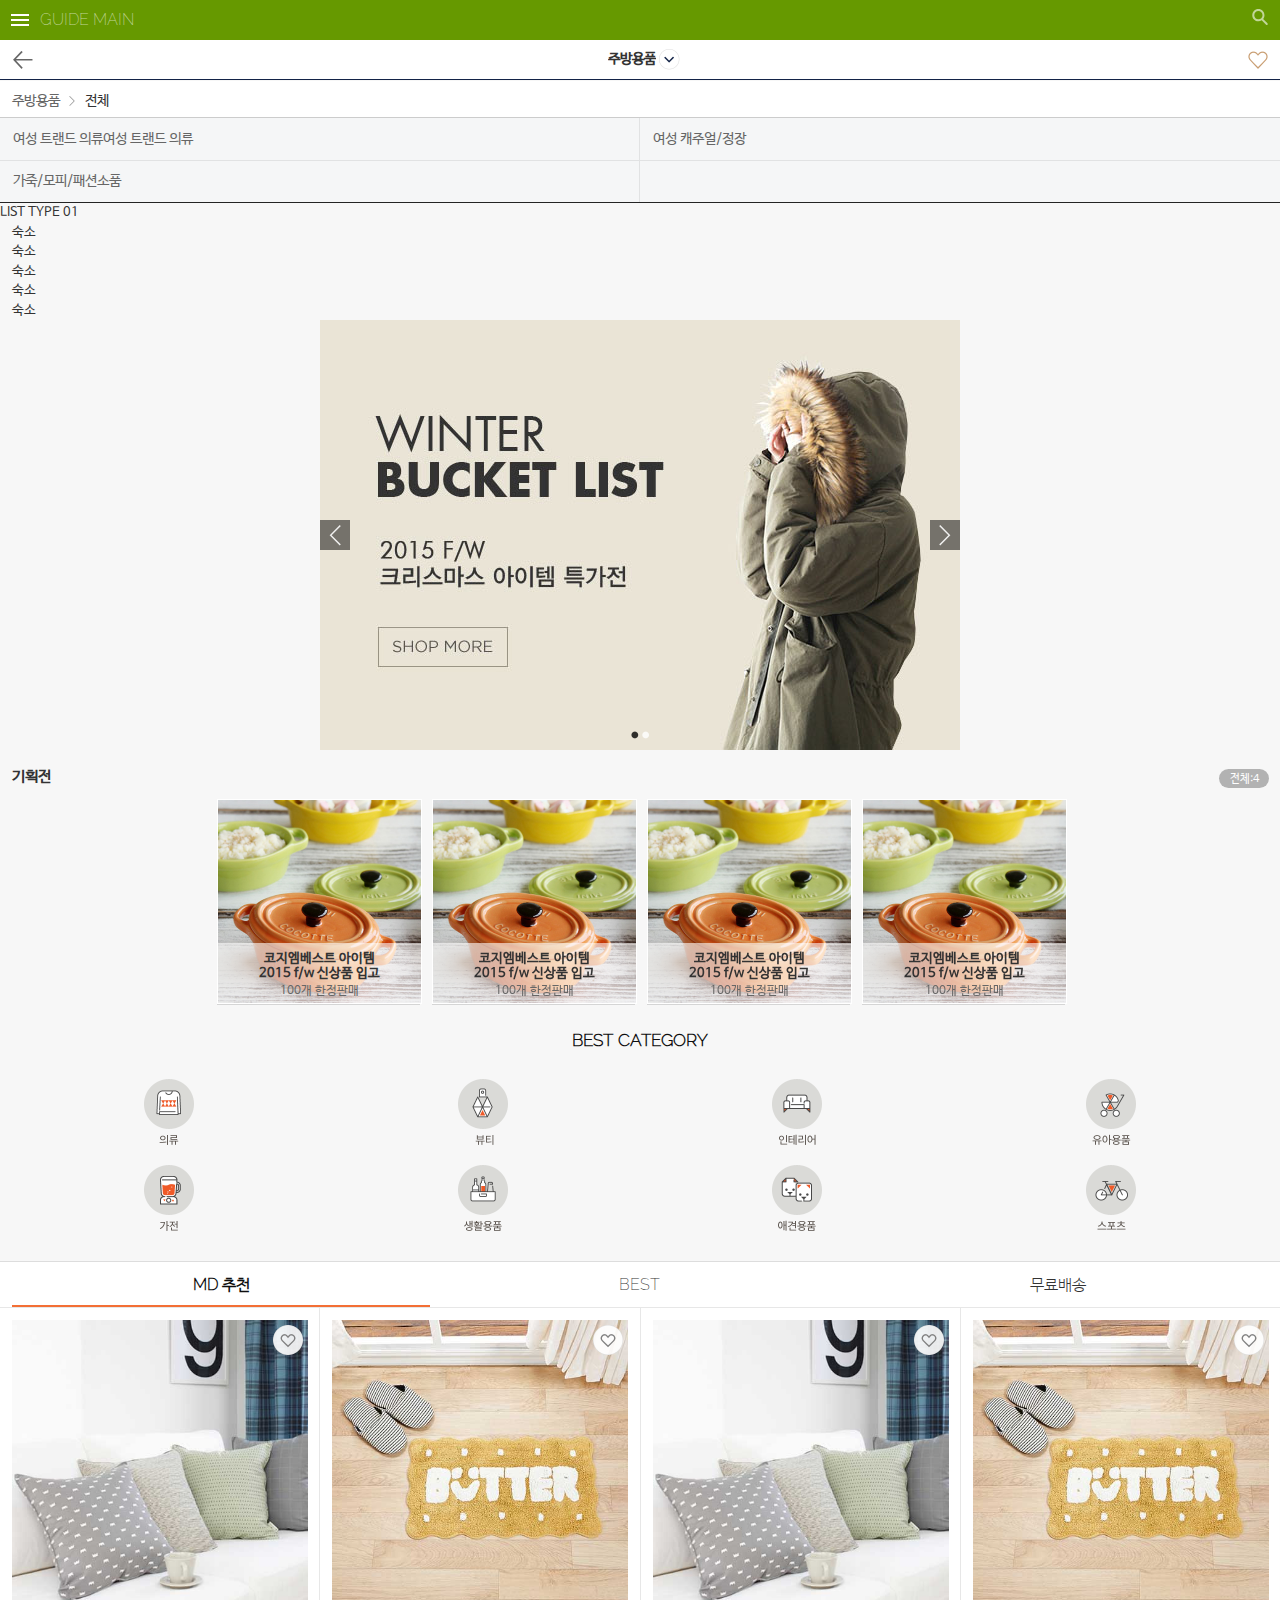
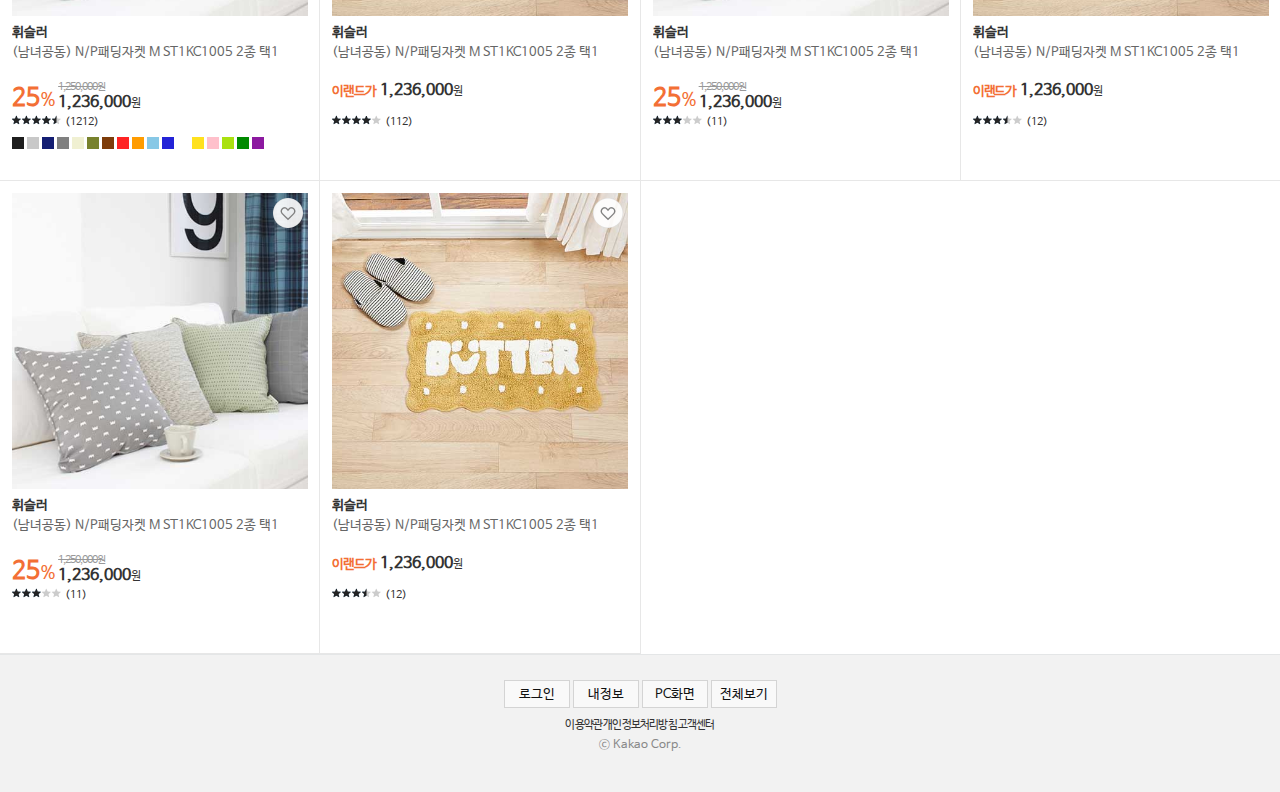
==== commit ca972649: "Update Category_Lst_New.html" ====
--- a/html/Category_Lst_New.html
+++ b/html/Category_Lst_New.html
@@ -149,27 +149,33 @@
     		<p>LIST TYPE 01</p>
     		<div class="list-t01" style="overflow-y:hidden;">
     			<ul style="height:100%;overflow-y:auto;white-space:nowrap;overflow-x:scroll;padding:0 8px 30px 12px;margin-bottom:-30px;">
-    				<li style="display:inline-block;box-sizing:border-box;">
-    					<div style="background-color:transparent;box-shadow:rgba(0, 0, 0, 0.06) 0px 2px 4px 0px;margin:0 4px 4px 0;text-align:left;width:138px;border:1px solid rgba(0, 0, 0, 0.1);border-radius:3px;padding:0px;overflow:hidden;">
-    						<div class="pic" style="background:rgb(72, 72, 72);"><img src="https://a0.muscache.com/im/pictures/8b7519ec-2c82-4c09-8233-fd4d2715bbf9.jpg?aki_policy=large" alt="sample img" style="width:100%;vertical-align:top;"></div>
+    				<li>
+    					<div>
+    						<div class="pic" style="background:rgb(72, 72, 72);"></div>
     						<div class="txt">숙소</div>
     					</div>
     				</li>
-    				<li style="display:inline-block;box-sizing: border-box;">
-    					<div style="background-color:transparent;box-shadow:rgba(0, 0, 0, 0.06) 0px 2px 4px 0px;margin:0 4px 4px 0;text-align:left;width:138px;border:1px solid rgba(0, 0, 0, 0.1);border-radius:3px;padding:0px;overflow:hidden;">
-    						<div class="pic" style="background:rgb(72, 72, 72);"><img src="https://a0.muscache.com/im/pictures/8b7519ec-2c82-4c09-8233-fd4d2715bbf9.jpg?aki_policy=large" alt="sample img" style="width:100%;vertical-align:top;"></div>
+    				<li>
+    					<div>
+    						<div class="pic" style="background:rgb(72, 72, 72);"></div>
     						<div class="txt">숙소</div>
     					</div>
     				</li>
-    				<li style="display:inline-block;box-sizing: border-box;">
-    					<div style="background-color:transparent;box-shadow:rgba(0, 0, 0, 0.06) 0px 2px 4px 0px;margin:0 4px 4px 0;text-align:left;width:138px;border:1px solid rgba(0, 0, 0, 0.1);border-radius:3px;padding:0px;overflow:hidden;">
-    						<div class="pic" style="background:rgb(72, 72, 72);"><img src="https://a0.muscache.com/im/pictures/8b7519ec-2c82-4c09-8233-fd4d2715bbf9.jpg?aki_policy=large" alt="sample img" style="width:100%;vertical-align:top;"></div>
+    				<li>
+    					<div>
+    						<div class="pic" style="background:rgb(72, 72, 72);"></div>
     						<div class="txt">숙소</div>
     					</div>
     				</li>
-    				<li style="display:inline-block;box-sizing: border-box;">
-    					<div style="background-color:transparent;box-shadow:rgba(0, 0, 0, 0.06) 0px 2px 4px 0px;margin:0 4px 4px 0;text-align:left;width:138px;border:1px solid rgba(0, 0, 0, 0.1);border-radius:3px;padding:0px;overflow:hidden;">
-    						<div class="pic" style="background:rgb(72, 72, 72);"><img src="https://a0.muscache.com/im/pictures/8b7519ec-2c82-4c09-8233-fd4d2715bbf9.jpg?aki_policy=large" alt="sample img" style="width:100%;vertical-align:top;"></div>
+    				<li>
+    					<div>
+    						<div class="pic" style="background:rgb(72, 72, 72);"></div>
+    						<div class="txt">숙소</div>
+    					</div>
+    				</li>
+    				<li>
+    					<div>
+    						<div class="pic" style="background:rgb(72, 72, 72);"></div>
     						<div class="txt">숙소</div>
     					</div>
     				</li>
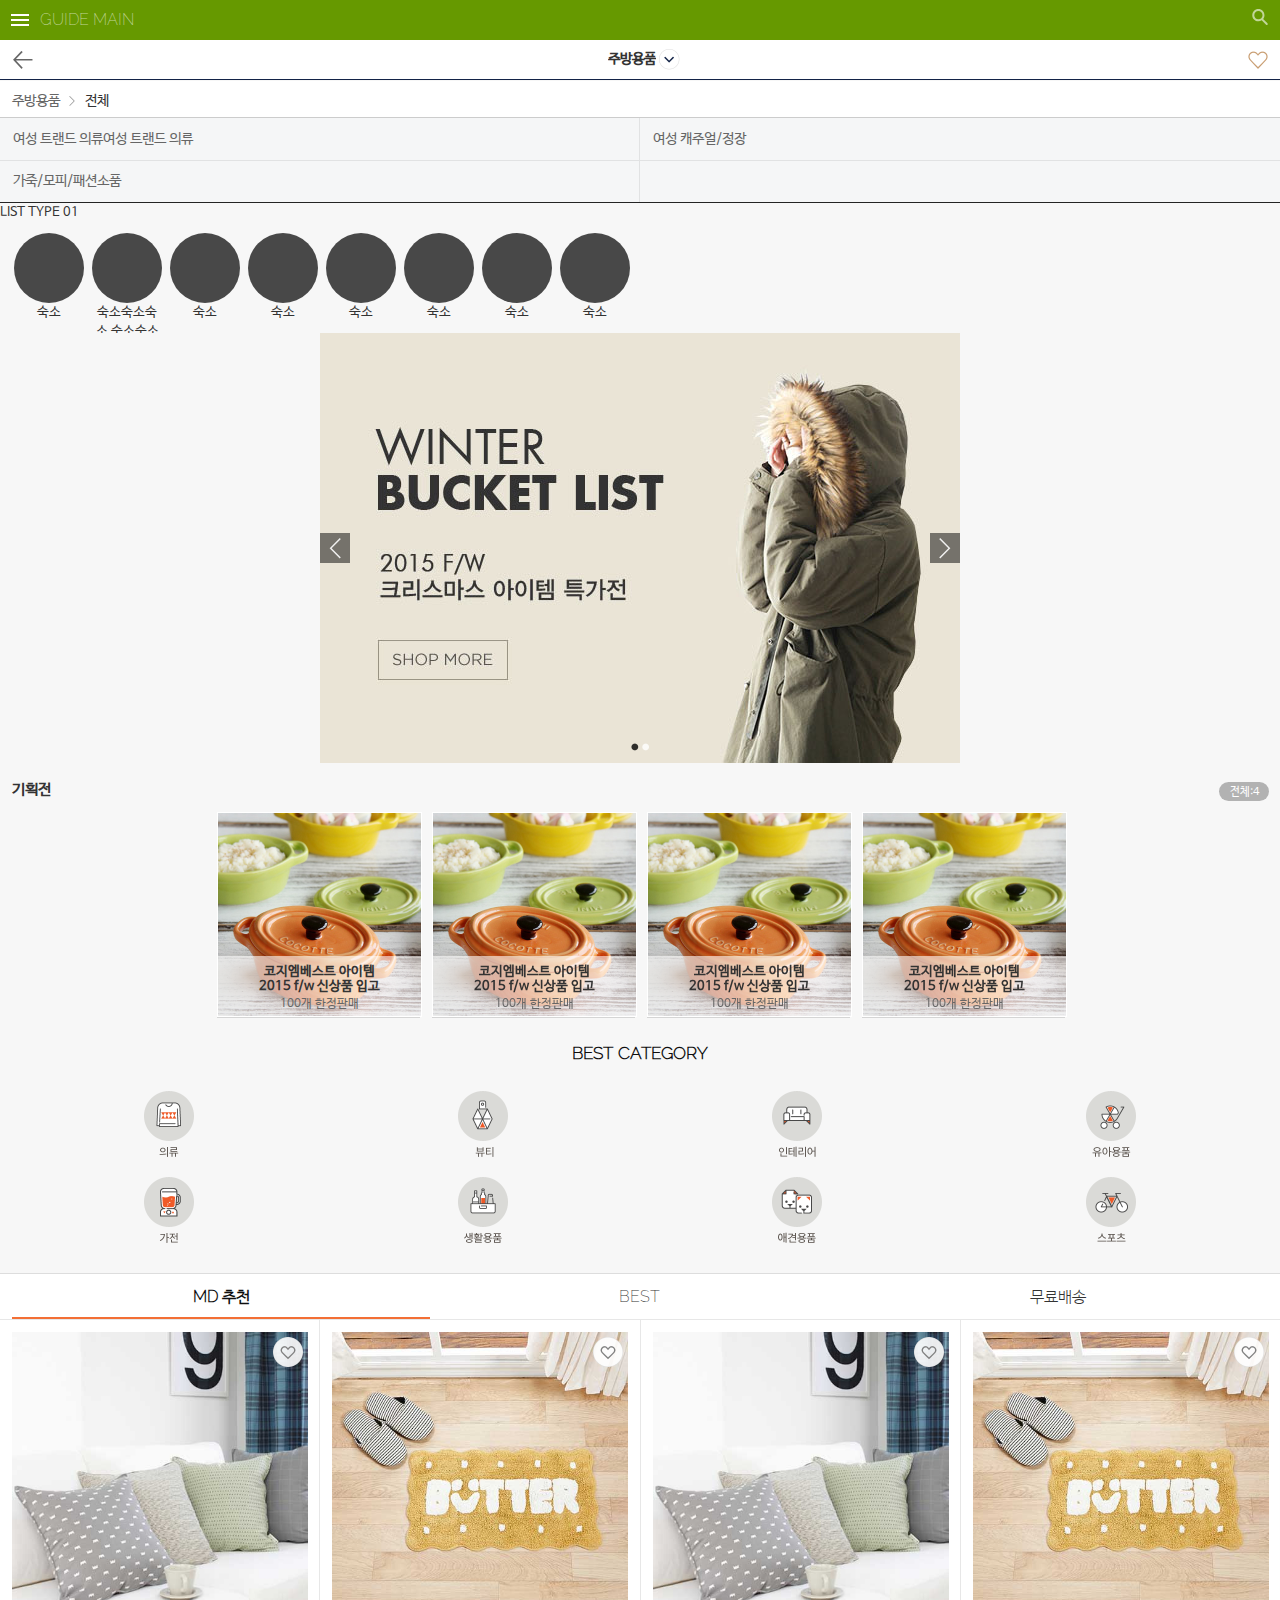
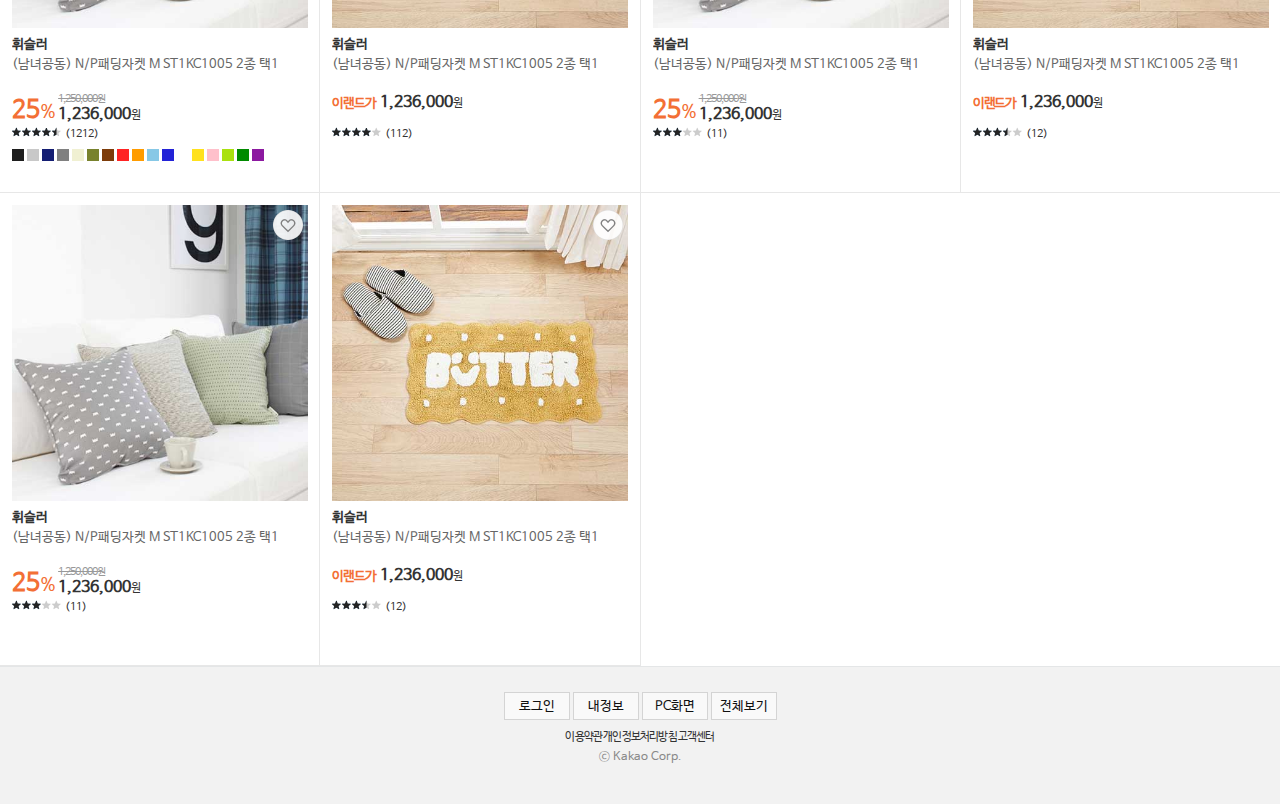
==== commit e027425a: "Update Category_Lst_New.html" ====
--- a/html/Category_Lst_New.html
+++ b/html/Category_Lst_New.html
@@ -147,36 +147,54 @@
 
     	<div>
     		<p>LIST TYPE 01</p>
-    		<div class="list-t01" style="overflow-y:hidden;">
-    			<ul style="height:100%;overflow-y:auto;white-space:nowrap;overflow-x:scroll;padding:0 8px 30px 12px;margin-bottom:-30px;">
+    		<div class="list-t01" style="overflow: hidden;overflow-x: auto;-webkit-overflow-scrolling: touch;">
+    			<ul style="display:-webkit-inline-box;display:-webkit-inline-flex;display:inline-flex;padding:10px 10px 30px 14px;">
     				<li>
-    					<div>
-    						<div class="pic" style="background:rgb(72, 72, 72);"></div>
-    						<div class="txt">숙소</div>
-    					</div>
-    				</li>
-    				<li>
-    					<div>
-    						<div class="pic" style="background:rgb(72, 72, 72);"></div>
-    						<div class="txt">숙소</div>
-    					</div>
-    				</li>
-    				<li>
-    					<div>
-    						<div class="pic" style="background:rgb(72, 72, 72);"></div>
-    						<div class="txt">숙소</div>
-    					</div>
-    				</li>
-    				<li>
-    					<div>
-    						<div class="pic" style="background:rgb(72, 72, 72);"></div>
-    						<div class="txt">숙소</div>
-    					</div>
-    				</li>
-    				<li>
-    					<div>
-    						<div class="pic" style="background:rgb(72, 72, 72);"></div>
-    						<div class="txt">숙소</div>
+    					<div style="position:relative;width:70px;height:70px;margin-right:8px;">
+    						<div class="pic" style="background:rgb(72, 72, 72);width: 100%;height: 100%;-webkit-border-radius: 50%;border-radius: 50%;"></div>
+    						<div class="txt" style="text-align: center;">숙소</div>
+    					</div>
+    				</li>
+				<li>
+    					<div style="position:relative;width:70px;height:70px;margin-right:8px;">
+    						<div class="pic" style="background:rgb(72, 72, 72);width: 100%;height: 100%;-webkit-border-radius: 50%;border-radius: 50%;"></div>
+    						<div class="txt" style="text-align: center;">숙소숙소숙소 숙소숙소숙소</div>
+    					</div>
+    				</li>
+				<li>
+    					<div style="position:relative;width:70px;height:70px;margin-right:8px;">
+    						<div class="pic" style="background:rgb(72, 72, 72);width: 100%;height: 100%;-webkit-border-radius: 50%;border-radius: 50%;"></div>
+    						<div class="txt" style="text-align: center;">숙소</div>
+    					</div>
+    				</li>
+				<li>
+    					<div style="position:relative;width:70px;height:70px;margin-right:8px;">
+    						<div class="pic" style="background:rgb(72, 72, 72);width: 100%;height: 100%;-webkit-border-radius: 50%;border-radius: 50%;"></div>
+    						<div class="txt" style="text-align: center;">숙소</div>
+    					</div>
+    				</li>
+				<li>
+    					<div style="position:relative;width:70px;height:70px;margin-right:8px;">
+    						<div class="pic" style="background:rgb(72, 72, 72);width: 100%;height: 100%;-webkit-border-radius: 50%;border-radius: 50%;"></div>
+    						<div class="txt" style="text-align: center;">숙소</div>
+    					</div>
+    				</li>
+				<li>
+    					<div style="position:relative;width:70px;height:70px;margin-right:8px;">
+    						<div class="pic" style="background:rgb(72, 72, 72);width: 100%;height: 100%;-webkit-border-radius: 50%;border-radius: 50%;"></div>
+    						<div class="txt" style="text-align: center;">숙소</div>
+    					</div>
+    				</li>
+				<li>
+    					<div style="position:relative;width:70px;height:70px;margin-right:8px;">
+    						<div class="pic" style="background:rgb(72, 72, 72);width: 100%;height: 100%;-webkit-border-radius: 50%;border-radius: 50%;"></div>
+    						<div class="txt" style="text-align: center;">숙소</div>
+    					</div>
+    				</li>
+				<li>
+    					<div style="position:relative;width:70px;height:70px;margin-right:8px;">
+    						<div class="pic" style="background:rgb(72, 72, 72);width: 100%;height: 100%;-webkit-border-radius: 50%;border-radius: 50%;"></div>
+    						<div class="txt" style="text-align: center;">숙소</div>
     					</div>
     				</li>
     			</ul>
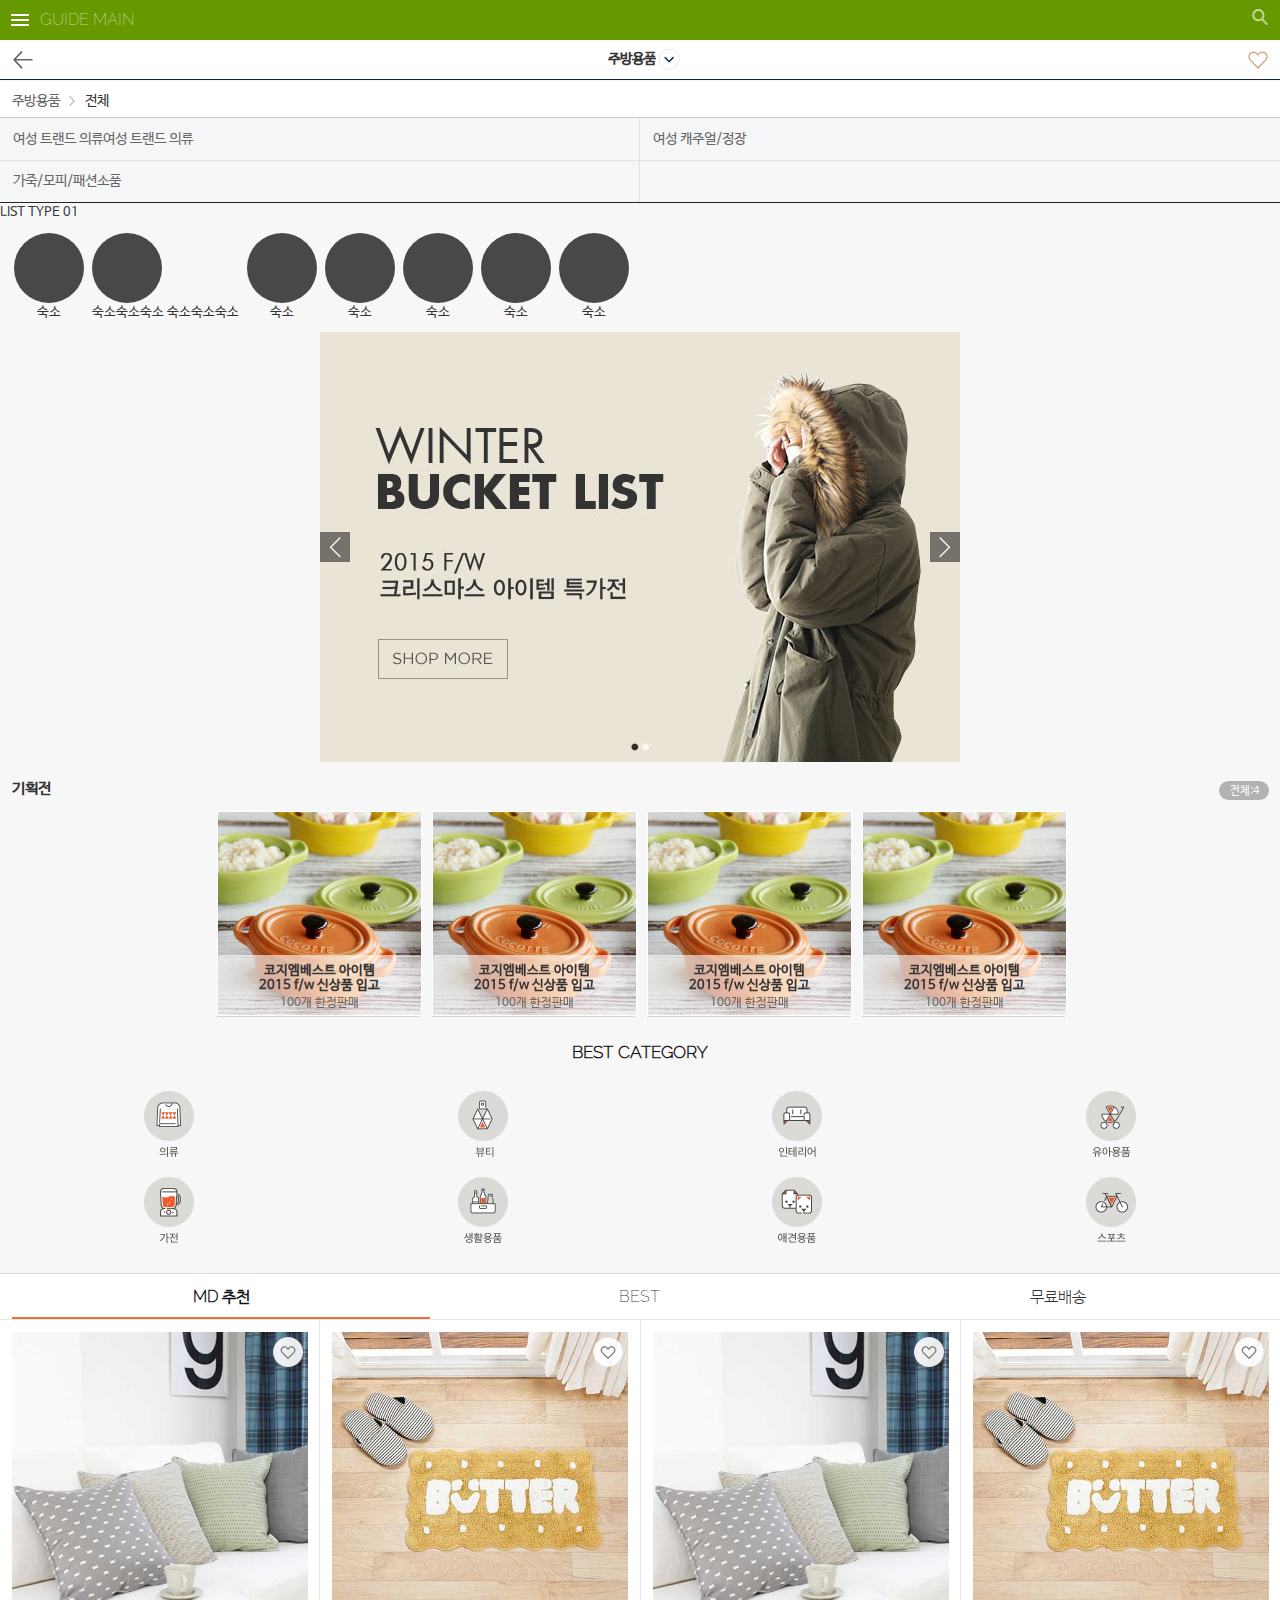
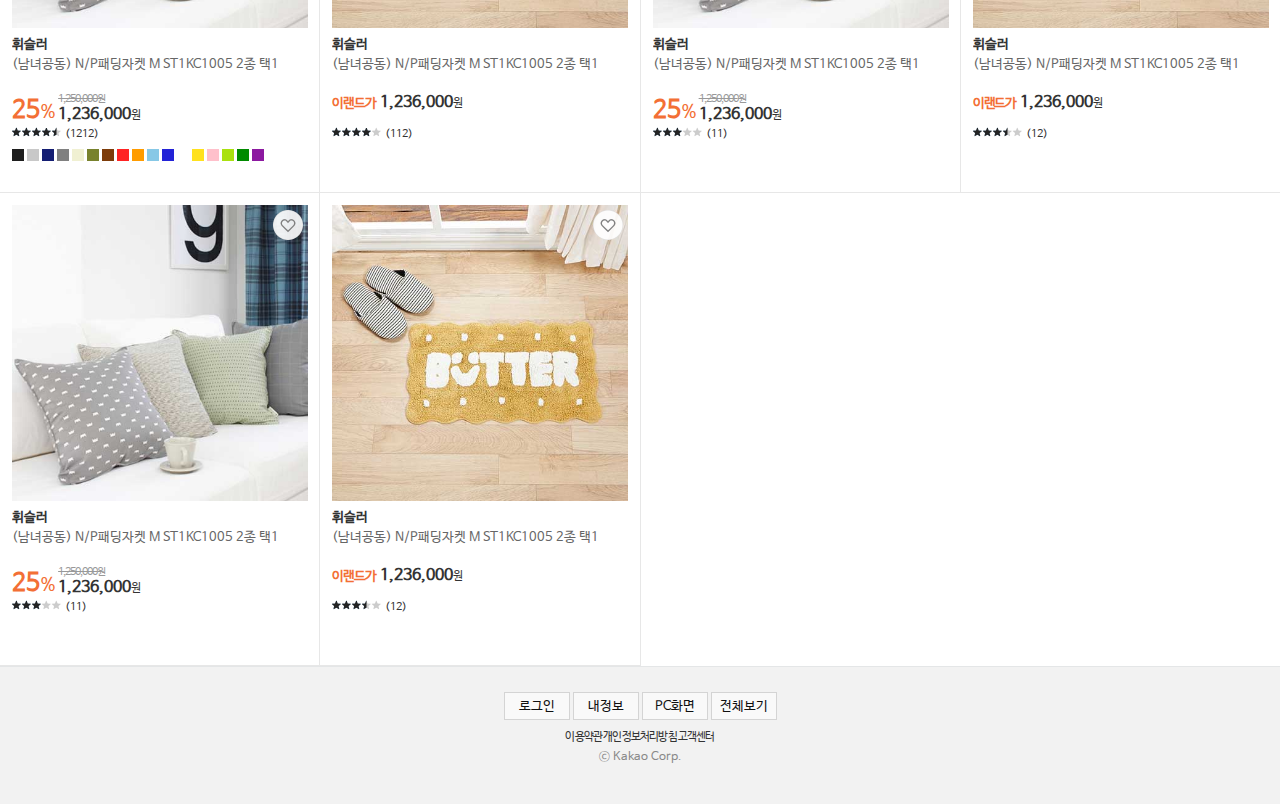
==== commit 340b47d6: "Update Category_Lst_New.html" ====
--- a/html/Category_Lst_New.html
+++ b/html/Category_Lst_New.html
@@ -148,52 +148,46 @@
     	<div>
     		<p>LIST TYPE 01</p>
     		<div class="list-t01" style="overflow: hidden;overflow-x: auto;-webkit-overflow-scrolling: touch;">
-    			<ul style="display:-webkit-inline-box;display:-webkit-inline-flex;display:inline-flex;padding:10px 10px 30px 14px;">
+    			<ul style="display:-webkit-inline-box;display:-webkit-inline-flex;display:inline-flex;padding:10px 10px 10px 14px;">
     				<li>
-    					<div style="position:relative;width:70px;height:70px;margin-right:8px;">
-    						<div class="pic" style="background:rgb(72, 72, 72);width: 100%;height: 100%;-webkit-border-radius: 50%;border-radius: 50%;"></div>
+    					<div style="position:relative;margin-right:8px;">
+    						<div class="pic" style="background:rgb(72, 72, 72);width:70px;height:70px;-webkit-border-radius: 50%;border-radius: 50%;"></div>
     						<div class="txt" style="text-align: center;">숙소</div>
     					</div>
     				</li>
 				<li>
-    					<div style="position:relative;width:70px;height:70px;margin-right:8px;">
-    						<div class="pic" style="background:rgb(72, 72, 72);width: 100%;height: 100%;-webkit-border-radius: 50%;border-radius: 50%;"></div>
+    					<div style="position:relative;margin-right:8px;">
+    						<div class="pic" style="background:rgb(72, 72, 72);width:70px;height:70px;-webkit-border-radius: 50%;border-radius: 50%;"></div>
     						<div class="txt" style="text-align: center;">숙소숙소숙소 숙소숙소숙소</div>
     					</div>
     				</li>
 				<li>
-    					<div style="position:relative;width:70px;height:70px;margin-right:8px;">
-    						<div class="pic" style="background:rgb(72, 72, 72);width: 100%;height: 100%;-webkit-border-radius: 50%;border-radius: 50%;"></div>
+    					<div style="position:relative;margin-right:8px;">
+    						<div class="pic" style="background:rgb(72, 72, 72);width:70px;height:70px;-webkit-border-radius: 50%;border-radius: 50%;"></div>
     						<div class="txt" style="text-align: center;">숙소</div>
     					</div>
     				</li>
 				<li>
-    					<div style="position:relative;width:70px;height:70px;margin-right:8px;">
-    						<div class="pic" style="background:rgb(72, 72, 72);width: 100%;height: 100%;-webkit-border-radius: 50%;border-radius: 50%;"></div>
+    					<div style="position:relative;margin-right:8px;">
+    						<div class="pic" style="background:rgb(72, 72, 72);width:70px;height:70px;-webkit-border-radius: 50%;border-radius: 50%;"></div>
     						<div class="txt" style="text-align: center;">숙소</div>
     					</div>
     				</li>
 				<li>
-    					<div style="position:relative;width:70px;height:70px;margin-right:8px;">
-    						<div class="pic" style="background:rgb(72, 72, 72);width: 100%;height: 100%;-webkit-border-radius: 50%;border-radius: 50%;"></div>
+    					<div style="position:relative;margin-right:8px;">
+    						<div class="pic" style="background:rgb(72, 72, 72);width:70px;height:70px;-webkit-border-radius: 50%;border-radius: 50%;"></div>
     						<div class="txt" style="text-align: center;">숙소</div>
     					</div>
     				</li>
 				<li>
-    					<div style="position:relative;width:70px;height:70px;margin-right:8px;">
-    						<div class="pic" style="background:rgb(72, 72, 72);width: 100%;height: 100%;-webkit-border-radius: 50%;border-radius: 50%;"></div>
+    					<div style="position:relative;margin-right:8px;">
+    						<div class="pic" style="background:rgb(72, 72, 72);width:70px;height:70px;-webkit-border-radius: 50%;border-radius: 50%;"></div>
     						<div class="txt" style="text-align: center;">숙소</div>
     					</div>
     				</li>
 				<li>
-    					<div style="position:relative;width:70px;height:70px;margin-right:8px;">
-    						<div class="pic" style="background:rgb(72, 72, 72);width: 100%;height: 100%;-webkit-border-radius: 50%;border-radius: 50%;"></div>
-    						<div class="txt" style="text-align: center;">숙소</div>
-    					</div>
-    				</li>
-				<li>
-    					<div style="position:relative;width:70px;height:70px;margin-right:8px;">
-    						<div class="pic" style="background:rgb(72, 72, 72);width: 100%;height: 100%;-webkit-border-radius: 50%;border-radius: 50%;"></div>
+    					<div style="position:relative;margin-right:8px;">
+    						<div class="pic" style="background:rgb(72, 72, 72);width:70px;height:70px;-webkit-border-radius: 50%;border-radius: 50%;"></div>
     						<div class="txt" style="text-align: center;">숙소</div>
     					</div>
     				</li>
